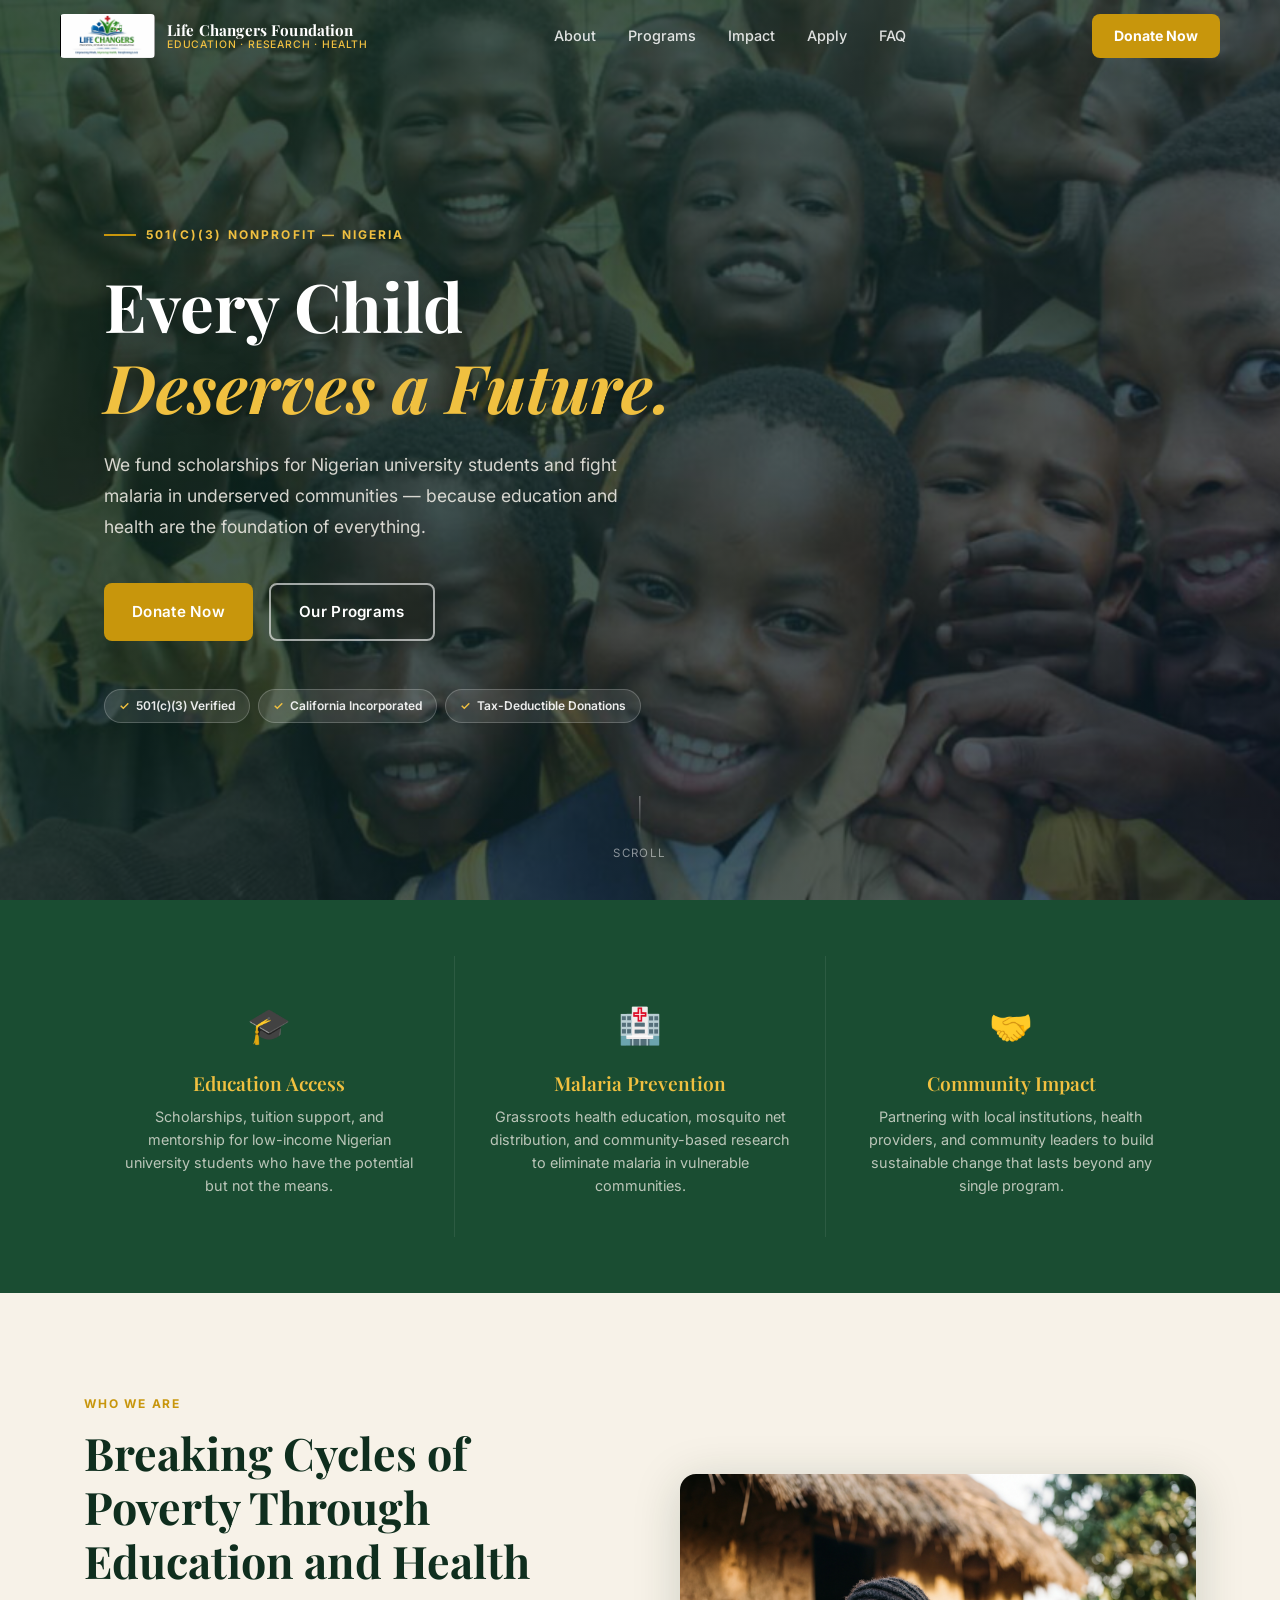
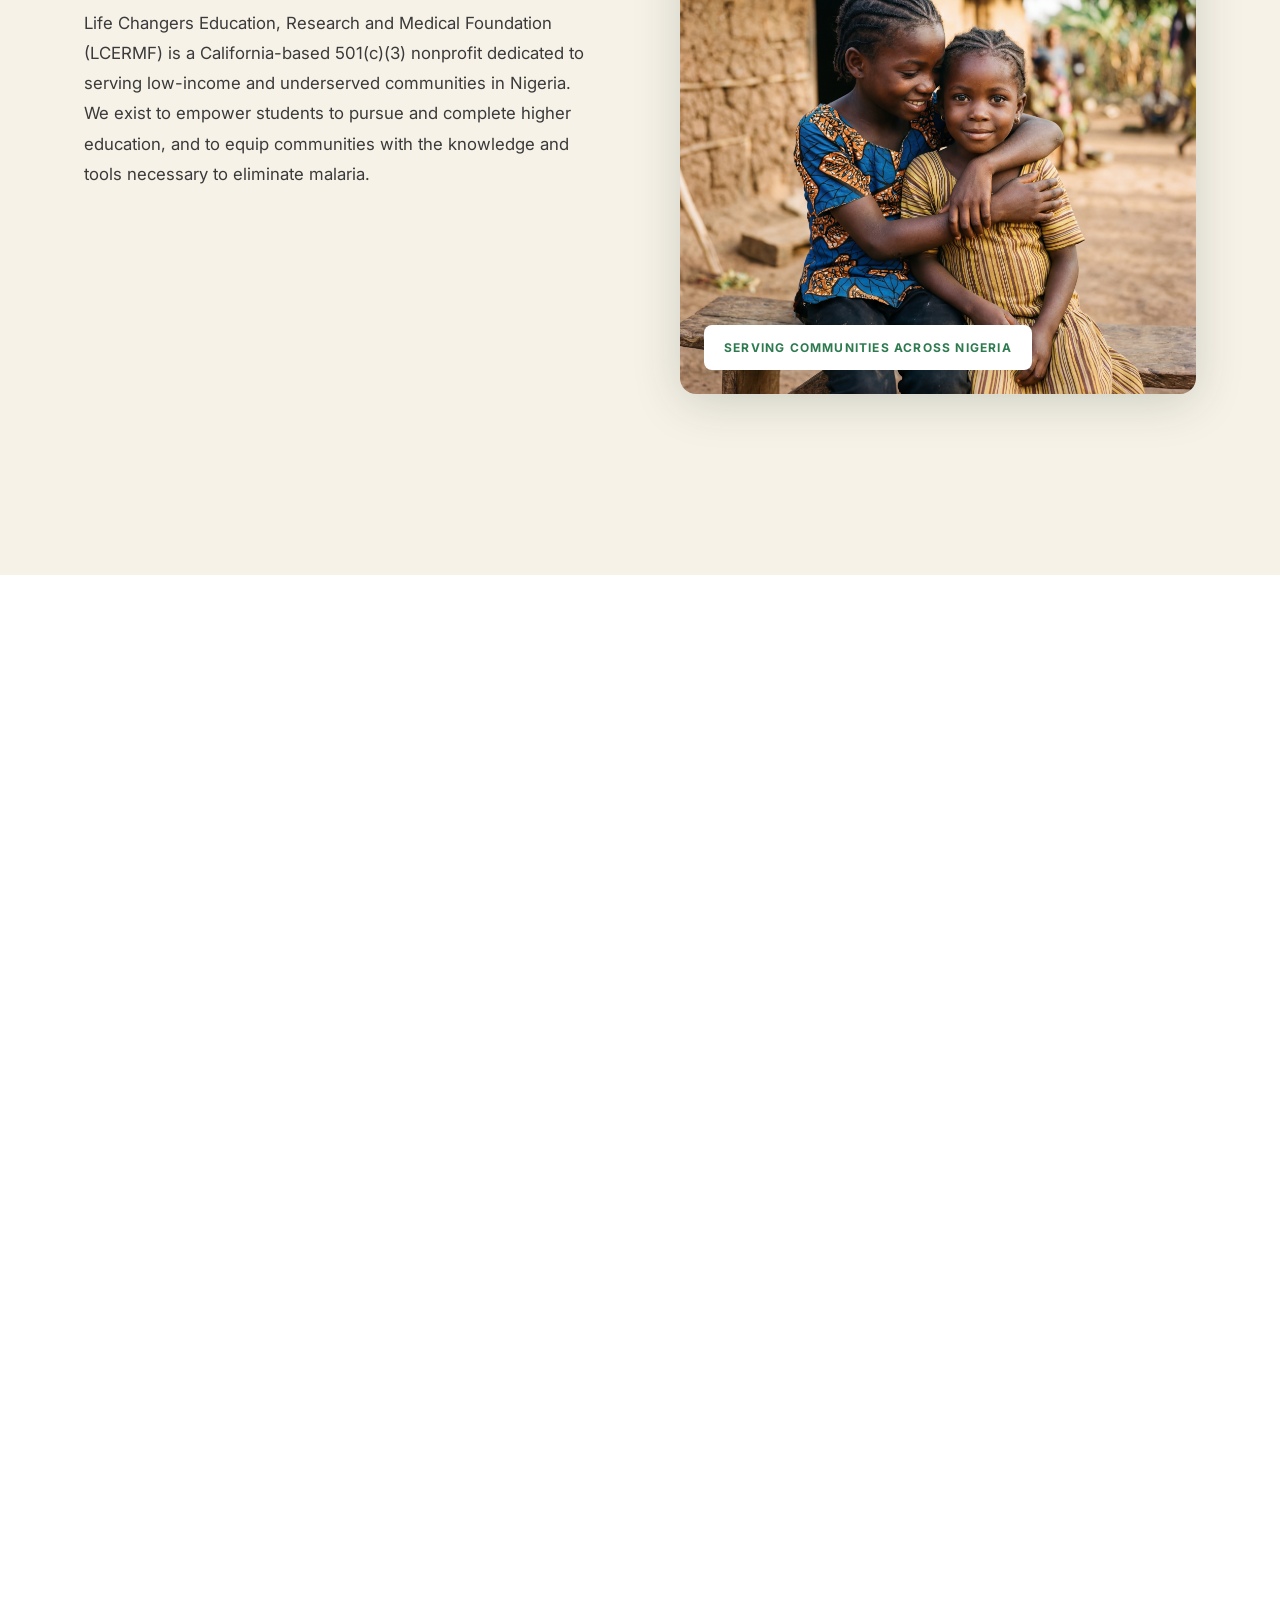
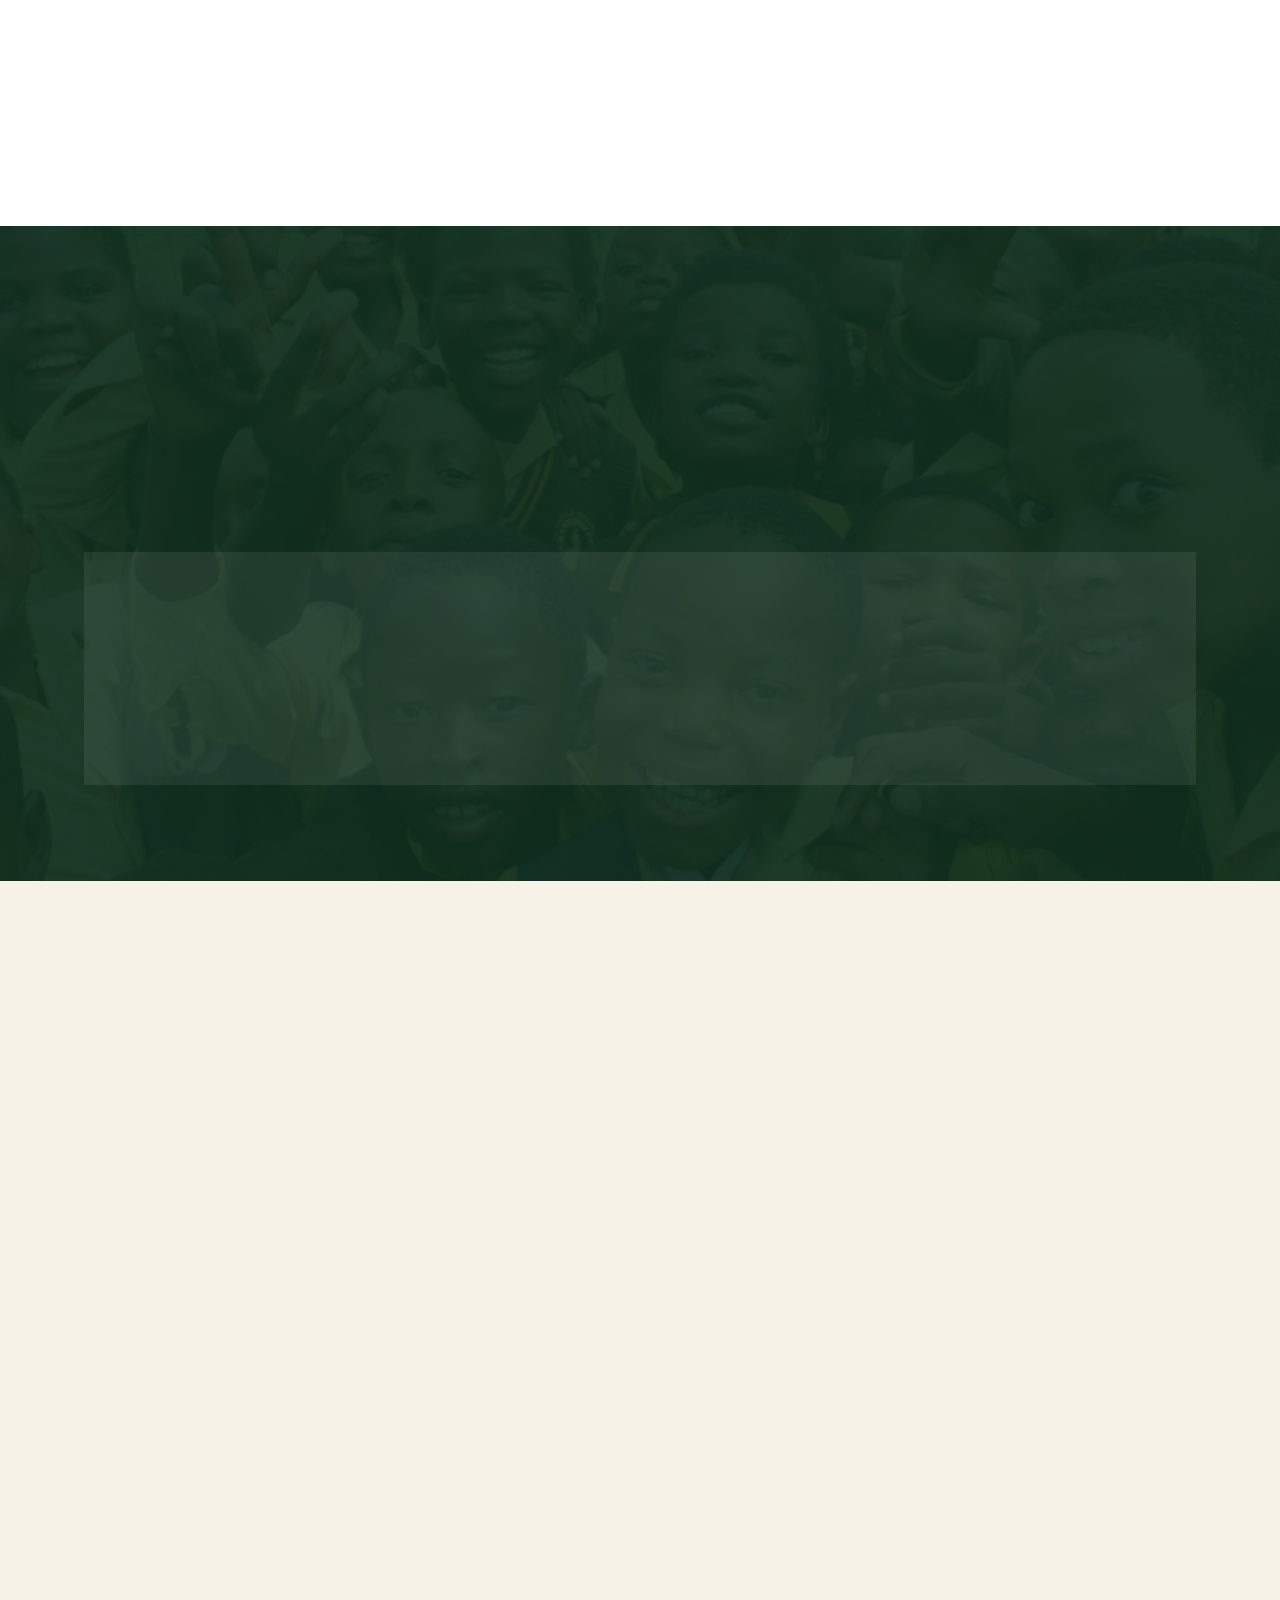
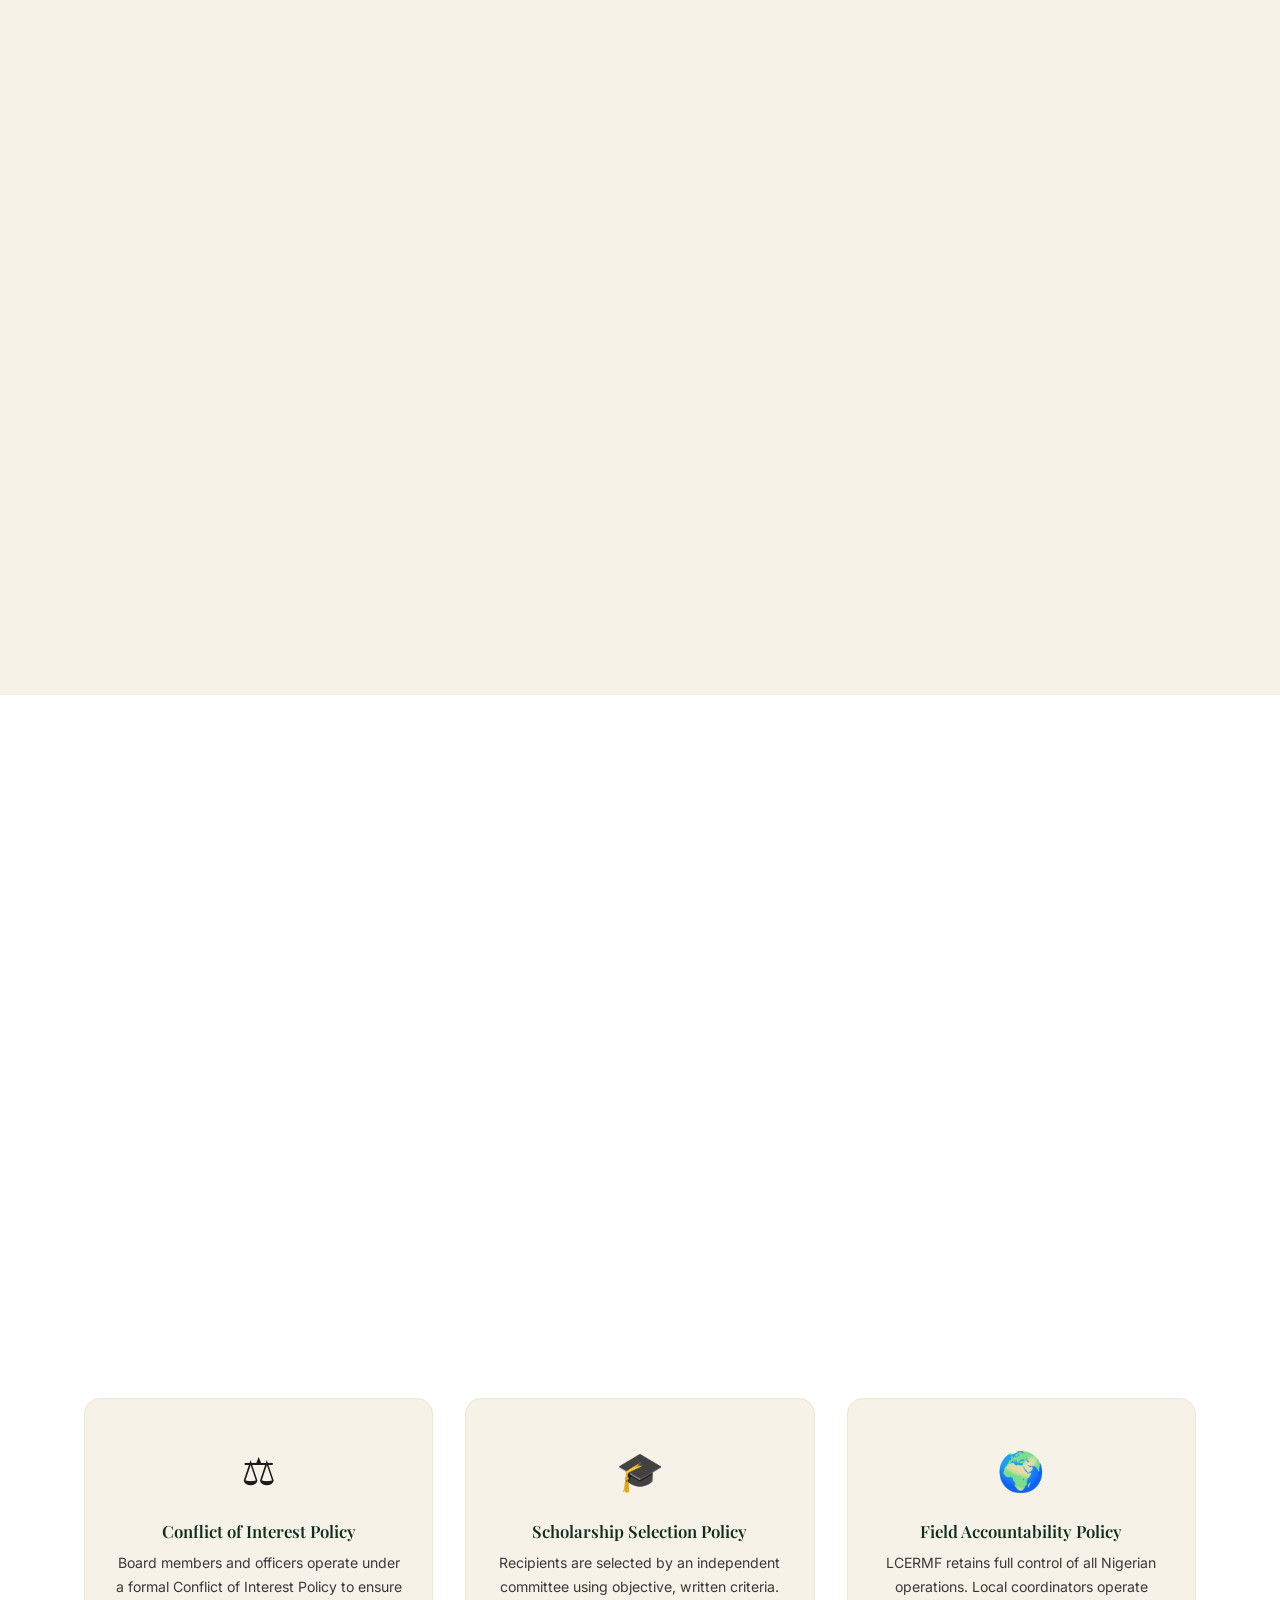
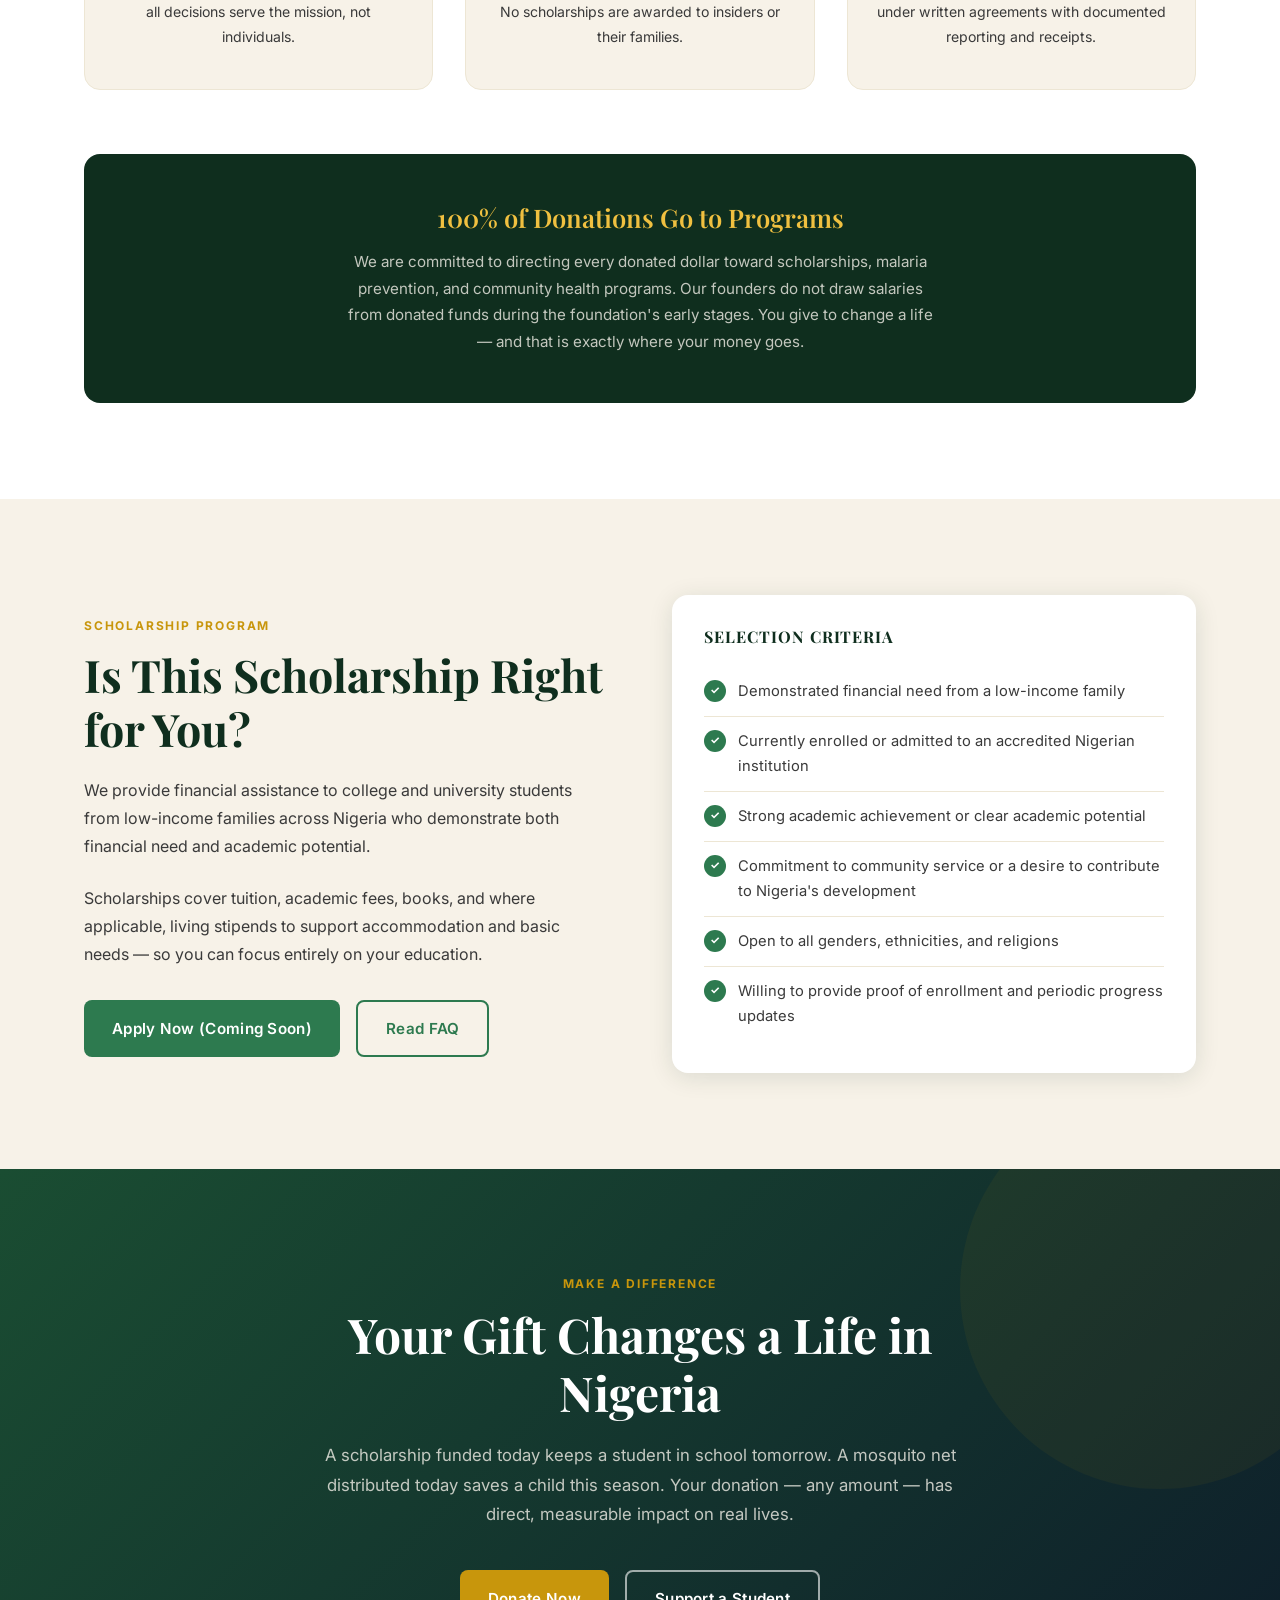
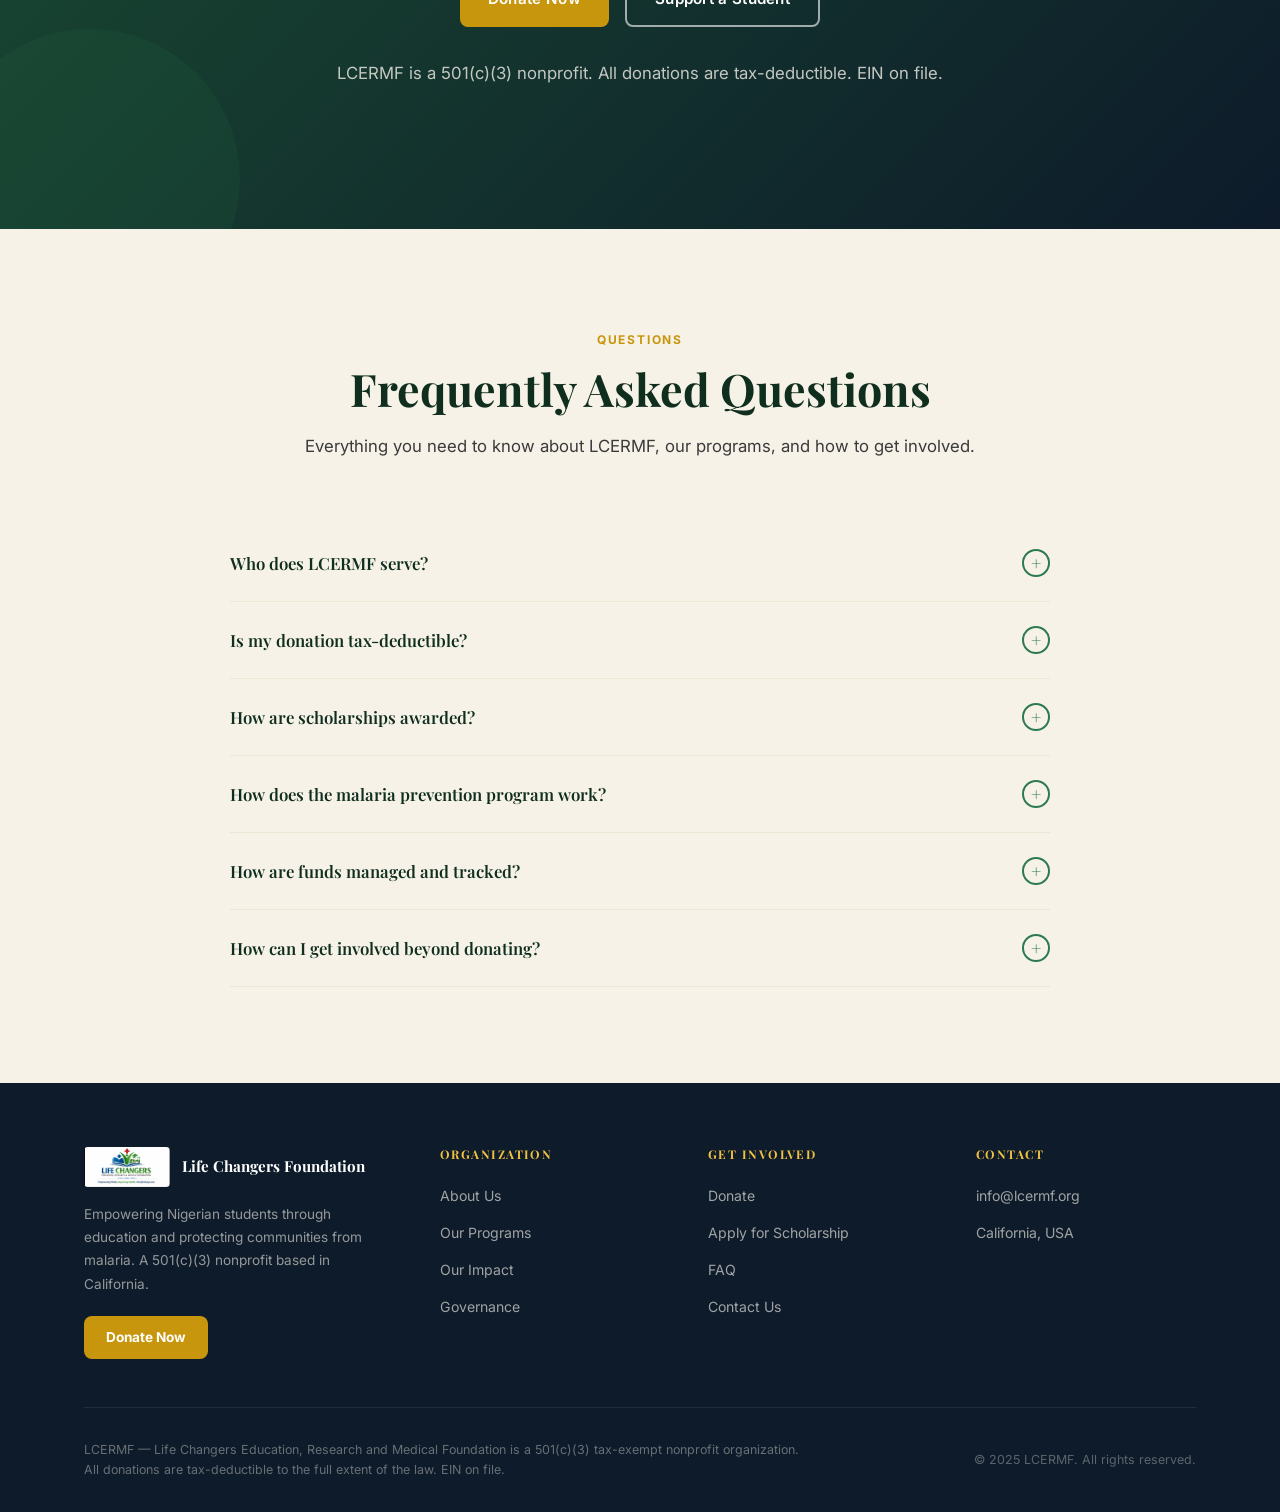
==== index.html @ 54de20a0 "Initial build: LCERMF NGO website Full charity website for Life Changers Education, Research and Med" ====
<!DOCTYPE html>
<html lang="en">
<head>
  <meta charset="UTF-8" />
  <meta name="viewport" content="width=device-width, initial-scale=1.0" />
  <title>LCERMF — Life Changers Education, Research & Medical Foundation</title>
  <meta name="description" content="LCERMF empowers Nigerian students through scholarships and fights malaria in underserved communities. A 501(c)(3) nonprofit based in California." />

  <!-- Leadsy.ai Tracking Pixel -->
  <script id="vtag-ai-js" async src="https://r2.leadsy.ai/tag.js" data-pid="ic89bTXu5WhUqD3X" data-version="062024"></script>

  <!-- Fonts -->
  <link rel="preconnect" href="https://fonts.googleapis.com" />
  <link rel="preconnect" href="https://fonts.gstatic.com" crossorigin />
  <link href="https://fonts.googleapis.com/css2?family=Playfair+Display:ital,wght@0,600;0,700;1,600&family=Inter:wght@400;500;600;700&display=swap" rel="stylesheet" />

  <!-- Styles -->
  <link rel="stylesheet" href="css/style.css" />
</head>
<body>

<!-- ══════════════════════════════════════════════════
     NAV
══════════════════════════════════════════════════ -->
<nav id="main-nav">
  <div class="nav-inner">
    <a href="#" class="nav-logo">
      <img src="img/LCERMF LOGO.jpeg" alt="LCERMF Logo" />
      <div class="nav-logo-text">
        <span class="nav-logo-name">Life Changers Foundation</span>
        <span class="nav-logo-tagline">Education · Research · Health</span>
      </div>
    </a>

    <ul class="nav-links">
      <li><a href="#about">About</a></li>
      <li><a href="#programs">Programs</a></li>
      <li><a href="#impact">Impact</a></li>
      <li><a href="#scholarship">Apply</a></li>
      <li><a href="#faq">FAQ</a></li>
    </ul>

    <div class="nav-cta">
      <a href="#donate" class="nav-donate">Donate Now</a>
    </div>

    <button class="nav-hamburger" id="hamburger" aria-label="Open menu">
      <span></span><span></span><span></span>
    </button>
  </div>
</nav>

<!-- Mobile Menu -->
<div class="mobile-menu" id="mobile-menu">
  <button class="mobile-close" id="mobile-close" aria-label="Close menu">&times;</button>
  <a href="#about"       onclick="closeMobileMenu()">About</a>
  <a href="#programs"    onclick="closeMobileMenu()">Programs</a>
  <a href="#impact"      onclick="closeMobileMenu()">Impact</a>
  <a href="#scholarship" onclick="closeMobileMenu()">Apply</a>
  <a href="#faq"         onclick="closeMobileMenu()">FAQ</a>
  <a href="#donate" class="btn-gold btn" onclick="closeMobileMenu()">Donate Now</a>
</div>

<!-- ══════════════════════════════════════════════════
     HERO
══════════════════════════════════════════════════ -->
<section id="hero">
  <div class="hero-bg"></div>
  <div class="hero-overlay"></div>

  <div class="hero-content">
    <div class="hero-eyebrow reveal">501(c)(3) Nonprofit — Nigeria</div>
    <h1 class="reveal reveal-delay-1">
      Every Child<br /><em>Deserves a Future.</em>
    </h1>
    <p class="hero-sub reveal reveal-delay-2">
      We fund scholarships for Nigerian university students and fight malaria in underserved communities — because education and health are the foundation of everything.
    </p>
    <div class="hero-ctas reveal reveal-delay-3">
      <a href="#donate" class="btn btn-gold">Donate Now</a>
      <a href="#programs" class="btn btn-white">Our Programs</a>
    </div>
    <div class="hero-trust reveal reveal-delay-4">
      <div class="hero-trust-badge">
        <span>✓</span> 501(c)(3) Verified
      </div>
      <div class="hero-trust-badge">
        <span>✓</span> California Incorporated
      </div>
      <div class="hero-trust-badge">
        <span>✓</span> Tax-Deductible Donations
      </div>
    </div>
  </div>

  <div class="hero-scroll">
    <div class="hero-scroll-line"></div>
    <span>Scroll</span>
  </div>
</section>

<!-- ══════════════════════════════════════════════════
     MISSION STRIP
══════════════════════════════════════════════════ -->
<section id="mission-strip">
  <div class="container">
    <div class="mission-pillars">

      <div class="pillar reveal">
        <span class="pillar-icon">🎓</span>
        <h3>Education Access</h3>
        <p>Scholarships, tuition support, and mentorship for low-income Nigerian university students who have the potential but not the means.</p>
      </div>

      <div class="pillar reveal reveal-delay-1">
        <span class="pillar-icon">🏥</span>
        <h3>Malaria Prevention</h3>
        <p>Grassroots health education, mosquito net distribution, and community-based research to eliminate malaria in vulnerable communities.</p>
      </div>

      <div class="pillar reveal reveal-delay-2">
        <span class="pillar-icon">🤝</span>
        <h3>Community Impact</h3>
        <p>Partnering with local institutions, health providers, and community leaders to build sustainable change that lasts beyond any single program.</p>
      </div>

    </div>
  </div>
</section>

<!-- ══════════════════════════════════════════════════
     ABOUT / MISSION
══════════════════════════════════════════════════ -->
<section id="about" class="section--cream">
  <div class="container">
    <div class="about-grid">

      <div class="about-text">
        <span class="section-label reveal">Who We Are</span>
        <h2 class="reveal reveal-delay-1">Breaking Cycles of Poverty Through Education and Health</h2>
        <p class="about-mission reveal reveal-delay-2">
          Life Changers Education, Research and Medical Foundation (LCERMF) is a California-based 501(c)(3) nonprofit dedicated to serving low-income and underserved communities in Nigeria. We exist to empower students to pursue and complete higher education, and to equip communities with the knowledge and tools necessary to eliminate malaria.
        </p>
        <p class="about-mission reveal reveal-delay-2">
          We believe that a student who graduates changes a family. A community free of malaria grows. And a nation with both education and health can thrive. That is the future we are building.
        </p>
        <div class="about-vision reveal reveal-delay-3">
          <p>"We see a future where every Nigerian student has equal access to education, and where malaria is no longer a barrier to health, economic stability, and national development."</p>
        </div>
      </div>

      <div class="about-photo reveal reveal-delay-2">
        <img src="img/1773815753012-14merou36ye.jpg" alt="Two girls from Nigerian community" />
        <div class="about-photo-badge">
          <p>Serving Communities Across Nigeria</p>
        </div>
      </div>

    </div>
  </div>
</section>

<!-- ══════════════════════════════════════════════════
     PROGRAMS
══════════════════════════════════════════════════ -->
<section id="programs" class="section">
  <div class="container">
    <div class="section-header">
      <span class="section-label reveal">Our Programs</span>
      <h2 class="reveal reveal-delay-1">Two Missions. One Foundation.</h2>
      <p class="reveal reveal-delay-2">Everything we do is focused on creating lasting change for low-income communities in Nigeria — one student, one family, one community at a time.</p>
    </div>

    <div class="programs-grid">

      <!-- Education Program -->
      <div class="program-card reveal">
        <div class="program-card-photo">
          <img src="img/1773815332454-nj9z03xwobq.jpg" alt="Nigerian students in classroom" />
        </div>
        <div class="program-card-body">
          <span class="program-tag">Education</span>
          <h3>Education Access &amp; Scholarship Program</h3>
          <p>Many qualified students in Nigeria are unable to complete university education due to financial hardship. We provide structured financial assistance, mentorship, and support so that potential is never stopped by poverty.</p>
          <ul class="program-points">
            <li>Scholarships covering tuition, books, and academic fees</li>
            <li>Living stipends for accommodation, food, and transportation</li>
            <li>Mentorship and ongoing academic monitoring</li>
            <li>Open to all students regardless of gender, ethnicity, or religion</li>
            <li>Selected based on financial need, academic potential, and community commitment</li>
          </ul>
          <a href="#scholarship" class="btn btn-green">Apply for a Scholarship</a>
        </div>
      </div>

      <!-- Malaria Program -->
      <div class="program-card reveal reveal-delay-1">
        <div class="program-card-photo">
          <img src="img/1773815315643-i4l0pq4ex5.jpg" alt="Children in Nigerian village" />
        </div>
        <div class="program-card-body">
          <span class="program-tag">Health</span>
          <h3>Malaria Prevention &amp; Community Health Initiative</h3>
          <p>Malaria remains a leading cause of death in low-income Nigerian communities. We work at the grassroots level to educate, prevent, and protect — giving communities the tools to fight back.</p>
          <ul class="program-points">
            <li>Grassroots malaria education workshops in local communities</li>
            <li>Distribution of insecticide-treated mosquito nets</li>
            <li>Partnerships with local health clinics and community leaders</li>
            <li>Community-based surveys on malaria awareness and prevention</li>
            <li>Collaboration with public health professionals and researchers</li>
          </ul>
          <a href="#faq" class="btn btn-outline">Learn More</a>
        </div>
      </div>

    </div>
  </div>
</section>

<!-- ══════════════════════════════════════════════════
     IMPACT STATS
══════════════════════════════════════════════════ -->
<section id="impact">
  <div class="container">
    <div class="section-header">
      <span class="section-label reveal">Our Impact</span>
      <h2 class="reveal reveal-delay-1">Building From the Ground Up</h2>
      <p class="reveal reveal-delay-2">LCERMF is a growing foundation with clear goals and a structured plan. Every dollar donated goes directly into programming.</p>
    </div>

    <div class="stats-grid">

      <div class="stat-card reveal">
        <div class="stat-number" data-target="0" data-suffix="+">0</div>
        <div class="stat-label">Students Supported</div>
        <div class="stat-desc">Scholarships being awarded in 2025</div>
      </div>

      <div class="stat-card reveal reveal-delay-1">
        <div class="stat-number" data-target="0" data-suffix="+">0</div>
        <div class="stat-label">Communities Reached</div>
        <div class="stat-desc">Malaria education programs launching in 2025</div>
      </div>

      <div class="stat-card reveal reveal-delay-2">
        <div class="stat-number" data-target="100" data-suffix="%">0</div>
        <div class="stat-label">Program-Directed Funds</div>
        <div class="stat-desc">All donations go directly to programs</div>
      </div>

      <div class="stat-card reveal reveal-delay-3">
        <div class="stat-number" data-target="501" data-suffix="(c)(3)">0</div>
        <div class="stat-label">Federally Recognized</div>
        <div class="stat-desc">Tax-exempt status — your gift is fully deductible</div>
      </div>

    </div>
  </div>
</section>

<!-- ══════════════════════════════════════════════════
     PHOTO GALLERY
══════════════════════════════════════════════════ -->
<section id="gallery" class="section--cream">
  <div class="container">
    <div class="section-header">
      <span class="section-label reveal">The Community</span>
      <h2 class="reveal reveal-delay-1">The Faces Behind Our Mission</h2>
      <p class="reveal reveal-delay-2">These are the children, students, and communities we serve. Every donation is a direct investment in their future.</p>
    </div>

    <div class="gallery-grid reveal">
      <div class="gallery-item">
        <img src="img/1773815332454-nj9z03xwobq.jpg" alt="Students studying in classroom" />
      </div>
      <div class="gallery-item">
        <img src="img/1773815399331-1jernfsd9r6h.jpg" alt="Children smiling in village" />
      </div>
      <div class="gallery-item">
        <img src="img/Orphanage-in-nigeria-charity-for-orphans.jpg" alt="Children sharing a meal together" />
      </div>
      <div class="gallery-item">
        <img src="img/1773815699860-79g6qq8chk4.jpg" alt="Child studying at home" />
      </div>
      <div class="gallery-item">
        <img src="img/Girl-Child-Education2.jpg" alt="Girls studying in classroom" />
      </div>
      <div class="gallery-item">
        <img src="img/Children.-Photo-Shutterstock-e1538064360433.jpg" alt="Young children hugging together" />
      </div>
      <div class="gallery-item">
        <img src="img/1773815315643-i4l0pq4ex5.jpg" alt="Children in village setting" />
      </div>
      <div class="gallery-item">
        <img src="img/1773815753012-14merou36ye.jpg" alt="Two girls embracing" />
      </div>
    </div>
  </div>
</section>

<!-- ══════════════════════════════════════════════════
     TRUST & CREDIBILITY
══════════════════════════════════════════════════ -->
<section id="trust" class="section">
  <div class="container">
    <div class="section-header">
      <span class="section-label reveal">Why Trust Us</span>
      <h2 class="reveal reveal-delay-1">Transparent, Accountable, and Properly Structured</h2>
      <p class="reveal reveal-delay-2">We hold ourselves to the highest standards of nonprofit governance so that every donor can give with full confidence.</p>
    </div>

    <div class="trust-grid">

      <div class="trust-card reveal">
        <span class="trust-icon">📋</span>
        <h3>501(c)(3) Verified</h3>
        <p>Officially recognized by the IRS as a tax-exempt public charity. All donations are fully tax-deductible under U.S. federal law.</p>
      </div>

      <div class="trust-card reveal reveal-delay-1">
        <span class="trust-icon">🏛</span>
        <h3>California Incorporated</h3>
        <p>Formally incorporated as a California nonprofit public benefit corporation with active registration on file.</p>
      </div>

      <div class="trust-card reveal reveal-delay-2">
        <span class="trust-icon">💰</span>
        <h3>Financial Controls Policy</h3>
        <p>All funds are managed under a written Financial Controls Policy with dual-signatory banking, annual audits, and documented expenditures.</p>
      </div>

      <div class="trust-card reveal">
        <span class="trust-icon">⚖️</span>
        <h3>Conflict of Interest Policy</h3>
        <p>Board members and officers operate under a formal Conflict of Interest Policy to ensure all decisions serve the mission, not individuals.</p>
      </div>

      <div class="trust-card reveal reveal-delay-1">
        <span class="trust-icon">🎓</span>
        <h3>Scholarship Selection Policy</h3>
        <p>Recipients are selected by an independent committee using objective, written criteria. No scholarships are awarded to insiders or their families.</p>
      </div>

      <div class="trust-card reveal reveal-delay-2">
        <span class="trust-icon">🌍</span>
        <h3>Field Accountability Policy</h3>
        <p>LCERMF retains full control of all Nigerian operations. Local coordinators operate under written agreements with documented reporting and receipts.</p>
      </div>

    </div>

    <div class="trust-statement reveal">
      <h3>100% of Donations Go to Programs</h3>
      <p>We are committed to directing every donated dollar toward scholarships, malaria prevention, and community health programs. Our founders do not draw salaries from donated funds during the foundation's early stages. You give to change a life — and that is exactly where your money goes.</p>
    </div>

  </div>
</section>

<!-- ══════════════════════════════════════════════════
     SCHOLARSHIP APPLICATION
══════════════════════════════════════════════════ -->
<section id="scholarship" class="section--cream">
  <div class="container">
    <div class="scholarship-grid">

      <div class="scholarship-text">
        <span class="section-label reveal">Scholarship Program</span>
        <h2 class="reveal reveal-delay-1">Is This Scholarship Right for You?</h2>
        <p class="reveal reveal-delay-2">
          We provide financial assistance to college and university students from low-income families across Nigeria who demonstrate both financial need and academic potential.
        </p>
        <p class="reveal reveal-delay-2">
          Scholarships cover tuition, academic fees, books, and where applicable, living stipends to support accommodation and basic needs — so you can focus entirely on your education.
        </p>
        <div class="scholarship-ctas reveal reveal-delay-3">
          <a href="#" class="btn btn-green">Apply Now (Coming Soon)</a>
          <a href="#faq" class="btn btn-outline">Read FAQ</a>
        </div>
      </div>

      <div class="scholarship-criteria reveal reveal-delay-2">
        <div>
          <h3>Selection Criteria</h3>
          <ul class="criteria-list">
            <li>
              <div class="criteria-check">✓</div>
              <span>Demonstrated financial need from a low-income family</span>
            </li>
            <li>
              <div class="criteria-check">✓</div>
              <span>Currently enrolled or admitted to an accredited Nigerian institution</span>
            </li>
            <li>
              <div class="criteria-check">✓</div>
              <span>Strong academic achievement or clear academic potential</span>
            </li>
            <li>
              <div class="criteria-check">✓</div>
              <span>Commitment to community service or a desire to contribute to Nigeria's development</span>
            </li>
            <li>
              <div class="criteria-check">✓</div>
              <span>Open to all genders, ethnicities, and religions</span>
            </li>
            <li>
              <div class="criteria-check">✓</div>
              <span>Willing to provide proof of enrollment and periodic progress updates</span>
            </li>
          </ul>
        </div>
      </div>

    </div>
  </div>
</section>

<!-- ══════════════════════════════════════════════════
     DONATE CTA
══════════════════════════════════════════════════ -->
<section id="donate">
  <div class="donate-inner">
    <span class="section-label reveal">Make a Difference</span>
    <h2 class="reveal reveal-delay-1">Your Gift Changes a Life in Nigeria</h2>
    <p class="reveal reveal-delay-2">
      A scholarship funded today keeps a student in school tomorrow. A mosquito net distributed today saves a child this season. Your donation — any amount — has direct, measurable impact on real lives.
    </p>
    <div class="donate-ctas reveal reveal-delay-3">
      <a href="#" class="btn btn-gold">Donate Now</a>
      <a href="#scholarship" class="btn btn-white">Support a Student</a>
    </div>
    <p class="donate-note reveal reveal-delay-4">LCERMF is a 501(c)(3) nonprofit. All donations are tax-deductible. EIN on file.</p>
  </div>
</section>

<!-- ══════════════════════════════════════════════════
     FAQ
══════════════════════════════════════════════════ -->
<section id="faq" class="section--cream">
  <div class="container">
    <div class="section-header">
      <span class="section-label reveal">Questions</span>
      <h2 class="reveal reveal-delay-1">Frequently Asked Questions</h2>
      <p class="reveal reveal-delay-2">Everything you need to know about LCERMF, our programs, and how to get involved.</p>
    </div>

    <div class="faq-list reveal">

      <div class="faq-item">
        <button class="faq-question">
          Who does LCERMF serve?
          <span class="faq-icon">+</span>
        </button>
        <div class="faq-answer">
          <p>LCERMF serves low-income and underserved communities in Nigeria. Our scholarship program focuses on college and university students from financially disadvantaged families across Nigeria. Our malaria prevention program reaches grassroots communities with limited access to healthcare and health education.</p>
        </div>
      </div>

      <div class="faq-item">
        <button class="faq-question">
          Is my donation tax-deductible?
          <span class="faq-icon">+</span>
        </button>
        <div class="faq-answer">
          <p>Yes. LCERMF is a recognized 501(c)(3) nonprofit organization under the U.S. Internal Revenue Code. All donations made to LCERMF are fully tax-deductible to the extent permitted by law. You will receive a donation receipt for your records.</p>
        </div>
      </div>

      <div class="faq-item">
        <button class="faq-question">
          How are scholarships awarded?
          <span class="faq-icon">+</span>
        </button>
        <div class="faq-answer">
          <p>Scholarship recipients are selected by an independent Scholarship Committee using written, objective criteria including financial need, academic achievement, and commitment to community service. No scholarships are awarded to board members, officers, or their family members. Funds are paid directly to the educational institution wherever possible.</p>
        </div>
      </div>

      <div class="faq-item">
        <button class="faq-question">
          How does the malaria prevention program work?
          <span class="faq-icon">+</span>
        </button>
        <div class="faq-answer">
          <p>Our Malaria Prevention Initiative conducts grassroots education workshops, distributes culturally appropriate health materials, and partners with local health clinics and community leaders. We also support distribution of insecticide-treated mosquito nets and conduct community surveys to assess malaria awareness and prevention practices. All field activities are managed under written agreements with full documentation and oversight maintained by LCERMF.</p>
        </div>
      </div>

      <div class="faq-item">
        <button class="faq-question">
          How are funds managed and tracked?
          <span class="faq-icon">+</span>
        </button>
        <div class="faq-answer">
          <p>LCERMF operates under a formal Financial Controls Policy. All funds are held in a foundation bank account requiring dual-signatory authorization. Accounts are audited annually. Nigerian field operations are governed by written agreements with local coordinators, and all expenditures are documented with receipts. LCERMF retains full control of all charitable activities and does not act as a conduit for any foreign organization.</p>
        </div>
      </div>

      <div class="faq-item">
        <button class="faq-question">
          How can I get involved beyond donating?
          <span class="faq-icon">+</span>
        </button>
        <div class="faq-answer">
          <p>There are several ways to support our mission. You can share our story with your network, connect us with potential donors or grant-making foundations, volunteer your skills in areas like communications, health education, or program management, or become a corporate sponsor. Reach out to us directly at the contact below to start a conversation.</p>
        </div>
      </div>

    </div>
  </div>
</section>

<!-- ══════════════════════════════════════════════════
     FOOTER
══════════════════════════════════════════════════ -->
<footer id="footer">
  <div class="container">
    <div class="footer-top">

      <div class="footer-brand">
        <div class="footer-logo">
          <img src="img/LCERMF LOGO.jpeg" alt="LCERMF Logo" />
          <span class="footer-logo-text">Life Changers Foundation</span>
        </div>
        <p>Empowering Nigerian students through education and protecting communities from malaria. A 501(c)(3) nonprofit based in California.</p>
        <a href="#donate" class="footer-donate">Donate Now</a>
      </div>

      <div class="footer-col">
        <h4>Organization</h4>
        <ul>
          <li><a href="#about">About Us</a></li>
          <li><a href="#programs">Our Programs</a></li>
          <li><a href="#impact">Our Impact</a></li>
          <li><a href="#trust">Governance</a></li>
        </ul>
      </div>

      <div class="footer-col">
        <h4>Get Involved</h4>
        <ul>
          <li><a href="#donate">Donate</a></li>
          <li><a href="#scholarship">Apply for Scholarship</a></li>
          <li><a href="#faq">FAQ</a></li>
          <li><a href="mailto:info@lcermf.org">Contact Us</a></li>
        </ul>
      </div>

      <div class="footer-col">
        <h4>Contact</h4>
        <ul>
          <li><a href="mailto:info@lcermf.org">info@lcermf.org</a></li>
          <li><a href="#">California, USA</a></li>
        </ul>
      </div>

    </div>

    <div class="footer-bottom">
      <p class="footer-legal">
        LCERMF — Life Changers Education, Research and Medical Foundation is a 501(c)(3) tax-exempt nonprofit organization.<br />
        All donations are tax-deductible to the full extent of the law. EIN on file.
      </p>
      <p class="footer-copy">&copy; 2025 LCERMF. All rights reserved.</p>
    </div>
  </div>
</footer>

<!-- ══════════════════════════════════════════════════
     SCRIPTS
══════════════════════════════════════════════════ -->
<script src="js/app.js"></script>
</body>
</html>
---- css/style.css ----
/* ─────────────────────────────────────────────────────────────
   LCERMF — Life Changers Education, Research & Medical Foundation
   Style Sheet
   ───────────────────────────────────────────────────────────── */

/* ── Variables ─────────────────────────────────────────────── */
:root {
  --green-dark:    #0f2e1e;
  --green-mid:     #1a4d32;
  --green-accent:  #2d7a4f;
  --green-light:   #3ea066;
  --gold:          #c8960c;
  --gold-light:    #f0c040;
  --navy:          #0d1b2a;
  --cream:         #f7f2e8;
  --cream-mid:     #ede6d4;
  --white:         #ffffff;
  --text-dark:     #1a1a1a;
  --text-mid:      #3a3a3a;
  --text-light:    #f0ede6;
  --text-muted:    #8a9e8c;
  --border-light:  rgba(200,150,12,0.2);
  --border-green:  rgba(45,122,79,0.3);
  --shadow:        0 4px 24px rgba(15,46,30,0.12);
  --shadow-lg:     0 8px 48px rgba(15,46,30,0.18);
  --radius:        8px;
  --radius-lg:     16px;
  --container:     1160px;
  --font-display:  'Playfair Display', Georgia, serif;
  --font-body:     'Inter', system-ui, sans-serif;
  --transition:    0.3s ease;
}

/* ── Reset ──────────────────────────────────────────────────── */
*, *::before, *::after { box-sizing: border-box; margin: 0; padding: 0; }
html { scroll-behavior: smooth; }
body {
  font-family: var(--font-body);
  font-size: 16px;
  line-height: 1.7;
  color: var(--text-dark);
  background: var(--white);
  -webkit-font-smoothing: antialiased;
}
img { display: block; max-width: 100%; height: auto; }
a { color: inherit; text-decoration: none; }
button { cursor: pointer; font-family: inherit; border: none; }
ul { list-style: none; }

/* ── Typography ─────────────────────────────────────────────── */
h1, h2, h3, h4 { font-family: var(--font-display); line-height: 1.2; }
h1 { font-size: clamp(2.4rem, 6vw, 4.2rem); font-weight: 700; }
h2 { font-size: clamp(1.8rem, 4vw, 2.8rem); font-weight: 700; }
h3 { font-size: clamp(1.2rem, 2.5vw, 1.6rem); font-weight: 600; }
p  { font-size: 1rem; line-height: 1.75; }

.section-label {
  display: inline-block;
  font-size: 0.75rem;
  font-weight: 700;
  letter-spacing: 0.15em;
  text-transform: uppercase;
  color: var(--gold);
  margin-bottom: 0.75rem;
}

/* ── Layout ─────────────────────────────────────────────────── */
.container {
  max-width: var(--container);
  margin: 0 auto;
  padding: 0 24px;
}
.section { padding: 96px 0; }
.section--cream { background: var(--cream); }
.section--green { background: var(--green-dark); color: var(--text-light); }
.section--mid   { background: var(--green-mid);  color: var(--text-light); }
.section--navy  { background: var(--navy);        color: var(--text-light); }

.section-header { text-align: center; max-width: 700px; margin: 0 auto 64px; }
.section-header h2 { margin-bottom: 16px; }
.section-header p  { color: var(--text-mid); font-size: 1.05rem; }
.section--green .section-header p,
.section--mid   .section-header p,
.section--navy  .section-header p { color: var(--text-muted); }

/* ── Buttons ─────────────────────────────────────────────────── */
.btn {
  display: inline-flex;
  align-items: center;
  gap: 8px;
  padding: 14px 28px;
  border-radius: var(--radius);
  font-size: 0.95rem;
  font-weight: 600;
  letter-spacing: 0.02em;
  transition: var(--transition);
}
.btn-gold {
  background: var(--gold);
  color: var(--white);
}
.btn-gold:hover { background: var(--gold-light); color: var(--text-dark); transform: translateY(-2px); box-shadow: 0 6px 24px rgba(200,150,12,0.35); }
.btn-white {
  background: transparent;
  color: var(--white);
  border: 2px solid rgba(255,255,255,0.6);
}
.btn-white:hover { background: rgba(255,255,255,0.12); border-color: var(--white); transform: translateY(-2px); }
.btn-green {
  background: var(--green-accent);
  color: var(--white);
}
.btn-green:hover { background: var(--green-light); transform: translateY(-2px); box-shadow: var(--shadow); }
.btn-outline {
  background: transparent;
  color: var(--green-accent);
  border: 2px solid var(--green-accent);
}
.btn-outline:hover { background: var(--green-accent); color: var(--white); transform: translateY(-2px); }

/* ── Scroll Reveal ───────────────────────────────────────────── */
.reveal {
  opacity: 0;
  transform: translateY(32px);
  transition: opacity 0.65s ease, transform 0.65s ease;
}
.reveal.visible {
  opacity: 1;
  transform: translateY(0);
}
.reveal-delay-1 { transition-delay: 0.1s; }
.reveal-delay-2 { transition-delay: 0.2s; }
.reveal-delay-3 { transition-delay: 0.3s; }
.reveal-delay-4 { transition-delay: 0.4s; }

/* ══════════════════════════════════════════════════════════════
   NAV
══════════════════════════════════════════════════════════════ */
#main-nav {
  position: fixed;
  top: 0; left: 0; right: 0;
  z-index: 1000;
  padding: 0 24px;
  height: 72px;
  display: flex;
  align-items: center;
  background: transparent;
  transition: background 0.35s ease, box-shadow 0.35s ease;
}
#main-nav.scrolled {
  background: rgba(15,46,30,0.97);
  backdrop-filter: blur(12px);
  box-shadow: 0 2px 20px rgba(0,0,0,0.2);
}
.nav-inner {
  max-width: var(--container);
  margin: 0 auto;
  width: 100%;
  display: flex;
  align-items: center;
  justify-content: space-between;
  gap: 32px;
}
.nav-logo {
  display: flex;
  align-items: center;
  gap: 12px;
  text-decoration: none;
}
.nav-logo img {
  height: 44px;
  width: auto;
  border-radius: 4px;
}
.nav-logo-text {
  display: flex;
  flex-direction: column;
  line-height: 1.2;
}
.nav-logo-name {
  font-family: var(--font-display);
  font-size: 0.95rem;
  font-weight: 700;
  color: var(--white);
  letter-spacing: 0.01em;
}
.nav-logo-tagline {
  font-size: 0.65rem;
  font-weight: 500;
  color: var(--gold-light);
  letter-spacing: 0.08em;
  text-transform: uppercase;
}
.nav-links {
  display: flex;
  align-items: center;
  gap: 32px;
}
.nav-links a {
  font-size: 0.9rem;
  font-weight: 500;
  color: rgba(255,255,255,0.85);
  transition: color var(--transition);
}
.nav-links a:hover { color: var(--gold-light); }
.nav-cta { display: flex; align-items: center; gap: 12px; }
.nav-donate {
  padding: 10px 22px;
  background: var(--gold);
  color: var(--white);
  font-size: 0.88rem;
  font-weight: 700;
  border-radius: var(--radius);
  transition: var(--transition);
}
.nav-donate:hover { background: var(--gold-light); color: var(--text-dark); }

/* Hamburger */
.nav-hamburger {
  display: none;
  flex-direction: column;
  gap: 5px;
  background: none;
  border: none;
  cursor: pointer;
  padding: 4px;
}
.nav-hamburger span {
  display: block;
  width: 24px;
  height: 2px;
  background: var(--white);
  border-radius: 2px;
  transition: var(--transition);
}

/* Mobile menu */
.mobile-menu {
  display: none;
  position: fixed;
  inset: 0;
  background: var(--green-dark);
  z-index: 999;
  flex-direction: column;
  align-items: center;
  justify-content: center;
  gap: 32px;
}
.mobile-menu.open { display: flex; }
.mobile-menu a {
  font-family: var(--font-display);
  font-size: 1.8rem;
  color: var(--text-light);
  font-weight: 700;
  transition: color var(--transition);
}
.mobile-menu a:hover { color: var(--gold-light); }
.mobile-menu .btn-gold { font-size: 1.1rem; padding: 16px 40px; }
.mobile-close {
  position: absolute;
  top: 24px; right: 24px;
  background: none; border: none;
  color: var(--white);
  font-size: 2rem;
  cursor: pointer;
  line-height: 1;
}

/* ══════════════════════════════════════════════════════════════
   HERO
══════════════════════════════════════════════════════════════ */
#hero {
  position: relative;
  min-height: 100vh;
  display: flex;
  align-items: center;
  overflow: hidden;
}
.hero-bg {
  position: absolute;
  inset: 0;
  background-image: url('../img/Nigerian-School-Children-The-Trent-1062x598.jpg');
  background-size: cover;
  background-position: center top;
  transform: scale(1.05);
  transition: transform 8s ease;
}
#hero.loaded .hero-bg { transform: scale(1); }
.hero-overlay {
  position: absolute;
  inset: 0;
  background: linear-gradient(
    135deg,
    rgba(15,46,30,0.82) 0%,
    rgba(13,27,42,0.70) 100%
  );
}
.hero-content {
  position: relative;
  z-index: 2;
  max-width: var(--container);
  margin: 0 auto;
  padding: 120px 24px 80px;
  max-width: 760px;
  margin-left: 80px;
}
.hero-eyebrow {
  display: inline-flex;
  align-items: center;
  gap: 10px;
  font-size: 0.75rem;
  font-weight: 700;
  letter-spacing: 0.18em;
  text-transform: uppercase;
  color: var(--gold-light);
  margin-bottom: 20px;
}
.hero-eyebrow::before {
  content: '';
  display: block;
  width: 32px;
  height: 2px;
  background: var(--gold);
}
#hero h1 {
  color: var(--white);
  margin-bottom: 24px;
  text-shadow: 0 2px 20px rgba(0,0,0,0.3);
}
#hero h1 em {
  font-style: italic;
  color: var(--gold-light);
}
.hero-sub {
  font-size: 1.1rem;
  color: rgba(240,237,230,0.88);
  margin-bottom: 40px;
  max-width: 560px;
  line-height: 1.75;
}
.hero-ctas {
  display: flex;
  flex-wrap: wrap;
  gap: 16px;
  margin-bottom: 48px;
}
.hero-trust {
  display: flex;
  align-items: center;
  gap: 8px;
  font-size: 0.82rem;
  color: rgba(240,237,230,0.7);
}
.hero-trust-badge {
  display: inline-flex;
  align-items: center;
  gap: 6px;
  background: rgba(255,255,255,0.1);
  border: 1px solid rgba(255,255,255,0.2);
  border-radius: 40px;
  padding: 6px 14px;
  font-size: 0.75rem;
  font-weight: 600;
  color: rgba(255,255,255,0.9);
}
.hero-trust-badge span { color: var(--gold-light); }

/* Scroll indicator */
.hero-scroll {
  position: absolute;
  bottom: 36px;
  left: 50%;
  transform: translateX(-50%);
  display: flex;
  flex-direction: column;
  align-items: center;
  gap: 8px;
  color: rgba(255,255,255,0.5);
  font-size: 0.72rem;
  letter-spacing: 0.12em;
  text-transform: uppercase;
  animation: bounce 2s ease-in-out infinite;
}
.hero-scroll-line {
  width: 1px;
  height: 40px;
  background: linear-gradient(to bottom, rgba(255,255,255,0.5), transparent);
}
@keyframes bounce {
  0%, 100% { transform: translateX(-50%) translateY(0); }
  50%       { transform: translateX(-50%) translateY(6px); }
}

/* ══════════════════════════════════════════════════════════════
   MISSION STRIP
══════════════════════════════════════════════════════════════ */
#mission-strip {
  background: var(--green-mid);
  padding: 56px 0;
}
.mission-pillars {
  display: grid;
  grid-template-columns: repeat(3, 1fr);
  gap: 1px;
  background: rgba(255,255,255,0.08);
}
.pillar {
  background: var(--green-mid);
  padding: 40px 32px;
  text-align: center;
}
.pillar-icon {
  font-size: 2.2rem;
  margin-bottom: 16px;
  display: block;
}
.pillar h3 {
  font-family: var(--font-display);
  font-size: 1.2rem;
  color: var(--gold-light);
  margin-bottom: 10px;
}
.pillar p {
  font-size: 0.9rem;
  color: rgba(240,237,230,0.75);
  line-height: 1.6;
}

/* ══════════════════════════════════════════════════════════════
   ABOUT / MISSION
══════════════════════════════════════════════════════════════ */
#about {
  background: var(--cream);
  padding: 96px 0;
}
.about-grid {
  display: grid;
  grid-template-columns: 1fr 1fr;
  gap: 80px;
  align-items: center;
}
.about-text h2 { color: var(--green-dark); margin-bottom: 20px; }
.about-text .section-label { color: var(--gold); }
.about-mission {
  font-size: 1.05rem;
  color: var(--text-mid);
  margin-bottom: 24px;
  line-height: 1.8;
}
.about-vision {
  background: var(--white);
  border-left: 4px solid var(--gold);
  padding: 20px 24px;
  border-radius: 0 var(--radius) var(--radius) 0;
  margin-top: 24px;
}
.about-vision p {
  font-family: var(--font-display);
  font-style: italic;
  font-size: 1.05rem;
  color: var(--green-dark);
  line-height: 1.6;
}
.about-photo {
  border-radius: var(--radius-lg);
  overflow: hidden;
  box-shadow: var(--shadow-lg);
  position: relative;
}
.about-photo img {
  width: 100%;
  height: 520px;
  object-fit: cover;
}
.about-photo-badge {
  position: absolute;
  bottom: 24px;
  left: 24px;
  background: var(--white);
  border-radius: var(--radius);
  padding: 12px 20px;
  box-shadow: var(--shadow);
}
.about-photo-badge p {
  font-size: 0.75rem;
  font-weight: 700;
  text-transform: uppercase;
  letter-spacing: 0.1em;
  color: var(--green-accent);
  margin: 0;
}

/* ══════════════════════════════════════════════════════════════
   PROGRAMS
══════════════════════════════════════════════════════════════ */
#programs {
  background: var(--white);
  padding: 96px 0;
}
#programs .section-header h2 { color: var(--green-dark); }
.programs-grid {
  display: grid;
  grid-template-columns: 1fr 1fr;
  gap: 32px;
}
.program-card {
  border-radius: var(--radius-lg);
  overflow: hidden;
  box-shadow: var(--shadow);
  background: var(--white);
  border: 1px solid var(--cream-mid);
  transition: transform var(--transition), box-shadow var(--transition);
}
.program-card:hover { transform: translateY(-6px); box-shadow: var(--shadow-lg); }
.program-card-photo {
  height: 260px;
  overflow: hidden;
}
.program-card-photo img {
  width: 100%;
  height: 100%;
  object-fit: cover;
  transition: transform 0.5s ease;
}
.program-card:hover .program-card-photo img { transform: scale(1.04); }
.program-card-body {
  padding: 36px 32px;
}
.program-tag {
  display: inline-block;
  font-size: 0.7rem;
  font-weight: 700;
  letter-spacing: 0.14em;
  text-transform: uppercase;
  color: var(--white);
  background: var(--green-accent);
  padding: 4px 12px;
  border-radius: 40px;
  margin-bottom: 16px;
}
.program-card-body h3 {
  font-size: 1.4rem;
  color: var(--green-dark);
  margin-bottom: 16px;
}
.program-card-body p {
  color: var(--text-mid);
  margin-bottom: 24px;
  font-size: 0.95rem;
}
.program-points {
  margin-bottom: 28px;
}
.program-points li {
  display: flex;
  align-items: flex-start;
  gap: 10px;
  font-size: 0.9rem;
  color: var(--text-mid);
  margin-bottom: 10px;
}
.program-points li::before {
  content: '✓';
  color: var(--green-accent);
  font-weight: 700;
  flex-shrink: 0;
  margin-top: 2px;
}

/* ══════════════════════════════════════════════════════════════
   IMPACT STATS
══════════════════════════════════════════════════════════════ */
#impact {
  background: var(--green-dark);
  padding: 96px 0;
  position: relative;
  overflow: hidden;
}
#impact::before {
  content: '';
  position: absolute;
  inset: 0;
  background: url('../img/Nigerian-School-Children-The-Trent-1062x598.jpg') center/cover no-repeat;
  opacity: 0.06;
}
#impact .section-header { position: relative; }
#impact .section-header h2 { color: var(--white); }
.stats-grid {
  display: grid;
  grid-template-columns: repeat(4, 1fr);
  gap: 2px;
  background: rgba(255,255,255,0.07);
  position: relative;
}
.stat-card {
  background: rgba(15,46,30,0.85);
  padding: 48px 24px;
  text-align: center;
  backdrop-filter: blur(4px);
}
.stat-number {
  font-family: var(--font-display);
  font-size: clamp(2.4rem, 5vw, 3.6rem);
  font-weight: 700;
  color: var(--gold-light);
  line-height: 1;
  margin-bottom: 8px;
}
.stat-label {
  font-size: 0.85rem;
  font-weight: 600;
  color: rgba(240,237,230,0.75);
  text-transform: uppercase;
  letter-spacing: 0.1em;
}
.stat-desc {
  font-size: 0.78rem;
  color: rgba(240,237,230,0.45);
  margin-top: 6px;
}

/* ══════════════════════════════════════════════════════════════
   PHOTO GALLERY
══════════════════════════════════════════════════════════════ */
#gallery {
  background: var(--cream);
  padding: 96px 0;
}
#gallery .section-header h2 { color: var(--green-dark); }
.gallery-grid {
  columns: 3;
  column-gap: 16px;
}
.gallery-item {
  break-inside: avoid;
  margin-bottom: 16px;
  border-radius: var(--radius);
  overflow: hidden;
  box-shadow: var(--shadow);
  transition: transform var(--transition), box-shadow var(--transition);
}
.gallery-item:hover { transform: scale(1.02); box-shadow: var(--shadow-lg); }
.gallery-item img {
  width: 100%;
  display: block;
  object-fit: cover;
}

/* ══════════════════════════════════════════════════════════════
   TRUST & CREDIBILITY
══════════════════════════════════════════════════════════════ */
#trust {
  background: var(--white);
  padding: 96px 0;
}
#trust .section-header h2 { color: var(--green-dark); }
.trust-grid {
  display: grid;
  grid-template-columns: repeat(3, 1fr);
  gap: 32px;
  margin-bottom: 64px;
}
.trust-card {
  text-align: center;
  padding: 40px 28px;
  border-radius: var(--radius-lg);
  border: 1px solid var(--cream-mid);
  background: var(--cream);
  transition: var(--transition);
}
.trust-card:hover { border-color: var(--green-accent); box-shadow: var(--shadow); }
.trust-icon {
  font-size: 2.4rem;
  margin-bottom: 16px;
  display: block;
}
.trust-card h3 {
  font-size: 1.05rem;
  color: var(--green-dark);
  margin-bottom: 10px;
}
.trust-card p {
  font-size: 0.88rem;
  color: var(--text-mid);
}
.trust-statement {
  text-align: center;
  background: var(--green-dark);
  color: var(--text-light);
  border-radius: var(--radius-lg);
  padding: 48px;
}
.trust-statement h3 {
  font-family: var(--font-display);
  font-size: 1.6rem;
  color: var(--gold-light);
  margin-bottom: 16px;
}
.trust-statement p {
  color: rgba(240,237,230,0.8);
  max-width: 600px;
  margin: 0 auto;
  font-size: 0.95rem;
}

/* ══════════════════════════════════════════════════════════════
   SCHOLARSHIP SECTION
══════════════════════════════════════════════════════════════ */
#scholarship {
  background: var(--cream);
  padding: 96px 0;
}
.scholarship-grid {
  display: grid;
  grid-template-columns: 1fr 1fr;
  gap: 64px;
  align-items: center;
}
.scholarship-text h2 { color: var(--green-dark); margin-bottom: 20px; }
.scholarship-text p  { color: var(--text-mid); margin-bottom: 24px; }
.scholarship-criteria {
  background: var(--white);
  border-radius: var(--radius-lg);
  padding: 32px;
  box-shadow: var(--shadow);
}
.scholarship-criteria h3 {
  font-size: 1rem;
  font-weight: 700;
  color: var(--green-dark);
  margin-bottom: 20px;
  text-transform: uppercase;
  letter-spacing: 0.06em;
}
.criteria-list li {
  display: flex;
  align-items: flex-start;
  gap: 12px;
  padding: 12px 0;
  border-bottom: 1px solid var(--cream-mid);
  font-size: 0.92rem;
  color: var(--text-mid);
}
.criteria-list li:last-child { border-bottom: none; }
.criteria-check {
  width: 22px;
  height: 22px;
  background: var(--green-accent);
  border-radius: 50%;
  display: flex;
  align-items: center;
  justify-content: center;
  color: var(--white);
  font-size: 0.7rem;
  font-weight: 700;
  flex-shrink: 0;
  margin-top: 1px;
}
.scholarship-ctas { margin-top: 32px; display: flex; gap: 16px; flex-wrap: wrap; }

/* ══════════════════════════════════════════════════════════════
   DONATE CTA
══════════════════════════════════════════════════════════════ */
#donate {
  background: linear-gradient(135deg, var(--green-mid) 0%, var(--navy) 100%);
  padding: 100px 0;
  text-align: center;
  position: relative;
  overflow: hidden;
}
#donate::before {
  content: '';
  position: absolute;
  top: -80px; right: -80px;
  width: 400px; height: 400px;
  border-radius: 50%;
  background: rgba(200,150,12,0.06);
}
#donate::after {
  content: '';
  position: absolute;
  bottom: -100px; left: -60px;
  width: 300px; height: 300px;
  border-radius: 50%;
  background: rgba(45,122,79,0.12);
}
.donate-inner {
  position: relative;
  z-index: 2;
  max-width: 700px;
  margin: 0 auto;
  padding: 0 24px;
}
.donate-inner h2 {
  color: var(--white);
  font-size: clamp(2rem, 4vw, 3rem);
  margin-bottom: 20px;
}
.donate-inner p {
  color: rgba(240,237,230,0.8);
  font-size: 1.05rem;
  margin-bottom: 40px;
  line-height: 1.75;
}
.donate-ctas {
  display: flex;
  gap: 16px;
  justify-content: center;
  flex-wrap: wrap;
  margin-bottom: 32px;
}
.donate-note {
  font-size: 0.82rem;
  color: rgba(240,237,230,0.5);
}

/* ══════════════════════════════════════════════════════════════
   FAQ
══════════════════════════════════════════════════════════════ */
#faq {
  background: var(--cream);
  padding: 96px 0;
}
#faq .section-header h2 { color: var(--green-dark); }
.faq-list {
  max-width: 820px;
  margin: 0 auto;
}
.faq-item {
  border-bottom: 1px solid var(--cream-mid);
  overflow: hidden;
}
.faq-question {
  width: 100%;
  display: flex;
  align-items: center;
  justify-content: space-between;
  padding: 24px 0;
  background: none;
  border: none;
  text-align: left;
  font-family: var(--font-display);
  font-size: 1.05rem;
  font-weight: 600;
  color: var(--green-dark);
  cursor: pointer;
  gap: 16px;
  transition: color var(--transition);
}
.faq-question:hover { color: var(--green-accent); }
.faq-icon {
  flex-shrink: 0;
  width: 28px; height: 28px;
  border: 2px solid var(--green-accent);
  border-radius: 50%;
  display: flex; align-items: center; justify-content: center;
  color: var(--green-accent);
  font-size: 1.1rem;
  font-weight: 300;
  transition: transform var(--transition), background var(--transition);
  line-height: 1;
}
.faq-item.open .faq-icon {
  transform: rotate(45deg);
  background: var(--green-accent);
  color: var(--white);
}
.faq-answer {
  max-height: 0;
  overflow: hidden;
  transition: max-height 0.4s ease, padding 0.3s ease;
}
.faq-item.open .faq-answer { max-height: 300px; }
.faq-answer p {
  color: var(--text-mid);
  font-size: 0.95rem;
  padding-bottom: 24px;
  line-height: 1.75;
}

/* ══════════════════════════════════════════════════════════════
   FOOTER
══════════════════════════════════════════════════════════════ */
#footer {
  background: var(--navy);
  padding: 64px 0 32px;
  color: rgba(240,237,230,0.75);
}
.footer-top {
  display: grid;
  grid-template-columns: 1.4fr 1fr 1fr 1fr;
  gap: 48px;
  padding-bottom: 48px;
  border-bottom: 1px solid rgba(255,255,255,0.08);
  margin-bottom: 32px;
}
.footer-brand {}
.footer-logo {
  display: flex;
  align-items: center;
  gap: 12px;
  margin-bottom: 16px;
}
.footer-logo img { height: 40px; width: auto; border-radius: 4px; }
.footer-logo-text {
  font-family: var(--font-display);
  font-size: 0.95rem;
  font-weight: 700;
  color: var(--white);
}
.footer-brand p {
  font-size: 0.85rem;
  line-height: 1.7;
  margin-bottom: 20px;
  color: rgba(240,237,230,0.6);
}
.footer-donate {
  display: inline-block;
  padding: 10px 22px;
  background: var(--gold);
  color: var(--white);
  font-size: 0.85rem;
  font-weight: 700;
  border-radius: var(--radius);
  transition: var(--transition);
}
.footer-donate:hover { background: var(--gold-light); color: var(--text-dark); }
.footer-col h4 {
  font-size: 0.75rem;
  font-weight: 700;
  letter-spacing: 0.12em;
  text-transform: uppercase;
  color: var(--gold-light);
  margin-bottom: 20px;
}
.footer-col ul { display: flex; flex-direction: column; gap: 10px; }
.footer-col ul a {
  font-size: 0.88rem;
  color: rgba(240,237,230,0.65);
  transition: color var(--transition);
}
.footer-col ul a:hover { color: var(--white); }
.footer-bottom {
  display: flex;
  align-items: center;
  justify-content: space-between;
  flex-wrap: wrap;
  gap: 12px;
}
.footer-legal {
  font-size: 0.78rem;
  color: rgba(240,237,230,0.4);
  line-height: 1.6;
}
.footer-copy {
  font-size: 0.78rem;
  color: rgba(240,237,230,0.35);
}

/* ══════════════════════════════════════════════════════════════
   RESPONSIVE
══════════════════════════════════════════════════════════════ */
@media (max-width: 1024px) {
  .stats-grid { grid-template-columns: repeat(2, 1fr); }
  .footer-top  { grid-template-columns: 1fr 1fr; }
}

@media (max-width: 768px) {
  .section { padding: 72px 0; }

  /* Nav */
  .nav-links, .nav-cta { display: none; }
  .nav-hamburger { display: flex; }

  /* Hero */
  .hero-content { margin-left: 0; padding: 120px 24px 80px; }

  /* Mission */
  .mission-pillars { grid-template-columns: 1fr; }

  /* About */
  .about-grid { grid-template-columns: 1fr; gap: 40px; }
  .about-photo img { height: 320px; }

  /* Programs */
  .programs-grid { grid-template-columns: 1fr; }

  /* Stats */
  .stats-grid { grid-template-columns: repeat(2, 1fr); }

  /* Gallery */
  .gallery-grid { columns: 2; }

  /* Trust */
  .trust-grid { grid-template-columns: 1fr; }

  /* Scholarship */
  .scholarship-grid { grid-template-columns: 1fr; gap: 40px; }

  /* Footer */
  .footer-top { grid-template-columns: 1fr; gap: 32px; }
  .footer-bottom { flex-direction: column; text-align: center; }
}

@media (max-width: 480px) {
  h1 { font-size: 2rem; }
  .gallery-grid { columns: 1; }
  .stats-grid { grid-template-columns: 1fr; }
  .hero-ctas { flex-direction: column; }
  .donate-ctas { flex-direction: column; align-items: center; }
}
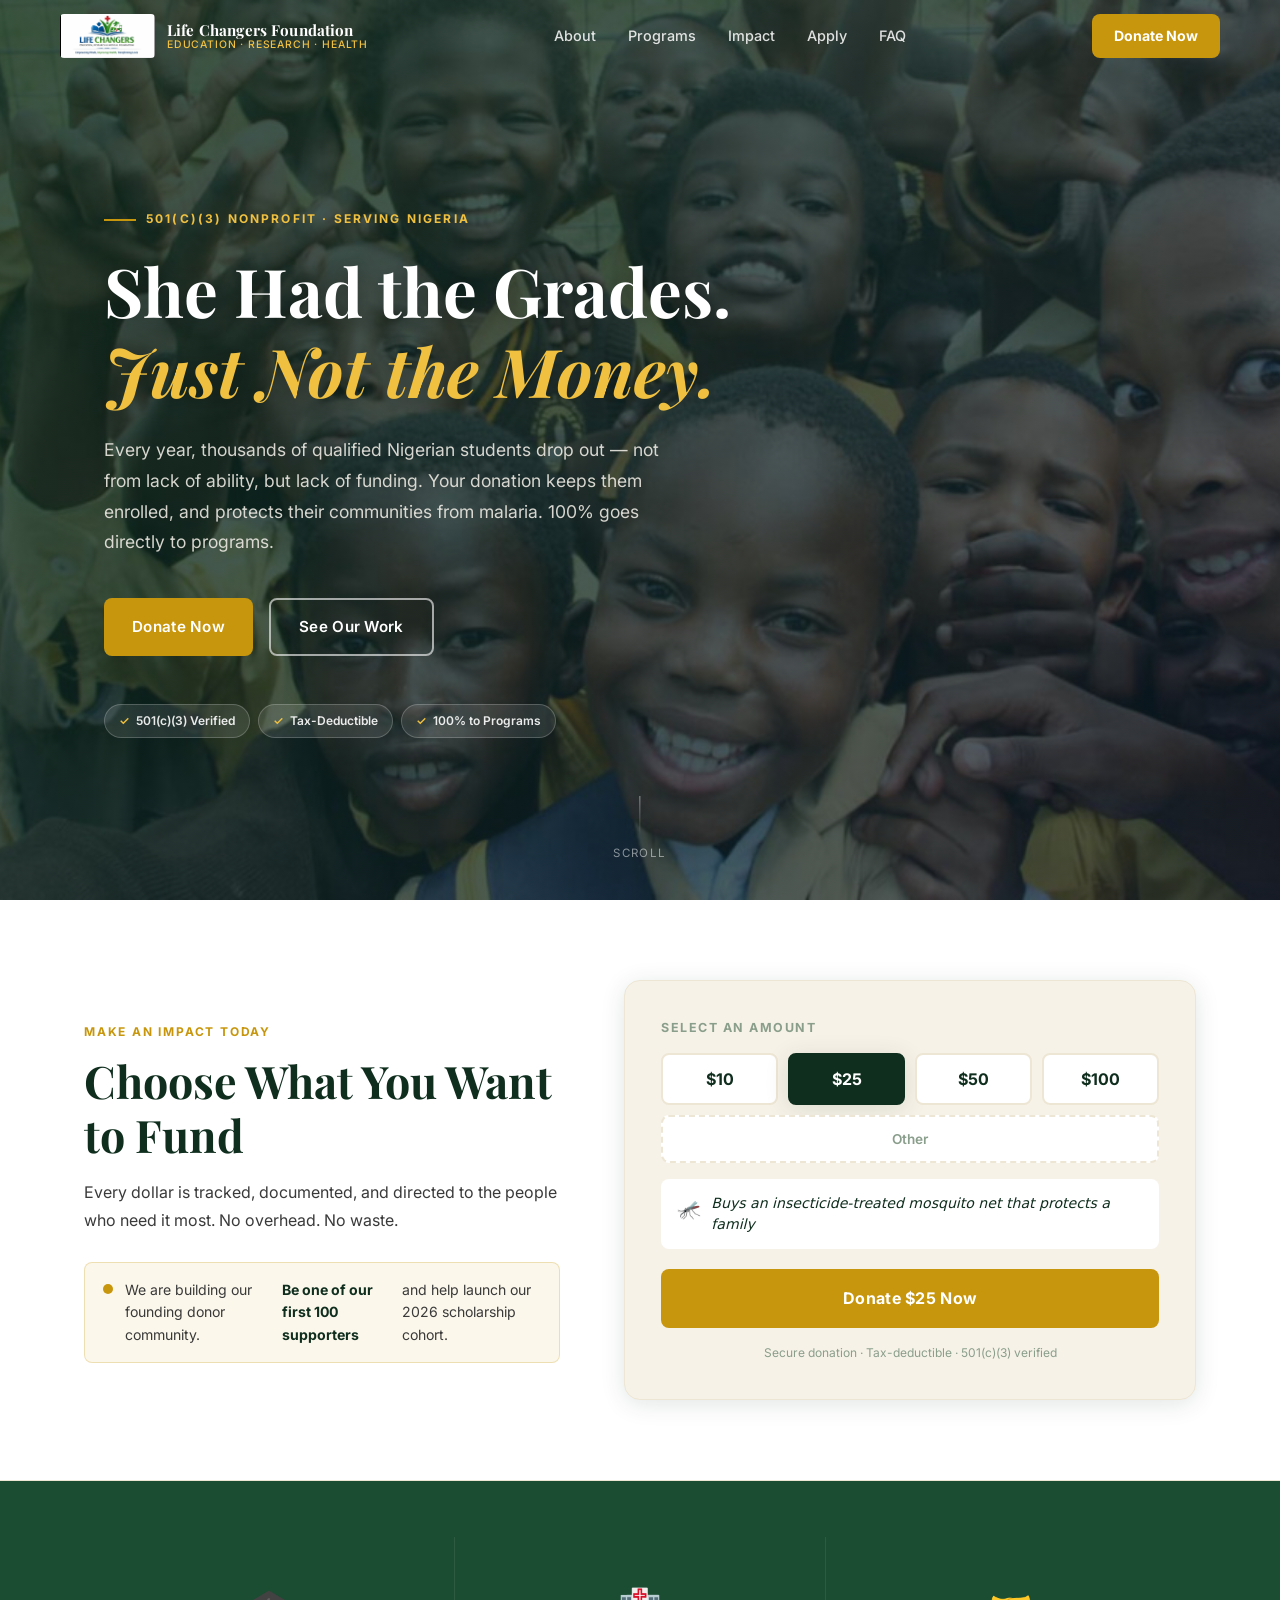
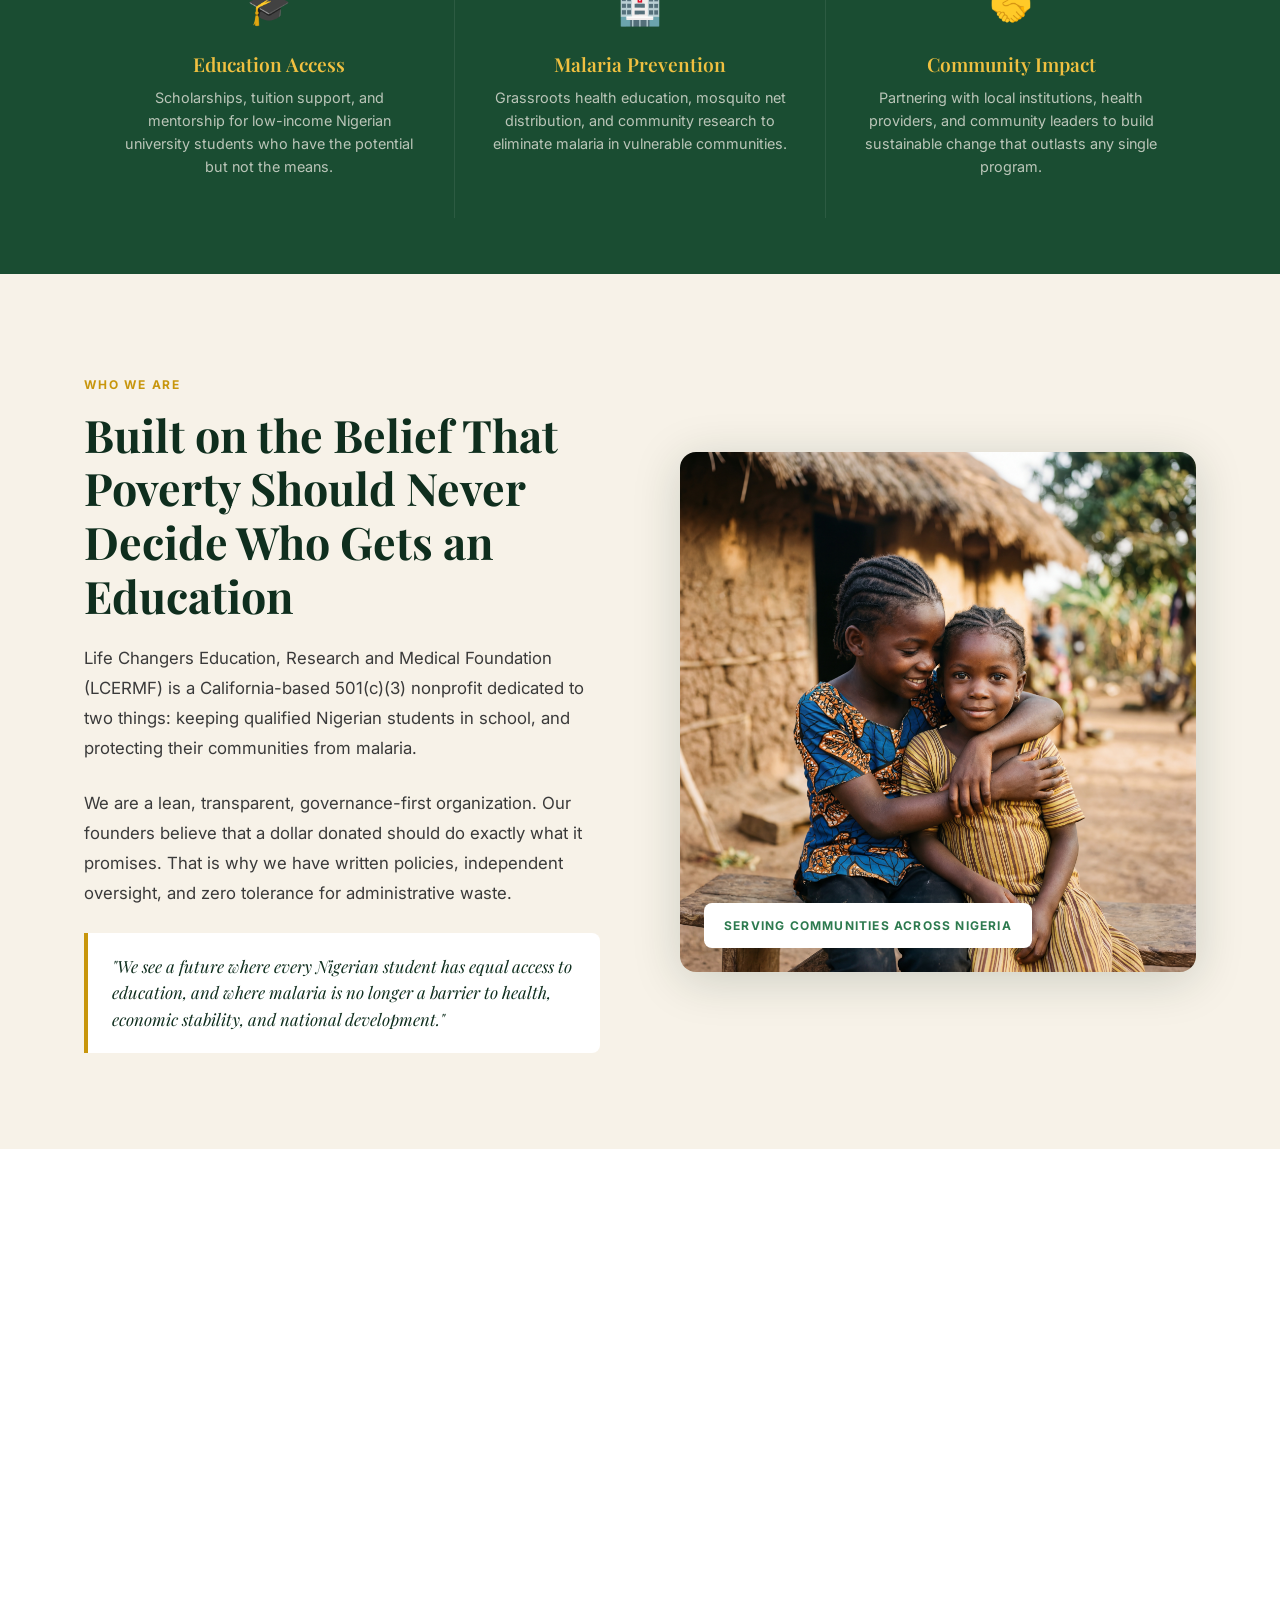
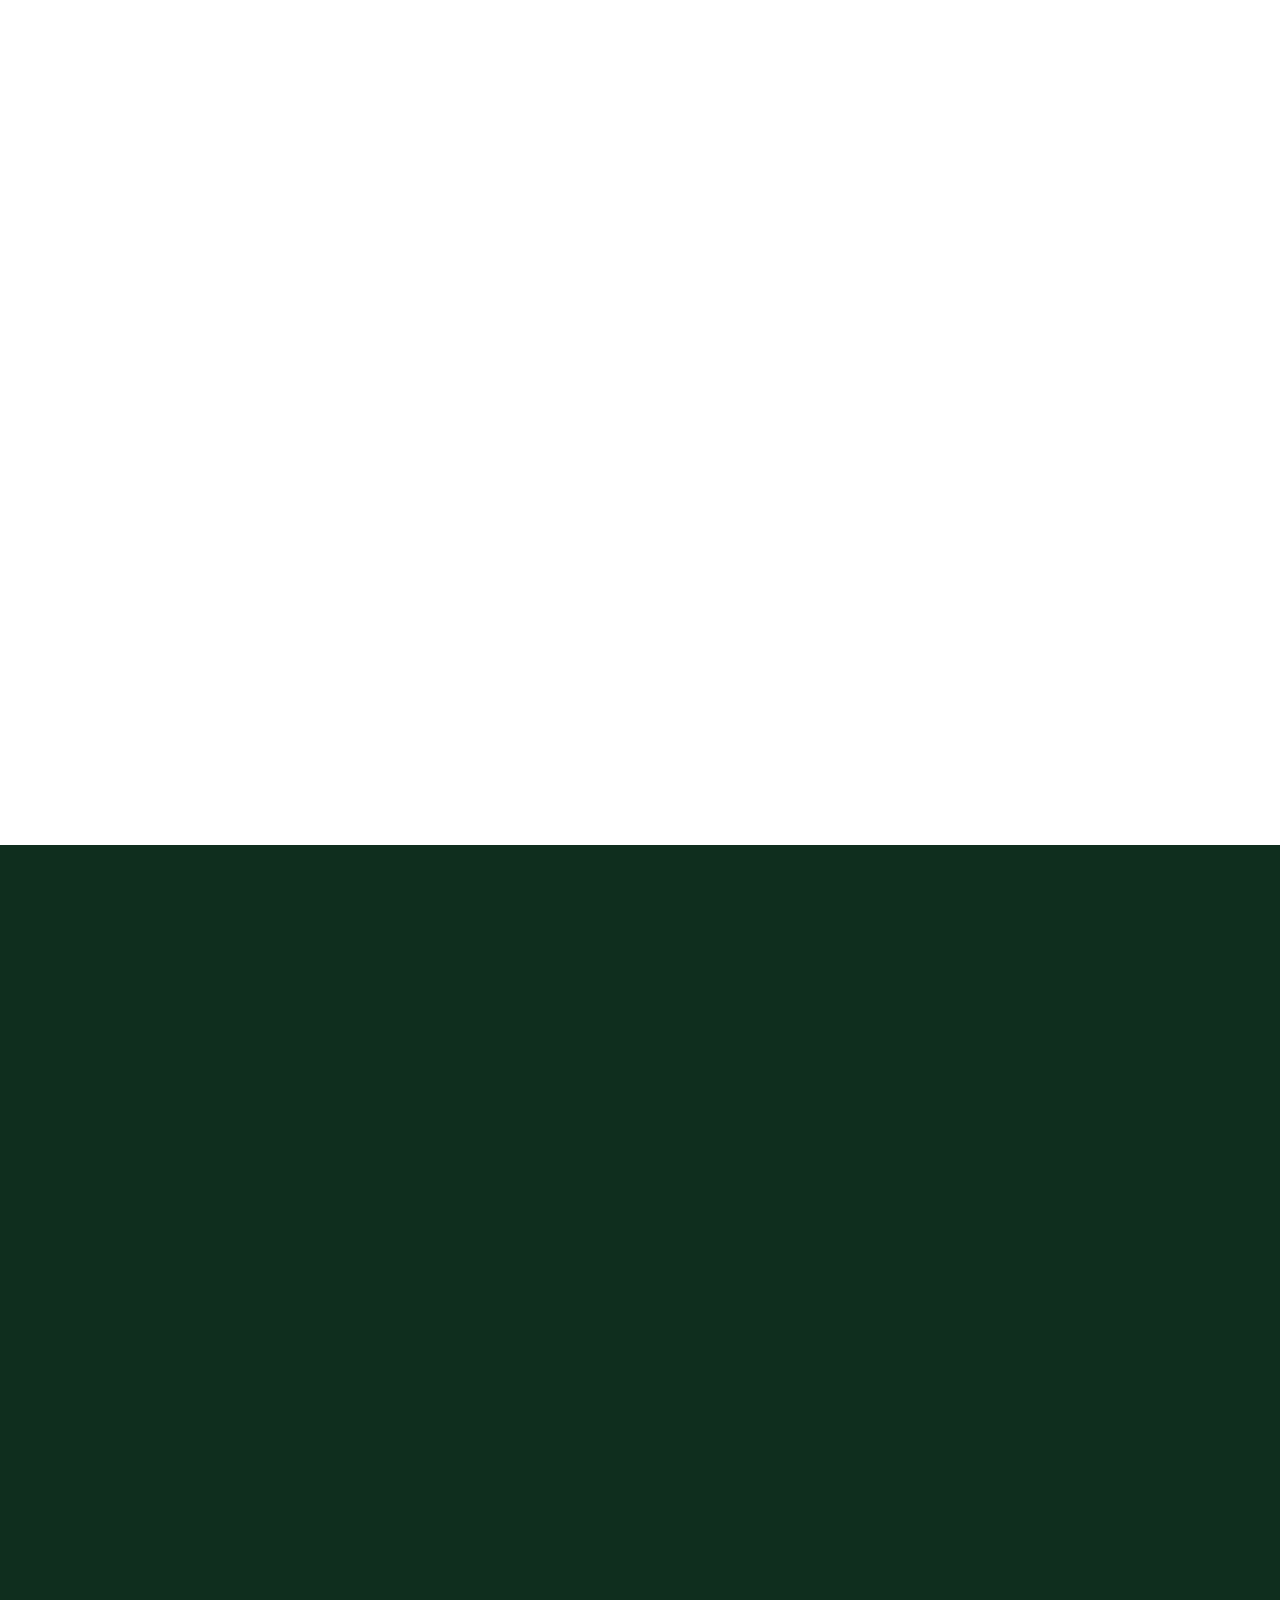
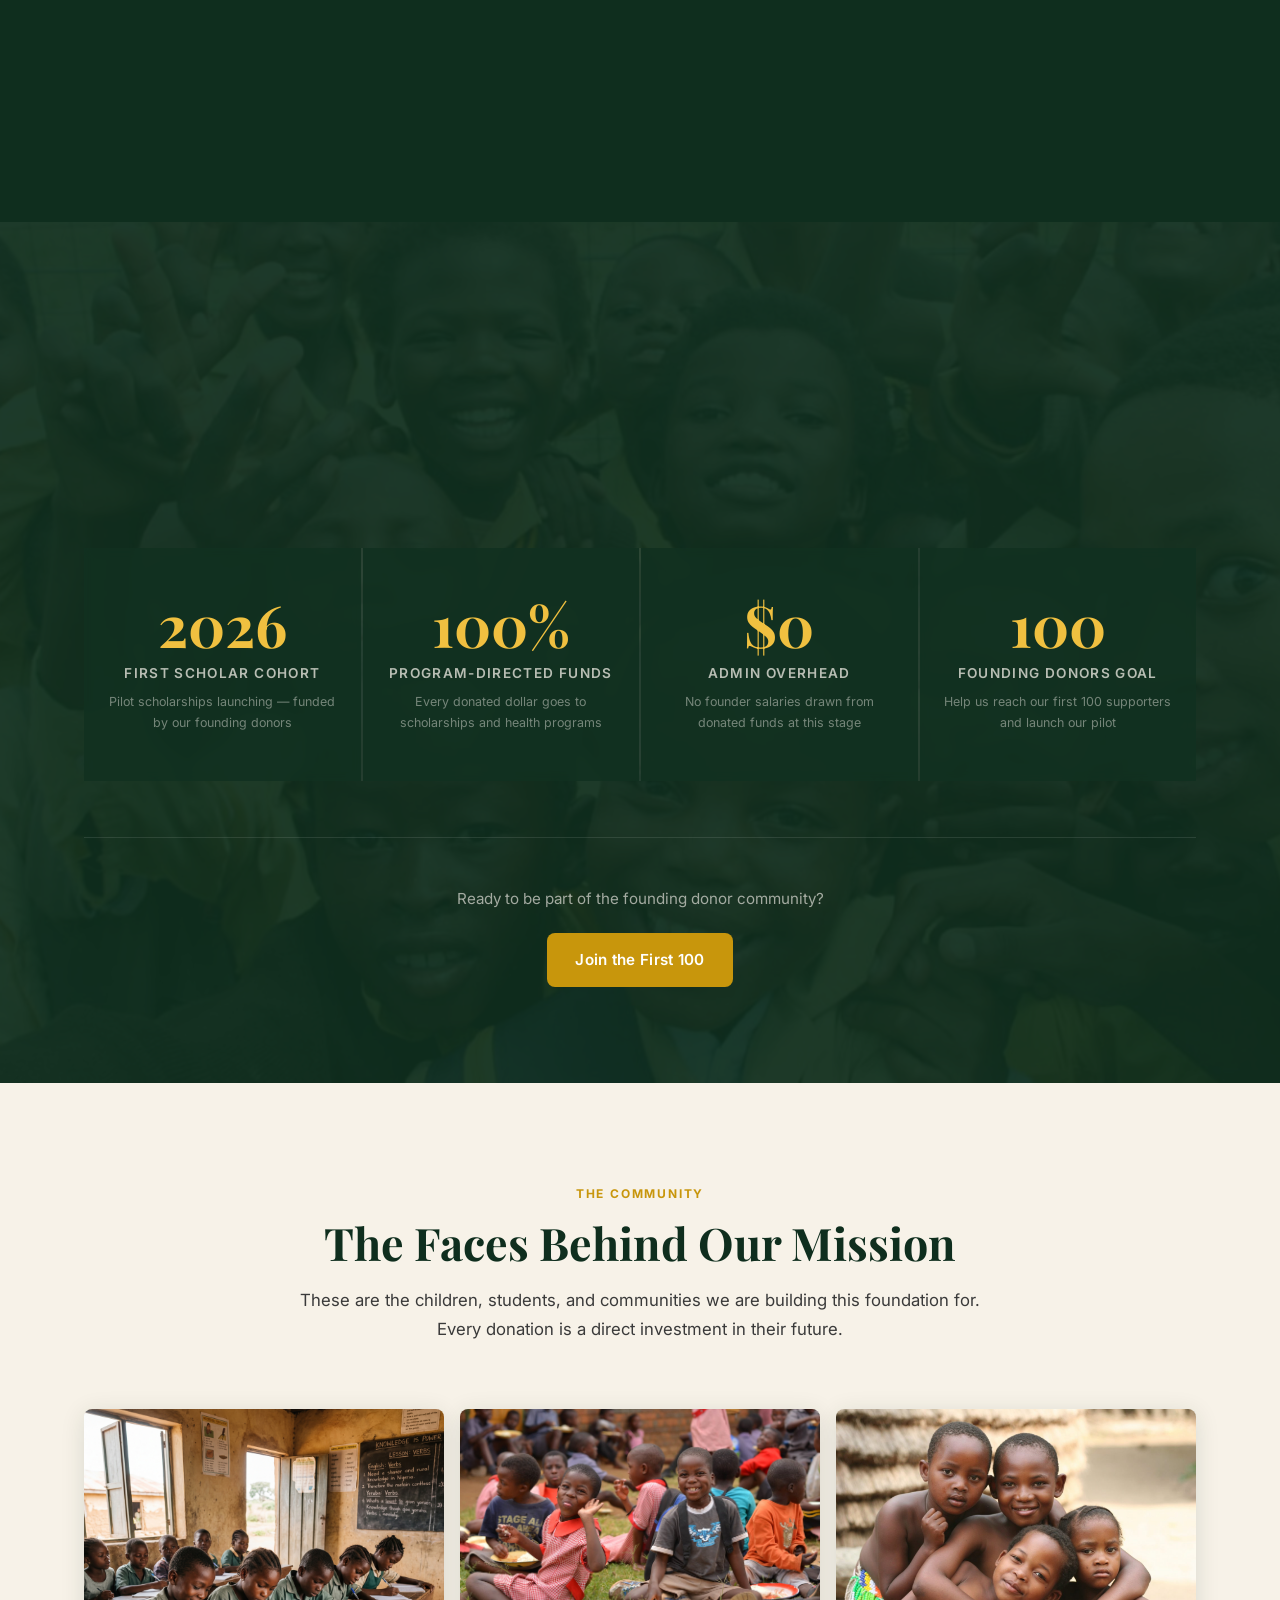
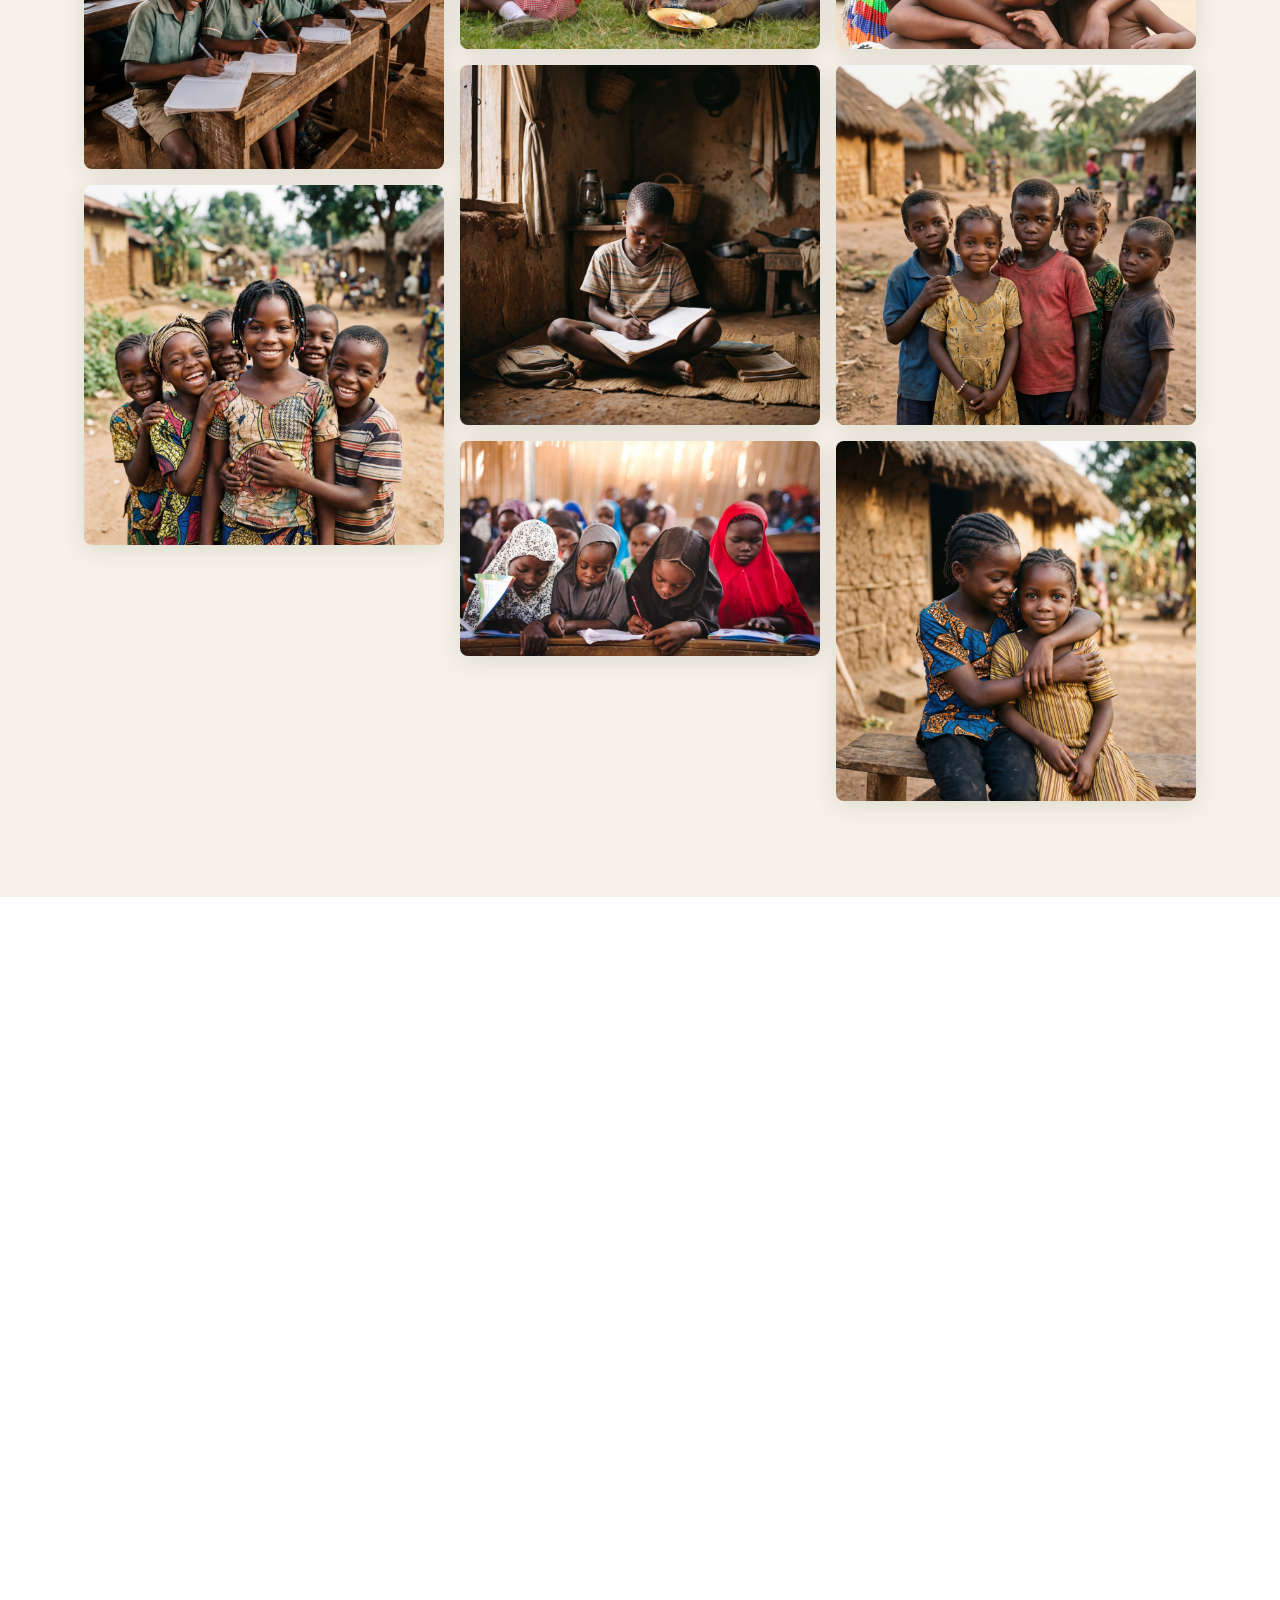
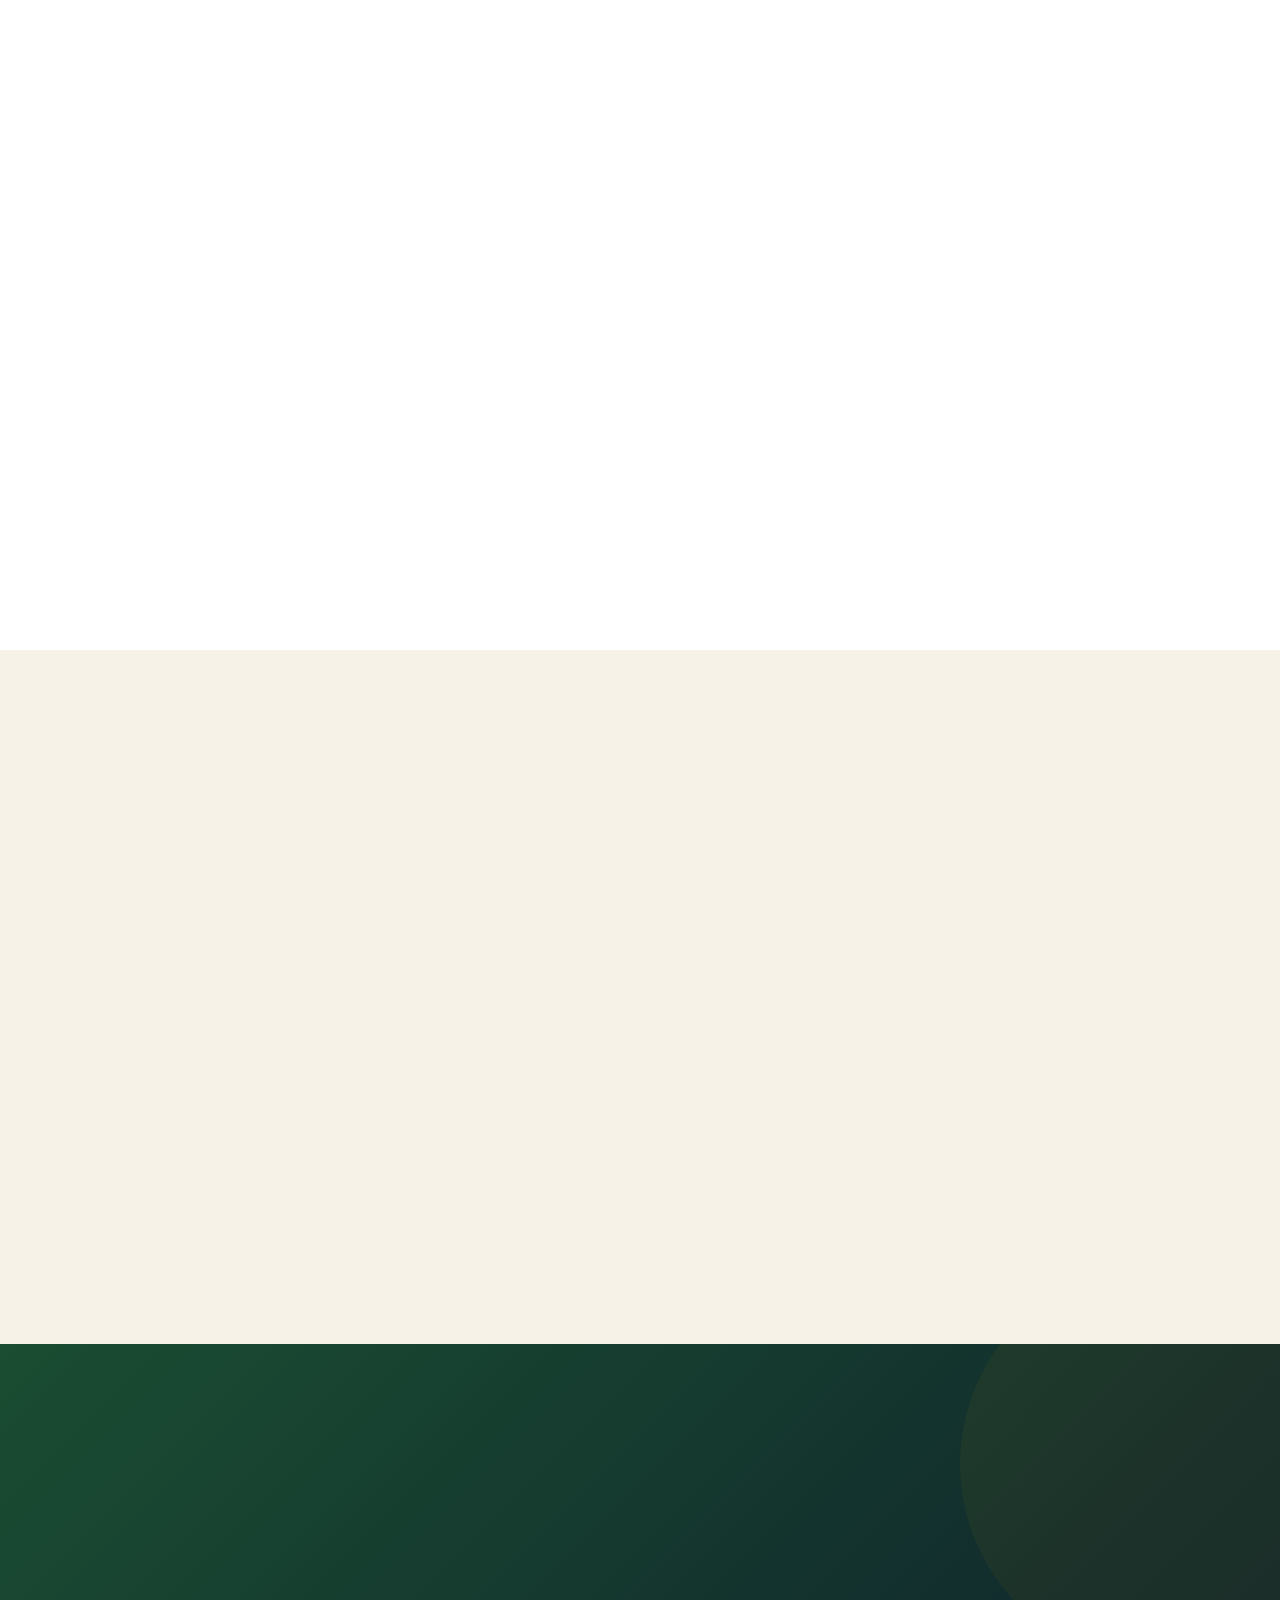
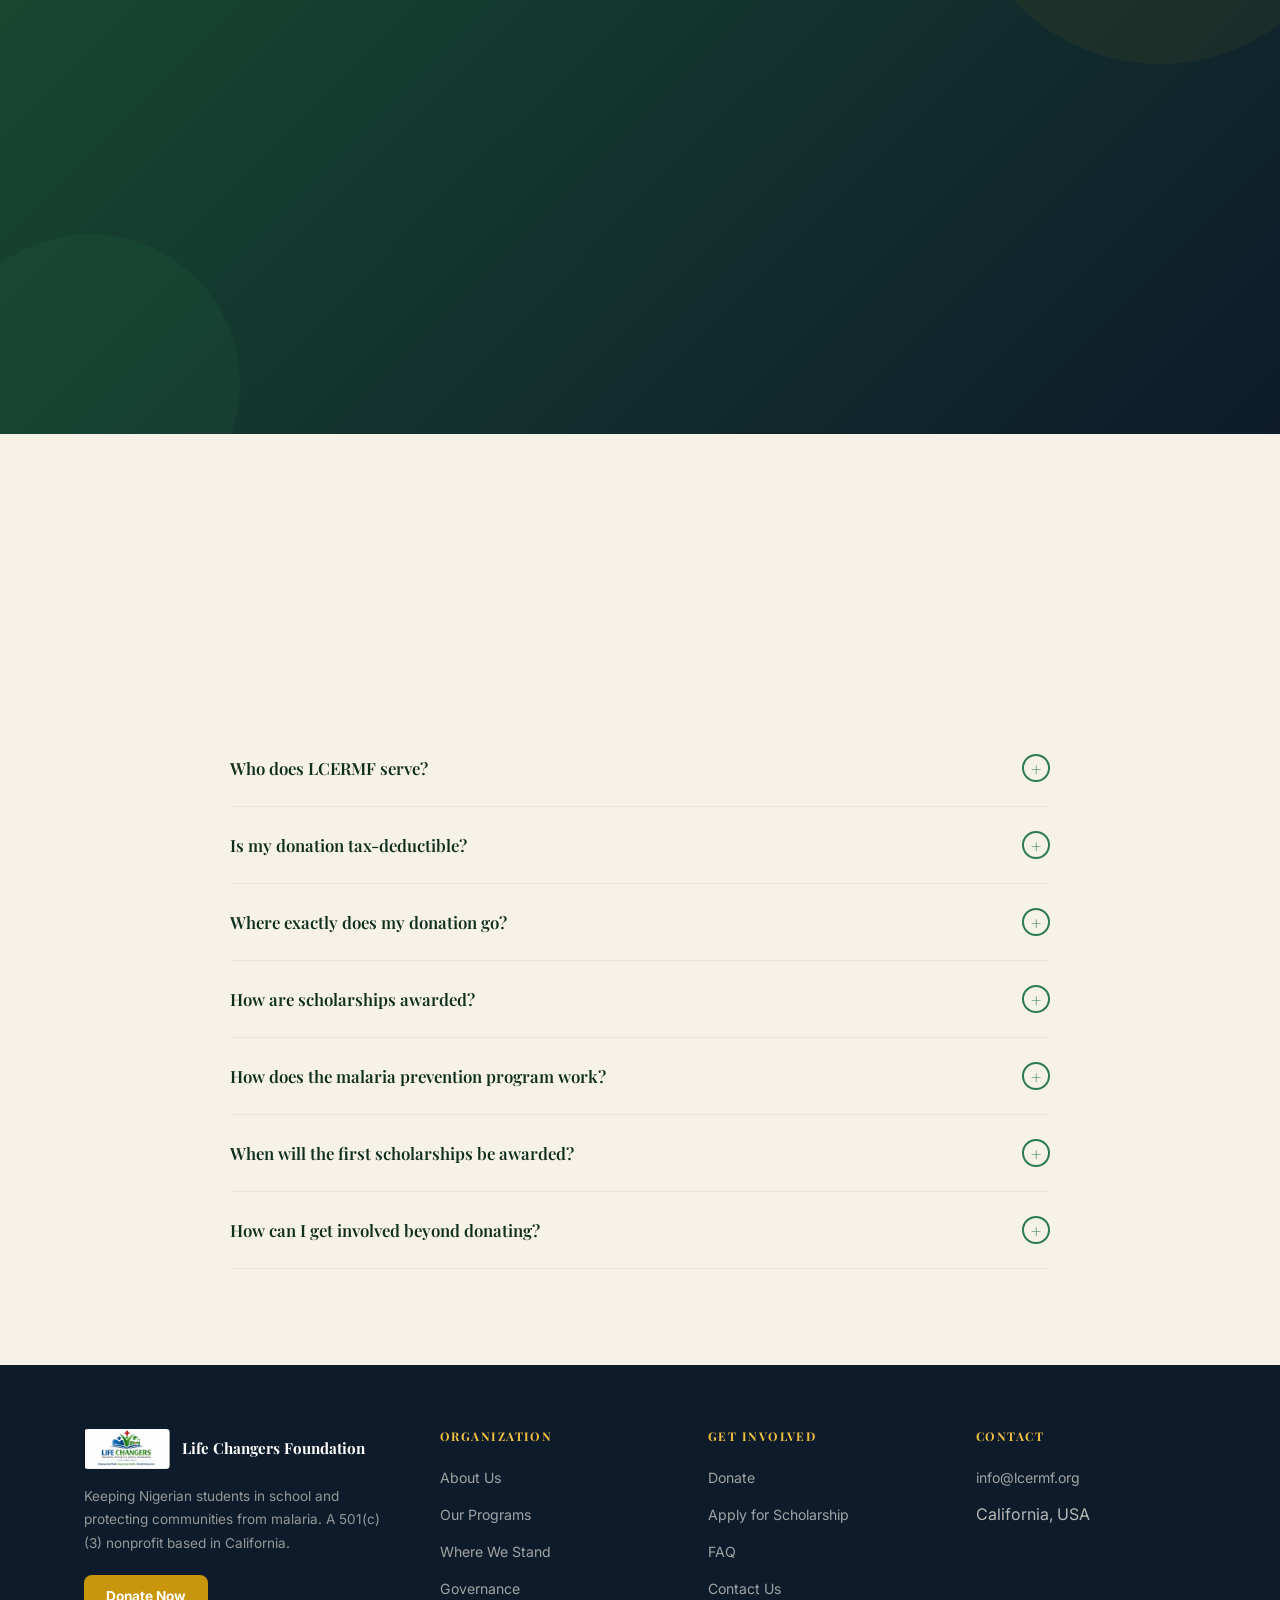
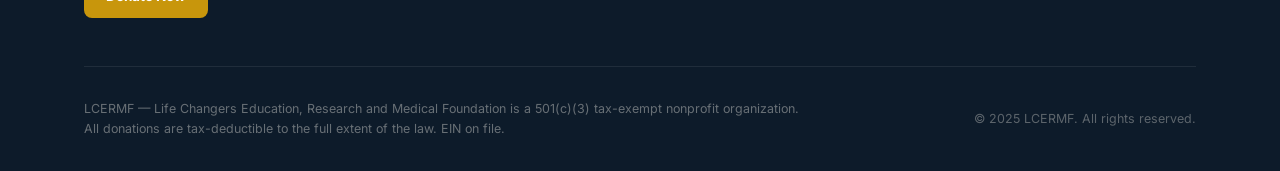
==== commit 868863da: "Conversion redesign: donation widget, story section, sticky CTA - New hero copy: specific, urgent, o" ====
--- a/index.html
+++ b/index.html
@@ -20,6 +20,14 @@
 <body>
 
 <!-- ══════════════════════════════════════════════════
+     STICKY MOBILE DONATE BAR
+══════════════════════════════════════════════════ -->
+<div class="sticky-donate" id="sticky-donate">
+  <span>Support Nigerian students and communities</span>
+  <a href="#give" class="sticky-donate-btn">Donate Now</a>
+</div>
+
+<!-- ══════════════════════════════════════════════════
      NAV
 ══════════════════════════════════════════════════ -->
 <nav id="main-nav">
@@ -35,13 +43,13 @@
     <ul class="nav-links">
       <li><a href="#about">About</a></li>
       <li><a href="#programs">Programs</a></li>
-      <li><a href="#impact">Impact</a></li>
+      <li><a href="#story">Impact</a></li>
       <li><a href="#scholarship">Apply</a></li>
       <li><a href="#faq">FAQ</a></li>
     </ul>
 
     <div class="nav-cta">
-      <a href="#donate" class="nav-donate">Donate Now</a>
+      <a href="#give" class="nav-donate">Donate Now</a>
     </div>
 
     <button class="nav-hamburger" id="hamburger" aria-label="Open menu">
@@ -55,10 +63,10 @@
   <button class="mobile-close" id="mobile-close" aria-label="Close menu">&times;</button>
   <a href="#about"       onclick="closeMobileMenu()">About</a>
   <a href="#programs"    onclick="closeMobileMenu()">Programs</a>
-  <a href="#impact"      onclick="closeMobileMenu()">Impact</a>
+  <a href="#story"       onclick="closeMobileMenu()">Impact</a>
   <a href="#scholarship" onclick="closeMobileMenu()">Apply</a>
   <a href="#faq"         onclick="closeMobileMenu()">FAQ</a>
-  <a href="#donate" class="btn-gold btn" onclick="closeMobileMenu()">Donate Now</a>
+  <a href="#give" class="btn-gold btn" onclick="closeMobileMenu()">Donate Now</a>
 </div>
 
 <!-- ══════════════════════════════════════════════════
@@ -69,33 +77,78 @@
   <div class="hero-overlay"></div>
 
   <div class="hero-content">
-    <div class="hero-eyebrow reveal">501(c)(3) Nonprofit — Nigeria</div>
+    <div class="hero-eyebrow reveal">501(c)(3) Nonprofit · Serving Nigeria</div>
+
     <h1 class="reveal reveal-delay-1">
-      Every Child<br /><em>Deserves a Future.</em>
+      She Had the Grades.<br />
+      <em>Just Not the Money.</em>
     </h1>
+
     <p class="hero-sub reveal reveal-delay-2">
-      We fund scholarships for Nigerian university students and fight malaria in underserved communities — because education and health are the foundation of everything.
+      Every year, thousands of qualified Nigerian students drop out — not from lack of ability, but lack of funding. Your donation keeps them enrolled, and protects their communities from malaria. 100% goes directly to programs.
     </p>
+
     <div class="hero-ctas reveal reveal-delay-3">
-      <a href="#donate" class="btn btn-gold">Donate Now</a>
-      <a href="#programs" class="btn btn-white">Our Programs</a>
-    </div>
+      <a href="#give" class="btn btn-gold btn-pulse">Donate Now</a>
+      <a href="#programs" class="btn btn-white">See Our Work</a>
+    </div>
+
     <div class="hero-trust reveal reveal-delay-4">
-      <div class="hero-trust-badge">
-        <span>✓</span> 501(c)(3) Verified
-      </div>
-      <div class="hero-trust-badge">
-        <span>✓</span> California Incorporated
-      </div>
-      <div class="hero-trust-badge">
-        <span>✓</span> Tax-Deductible Donations
-      </div>
+      <div class="hero-trust-badge"><span>✓</span> 501(c)(3) Verified</div>
+      <div class="hero-trust-badge"><span>✓</span> Tax-Deductible</div>
+      <div class="hero-trust-badge"><span>✓</span> 100% to Programs</div>
     </div>
   </div>
 
   <div class="hero-scroll">
     <div class="hero-scroll-line"></div>
     <span>Scroll</span>
+  </div>
+</section>
+
+<!-- ══════════════════════════════════════════════════
+     DONATION WIDGET
+══════════════════════════════════════════════════ -->
+<section id="give">
+  <div class="container">
+    <div class="give-inner">
+
+      <div class="give-left">
+        <span class="section-label">Make an Impact Today</span>
+        <h2>Choose What You Want to Fund</h2>
+        <p>Every dollar is tracked, documented, and directed to the people who need it most. No overhead. No waste.</p>
+        <div class="give-urgency">
+          <span class="urgency-dot"></span>
+          We are building our founding donor community. <strong>Be one of our first 100 supporters</strong> and help launch our 2026 scholarship cohort.
+        </div>
+      </div>
+
+      <div class="give-right">
+        <div class="donation-widget">
+          <p class="widget-label">Select an amount</p>
+          <div class="amount-grid">
+            <button class="amount-btn" data-amount="10" data-impact="Covers school supplies for a student for one month">$10</button>
+            <button class="amount-btn active" data-amount="25" data-impact="Buys an insecticide-treated mosquito net that protects a family">$25</button>
+            <button class="amount-btn" data-amount="50" data-impact="Provides a student's textbooks for an entire semester">$50</button>
+            <button class="amount-btn" data-amount="100" data-impact="Helps cover one month of a student's university tuition">$100</button>
+            <button class="amount-btn amount-btn--other" data-amount="other">Other</button>
+          </div>
+          <div class="custom-amount-wrap" id="custom-wrap">
+            <span class="custom-prefix">$</span>
+            <input type="number" id="custom-amount" class="custom-input" placeholder="Enter amount" min="1" />
+          </div>
+          <div class="impact-statement" id="impact-statement">
+            <span class="impact-icon">🦟</span>
+            <span id="impact-text">Buys an insecticide-treated mosquito net that protects a family</span>
+          </div>
+          <a href="#" class="btn btn-gold btn-donate-action btn-pulse" id="donate-action">
+            Donate $25 Now
+          </a>
+          <p class="widget-note">Secure donation · Tax-deductible · 501(c)(3) verified</p>
+        </div>
+      </div>
+
+    </div>
   </div>
 </section>
 
@@ -115,13 +168,13 @@
       <div class="pillar reveal reveal-delay-1">
         <span class="pillar-icon">🏥</span>
         <h3>Malaria Prevention</h3>
-        <p>Grassroots health education, mosquito net distribution, and community-based research to eliminate malaria in vulnerable communities.</p>
+        <p>Grassroots health education, mosquito net distribution, and community research to eliminate malaria in vulnerable communities.</p>
       </div>
 
       <div class="pillar reveal reveal-delay-2">
         <span class="pillar-icon">🤝</span>
         <h3>Community Impact</h3>
-        <p>Partnering with local institutions, health providers, and community leaders to build sustainable change that lasts beyond any single program.</p>
+        <p>Partnering with local institutions, health providers, and community leaders to build sustainable change that outlasts any single program.</p>
       </div>
 
     </div>
@@ -137,12 +190,12 @@
 
       <div class="about-text">
         <span class="section-label reveal">Who We Are</span>
-        <h2 class="reveal reveal-delay-1">Breaking Cycles of Poverty Through Education and Health</h2>
+        <h2 class="reveal reveal-delay-1">Built on the Belief That Poverty Should Never Decide Who Gets an Education</h2>
         <p class="about-mission reveal reveal-delay-2">
-          Life Changers Education, Research and Medical Foundation (LCERMF) is a California-based 501(c)(3) nonprofit dedicated to serving low-income and underserved communities in Nigeria. We exist to empower students to pursue and complete higher education, and to equip communities with the knowledge and tools necessary to eliminate malaria.
+          Life Changers Education, Research and Medical Foundation (LCERMF) is a California-based 501(c)(3) nonprofit dedicated to two things: keeping qualified Nigerian students in school, and protecting their communities from malaria.
         </p>
         <p class="about-mission reveal reveal-delay-2">
-          We believe that a student who graduates changes a family. A community free of malaria grows. And a nation with both education and health can thrive. That is the future we are building.
+          We are a lean, transparent, governance-first organization. Our founders believe that a dollar donated should do exactly what it promises. That is why we have written policies, independent oversight, and zero tolerance for administrative waste.
         </p>
         <div class="about-vision reveal reveal-delay-3">
           <p>"We see a future where every Nigerian student has equal access to education, and where malaria is no longer a barrier to health, economic stability, and national development."</p>
@@ -167,8 +220,8 @@
   <div class="container">
     <div class="section-header">
       <span class="section-label reveal">Our Programs</span>
-      <h2 class="reveal reveal-delay-1">Two Missions. One Foundation.</h2>
-      <p class="reveal reveal-delay-2">Everything we do is focused on creating lasting change for low-income communities in Nigeria — one student, one family, one community at a time.</p>
+      <h2 class="reveal reveal-delay-1">Two Programs. One Purpose.</h2>
+      <p class="reveal reveal-delay-2">Everything we do is built around a single outcome — giving Nigerian children and communities a real shot at a better life.</p>
     </div>
 
     <div class="programs-grid">
@@ -181,13 +234,13 @@
         <div class="program-card-body">
           <span class="program-tag">Education</span>
           <h3>Education Access &amp; Scholarship Program</h3>
-          <p>Many qualified students in Nigeria are unable to complete university education due to financial hardship. We provide structured financial assistance, mentorship, and support so that potential is never stopped by poverty.</p>
+          <p class="program-lead">Qualified students are dropping out — not because they failed, but because they ran out of money. We fix that.</p>
           <ul class="program-points">
-            <li>Scholarships covering tuition, books, and academic fees</li>
-            <li>Living stipends for accommodation, food, and transportation</li>
-            <li>Mentorship and ongoing academic monitoring</li>
-            <li>Open to all students regardless of gender, ethnicity, or religion</li>
-            <li>Selected based on financial need, academic potential, and community commitment</li>
+            <li><strong>What it does:</strong> Provides tuition, books, and academic fees directly to the institution</li>
+            <li><strong>Who it helps:</strong> Low-income university students across Nigeria with proven academic potential</li>
+            <li><strong>What changes:</strong> Students stay enrolled, graduate, and give back to their communities</li>
+            <li>Living stipends for accommodation, food, and transport where needed</li>
+            <li>Ongoing mentorship and academic monitoring from enrollment to graduation</li>
           </ul>
           <a href="#scholarship" class="btn btn-green">Apply for a Scholarship</a>
         </div>
@@ -201,13 +254,13 @@
         <div class="program-card-body">
           <span class="program-tag">Health</span>
           <h3>Malaria Prevention &amp; Community Health Initiative</h3>
-          <p>Malaria remains a leading cause of death in low-income Nigerian communities. We work at the grassroots level to educate, prevent, and protect — giving communities the tools to fight back.</p>
+          <p class="program-lead">Malaria kills hundreds of thousands in Nigeria every year — and most deaths are entirely preventable.</p>
           <ul class="program-points">
-            <li>Grassroots malaria education workshops in local communities</li>
-            <li>Distribution of insecticide-treated mosquito nets</li>
+            <li><strong>What it does:</strong> Runs education workshops and distributes insecticide-treated mosquito nets</li>
+            <li><strong>Who it helps:</strong> Low-income communities with limited access to healthcare and health information</li>
+            <li><strong>What changes:</strong> Communities learn to prevent infection and reduce malaria transmission</li>
             <li>Partnerships with local health clinics and community leaders</li>
-            <li>Community-based surveys on malaria awareness and prevention</li>
-            <li>Collaboration with public health professionals and researchers</li>
+            <li>Community surveys to track awareness and measure prevention outcomes</li>
           </ul>
           <a href="#faq" class="btn btn-outline">Learn More</a>
         </div>
@@ -218,42 +271,89 @@
 </section>
 
 <!-- ══════════════════════════════════════════════════
-     IMPACT STATS
+     STORY SECTION
+══════════════════════════════════════════════════ -->
+<section id="story" class="section--green">
+  <div class="container">
+    <div class="story-grid">
+
+      <div class="story-photo reveal">
+        <img src="img/1773815699860-79g6qq8chk4.jpg" alt="Student studying by window light" />
+        <div class="story-photo-caption">
+          A student studying at home by window light — a reality for millions of Nigerian families without consistent electricity.
+        </div>
+      </div>
+
+      <div class="story-text">
+        <span class="section-label reveal">Why This Matters</span>
+        <h2 class="reveal reveal-delay-1">The Gap Between Potential and Opportunity</h2>
+
+        <div class="story-block reveal reveal-delay-2">
+          <div class="story-chapter">The Problem</div>
+          <p>In Nigeria, nearly 10 million young people who qualify for university education never enroll — or drop out before finishing. The barrier is almost never ability. It is almost always money. A student who cannot pay term fees is sent home. A family that cannot buy nets watches children get sick from a preventable disease.</p>
+        </div>
+
+        <div class="story-block reveal reveal-delay-3">
+          <div class="story-chapter">What We Do</div>
+          <p>LCERMF steps in at exactly that point. We identify students who have earned their place in university but cannot fund it. We provide the scholarship. We stay involved. And in the same communities, we teach families how to protect themselves from malaria — and give them the nets to do it.</p>
+        </div>
+
+        <div class="story-block reveal reveal-delay-4">
+          <div class="story-chapter">The Result</div>
+          <p>A student who graduates changes more than her own life. She changes her family's trajectory. She becomes a teacher, a nurse, an engineer — someone who gives back. That is the multiplier effect of education. And it starts with one scholarship funded by one donor like you.</p>
+        </div>
+
+        <div class="story-cta reveal reveal-delay-4">
+          <a href="#give" class="btn btn-gold btn-pulse">Fund a Student's Future</a>
+        </div>
+      </div>
+
+    </div>
+  </div>
+</section>
+
+<!-- ══════════════════════════════════════════════════
+     IMPACT / WHERE WE STAND
 ══════════════════════════════════════════════════ -->
 <section id="impact">
   <div class="container">
     <div class="section-header">
-      <span class="section-label reveal">Our Impact</span>
-      <h2 class="reveal reveal-delay-1">Building From the Ground Up</h2>
-      <p class="reveal reveal-delay-2">LCERMF is a growing foundation with clear goals and a structured plan. Every dollar donated goes directly into programming.</p>
+      <span class="section-label reveal">Where We Stand</span>
+      <h2 class="reveal reveal-delay-1">Transparent From Day One</h2>
+      <p class="reveal reveal-delay-2">We are an early-stage foundation. We will not inflate our numbers. Here is exactly where we are — and where your donation takes us.</p>
     </div>
 
     <div class="stats-grid">
 
       <div class="stat-card reveal">
-        <div class="stat-number" data-target="0" data-suffix="+">0</div>
-        <div class="stat-label">Students Supported</div>
-        <div class="stat-desc">Scholarships being awarded in 2025</div>
+        <div class="stat-number">2026</div>
+        <div class="stat-label">First Scholar Cohort</div>
+        <div class="stat-desc">Pilot scholarships launching — funded by our founding donors</div>
       </div>
 
       <div class="stat-card reveal reveal-delay-1">
-        <div class="stat-number" data-target="0" data-suffix="+">0</div>
-        <div class="stat-label">Communities Reached</div>
-        <div class="stat-desc">Malaria education programs launching in 2025</div>
+        <div class="stat-number">100%</div>
+        <div class="stat-label">Program-Directed Funds</div>
+        <div class="stat-desc">Every donated dollar goes to scholarships and health programs</div>
       </div>
 
       <div class="stat-card reveal reveal-delay-2">
-        <div class="stat-number" data-target="100" data-suffix="%">0</div>
-        <div class="stat-label">Program-Directed Funds</div>
-        <div class="stat-desc">All donations go directly to programs</div>
+        <div class="stat-number">$0</div>
+        <div class="stat-label">Admin Overhead</div>
+        <div class="stat-desc">No founder salaries drawn from donated funds at this stage</div>
       </div>
 
       <div class="stat-card reveal reveal-delay-3">
-        <div class="stat-number" data-target="501" data-suffix="(c)(3)">0</div>
-        <div class="stat-label">Federally Recognized</div>
-        <div class="stat-desc">Tax-exempt status — your gift is fully deductible</div>
-      </div>
-
+        <div class="stat-number">100</div>
+        <div class="stat-label">Founding Donors Goal</div>
+        <div class="stat-desc">Help us reach our first 100 supporters and launch our pilot</div>
+      </div>
+
+    </div>
+
+    <div class="impact-cta reveal">
+      <p>Ready to be part of the founding donor community?</p>
+      <a href="#give" class="btn btn-gold">Join the First 100</a>
     </div>
   </div>
 </section>
@@ -266,7 +366,7 @@
     <div class="section-header">
       <span class="section-label reveal">The Community</span>
       <h2 class="reveal reveal-delay-1">The Faces Behind Our Mission</h2>
-      <p class="reveal reveal-delay-2">These are the children, students, and communities we serve. Every donation is a direct investment in their future.</p>
+      <p class="reveal reveal-delay-2">These are the children, students, and communities we are building this foundation for. Every donation is a direct investment in their future.</p>
     </div>
 
     <div class="gallery-grid reveal">
@@ -304,9 +404,9 @@
 <section id="trust" class="section">
   <div class="container">
     <div class="section-header">
-      <span class="section-label reveal">Why Trust Us</span>
-      <h2 class="reveal reveal-delay-1">Transparent, Accountable, and Properly Structured</h2>
-      <p class="reveal reveal-delay-2">We hold ourselves to the highest standards of nonprofit governance so that every donor can give with full confidence.</p>
+      <span class="section-label reveal">Accountability</span>
+      <h2 class="reveal reveal-delay-1">We Hold Ourselves to the Standard You Deserve</h2>
+      <p class="reveal reveal-delay-2">Before we ask for a single dollar, we put the structures in place to protect it. Every policy below is in writing and on file.</p>
     </div>
 
     <div class="trust-grid">
@@ -314,44 +414,44 @@
       <div class="trust-card reveal">
         <span class="trust-icon">📋</span>
         <h3>501(c)(3) Verified</h3>
-        <p>Officially recognized by the IRS as a tax-exempt public charity. All donations are fully tax-deductible under U.S. federal law.</p>
+        <p>IRS-recognized tax-exempt charity. All donations are fully tax-deductible under U.S. federal law.</p>
       </div>
 
       <div class="trust-card reveal reveal-delay-1">
         <span class="trust-icon">🏛</span>
         <h3>California Incorporated</h3>
-        <p>Formally incorporated as a California nonprofit public benefit corporation with active registration on file.</p>
+        <p>Formally incorporated as a California nonprofit public benefit corporation with active state registration.</p>
       </div>
 
       <div class="trust-card reveal reveal-delay-2">
         <span class="trust-icon">💰</span>
         <h3>Financial Controls Policy</h3>
-        <p>All funds are managed under a written Financial Controls Policy with dual-signatory banking, annual audits, and documented expenditures.</p>
+        <p>Dual-signatory banking. Annual audits. Every expenditure documented with receipts.</p>
       </div>
 
       <div class="trust-card reveal">
         <span class="trust-icon">⚖️</span>
         <h3>Conflict of Interest Policy</h3>
-        <p>Board members and officers operate under a formal Conflict of Interest Policy to ensure all decisions serve the mission, not individuals.</p>
+        <p>Board members cannot benefit personally. All decisions are governed by the mission — nothing else.</p>
       </div>
 
       <div class="trust-card reveal reveal-delay-1">
         <span class="trust-icon">🎓</span>
         <h3>Scholarship Selection Policy</h3>
-        <p>Recipients are selected by an independent committee using objective, written criteria. No scholarships are awarded to insiders or their families.</p>
+        <p>Independent committee. Written criteria. No scholarships go to insiders or their families. Ever.</p>
       </div>
 
       <div class="trust-card reveal reveal-delay-2">
         <span class="trust-icon">🌍</span>
         <h3>Field Accountability Policy</h3>
-        <p>LCERMF retains full control of all Nigerian operations. Local coordinators operate under written agreements with documented reporting and receipts.</p>
+        <p>Full LCERMF control over all Nigerian operations. Written agreements, documented disbursements, verified receipts.</p>
       </div>
 
     </div>
 
     <div class="trust-statement reveal">
       <h3>100% of Donations Go to Programs</h3>
-      <p>We are committed to directing every donated dollar toward scholarships, malaria prevention, and community health programs. Our founders do not draw salaries from donated funds during the foundation's early stages. You give to change a life — and that is exactly where your money goes.</p>
+      <p>Our founders do not draw salaries from donated funds at this stage. When you donate to LCERMF, your money funds scholarships and health programs — not administration. We will always tell you exactly where your money goes.</p>
     </div>
 
   </div>
@@ -366,22 +466,22 @@
 
       <div class="scholarship-text">
         <span class="section-label reveal">Scholarship Program</span>
-        <h2 class="reveal reveal-delay-1">Is This Scholarship Right for You?</h2>
+        <h2 class="reveal reveal-delay-1">Are You the Student We Are Looking For?</h2>
         <p class="reveal reveal-delay-2">
-          We provide financial assistance to college and university students from low-income families across Nigeria who demonstrate both financial need and academic potential.
+          We support college and university students from low-income families across Nigeria who have earned their place in higher education but cannot fund it on their own.
         </p>
         <p class="reveal reveal-delay-2">
-          Scholarships cover tuition, academic fees, books, and where applicable, living stipends to support accommodation and basic needs — so you can focus entirely on your education.
+          Scholarships cover tuition, academic fees, textbooks, and where applicable, a living stipend for accommodation and basic needs — so your only job is to focus on your studies.
         </p>
         <div class="scholarship-ctas reveal reveal-delay-3">
-          <a href="#" class="btn btn-green">Apply Now (Coming Soon)</a>
+          <a href="#" class="btn btn-green">Apply Now (Launching 2026)</a>
           <a href="#faq" class="btn btn-outline">Read FAQ</a>
         </div>
       </div>
 
       <div class="scholarship-criteria reveal reveal-delay-2">
         <div>
-          <h3>Selection Criteria</h3>
+          <h3>Who Qualifies</h3>
           <ul class="criteria-list">
             <li>
               <div class="criteria-check">✓</div>
@@ -389,23 +489,23 @@
             </li>
             <li>
               <div class="criteria-check">✓</div>
-              <span>Currently enrolled or admitted to an accredited Nigerian institution</span>
+              <span>Enrolled or admitted to an accredited Nigerian university or college</span>
             </li>
             <li>
               <div class="criteria-check">✓</div>
-              <span>Strong academic achievement or clear academic potential</span>
+              <span>Strong academic record or clear academic potential</span>
             </li>
             <li>
               <div class="criteria-check">✓</div>
-              <span>Commitment to community service or a desire to contribute to Nigeria's development</span>
+              <span>Commitment to community service or contributing to Nigeria's development</span>
             </li>
             <li>
               <div class="criteria-check">✓</div>
-              <span>Open to all genders, ethnicities, and religions</span>
+              <span>Open to all students regardless of gender, ethnicity, or religion</span>
             </li>
             <li>
               <div class="criteria-check">✓</div>
-              <span>Willing to provide proof of enrollment and periodic progress updates</span>
+              <span>Willing to maintain academic standing and submit progress updates</span>
             </li>
           </ul>
         </div>
@@ -418,15 +518,15 @@
 <!-- ══════════════════════════════════════════════════
      DONATE CTA
 ══════════════════════════════════════════════════ -->
-<section id="donate">
+<section id="donate-cta">
   <div class="donate-inner">
     <span class="section-label reveal">Make a Difference</span>
-    <h2 class="reveal reveal-delay-1">Your Gift Changes a Life in Nigeria</h2>
+    <h2 class="reveal reveal-delay-1">Be One of Our First 100 Founding Donors</h2>
     <p class="reveal reveal-delay-2">
-      A scholarship funded today keeps a student in school tomorrow. A mosquito net distributed today saves a child this season. Your donation — any amount — has direct, measurable impact on real lives.
+      We are building our founding donor community right now. The first 100 people who give will directly fund the launch of our pilot scholarship cohort in 2026. This is the moment before the momentum — and your name will be part of how it all started.
     </p>
     <div class="donate-ctas reveal reveal-delay-3">
-      <a href="#" class="btn btn-gold">Donate Now</a>
+      <a href="#give" class="btn btn-gold btn-pulse">Join the First 100</a>
       <a href="#scholarship" class="btn btn-white">Support a Student</a>
     </div>
     <p class="donate-note reveal reveal-delay-4">LCERMF is a 501(c)(3) nonprofit. All donations are tax-deductible. EIN on file.</p>
@@ -440,8 +540,8 @@
   <div class="container">
     <div class="section-header">
       <span class="section-label reveal">Questions</span>
-      <h2 class="reveal reveal-delay-1">Frequently Asked Questions</h2>
-      <p class="reveal reveal-delay-2">Everything you need to know about LCERMF, our programs, and how to get involved.</p>
+      <h2 class="reveal reveal-delay-1">Everything You Want to Know</h2>
+      <p class="reveal reveal-delay-2">We believe in radical transparency. If your question is not here, email us directly.</p>
     </div>
 
     <div class="faq-list reveal">
@@ -452,7 +552,7 @@
           <span class="faq-icon">+</span>
         </button>
         <div class="faq-answer">
-          <p>LCERMF serves low-income and underserved communities in Nigeria. Our scholarship program focuses on college and university students from financially disadvantaged families across Nigeria. Our malaria prevention program reaches grassroots communities with limited access to healthcare and health education.</p>
+          <p>LCERMF serves low-income and underserved communities in Nigeria. Our scholarship program targets college and university students from financially disadvantaged families who have academic potential but cannot afford to continue their education. Our malaria prevention program reaches grassroots communities with limited access to healthcare and health education.</p>
         </div>
       </div>
 
@@ -462,7 +562,17 @@
           <span class="faq-icon">+</span>
         </button>
         <div class="faq-answer">
-          <p>Yes. LCERMF is a recognized 501(c)(3) nonprofit organization under the U.S. Internal Revenue Code. All donations made to LCERMF are fully tax-deductible to the extent permitted by law. You will receive a donation receipt for your records.</p>
+          <p>Yes. LCERMF is a recognized 501(c)(3) nonprofit organization under the U.S. Internal Revenue Code. All donations are fully tax-deductible to the extent permitted by law. You will receive a donation receipt for your records upon giving.</p>
+        </div>
+      </div>
+
+      <div class="faq-item">
+        <button class="faq-question">
+          Where exactly does my donation go?
+          <span class="faq-icon">+</span>
+        </button>
+        <div class="faq-answer">
+          <p>100% of donated funds go directly to programs — scholarships paid to educational institutions, malaria prevention materials, and community health workshops. Our founders are not drawing salaries from donated funds at this stage of the organization. We maintain written financial controls and document every expenditure.</p>
         </div>
       </div>
 
@@ -472,7 +582,7 @@
           <span class="faq-icon">+</span>
         </button>
         <div class="faq-answer">
-          <p>Scholarship recipients are selected by an independent Scholarship Committee using written, objective criteria including financial need, academic achievement, and commitment to community service. No scholarships are awarded to board members, officers, or their family members. Funds are paid directly to the educational institution wherever possible.</p>
+          <p>Scholarship recipients are selected by an independent Scholarship Committee using written, objective scoring criteria including financial need, academic achievement, and community commitment. No scholarships are awarded to board members, officers, or their family members. Wherever possible, funds are paid directly to the educational institution — not to the student.</p>
         </div>
       </div>
 
@@ -482,17 +592,17 @@
           <span class="faq-icon">+</span>
         </button>
         <div class="faq-answer">
-          <p>Our Malaria Prevention Initiative conducts grassroots education workshops, distributes culturally appropriate health materials, and partners with local health clinics and community leaders. We also support distribution of insecticide-treated mosquito nets and conduct community surveys to assess malaria awareness and prevention practices. All field activities are managed under written agreements with full documentation and oversight maintained by LCERMF.</p>
+          <p>Our Malaria Prevention Initiative runs grassroots education workshops, distributes insecticide-treated mosquito nets, and partners with local health clinics and community leaders. We conduct community surveys to track awareness and prevention outcomes. All Nigerian field operations are managed under written agreements with full documentation and LCERMF retains oversight of all funds.</p>
         </div>
       </div>
 
       <div class="faq-item">
         <button class="faq-question">
-          How are funds managed and tracked?
+          When will the first scholarships be awarded?
           <span class="faq-icon">+</span>
         </button>
         <div class="faq-answer">
-          <p>LCERMF operates under a formal Financial Controls Policy. All funds are held in a foundation bank account requiring dual-signatory authorization. Accounts are audited annually. Nigerian field operations are governed by written agreements with local coordinators, and all expenditures are documented with receipts. LCERMF retains full control of all charitable activities and does not act as a conduit for any foreign organization.</p>
+          <p>We are targeting our pilot scholarship cohort launch for 2026. The number of students we can support depends directly on how many founding donors join us now. Every donation at this stage has a direct, traceable impact on how many students we can help in our first year.</p>
         </div>
       </div>
 
@@ -502,7 +612,7 @@
           <span class="faq-icon">+</span>
         </button>
         <div class="faq-answer">
-          <p>There are several ways to support our mission. You can share our story with your network, connect us with potential donors or grant-making foundations, volunteer your skills in areas like communications, health education, or program management, or become a corporate sponsor. Reach out to us directly at the contact below to start a conversation.</p>
+          <p>You can share our story with your network, connect us with potential grant-making foundations, volunteer your skills in communications, health education, or program coordination, or become a corporate sponsor. Reach out to us directly at the email in the footer and we will be in touch within 48 hours.</p>
         </div>
       </div>
 
@@ -522,8 +632,8 @@
           <img src="img/LCERMF LOGO.jpeg" alt="LCERMF Logo" />
           <span class="footer-logo-text">Life Changers Foundation</span>
         </div>
-        <p>Empowering Nigerian students through education and protecting communities from malaria. A 501(c)(3) nonprofit based in California.</p>
-        <a href="#donate" class="footer-donate">Donate Now</a>
+        <p>Keeping Nigerian students in school and protecting communities from malaria. A 501(c)(3) nonprofit based in California.</p>
+        <a href="#give" class="footer-donate">Donate Now</a>
       </div>
 
       <div class="footer-col">
@@ -531,7 +641,7 @@
         <ul>
           <li><a href="#about">About Us</a></li>
           <li><a href="#programs">Our Programs</a></li>
-          <li><a href="#impact">Our Impact</a></li>
+          <li><a href="#impact">Where We Stand</a></li>
           <li><a href="#trust">Governance</a></li>
         </ul>
       </div>
@@ -539,7 +649,7 @@
       <div class="footer-col">
         <h4>Get Involved</h4>
         <ul>
-          <li><a href="#donate">Donate</a></li>
+          <li><a href="#give">Donate</a></li>
           <li><a href="#scholarship">Apply for Scholarship</a></li>
           <li><a href="#faq">FAQ</a></li>
           <li><a href="mailto:info@lcermf.org">Contact Us</a></li>
@@ -550,7 +660,7 @@
         <h4>Contact</h4>
         <ul>
           <li><a href="mailto:info@lcermf.org">info@lcermf.org</a></li>
-          <li><a href="#">California, USA</a></li>
+          <li><span>California, USA</span></li>
         </ul>
       </div>
 
@@ -566,9 +676,6 @@
   </div>
 </footer>
 
-<!-- ══════════════════════════════════════════════════
-     SCRIPTS
-══════════════════════════════════════════════════ -->
 <script src="js/app.js"></script>
 </body>
 </html>
--- a/css/style.css
+++ b/css/style.css
@@ -118,6 +118,14 @@
 }
 .btn-outline:hover { background: var(--green-accent); color: var(--white); transform: translateY(-2px); }
 
+/* ── Button pulse ────────────────────────────────────────────── */
+@keyframes pulse-gold {
+  0%, 100% { box-shadow: 0 0 0 0 rgba(200,150,12,0.5); }
+  50%       { box-shadow: 0 0 0 10px rgba(200,150,12,0); }
+}
+.btn-pulse { animation: pulse-gold 2.4s ease-in-out infinite; }
+.btn-pulse:hover { animation: none; }
+
 /* ── Scroll Reveal ───────────────────────────────────────────── */
 .reveal {
   opacity: 0;
@@ -1008,4 +1016,351 @@
   .stats-grid { grid-template-columns: 1fr; }
   .hero-ctas { flex-direction: column; }
   .donate-ctas { flex-direction: column; align-items: center; }
-}
+  body { padding-bottom: 72px; } /* room for sticky bar */
+}
+
+/* ══════════════════════════════════════════════════════════════
+   STICKY MOBILE DONATE BAR
+══════════════════════════════════════════════════════════════ */
+.sticky-donate {
+  display: none;
+  position: fixed;
+  bottom: 0; left: 0; right: 0;
+  z-index: 2000;
+  background: var(--green-dark);
+  border-top: 2px solid var(--gold);
+  padding: 12px 20px;
+  align-items: center;
+  justify-content: space-between;
+  gap: 12px;
+  box-shadow: 0 -4px 20px rgba(0,0,0,0.3);
+  transform: translateY(100%);
+  transition: transform 0.4s ease;
+}
+.sticky-donate.visible { transform: translateY(0); }
+.sticky-donate span {
+  font-size: 0.82rem;
+  color: rgba(240,237,230,0.75);
+  flex: 1;
+}
+.sticky-donate-btn {
+  padding: 10px 22px;
+  background: var(--gold);
+  color: var(--white);
+  font-size: 0.88rem;
+  font-weight: 700;
+  border-radius: var(--radius);
+  white-space: nowrap;
+  flex-shrink: 0;
+  transition: var(--transition);
+}
+.sticky-donate-btn:hover { background: var(--gold-light); color: var(--text-dark); }
+
+@media (max-width: 768px) {
+  .sticky-donate { display: flex; }
+}
+
+/* ══════════════════════════════════════════════════════════════
+   DONATION WIDGET SECTION
+══════════════════════════════════════════════════════════════ */
+#give {
+  background: var(--white);
+  padding: 80px 0;
+  border-bottom: 1px solid var(--cream-mid);
+}
+.give-inner {
+  display: grid;
+  grid-template-columns: 1fr 1.2fr;
+  gap: 64px;
+  align-items: center;
+}
+.give-left h2 { color: var(--green-dark); margin-bottom: 16px; }
+.give-left p   { color: var(--text-mid); margin-bottom: 28px; font-size: 1rem; }
+.give-urgency {
+  display: flex;
+  align-items: flex-start;
+  gap: 12px;
+  background: rgba(200,150,12,0.08);
+  border: 1px solid rgba(200,150,12,0.25);
+  border-radius: var(--radius);
+  padding: 16px 18px;
+  font-size: 0.88rem;
+  color: var(--text-mid);
+  line-height: 1.6;
+}
+.give-urgency strong { color: var(--green-dark); }
+.urgency-dot {
+  width: 10px; height: 10px;
+  background: var(--gold);
+  border-radius: 50%;
+  flex-shrink: 0;
+  margin-top: 5px;
+  animation: pulse-gold 1.8s ease-in-out infinite;
+}
+
+/* Donation widget card */
+.donation-widget {
+  background: var(--cream);
+  border: 1px solid var(--cream-mid);
+  border-radius: var(--radius-lg);
+  padding: 36px;
+  box-shadow: var(--shadow);
+}
+.widget-label {
+  font-size: 0.78rem;
+  font-weight: 700;
+  letter-spacing: 0.12em;
+  text-transform: uppercase;
+  color: var(--text-muted);
+  margin-bottom: 14px;
+}
+.amount-grid {
+  display: grid;
+  grid-template-columns: repeat(4, 1fr);
+  gap: 10px;
+  margin-bottom: 16px;
+}
+.amount-btn {
+  padding: 14px 8px;
+  background: var(--white);
+  border: 2px solid var(--cream-mid);
+  border-radius: var(--radius);
+  font-size: 1rem;
+  font-weight: 700;
+  color: var(--green-dark);
+  cursor: pointer;
+  transition: var(--transition);
+  font-family: var(--font-body);
+}
+.amount-btn:hover {
+  border-color: var(--green-accent);
+  color: var(--green-accent);
+  transform: translateY(-2px);
+}
+.amount-btn.active {
+  background: var(--green-dark);
+  border-color: var(--green-dark);
+  color: var(--white);
+  box-shadow: var(--shadow);
+}
+.amount-btn--other {
+  grid-column: span 4;
+  font-size: 0.85rem;
+  font-weight: 600;
+  color: var(--text-muted);
+  border-style: dashed;
+}
+.amount-btn--other:hover { color: var(--green-accent); border-color: var(--green-accent); }
+.amount-btn--other.active { background: var(--green-dark); color: var(--white); border-style: solid; }
+
+/* Custom amount input */
+.custom-amount-wrap {
+  display: none;
+  align-items: center;
+  gap: 8px;
+  background: var(--white);
+  border: 2px solid var(--green-accent);
+  border-radius: var(--radius);
+  padding: 0 16px;
+  margin-bottom: 16px;
+}
+.custom-amount-wrap.show { display: flex; }
+.custom-prefix {
+  font-size: 1.1rem;
+  font-weight: 700;
+  color: var(--green-dark);
+}
+.custom-input {
+  flex: 1;
+  border: none;
+  background: transparent;
+  padding: 14px 0;
+  font-size: 1.1rem;
+  font-weight: 700;
+  color: var(--green-dark);
+  font-family: var(--font-body);
+  outline: none;
+}
+.custom-input::placeholder { color: var(--text-muted); font-weight: 400; }
+
+/* Impact statement */
+.impact-statement {
+  display: flex;
+  align-items: flex-start;
+  gap: 10px;
+  background: var(--white);
+  border-radius: var(--radius);
+  padding: 14px 16px;
+  margin-bottom: 20px;
+  min-height: 56px;
+}
+.impact-icon { font-size: 1.2rem; flex-shrink: 0; }
+#impact-text {
+  font-size: 0.88rem;
+  color: var(--green-dark);
+  font-weight: 500;
+  line-height: 1.5;
+  font-style: italic;
+}
+
+/* Donate action button */
+.btn-donate-action {
+  display: block;
+  width: 100%;
+  text-align: center;
+  padding: 16px;
+  font-size: 1rem;
+  font-weight: 700;
+  margin-bottom: 14px;
+  border-radius: var(--radius);
+}
+.widget-note {
+  text-align: center;
+  font-size: 0.75rem;
+  color: var(--text-muted);
+}
+
+@media (max-width: 900px) {
+  .give-inner { grid-template-columns: 1fr; gap: 40px; }
+}
+@media (max-width: 480px) {
+  .amount-grid { grid-template-columns: repeat(2, 1fr); }
+  .amount-btn--other { grid-column: span 2; }
+}
+
+/* ══════════════════════════════════════════════════════════════
+   STORY SECTION
+══════════════════════════════════════════════════════════════ */
+#story {
+  padding: 96px 0;
+}
+.story-grid {
+  display: grid;
+  grid-template-columns: 1fr 1.3fr;
+  gap: 72px;
+  align-items: start;
+}
+.story-photo {
+  position: sticky;
+  top: 96px;
+}
+.story-photo img {
+  width: 100%;
+  border-radius: var(--radius-lg);
+  box-shadow: 0 12px 48px rgba(0,0,0,0.35);
+  object-fit: cover;
+  max-height: 520px;
+}
+.story-photo-caption {
+  margin-top: 14px;
+  font-size: 0.8rem;
+  color: var(--text-muted);
+  line-height: 1.6;
+  font-style: italic;
+}
+.story-text h2 { color: var(--white); margin-bottom: 32px; }
+.story-block {
+  margin-bottom: 32px;
+  padding-left: 20px;
+  border-left: 3px solid var(--gold);
+}
+.story-chapter {
+  font-size: 0.7rem;
+  font-weight: 700;
+  letter-spacing: 0.16em;
+  text-transform: uppercase;
+  color: var(--gold);
+  margin-bottom: 10px;
+}
+.story-block p {
+  color: rgba(240,237,230,0.82);
+  font-size: 0.97rem;
+  line-height: 1.8;
+}
+.story-cta { margin-top: 40px; }
+
+@media (max-width: 768px) {
+  .story-grid { grid-template-columns: 1fr; gap: 40px; }
+  .story-photo { position: relative; top: 0; }
+}
+
+/* ══════════════════════════════════════════════════════════════
+   IMPACT CTA STRIP
+══════════════════════════════════════════════════════════════ */
+.impact-cta {
+  text-align: center;
+  margin-top: 56px;
+  padding-top: 48px;
+  border-top: 1px solid rgba(255,255,255,0.1);
+}
+.impact-cta p {
+  color: rgba(240,237,230,0.65);
+  margin-bottom: 20px;
+  font-size: 0.95rem;
+}
+
+/* ══════════════════════════════════════════════════════════════
+   DONATE CTA SECTION (renamed from #donate)
+══════════════════════════════════════════════════════════════ */
+#donate-cta {
+  background: linear-gradient(135deg, var(--green-mid) 0%, var(--navy) 100%);
+  padding: 100px 0;
+  text-align: center;
+  position: relative;
+  overflow: hidden;
+}
+#donate-cta::before {
+  content: '';
+  position: absolute;
+  top: -80px; right: -80px;
+  width: 400px; height: 400px;
+  border-radius: 50%;
+  background: rgba(200,150,12,0.06);
+}
+#donate-cta::after {
+  content: '';
+  position: absolute;
+  bottom: -100px; left: -60px;
+  width: 300px; height: 300px;
+  border-radius: 50%;
+  background: rgba(45,122,79,0.12);
+}
+.donate-inner {
+  position: relative;
+  z-index: 2;
+  max-width: 700px;
+  margin: 0 auto;
+  padding: 0 24px;
+}
+.donate-inner h2 {
+  color: var(--white);
+  font-size: clamp(2rem, 4vw, 3rem);
+  margin-bottom: 20px;
+}
+.donate-inner p {
+  color: rgba(240,237,230,0.8);
+  font-size: 1.05rem;
+  margin-bottom: 40px;
+  line-height: 1.75;
+}
+.donate-ctas {
+  display: flex;
+  gap: 16px;
+  justify-content: center;
+  flex-wrap: wrap;
+  margin-bottom: 32px;
+}
+.donate-note {
+  font-size: 0.82rem;
+  color: rgba(240,237,230,0.5);
+}
+
+/* Program lead text */
+.program-lead {
+  font-size: 0.95rem;
+  color: var(--text-mid);
+  margin-bottom: 20px;
+  font-style: italic;
+  border-left: 3px solid var(--gold);
+  padding-left: 14px;
+}
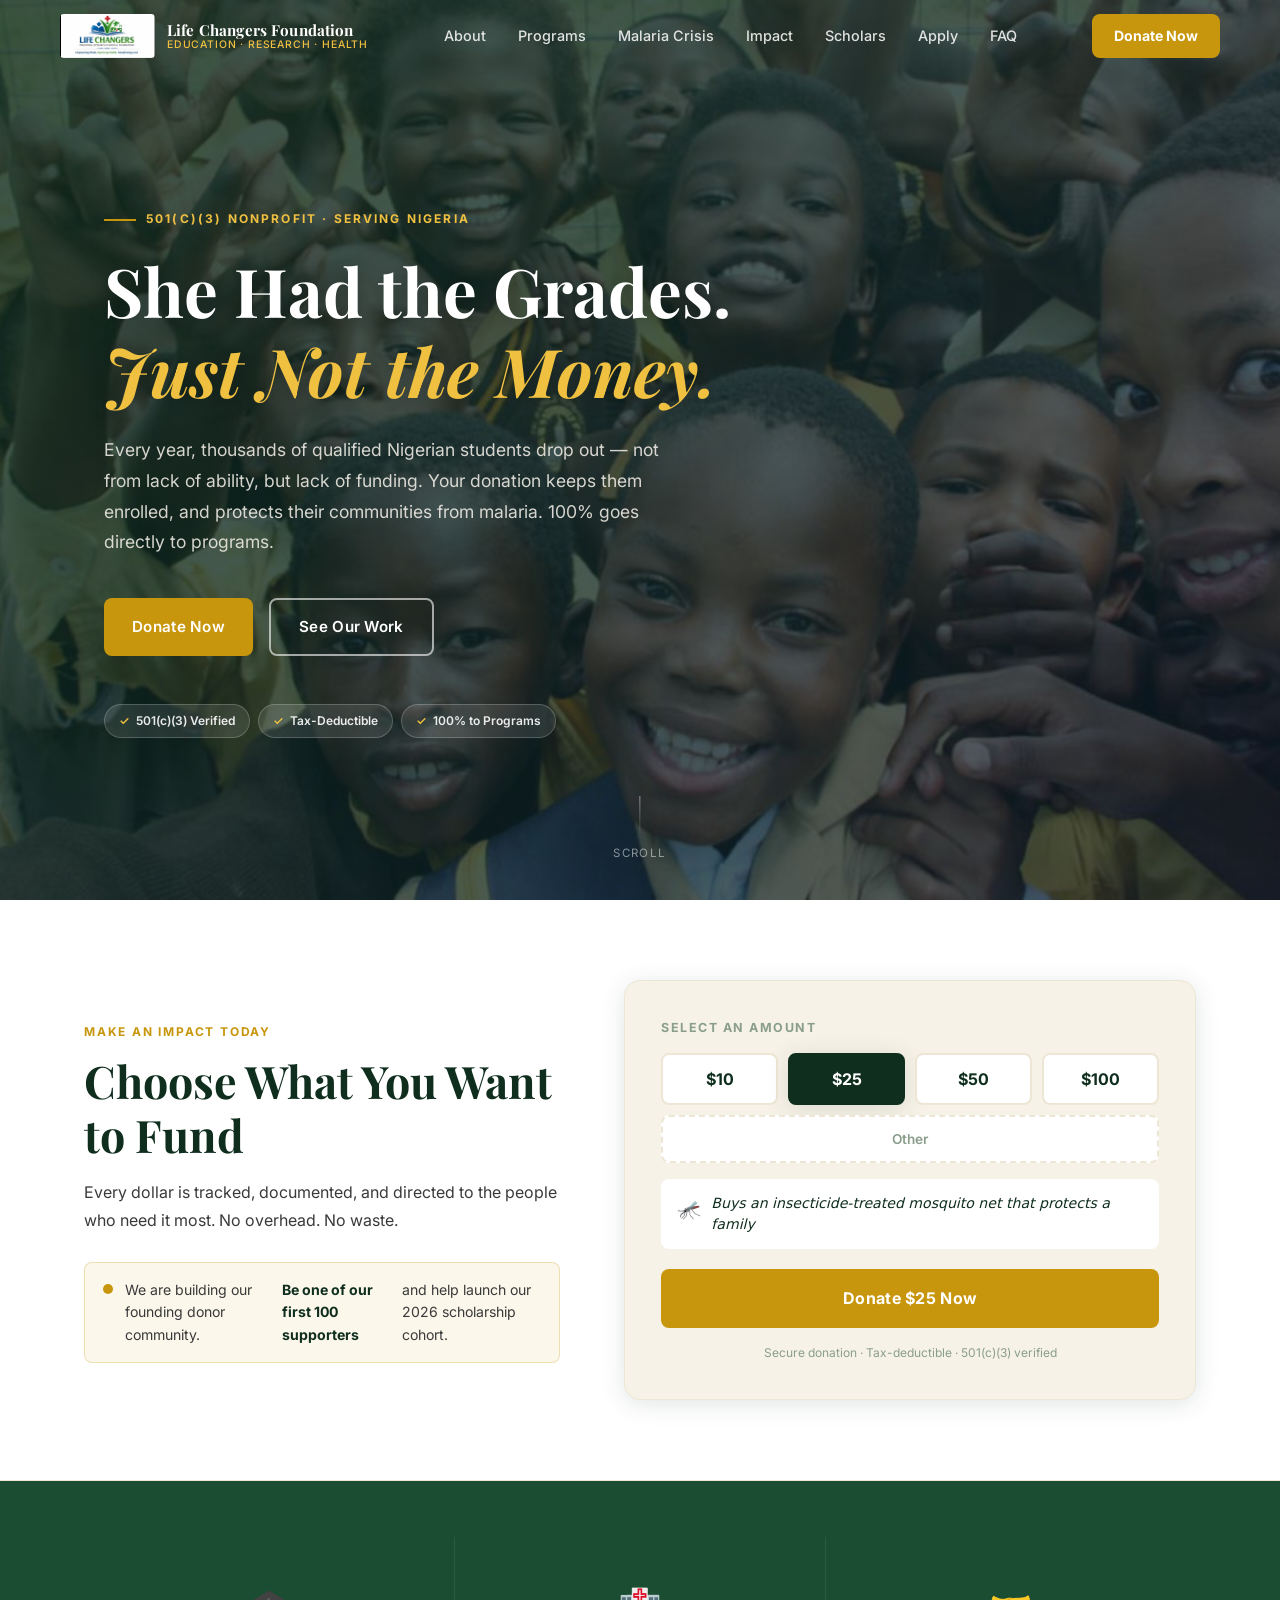
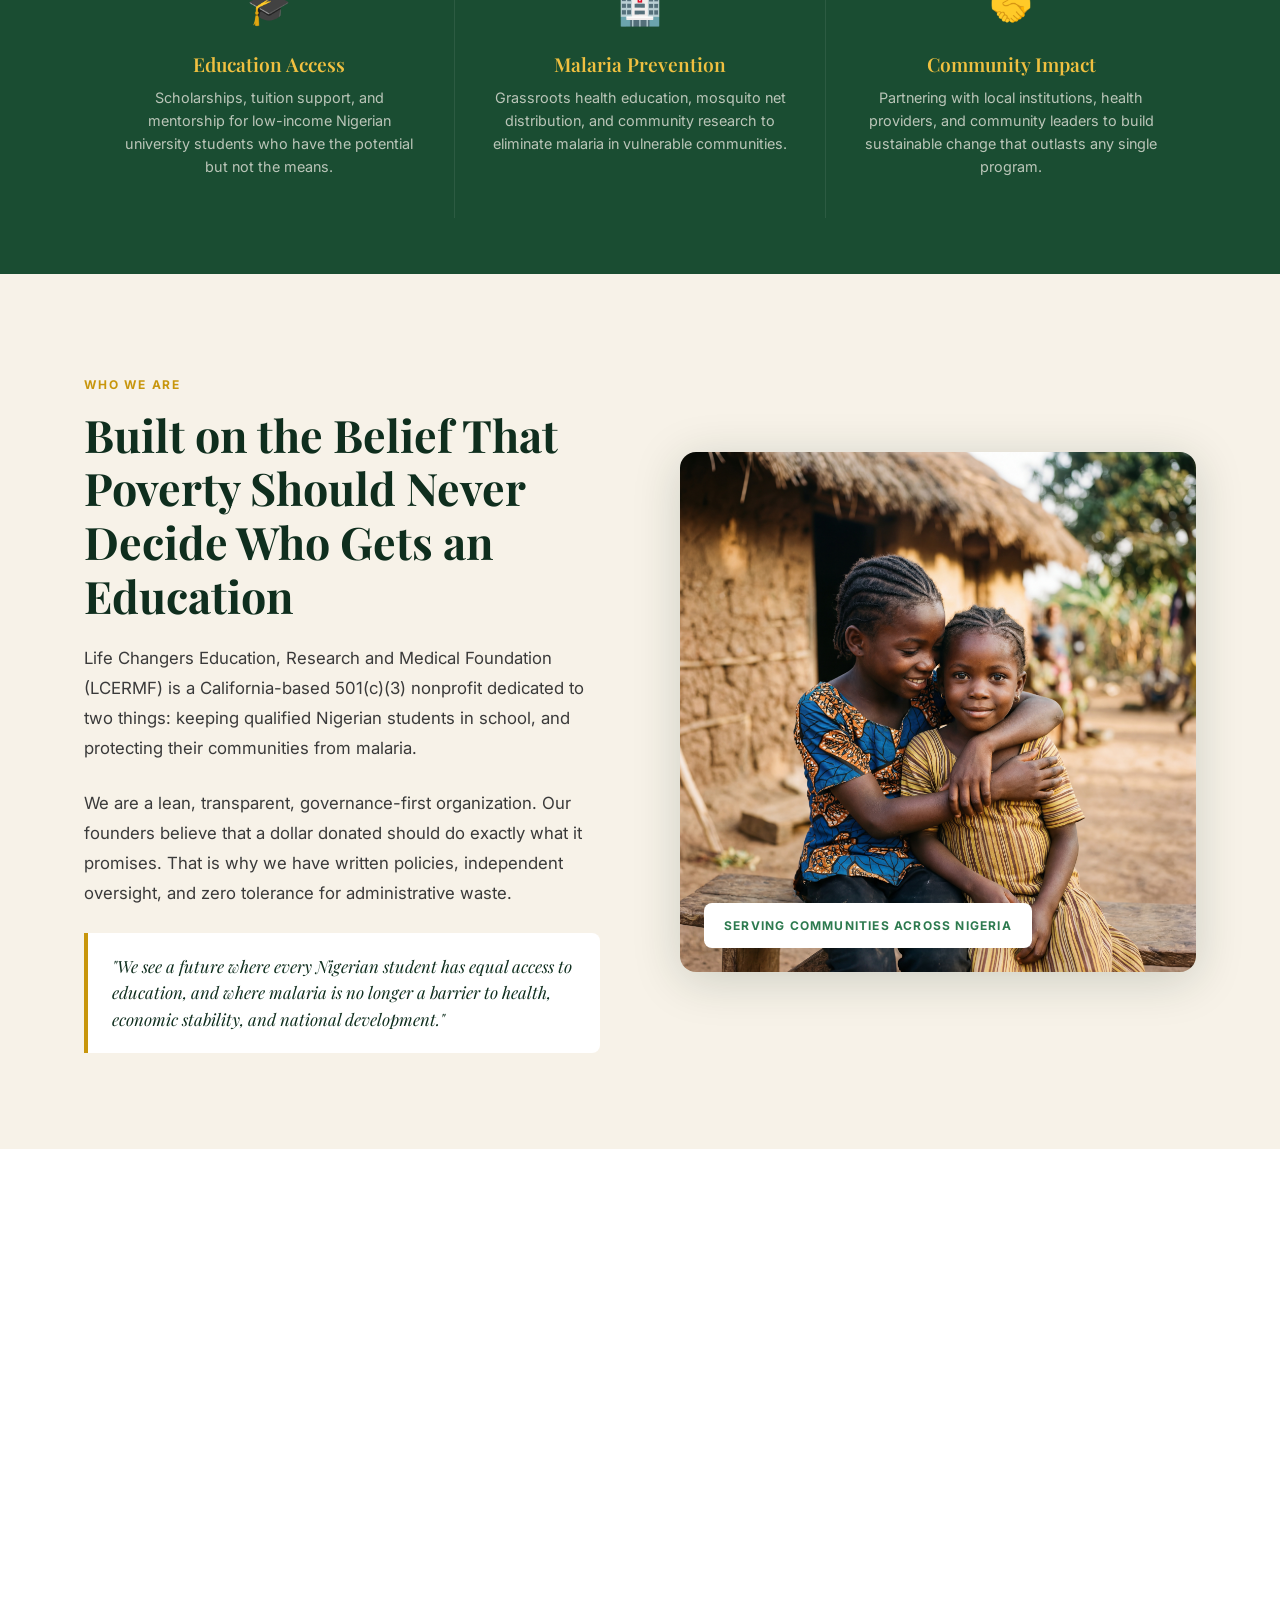
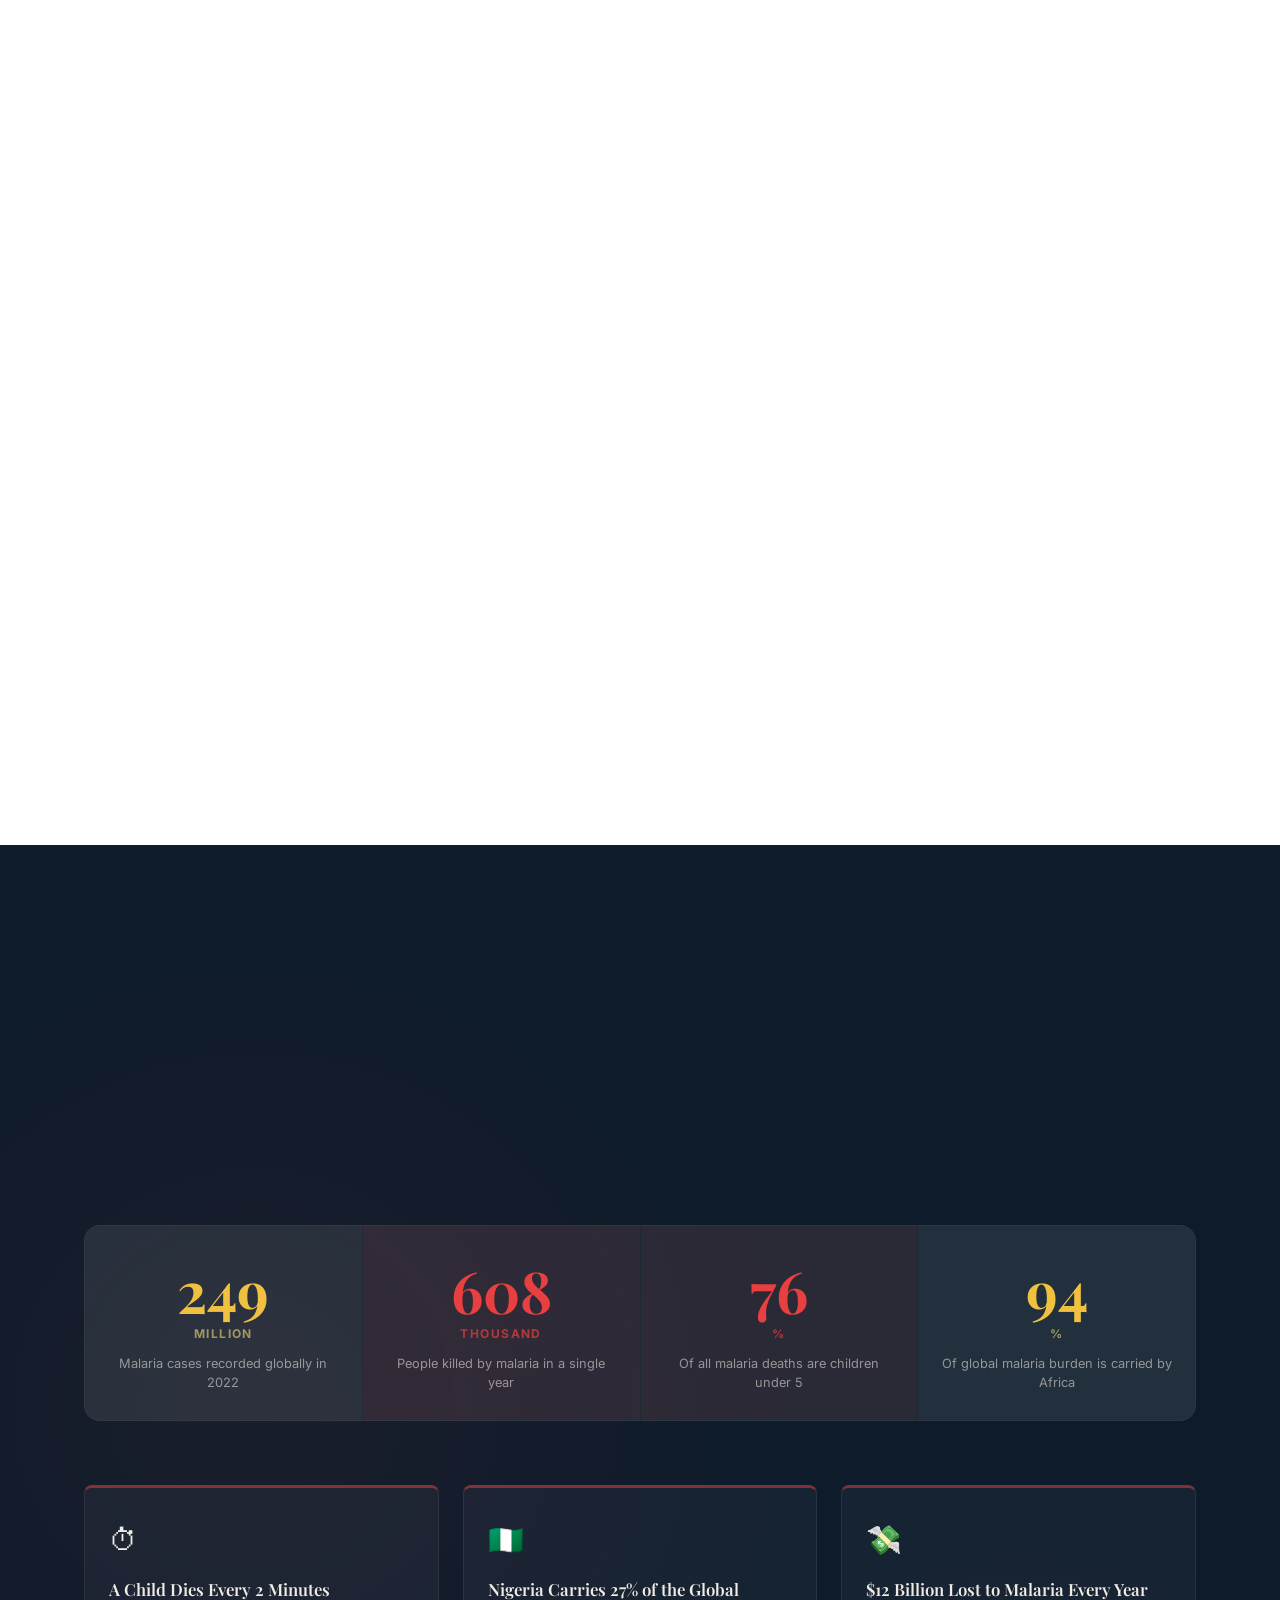
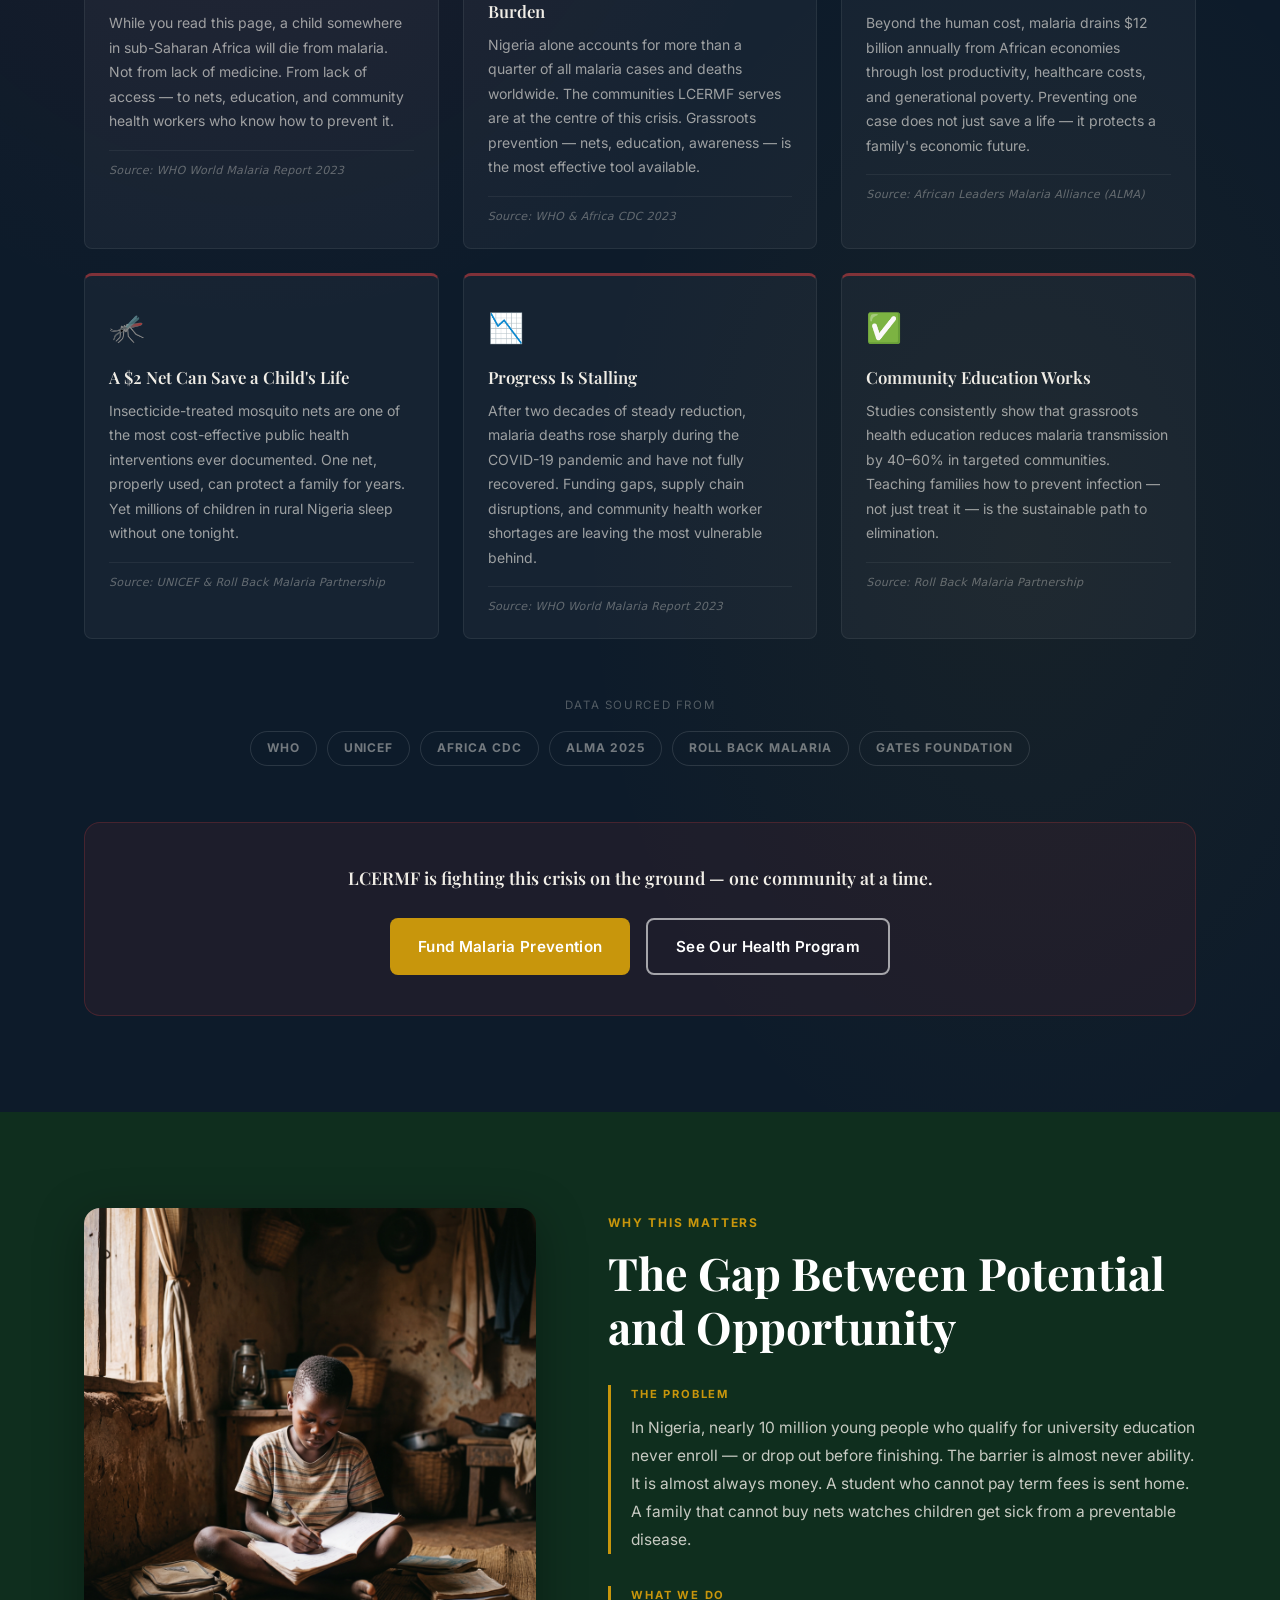
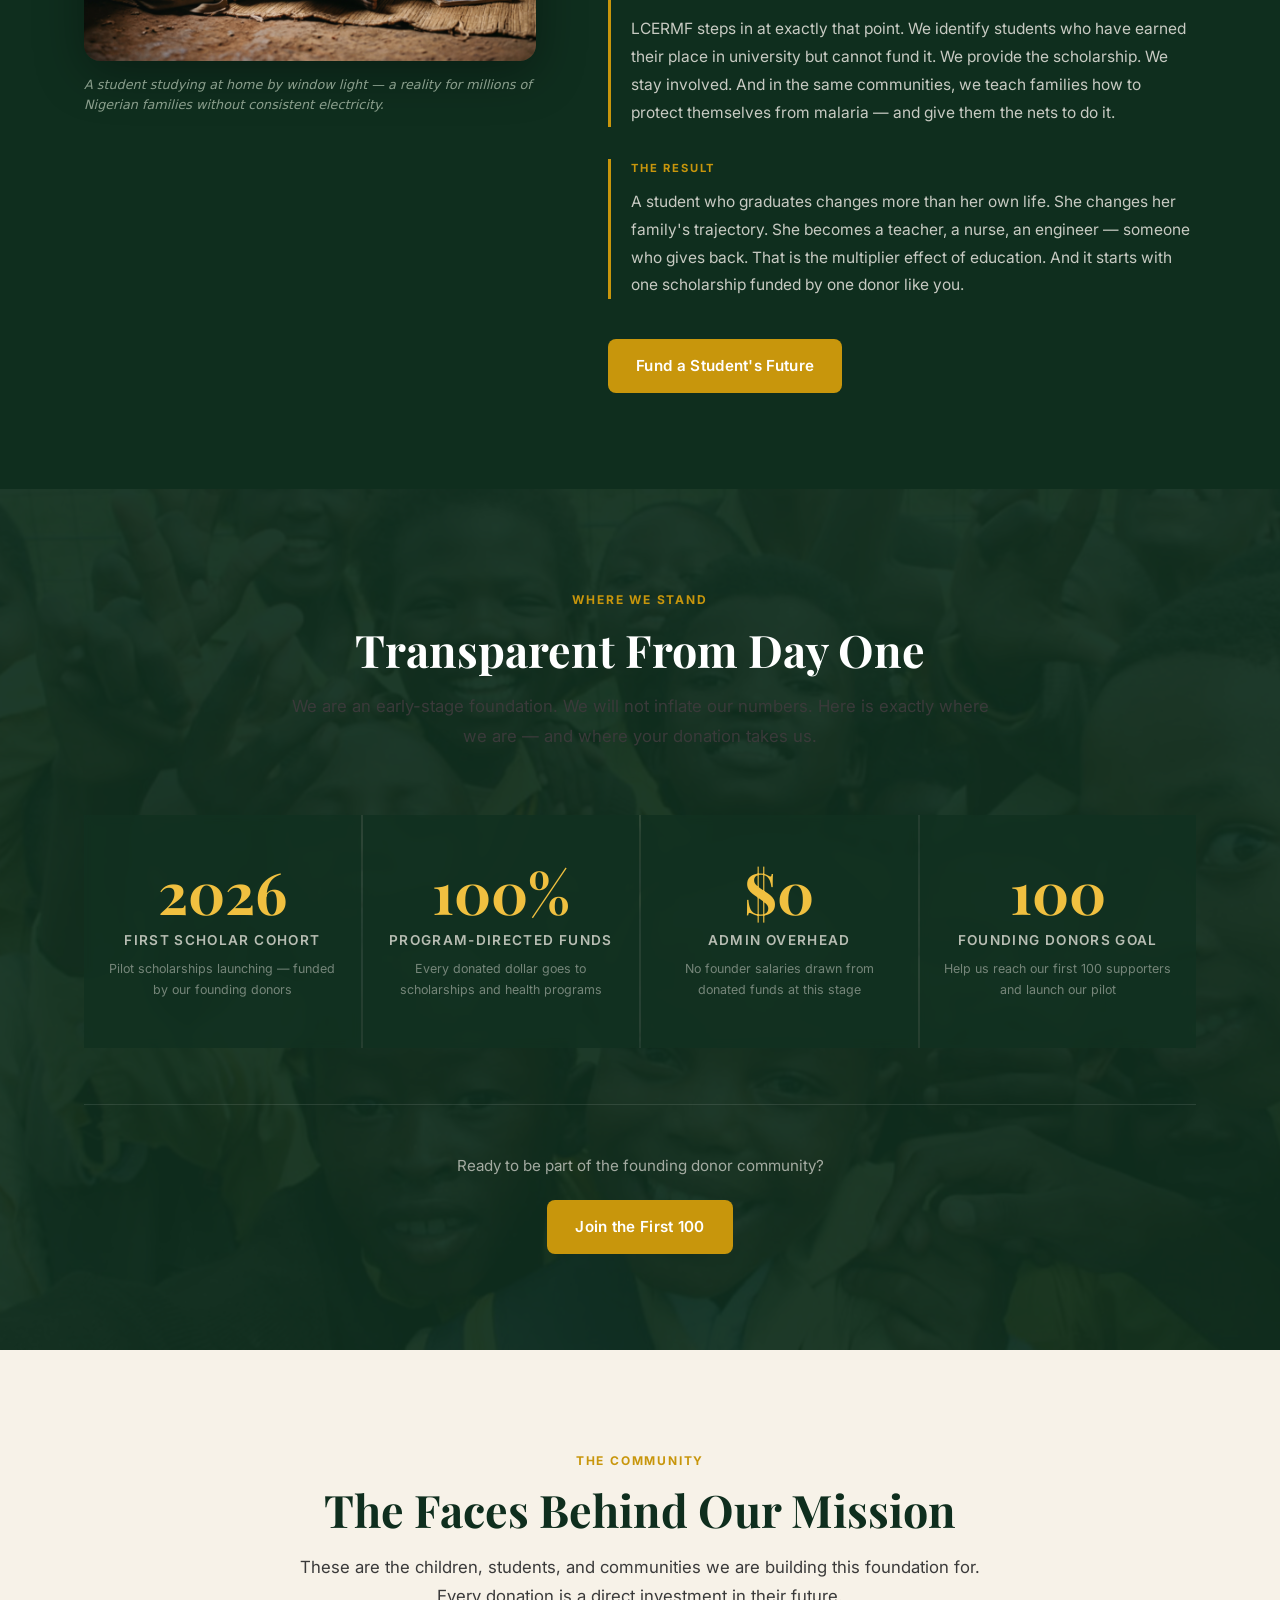
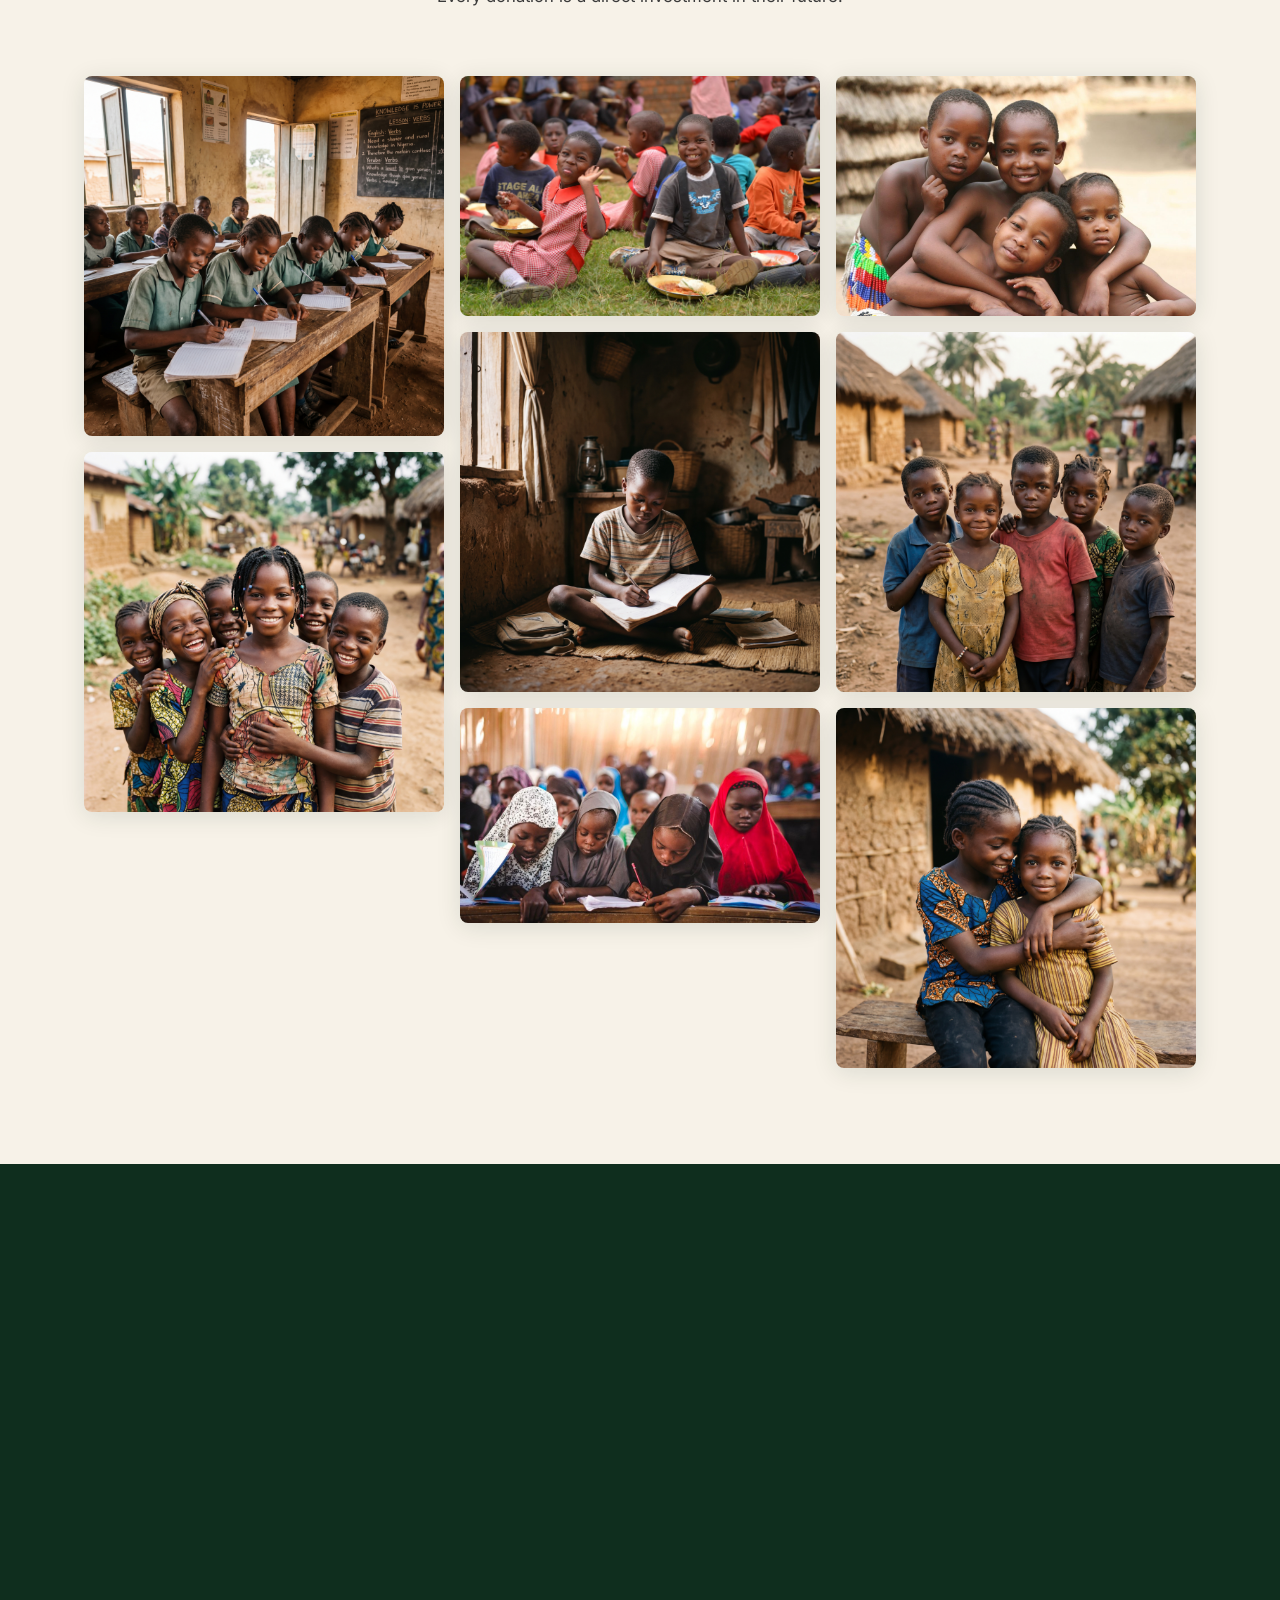
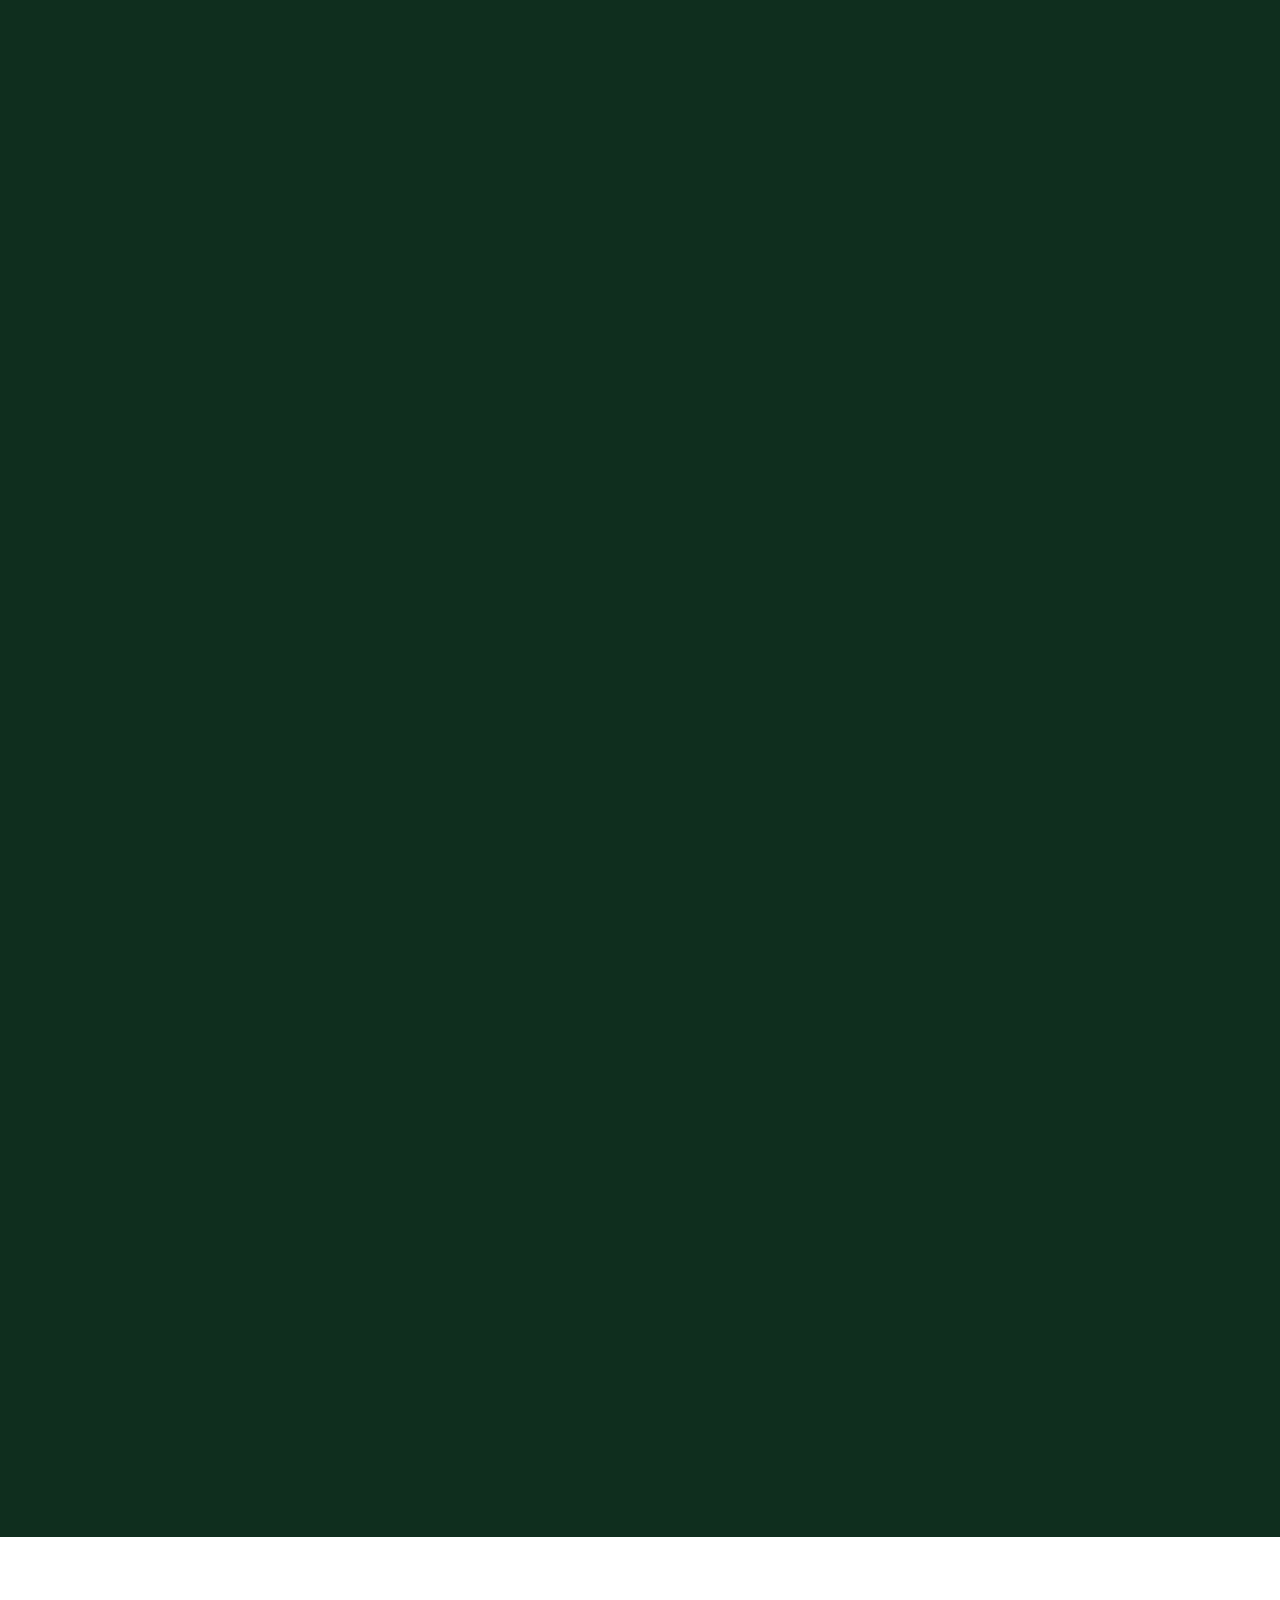
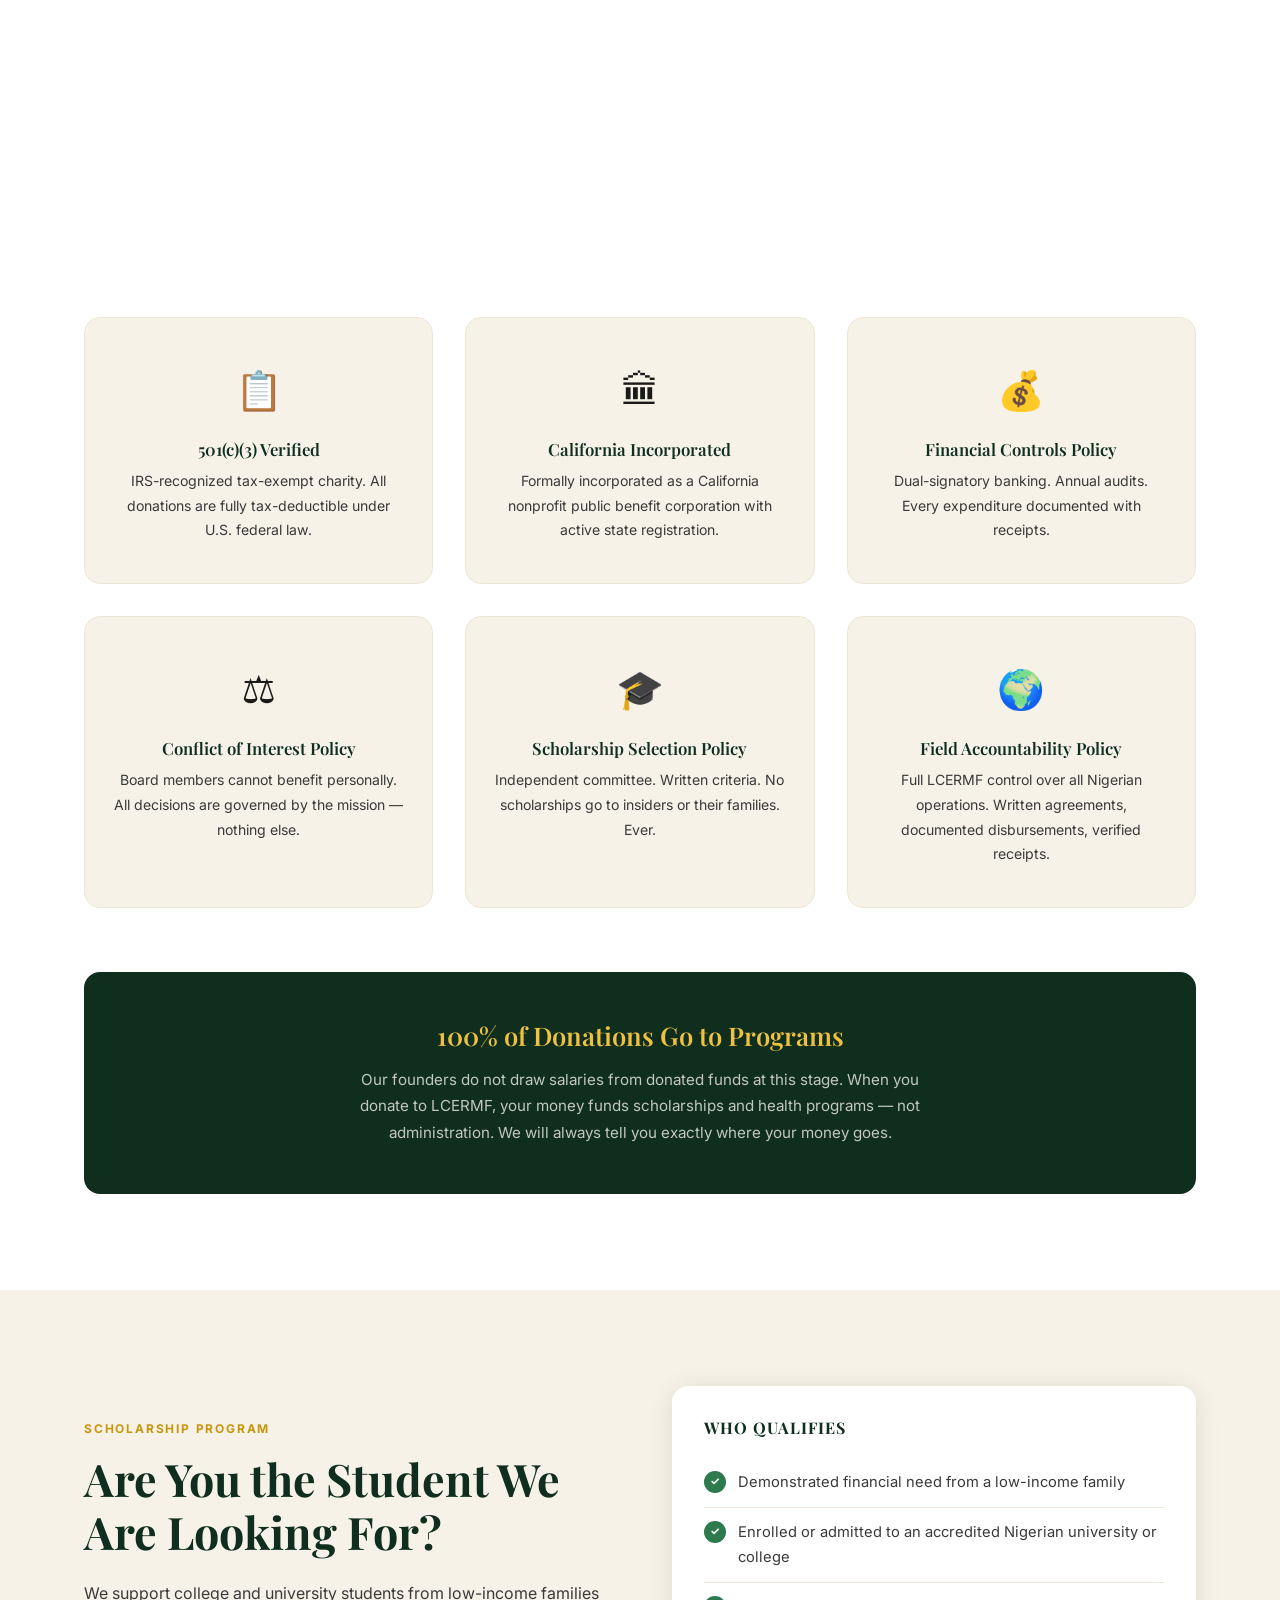
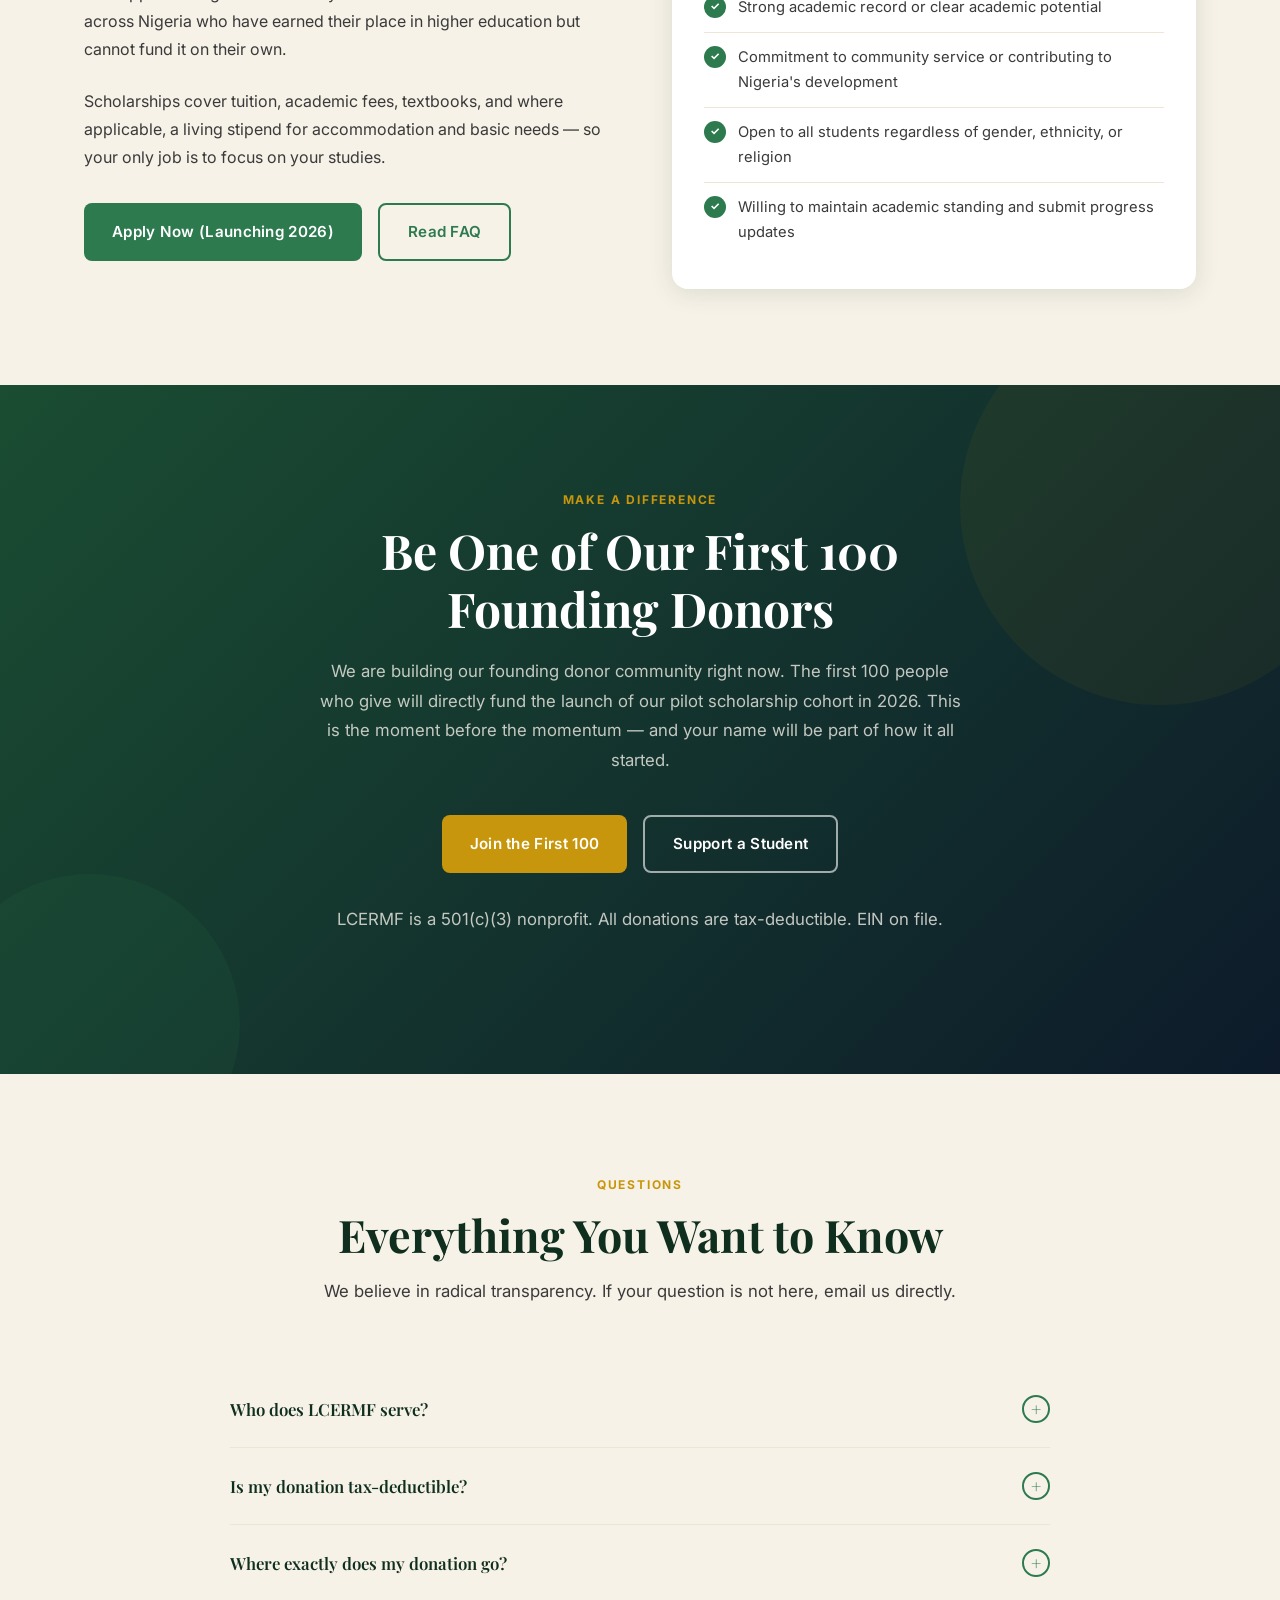
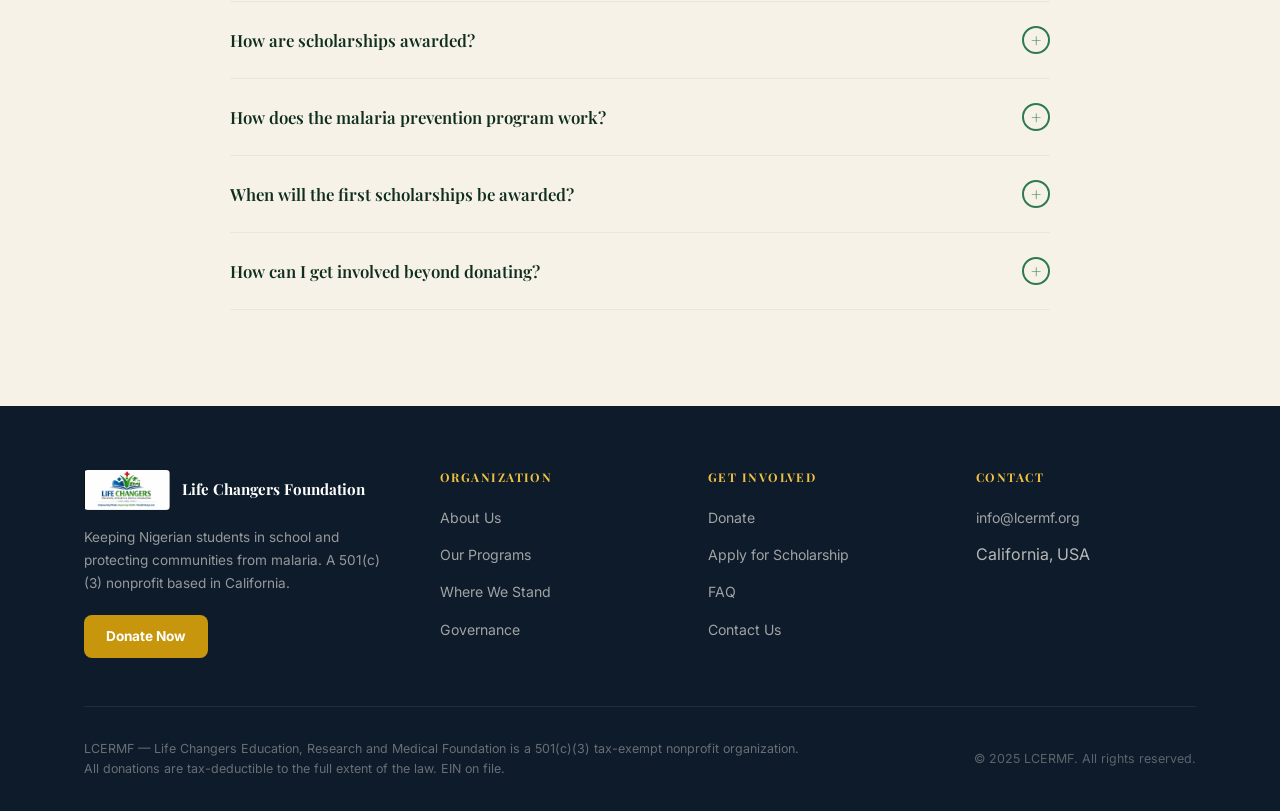
==== commit 49ed6640: "Add Scholars section, Malaria Crisis section, and journey cards - Add 'Our Scholars' section showcas" ====
--- a/index.html
+++ b/index.html
@@ -43,7 +43,9 @@
     <ul class="nav-links">
       <li><a href="#about">About</a></li>
       <li><a href="#programs">Programs</a></li>
+      <li><a href="#malaria-facts">Malaria Crisis</a></li>
       <li><a href="#story">Impact</a></li>
+      <li><a href="#scholars">Scholars</a></li>
       <li><a href="#scholarship">Apply</a></li>
       <li><a href="#faq">FAQ</a></li>
     </ul>
@@ -62,8 +64,10 @@
 <div class="mobile-menu" id="mobile-menu">
   <button class="mobile-close" id="mobile-close" aria-label="Close menu">&times;</button>
   <a href="#about"       onclick="closeMobileMenu()">About</a>
-  <a href="#programs"    onclick="closeMobileMenu()">Programs</a>
+  <a href="#programs"      onclick="closeMobileMenu()">Programs</a>
+  <a href="#malaria-facts" onclick="closeMobileMenu()">Malaria Crisis</a>
   <a href="#story"       onclick="closeMobileMenu()">Impact</a>
+  <a href="#scholars"    onclick="closeMobileMenu()">Scholars</a>
   <a href="#scholarship" onclick="closeMobileMenu()">Apply</a>
   <a href="#faq"         onclick="closeMobileMenu()">FAQ</a>
   <a href="#give" class="btn-gold btn" onclick="closeMobileMenu()">Donate Now</a>
@@ -271,6 +275,119 @@
 </section>
 
 <!-- ══════════════════════════════════════════════════
+     MALARIA FACTS & CRISIS
+══════════════════════════════════════════════════ -->
+<section id="malaria-facts" class="section--navy malaria-section">
+  <div class="container">
+
+    <div class="section-header">
+      <span class="section-label malaria-label reveal">The Silent Emergency</span>
+      <h2 class="reveal reveal-delay-1">Malaria Is Still Killing Children.<br /><em>Every Two Minutes.</em></h2>
+      <p class="reveal reveal-delay-2">These are not projections. This is what is happening right now across Africa — and most of these deaths are entirely preventable.</p>
+    </div>
+
+    <!-- Stat counters -->
+    <div class="malaria-stats reveal reveal-delay-2">
+
+      <div class="malaria-stat">
+        <div class="malaria-stat-number" data-target="249">0</div>
+        <div class="malaria-stat-unit">Million</div>
+        <div class="malaria-stat-label">Malaria cases recorded globally in 2022</div>
+      </div>
+
+      <div class="malaria-stat malaria-stat--alert">
+        <div class="malaria-stat-number" data-target="608">0</div>
+        <div class="malaria-stat-unit">Thousand</div>
+        <div class="malaria-stat-label">People killed by malaria in a single year</div>
+      </div>
+
+      <div class="malaria-stat malaria-stat--alert">
+        <div class="malaria-stat-number" data-target="76">0</div>
+        <div class="malaria-stat-unit">%</div>
+        <div class="malaria-stat-label">Of all malaria deaths are children under 5</div>
+      </div>
+
+      <div class="malaria-stat">
+        <div class="malaria-stat-number" data-target="94">0</div>
+        <div class="malaria-stat-unit">%</div>
+        <div class="malaria-stat-label">Of global malaria burden is carried by Africa</div>
+      </div>
+
+    </div>
+
+    <!-- Fact cards -->
+    <div class="malaria-facts-grid">
+
+      <div class="malaria-fact-card reveal">
+        <div class="malaria-fact-icon">⏱</div>
+        <h3>A Child Dies Every 2 Minutes</h3>
+        <p>While you read this page, a child somewhere in sub-Saharan Africa will die from malaria. Not from lack of medicine. From lack of access — to nets, education, and community health workers who know how to prevent it.</p>
+        <span class="malaria-fact-source">Source: WHO World Malaria Report 2023</span>
+      </div>
+
+      <div class="malaria-fact-card reveal reveal-delay-1">
+        <div class="malaria-fact-icon">🇳🇬</div>
+        <h3>Nigeria Carries 27% of the Global Burden</h3>
+        <p>Nigeria alone accounts for more than a quarter of all malaria cases and deaths worldwide. The communities LCERMF serves are at the centre of this crisis. Grassroots prevention — nets, education, awareness — is the most effective tool available.</p>
+        <span class="malaria-fact-source">Source: WHO & Africa CDC 2023</span>
+      </div>
+
+      <div class="malaria-fact-card reveal reveal-delay-2">
+        <div class="malaria-fact-icon">💸</div>
+        <h3>$12 Billion Lost to Malaria Every Year</h3>
+        <p>Beyond the human cost, malaria drains $12 billion annually from African economies through lost productivity, healthcare costs, and generational poverty. Preventing one case does not just save a life — it protects a family's economic future.</p>
+        <span class="malaria-fact-source">Source: African Leaders Malaria Alliance (ALMA)</span>
+      </div>
+
+      <div class="malaria-fact-card reveal">
+        <div class="malaria-fact-icon">🦟</div>
+        <h3>A $2 Net Can Save a Child's Life</h3>
+        <p>Insecticide-treated mosquito nets are one of the most cost-effective public health interventions ever documented. One net, properly used, can protect a family for years. Yet millions of children in rural Nigeria sleep without one tonight.</p>
+        <span class="malaria-fact-source">Source: UNICEF & Roll Back Malaria Partnership</span>
+      </div>
+
+      <div class="malaria-fact-card reveal reveal-delay-1">
+        <div class="malaria-fact-icon">📉</div>
+        <h3>Progress Is Stalling</h3>
+        <p>After two decades of steady reduction, malaria deaths rose sharply during the COVID-19 pandemic and have not fully recovered. Funding gaps, supply chain disruptions, and community health worker shortages are leaving the most vulnerable behind.</p>
+        <span class="malaria-fact-source">Source: WHO World Malaria Report 2023</span>
+      </div>
+
+      <div class="malaria-fact-card reveal reveal-delay-2">
+        <div class="malaria-fact-icon">✅</div>
+        <h3>Community Education Works</h3>
+        <p>Studies consistently show that grassroots health education reduces malaria transmission by 40–60% in targeted communities. Teaching families how to prevent infection — not just treat it — is the sustainable path to elimination.</p>
+        <span class="malaria-fact-source">Source: Roll Back Malaria Partnership</span>
+      </div>
+
+    </div>
+
+    <!-- Credibility / source logos strip -->
+    <div class="malaria-sources reveal">
+      <p class="malaria-sources-label">Data sourced from</p>
+      <div class="malaria-source-badges">
+        <span class="source-badge">WHO</span>
+        <span class="source-badge">UNICEF</span>
+        <span class="source-badge">Africa CDC</span>
+        <span class="source-badge">ALMA 2025</span>
+        <span class="source-badge">Roll Back Malaria</span>
+        <span class="source-badge">Gates Foundation</span>
+      </div>
+    </div>
+
+    <!-- CTA -->
+    <div class="malaria-cta reveal">
+      <p>LCERMF is fighting this crisis on the ground — one community at a time.</p>
+      <div style="display:flex;gap:16px;justify-content:center;flex-wrap:wrap;">
+        <a href="#give" class="btn btn-gold btn-pulse">Fund Malaria Prevention</a>
+        <a href="#programs" class="btn btn-white">See Our Health Program</a>
+      </div>
+    </div>
+
+  </div>
+</section>
+
+<!-- ══════════════════════════════════════════════════
      STORY SECTION
 ══════════════════════════════════════════════════ -->
 <section id="story" class="section--green">
@@ -395,6 +512,184 @@
         <img src="img/1773815753012-14merou36ye.jpg" alt="Two girls embracing" />
       </div>
     </div>
+  </div>
+</section>
+
+<!-- ══════════════════════════════════════════════════
+     SCHOLARS — LIVES CHANGED
+══════════════════════════════════════════════════ -->
+<section id="scholars" class="section--green">
+  <div class="container">
+
+    <div class="section-header">
+      <span class="section-label reveal">Lives Changed</span>
+      <h2 class="reveal reveal-delay-1">Meet the Students We've Helped Through School</h2>
+      <p class="reveal reveal-delay-2">These are real people — not statistics. Every face here represents a family whose future shifted the day someone chose to give. A few have graduated. Others are still on their journey. All of them need your continued support.</p>
+    </div>
+
+    <div class="scholars-grid">
+
+      <!-- Scholar 1 / 2 / 9 — Vivian (Journey Card) -->
+      <div class="scholar-card scholar-card--journey reveal">
+        <div class="journey-top">
+          <span class="scholar-badge scholar-badge--enrolled" style="position:static;transform:none;">📚 Enrolled</span>
+          <h3 class="scholar-name">Vivian</h3>
+          <p class="scholar-field">Microbiology</p>
+        </div>
+        <div class="journey-timeline">
+          <div class="journey-step">
+            <div class="journey-photo">
+              <img src="img/scholars/scholar-01.jpg" alt="Vivian" />
+            </div>
+            <span class="journey-label">📚 Year One</span>
+          </div>
+          <div class="journey-arrow">→</div>
+          <div class="journey-step">
+            <div class="journey-photo">
+              <img src="img/scholars/scholar-02.jpg" alt="Vivian" />
+            </div>
+            <span class="journey-label">🌱 Growing</span>
+          </div>
+          <div class="journey-arrow">→</div>
+          <div class="journey-step">
+            <div class="journey-photo">
+              <img src="img/scholars/scholar-09.jpg" alt="Vivian" />
+            </div>
+            <span class="journey-label">⭐ Today</span>
+          </div>
+        </div>
+        <p class="scholar-quote">"Science taught me that life exists in places the naked eye cannot see. I want to use that knowledge to protect lives that others overlook."</p>
+      </div>
+
+      <!-- Scholar 3 / 4 — Ginika (Journey Card, full width) -->
+      <div class="scholar-card scholar-card--journey reveal reveal-delay-2">
+        <div class="journey-top">
+          <span class="scholar-badge scholar-badge--graduated" style="position:static;transform:none;">🎓 Graduated</span>
+          <h3 class="scholar-name">Ginika</h3>
+          <p class="scholar-field">Electrical Engineering · From enrolment to graduation day</p>
+        </div>
+        <div class="journey-timeline">
+
+          <div class="journey-step">
+            <div class="journey-photo">
+              <img src="img/scholars/scholar-04.jpg" alt="Ginika — During the programme" />
+            </div>
+            <span class="journey-label">📚 During the Programme</span>
+          </div>
+          <div class="journey-arrow">→</div>
+          <div class="journey-step">
+            <div class="journey-photo">
+              <img src="img/scholars/scholar-03.jpg" alt="Ginika — Graduation Day" />
+            </div>
+            <span class="journey-label">🎓 Graduation Day</span>
+          </div>
+        </div>
+        <p class="scholar-quote">"I want to bring light to places that have never had it — literally and figuratively."</p>
+      </div>
+
+
+      <!-- Scholar 5 / 8 / 11 — Henry (Journey Card, full width) -->
+      <div class="scholar-card scholar-card--journey reveal">
+        <div class="journey-top">
+          <span class="scholar-badge scholar-badge--graduated" style="position:static;transform:none;">🎓 Graduated</span>
+          <h3 class="scholar-name">Henry</h3>
+          <p class="scholar-field">Nursing &amp; Biochemistry · From classroom to operating theatre to national service</p>
+        </div>
+        <div class="journey-timeline">
+          <div class="journey-step">
+            <div class="journey-photo">
+              <img src="img/scholars/scholar-08.jpg" alt="Henry — Graduation Day" />
+            </div>
+            <span class="journey-label">🎓 Graduation Day</span>
+          </div>
+          <div class="journey-arrow">→</div>
+          <div class="journey-step">
+            <div class="journey-photo">
+              <img src="img/scholars/scholar-05.jpg" alt="Henry — Working in the Operating Room" />
+            </div>
+            <span class="journey-label">🏥 In the Operating Room</span>
+          </div>
+          <div class="journey-arrow">→</div>
+          <div class="journey-step">
+            <div class="journey-photo">
+              <img src="img/scholars/scholar-11.jpg" alt="Henry — NYSC Certificate of National Service" />
+            </div>
+            <span class="journey-label">🇳🇬 National Service Complete</span>
+          </div>
+        </div>
+        <p class="scholar-quote">"I walked into that operating room knowing LCERMF believed in me first. That belief is the fuel I carry into every shift."</p>
+      </div>
+
+      <!-- Scholar 6 — Enrolled -->
+      <div class="scholar-card reveal reveal-delay-2">
+        <div class="scholar-photo-wrap">
+          <img src="img/scholars/scholar-06.jpg" alt="Chibuzo — Microbiology" />
+          <span class="scholar-badge scholar-badge--enrolled">📚 Enrolled</span>
+        </div>
+        <div class="scholar-body">
+          <h3 class="scholar-name">Chibuzo</h3>
+          <p class="scholar-field">Microbiology</p>
+          <p class="scholar-quote">"The smallest things cause the greatest harm. Understanding them is how we protect our people."</p>
+        </div>
+      </div>
+
+      <!-- Scholar 7 / 10 — Chinaza (Journey Card) -->
+      <div class="scholar-card scholar-card--journey reveal">
+        <div class="journey-top">
+          <span class="scholar-badge scholar-badge--enrolled" style="position:static;transform:none;">📚 Enrolled</span>
+          <h3 class="scholar-name">Chinaza</h3>
+          <p class="scholar-field">Community Health</p>
+        </div>
+        <div class="journey-timeline">
+          <div class="journey-step">
+            <div class="journey-photo">
+              <img src="img/scholars/scholar-10.jpg" alt="Chinaza" />
+            </div>
+            <span class="journey-label">📚 In the Programme</span>
+          </div>
+          <div class="journey-arrow">→</div>
+          <div class="journey-step">
+            <div class="journey-photo">
+              <img src="img/scholars/scholar-07.jpg" alt="Chinaza" />
+            </div>
+            <span class="journey-label">🌟 Growing Strong</span>
+          </div>
+        </div>
+        <p class="scholar-quote">"Health is not a privilege. It is a right — and I will spend my career making sure my community knows that."</p>
+      </div>
+
+
+
+
+
+    </div><!-- /.scholars-grid -->
+
+    <!-- Expand CTA -->
+    <div class="scholars-expand-cta reveal">
+      <div class="scholars-cta-divider"></div>
+      <p class="scholars-cta-lead">There are many more students who qualify — and nowhere near enough funding to reach them.</p>
+      <p class="scholars-cta-sub">Your donation directly funds the next name on this wall.</p>
+      <a href="#give" class="btn btn-gold btn-pulse">Help Us Add More Students</a>
+    </div>
+
+    <!-- Encouragement message form -->
+    <div class="message-section reveal">
+      <div class="message-header">
+        <h3>Leave a Word of Encouragement</h3>
+        <p>These students carry the weight of their families' hopes every single day. A few words of support from someone who believes in them — even a stranger — means more than you know.</p>
+      </div>
+
+      <form class="message-form" id="message-form" novalidate>
+        <input type="text" id="msg-name" class="message-input" placeholder="Your name (optional)" autocomplete="off" />
+        <textarea id="msg-text" class="message-textarea" placeholder="Write a message of encouragement for our scholars…" rows="4"></textarea>
+        <button type="submit" class="btn btn-gold message-submit">Send Encouragement</button>
+      </form>
+
+      <div class="messages-wall" id="messages-wall">
+        <!-- JS renders submitted messages here -->
+      </div>
+    </div>
+
   </div>
 </section>
 
--- a/css/style.css
+++ b/css/style.css
@@ -1364,3 +1364,485 @@
   border-left: 3px solid var(--gold);
   padding-left: 14px;
 }
+
+/* ══════════════════════════════════════════════════════════════
+   MALARIA FACTS SECTION
+══════════════════════════════════════════════════════════════ */
+
+.malaria-section {
+  padding: 96px 0;
+  position: relative;
+  overflow: hidden;
+}
+.malaria-section::before {
+  content: '';
+  position: absolute;
+  inset: 0;
+  background:
+    radial-gradient(ellipse 60% 40% at 20% 30%, rgba(232,64,64,0.06) 0%, transparent 70%),
+    radial-gradient(ellipse 50% 50% at 80% 70%, rgba(200,150,12,0.05) 0%, transparent 70%);
+  pointer-events: none;
+}
+
+.malaria-label { color: #e84040 !important; }
+.malaria-section .section-header h2 { color: var(--text-light); }
+.malaria-section .section-header h2 em {
+  color: #e84040;
+  font-style: italic;
+}
+.malaria-section .section-header p { color: rgba(240,237,230,0.65); }
+
+/* ── Stat counters ─────────────────────────────────────────── */
+.malaria-stats {
+  display: grid;
+  grid-template-columns: repeat(4, 1fr);
+  gap: 1px;
+  background: rgba(255,255,255,0.06);
+  border-radius: var(--radius-lg);
+  overflow: hidden;
+  margin-bottom: 64px;
+  border: 1px solid rgba(255,255,255,0.07);
+}
+@media (max-width: 768px) {
+  .malaria-stats { grid-template-columns: repeat(2, 1fr); }
+}
+@media (max-width: 480px) {
+  .malaria-stats { grid-template-columns: 1fr 1fr; }
+}
+
+.malaria-stat {
+  background: rgba(255,255,255,0.03);
+  padding: 36px 20px 28px;
+  text-align: center;
+  position: relative;
+}
+.malaria-stat--alert {
+  background: rgba(232,64,64,0.07);
+}
+.malaria-stat--alert .malaria-stat-number { color: #e84040; }
+.malaria-stat--alert .malaria-stat-unit   { color: rgba(232,64,64,0.7); }
+
+.malaria-stat-number {
+  font-family: var(--font-display);
+  font-size: clamp(2.4rem, 5vw, 3.6rem);
+  font-weight: 700;
+  color: var(--gold-light);
+  line-height: 1;
+  display: block;
+}
+.malaria-stat-unit {
+  font-size: 0.75rem;
+  font-weight: 700;
+  letter-spacing: 0.12em;
+  text-transform: uppercase;
+  color: rgba(240,220,120,0.6);
+  margin: 4px 0 10px;
+}
+.malaria-stat-label {
+  font-size: 0.8rem;
+  color: rgba(240,237,230,0.55);
+  line-height: 1.5;
+}
+
+/* ── Fact cards ─────────────────────────────────────────────── */
+.malaria-facts-grid {
+  display: grid;
+  grid-template-columns: repeat(3, 1fr);
+  gap: 24px;
+  margin-bottom: 56px;
+}
+@media (max-width: 1024px) {
+  .malaria-facts-grid { grid-template-columns: repeat(2, 1fr); }
+}
+@media (max-width: 600px) {
+  .malaria-facts-grid { grid-template-columns: 1fr; }
+}
+
+.malaria-fact-card {
+  background: rgba(255,255,255,0.04);
+  border: 1px solid rgba(255,255,255,0.07);
+  border-top: 3px solid rgba(232,64,64,0.5);
+  border-radius: var(--radius);
+  padding: 28px 24px 22px;
+  transition: border-color 0.3s ease, transform 0.3s ease, box-shadow 0.3s ease;
+}
+.malaria-fact-card:hover {
+  border-top-color: #e84040;
+  transform: translateY(-4px);
+  box-shadow: 0 12px 36px rgba(232,64,64,0.12);
+}
+.malaria-fact-icon {
+  font-size: 1.8rem;
+  margin-bottom: 14px;
+  display: block;
+}
+.malaria-fact-card h3 {
+  font-family: var(--font-display);
+  font-size: 1.05rem;
+  color: var(--text-light);
+  margin-bottom: 10px;
+  line-height: 1.3;
+}
+.malaria-fact-card p {
+  font-size: 0.875rem;
+  color: rgba(240,237,230,0.62);
+  line-height: 1.75;
+  margin-bottom: 16px;
+}
+.malaria-fact-source {
+  font-size: 0.7rem;
+  color: rgba(240,237,230,0.35);
+  font-style: italic;
+  letter-spacing: 0.02em;
+  border-top: 1px solid rgba(255,255,255,0.06);
+  padding-top: 10px;
+  display: block;
+}
+
+/* ── Source badges ──────────────────────────────────────────── */
+.malaria-sources {
+  text-align: center;
+  margin-bottom: 56px;
+}
+.malaria-sources-label {
+  font-size: 0.72rem;
+  text-transform: uppercase;
+  letter-spacing: 0.14em;
+  color: rgba(240,237,230,0.3);
+  margin-bottom: 16px;
+}
+.malaria-source-badges {
+  display: flex;
+  flex-wrap: wrap;
+  justify-content: center;
+  gap: 10px;
+}
+.source-badge {
+  display: inline-block;
+  padding: 6px 16px;
+  border: 1px solid rgba(255,255,255,0.12);
+  border-radius: 20px;
+  font-size: 0.75rem;
+  font-weight: 700;
+  letter-spacing: 0.08em;
+  color: rgba(240,237,230,0.45);
+  text-transform: uppercase;
+  transition: border-color 0.25s, color 0.25s;
+}
+.source-badge:hover {
+  border-color: rgba(200,150,12,0.5);
+  color: var(--gold-light);
+}
+
+/* ── Malaria CTA ────────────────────────────────────────────── */
+.malaria-cta {
+  text-align: center;
+  background: rgba(232,64,64,0.07);
+  border: 1px solid rgba(232,64,64,0.2);
+  border-radius: var(--radius-lg);
+  padding: 40px 32px;
+}
+.malaria-cta p {
+  color: var(--text-light);
+  font-size: 1.1rem;
+  font-family: var(--font-display);
+  font-weight: 600;
+  margin-bottom: 24px;
+}
+
+/* ══════════════════════════════════════════════════════════════
+   SCHOLARS SECTION
+══════════════════════════════════════════════════════════════ */
+
+/* ── Grid ────────────────────────────────────────────────────── */
+.scholars-grid {
+  display: grid;
+  grid-template-columns: repeat(3, 1fr);
+  gap: 28px;
+  margin-top: 16px;
+}
+@media (max-width: 1024px) {
+  .scholars-grid { grid-template-columns: repeat(2, 1fr); }
+}
+@media (max-width: 600px) {
+  .scholars-grid { grid-template-columns: 1fr; }
+}
+
+/* ── Card ─────────────────────────────────────────────────────── */
+.scholar-card {
+  background: rgba(255,255,255,0.05);
+  border: 1px solid rgba(200,150,12,0.18);
+  border-radius: var(--radius-lg);
+  padding: 32px 24px 28px;
+  display: flex;
+  flex-direction: column;
+  align-items: center;
+  text-align: center;
+  transition: transform 0.3s ease, box-shadow 0.3s ease, border-color 0.3s ease;
+  cursor: default;
+}
+.scholar-card:hover {
+  transform: translateY(-6px);
+  box-shadow: 0 16px 48px rgba(0,0,0,0.35);
+  border-color: rgba(200,150,12,0.4);
+}
+.scholar-card--graduated {
+  border-color: rgba(200,150,12,0.35);
+  background: rgba(200,150,12,0.06);
+}
+.scholar-card--graduated:hover {
+  box-shadow: 0 16px 48px rgba(200,150,12,0.2);
+  border-color: var(--gold);
+}
+
+/* ── Photo wrap ───────────────────────────────────────────────── */
+.scholar-photo-wrap {
+  position: relative;
+  width: 116px;
+  height: 116px;
+  margin-bottom: 20px;
+  flex-shrink: 0;
+}
+.scholar-photo-wrap img {
+  width: 116px;
+  height: 116px;
+  border-radius: 50%;
+  object-fit: cover;
+  border: 3px solid var(--gold);
+  display: block;
+}
+.scholar-card--graduated .scholar-photo-wrap img {
+  box-shadow: 0 0 0 4px rgba(200,150,12,0.2), 0 0 24px rgba(200,150,12,0.35);
+}
+
+/* ── Badge ────────────────────────────────────────────────────── */
+.scholar-badge {
+  position: absolute;
+  bottom: -8px;
+  left: 50%;
+  transform: translateX(-50%);
+  white-space: nowrap;
+  font-size: 0.68rem;
+  font-weight: 700;
+  letter-spacing: 0.04em;
+  padding: 3px 10px;
+  border-radius: 20px;
+}
+.scholar-badge--graduated {
+  background: var(--gold);
+  color: var(--white);
+}
+.scholar-badge--enrolled {
+  background: var(--green-accent);
+  color: var(--white);
+}
+
+/* ── Card body ────────────────────────────────────────────────── */
+.scholar-body {
+  padding-top: 8px;
+}
+.scholar-name {
+  font-family: var(--font-display);
+  font-size: 1.2rem;
+  font-weight: 600;
+  color: var(--text-light);
+  margin-bottom: 6px;
+}
+.scholar-field {
+  font-size: 0.78rem;
+  color: var(--text-muted);
+  letter-spacing: 0.02em;
+  margin-bottom: 14px;
+  line-height: 1.5;
+}
+.scholar-quote {
+  font-size: 0.88rem;
+  font-style: italic;
+  color: rgba(240,237,230,0.7);
+  line-height: 1.65;
+  border-left: 2px solid rgba(200,150,12,0.4);
+  padding-left: 12px;
+  text-align: left;
+}
+
+/* ── Expand CTA ───────────────────────────────────────────────── */
+.scholars-expand-cta {
+  margin-top: 64px;
+  text-align: center;
+}
+.scholars-cta-divider {
+  width: 64px;
+  height: 2px;
+  background: linear-gradient(90deg, transparent, var(--gold), transparent);
+  margin: 0 auto 40px;
+}
+.scholars-cta-lead {
+  font-family: var(--font-display);
+  font-size: clamp(1.1rem, 2.5vw, 1.5rem);
+  color: var(--text-light);
+  margin-bottom: 10px;
+  font-weight: 600;
+}
+.scholars-cta-sub {
+  font-size: 1rem;
+  color: var(--text-muted);
+  margin-bottom: 28px;
+}
+
+/* ── Message section ──────────────────────────────────────────── */
+.message-section {
+  margin-top: 80px;
+  border-top: 1px solid rgba(200,150,12,0.2);
+  padding-top: 64px;
+}
+.message-header {
+  text-align: center;
+  max-width: 600px;
+  margin: 0 auto 40px;
+}
+.message-header h3 {
+  font-family: var(--font-display);
+  font-size: clamp(1.3rem, 3vw, 1.9rem);
+  color: var(--text-light);
+  margin-bottom: 12px;
+}
+.message-header p {
+  color: rgba(240,237,230,0.65);
+  font-size: 0.95rem;
+  line-height: 1.75;
+}
+
+/* ── Message form ─────────────────────────────────────────────── */
+.message-form {
+  max-width: 560px;
+  margin: 0 auto 48px;
+  display: flex;
+  flex-direction: column;
+  gap: 14px;
+}
+.message-input,
+.message-textarea {
+  background: rgba(255,255,255,0.06);
+  border: 1px solid rgba(200,150,12,0.2);
+  border-radius: var(--radius);
+  color: var(--text-light);
+  font-family: var(--font-body);
+  font-size: 0.95rem;
+  padding: 14px 18px;
+  transition: border-color 0.25s ease, background 0.25s ease;
+  resize: none;
+  outline: none;
+}
+.message-input::placeholder,
+.message-textarea::placeholder {
+  color: rgba(240,237,230,0.35);
+}
+.message-input:focus,
+.message-textarea:focus {
+  border-color: var(--gold);
+  background: rgba(255,255,255,0.09);
+}
+.message-textarea { min-height: 110px; }
+.message-submit { align-self: flex-start; }
+
+/* ── Message wall ─────────────────────────────────────────────── */
+.messages-wall {
+  max-width: 720px;
+  margin: 0 auto;
+  display: grid;
+  grid-template-columns: repeat(auto-fill, minmax(280px, 1fr));
+  gap: 20px;
+}
+.message-card {
+  background: rgba(255,255,255,0.05);
+  border: 1px solid rgba(200,150,12,0.15);
+  border-left: 3px solid var(--gold);
+  border-radius: var(--radius);
+  padding: 20px 20px 16px;
+  animation: fadeSlideIn 0.4s ease forwards;
+}
+@keyframes fadeSlideIn {
+  from { opacity: 0; transform: translateY(16px); }
+  to   { opacity: 1; transform: translateY(0); }
+}
+.message-text {
+  font-style: italic;
+  color: rgba(240,237,230,0.8);
+  font-size: 0.9rem;
+  line-height: 1.65;
+  margin-bottom: 10px;
+}
+.message-author {
+  font-size: 0.78rem;
+  color: var(--gold);
+  font-weight: 600;
+  letter-spacing: 0.04em;
+}
+
+/* ── Section header overrides for dark bg ────────────────────── */
+#scholars .section-header h2 { color: var(--text-light); }
+#scholars .section-header p  { color: rgba(240,237,230,0.65); }
+
+/* ── Journey card (compact, same size as regular cards) ──────── */
+.scholar-card--journey {
+  background: rgba(200,150,12,0.07);
+  border-color: rgba(200,150,12,0.4);
+}
+.scholar-card--journey:hover {
+  box-shadow: 0 16px 48px rgba(200,150,12,0.22);
+  border-color: var(--gold);
+}
+.journey-top {
+  margin-bottom: 16px;
+  text-align: center;
+}
+.journey-top .scholar-name { margin: 8px 0 4px; }
+.journey-top .scholar-field { font-size: 0.75rem; }
+.journey-timeline {
+  display: flex;
+  align-items: center;
+  justify-content: center;
+  gap: 8px;
+  margin-bottom: 16px;
+}
+.journey-step {
+  display: flex;
+  flex-direction: column;
+  align-items: center;
+  gap: 7px;
+}
+.journey-photo {
+  width: 72px;
+  height: 72px;
+  border-radius: 50%;
+  overflow: hidden;
+  border: 2px solid var(--gold);
+  box-shadow: 0 0 12px rgba(200,150,12,0.3);
+  flex-shrink: 0;
+}
+.journey-photo img {
+  width: 100%;
+  height: 100%;
+  object-fit: cover;
+  border-radius: 50%;
+}
+.journey-label {
+  font-size: 0.65rem;
+  font-weight: 700;
+  color: var(--gold-light);
+  letter-spacing: 0.03em;
+  text-align: center;
+  line-height: 1.3;
+}
+.journey-arrow {
+  font-size: 1.1rem;
+  color: rgba(200,150,12,0.5);
+  flex-shrink: 0;
+  margin-bottom: 20px;
+}
+.scholar-card--journey .scholar-quote {
+  text-align: left;
+  border-left: 2px solid rgba(200,150,12,0.4);
+  padding-left: 12px;
+  font-size: 0.88rem;
+}
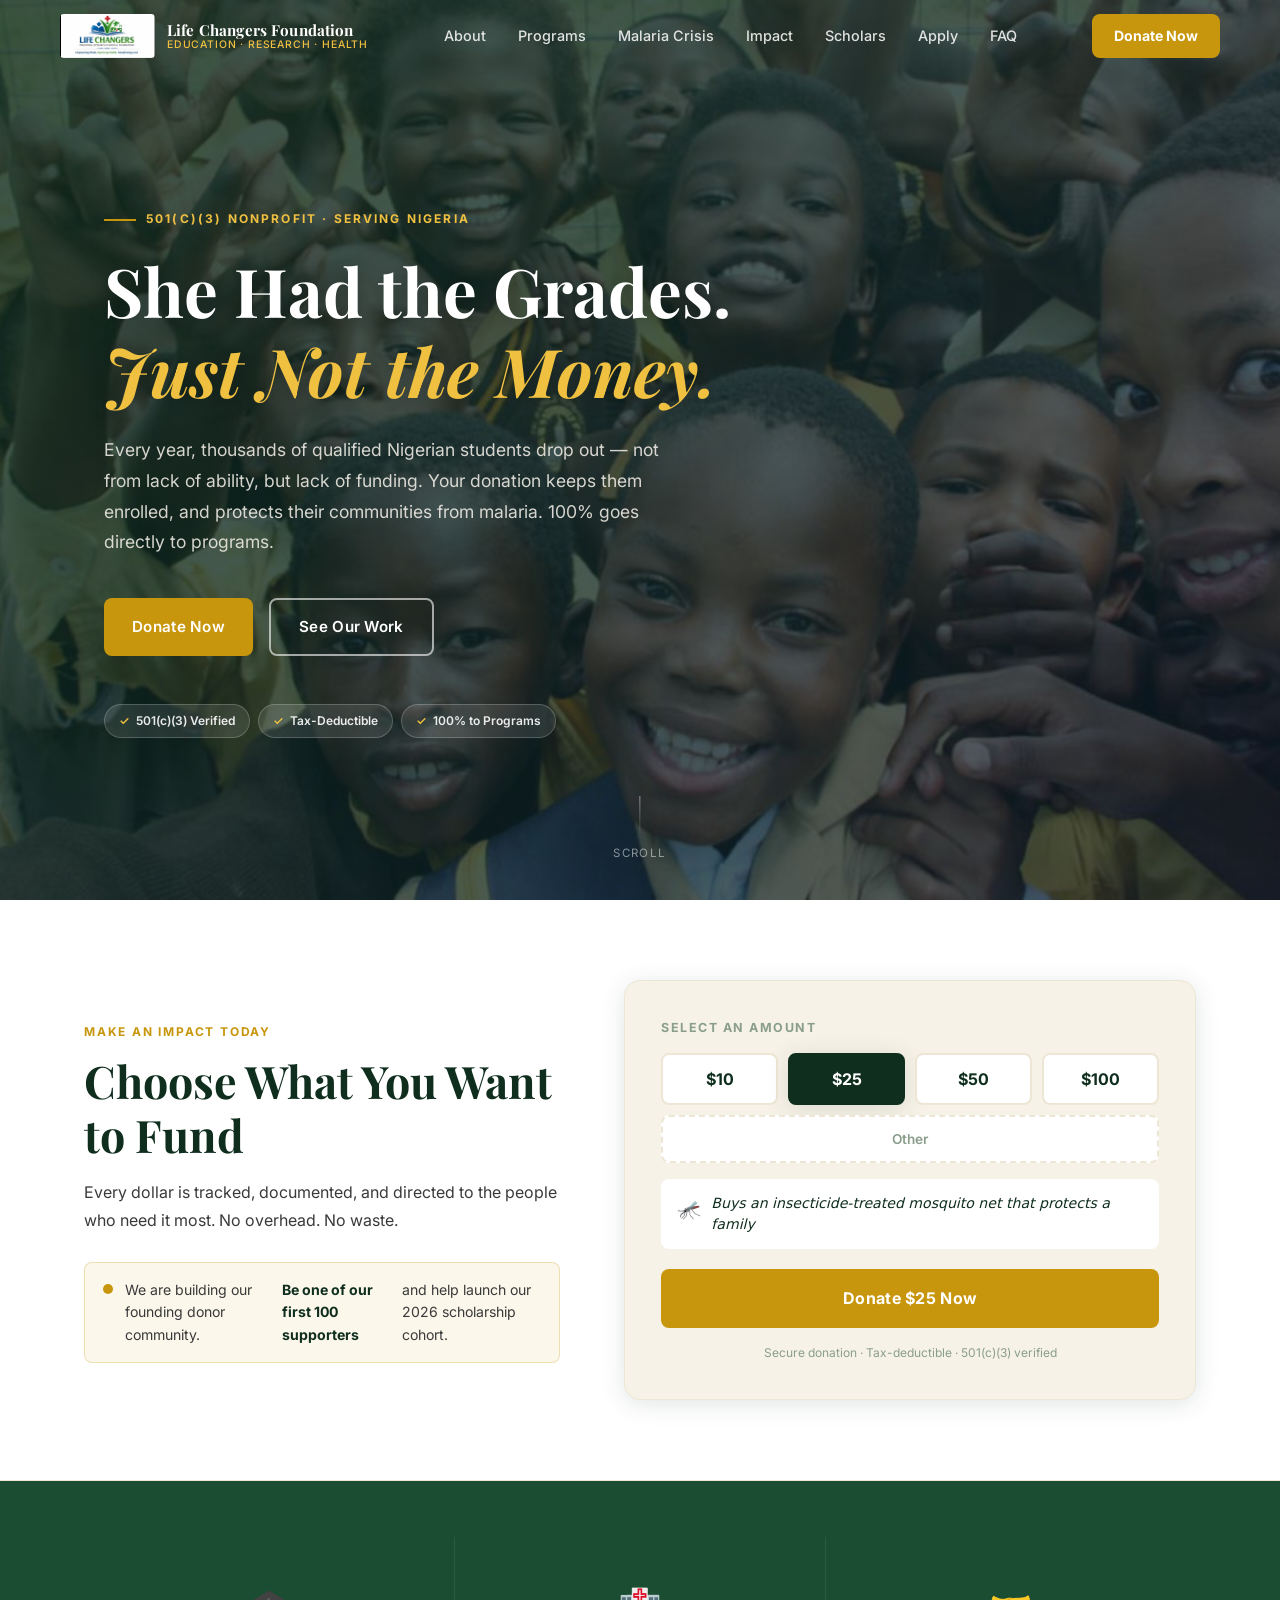
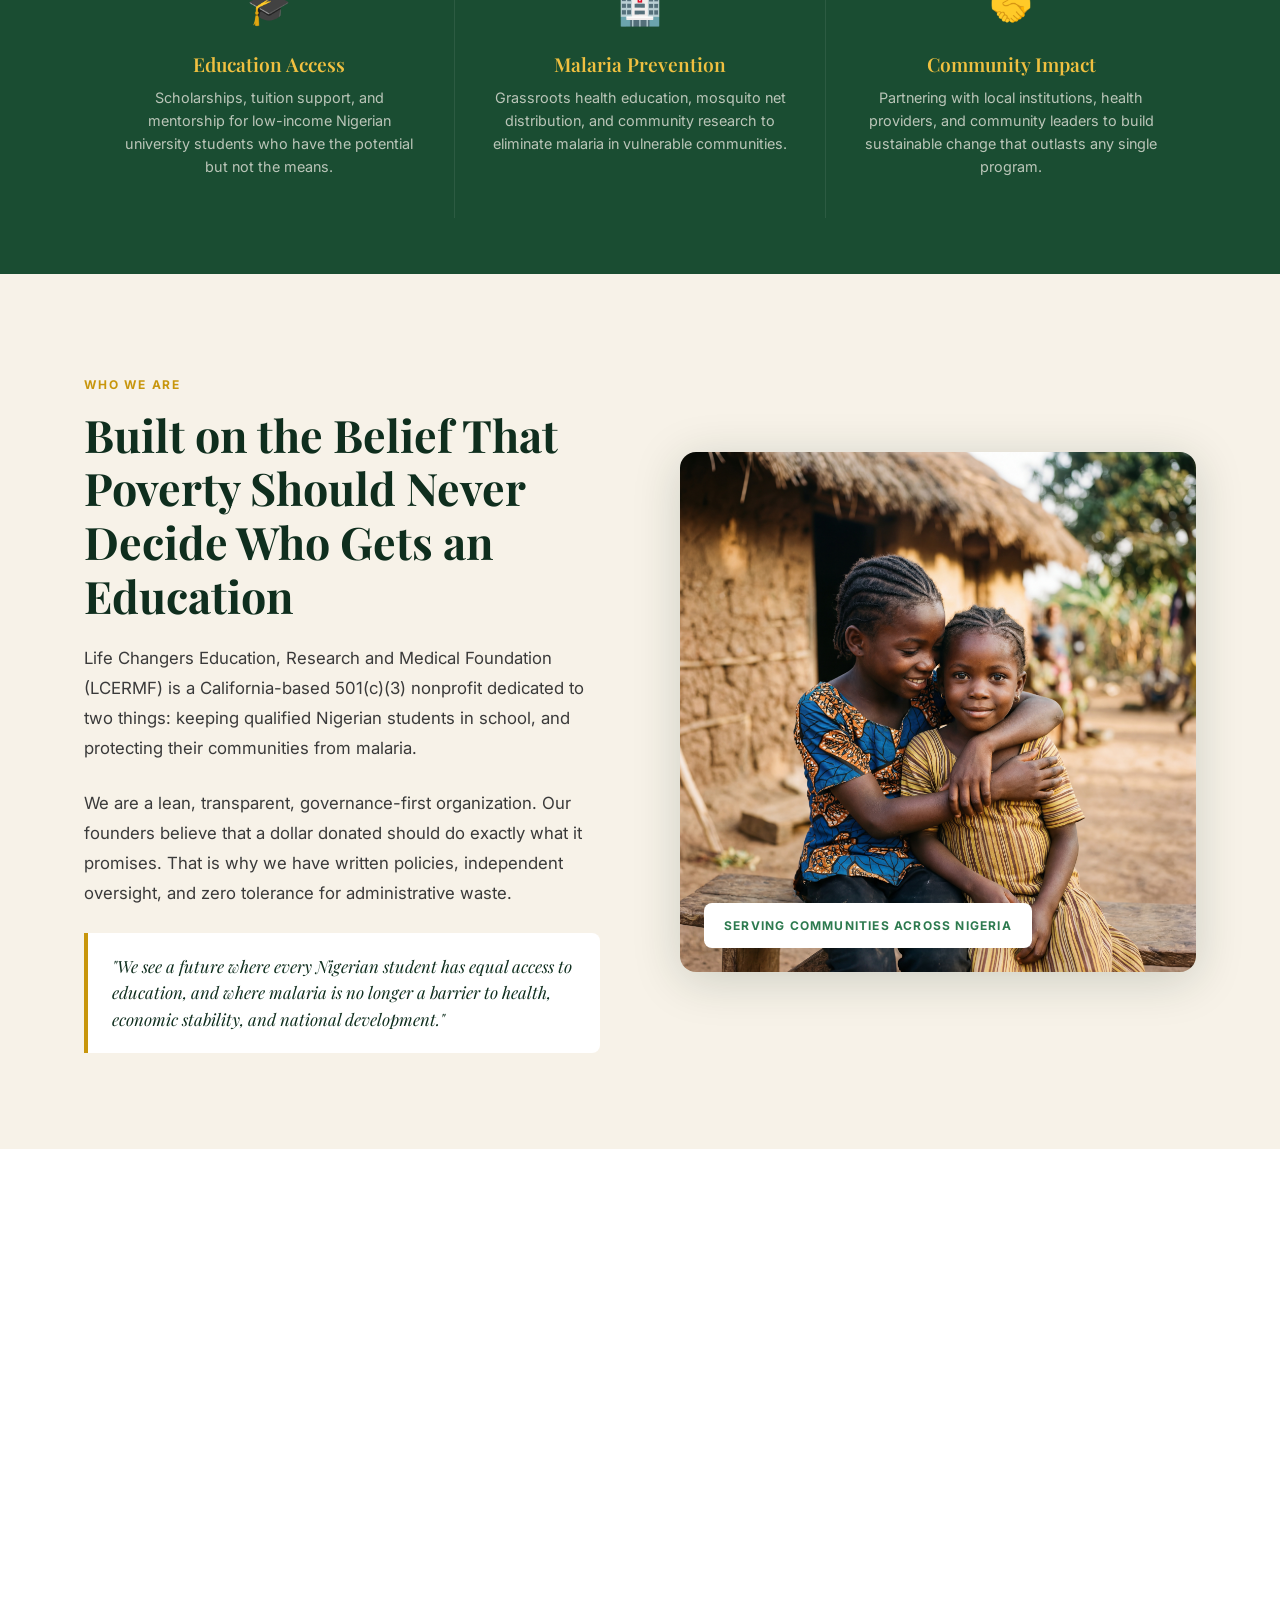
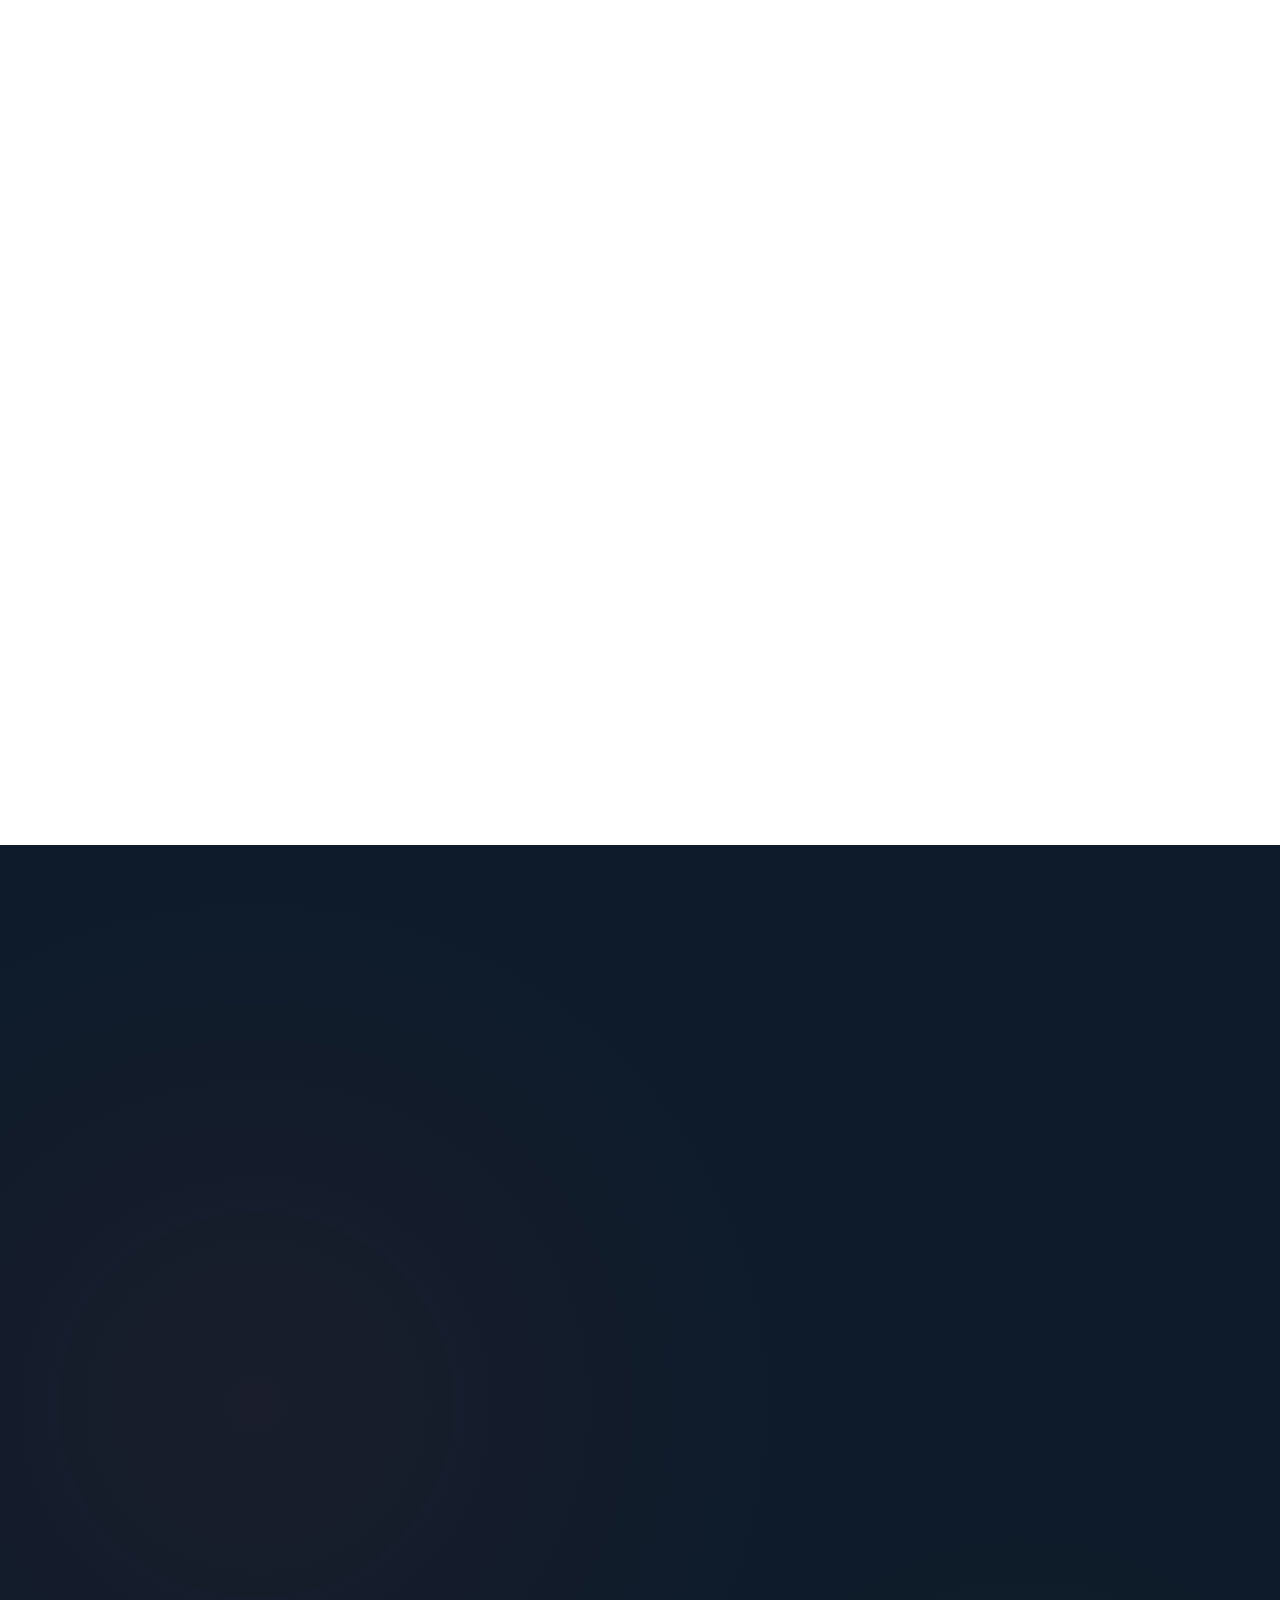
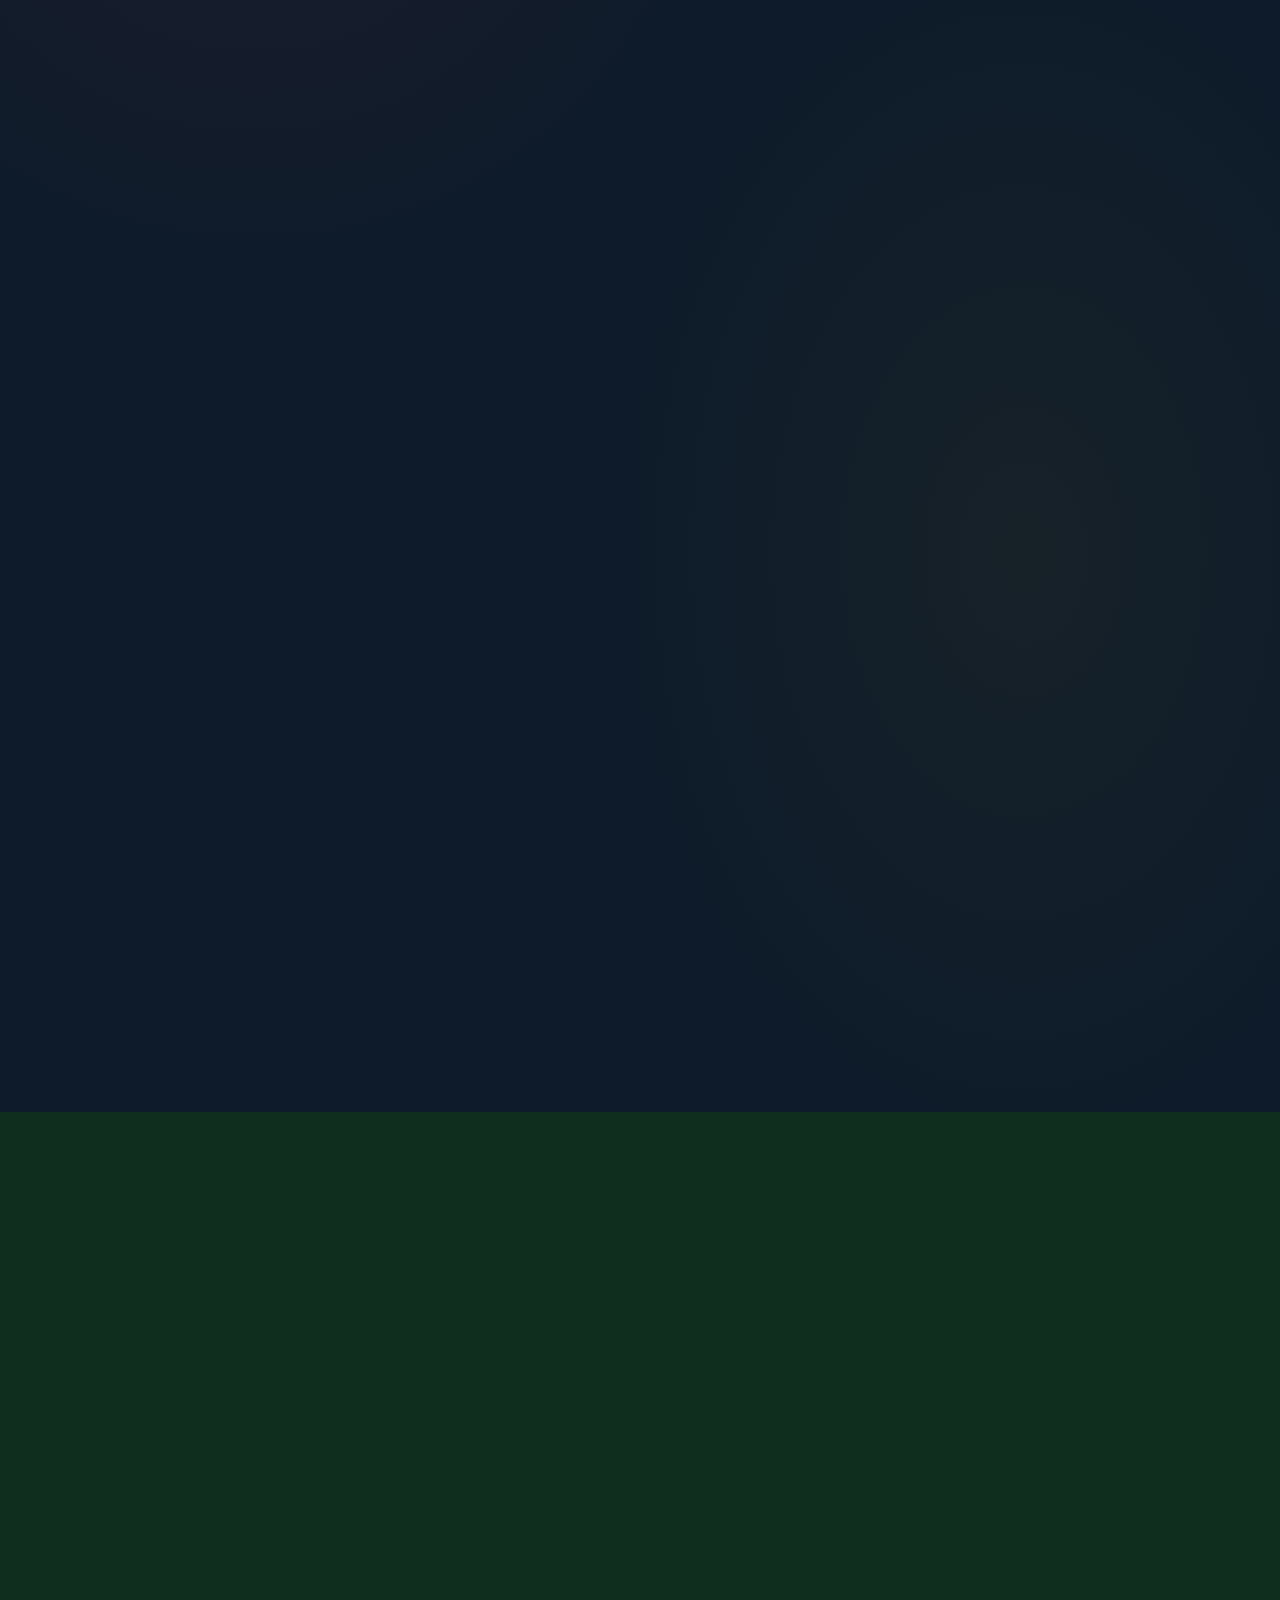
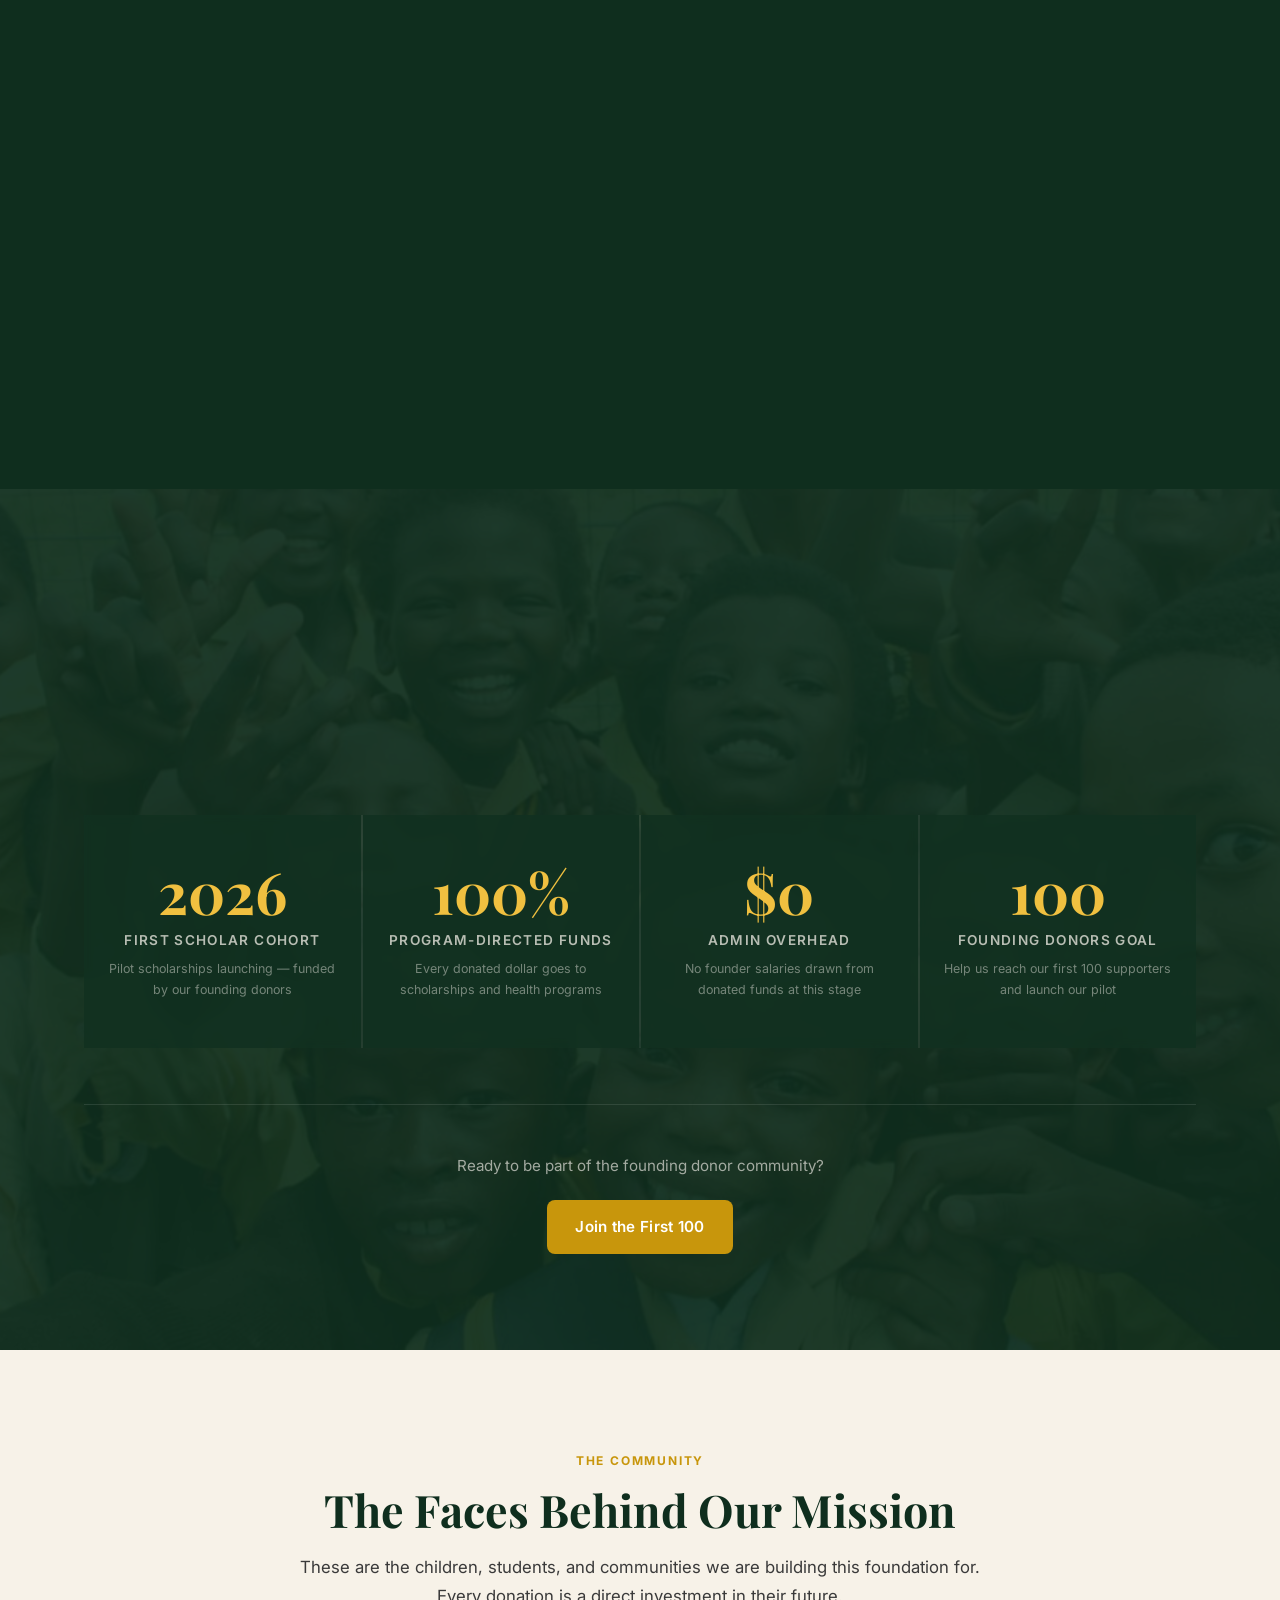
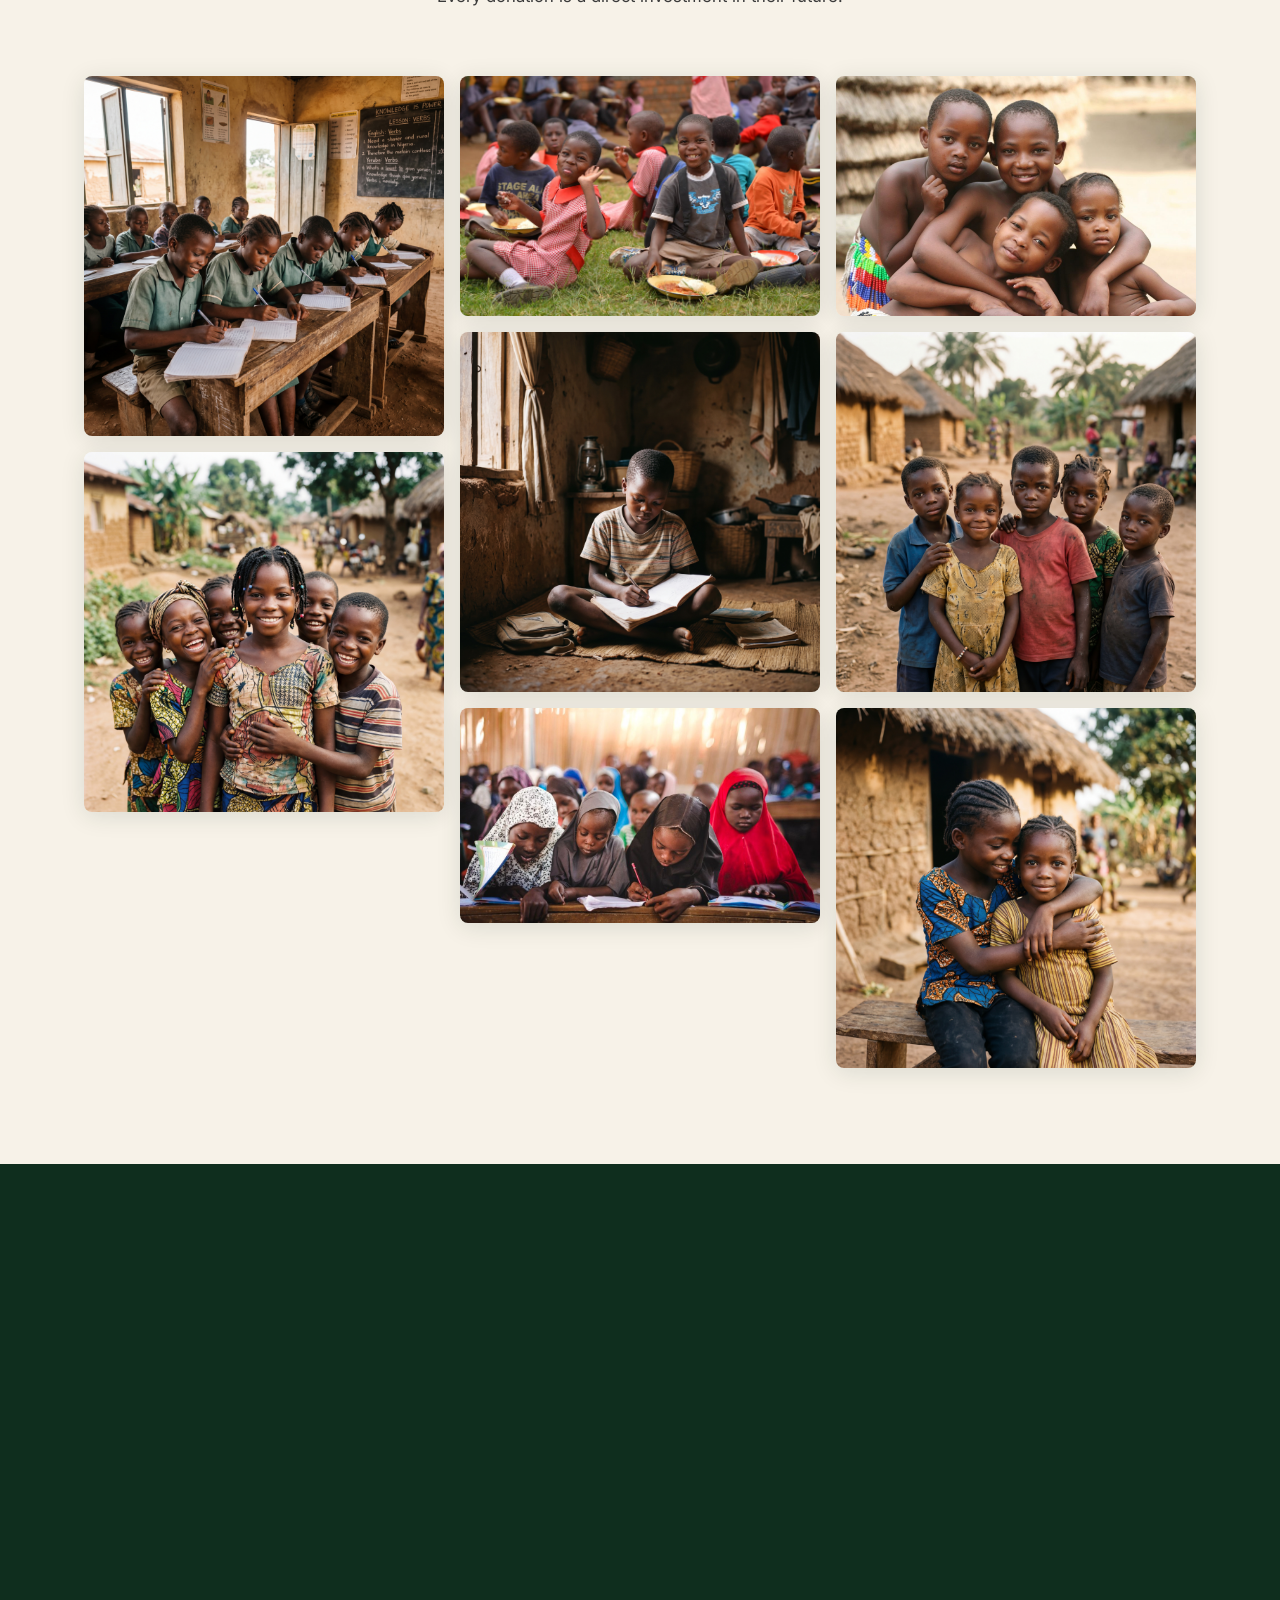
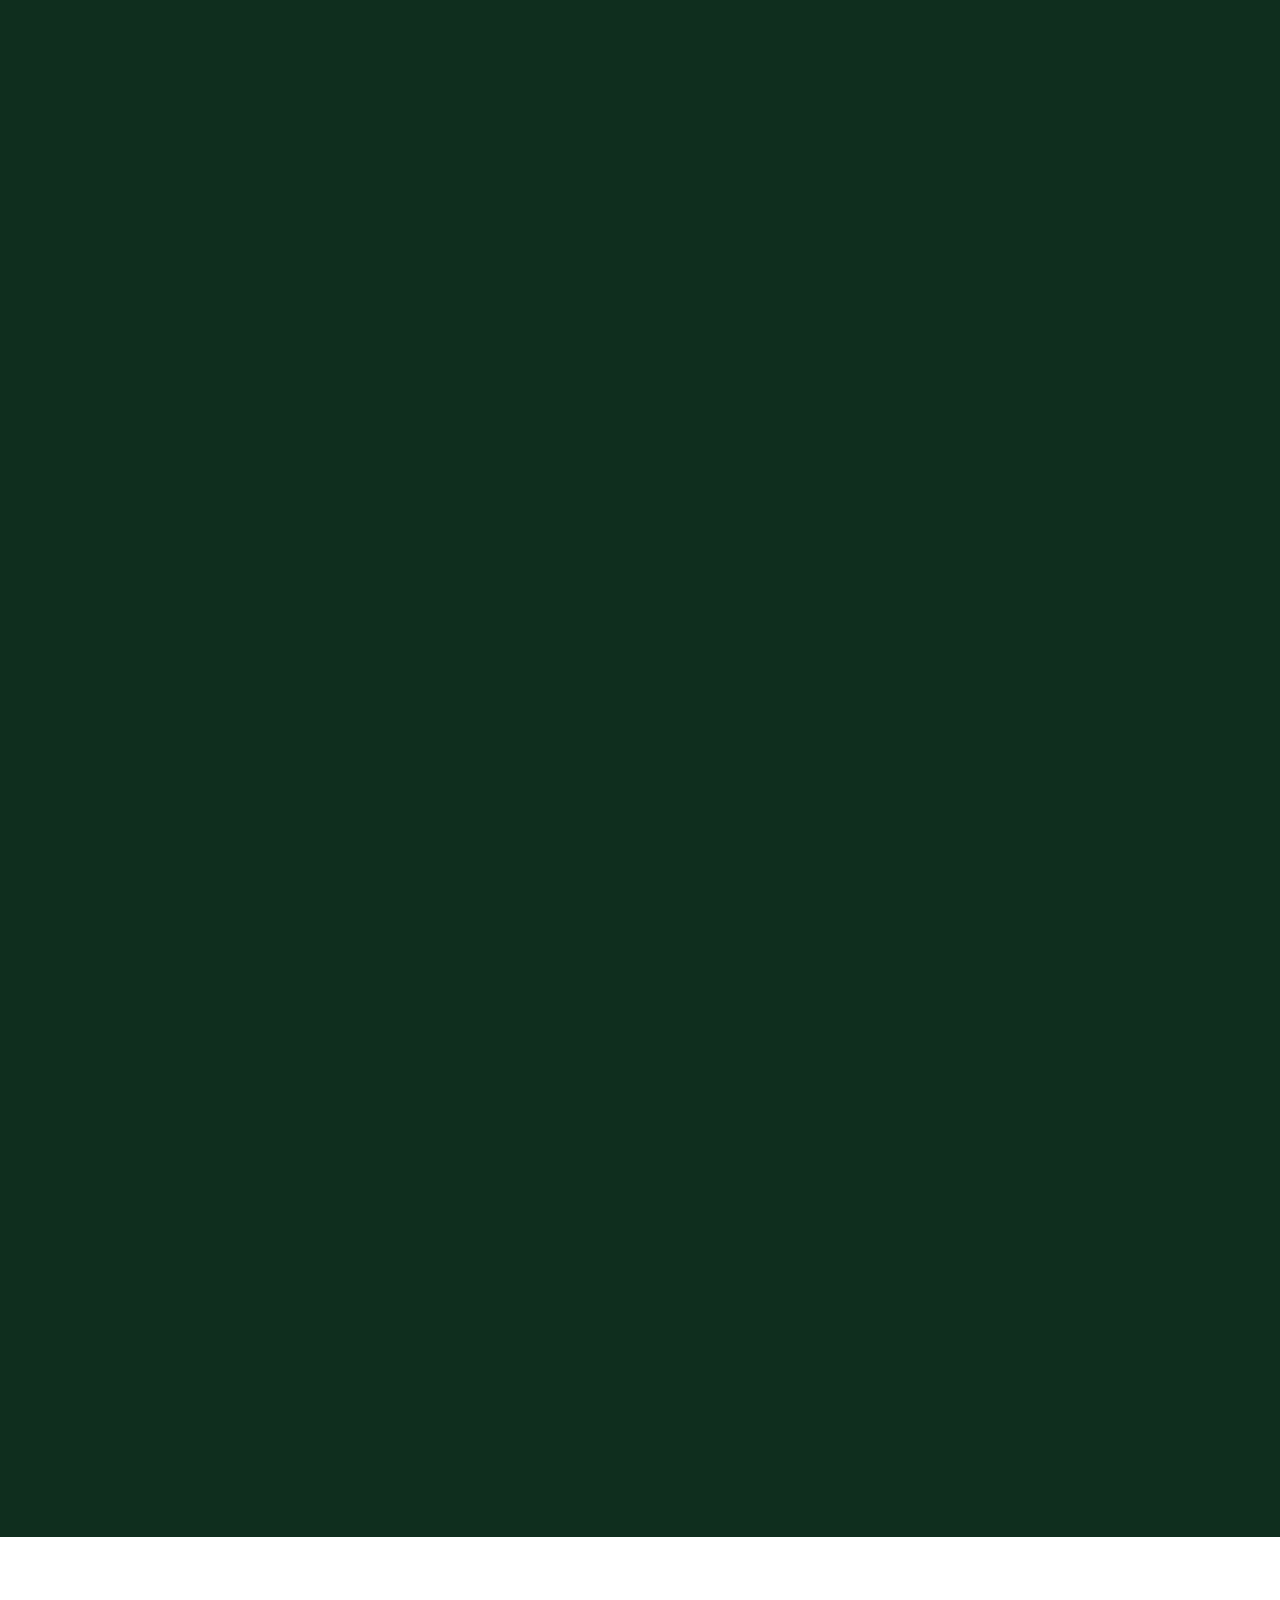
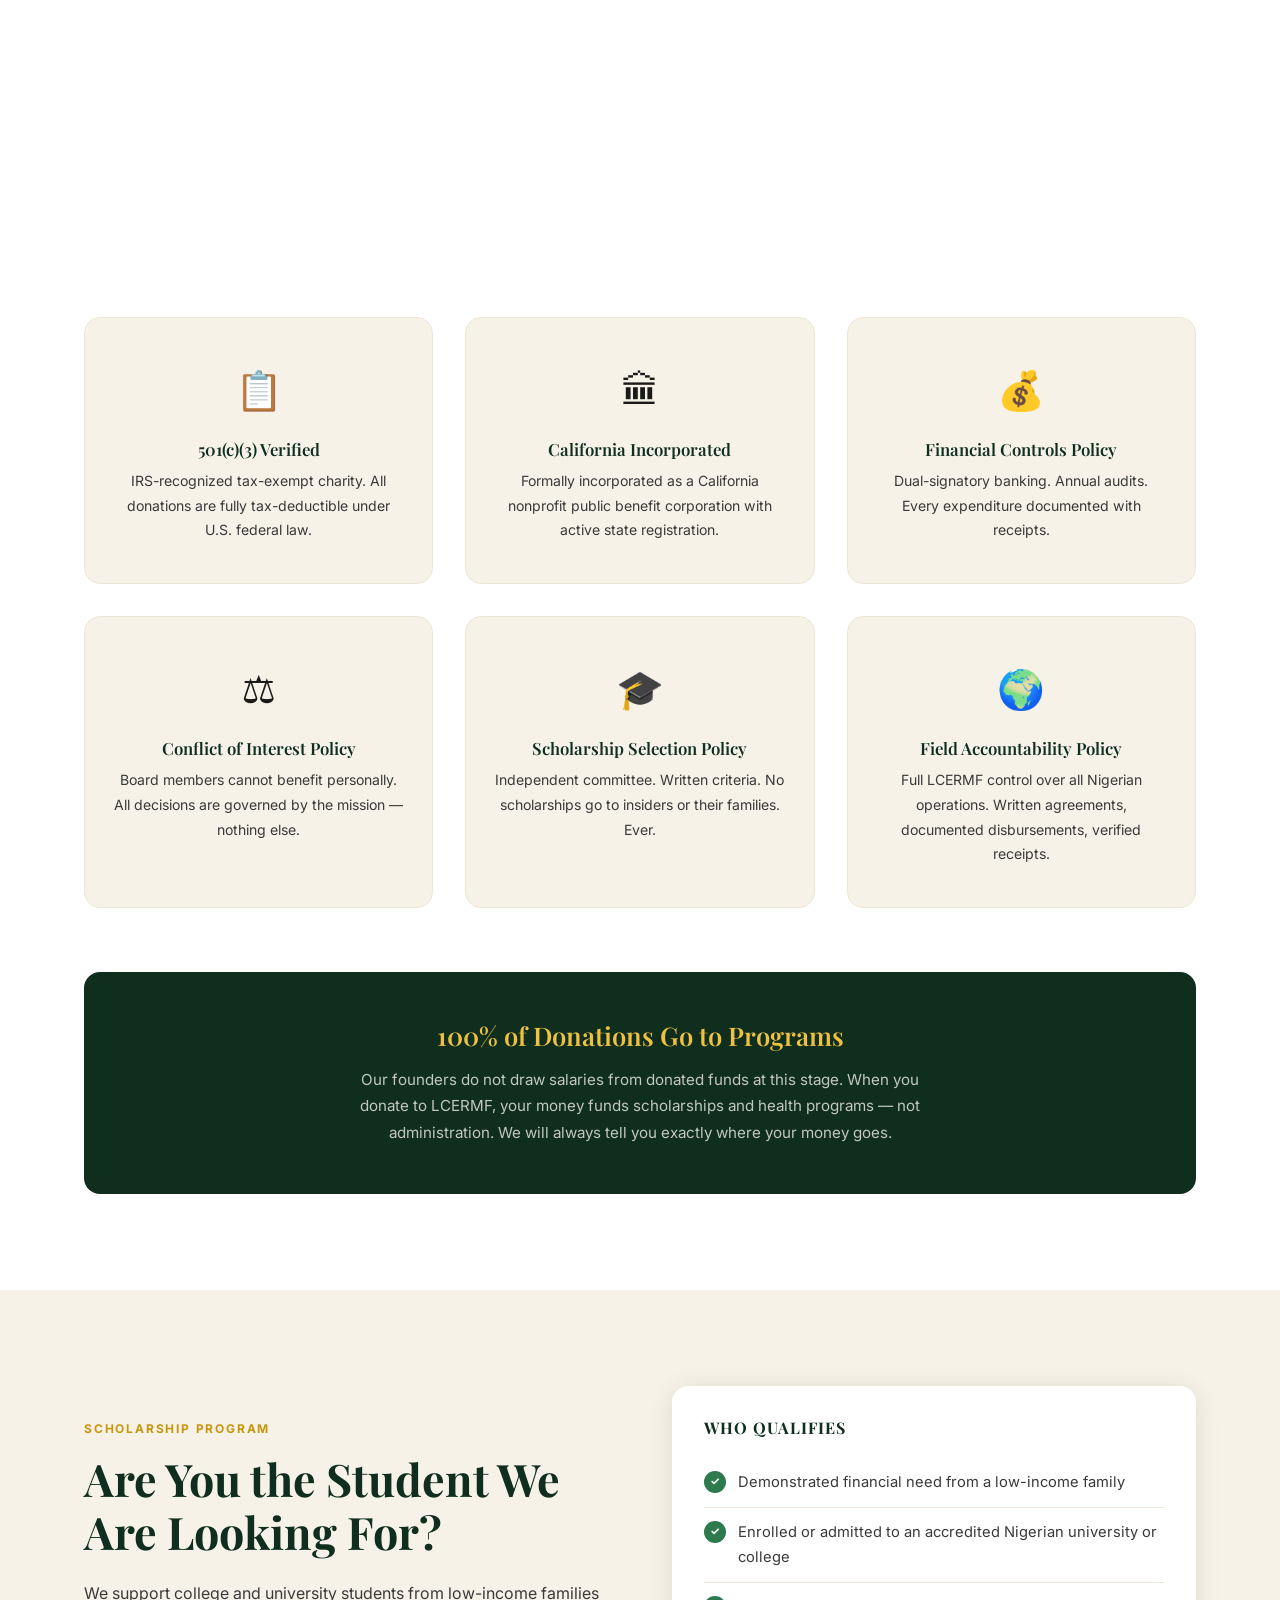
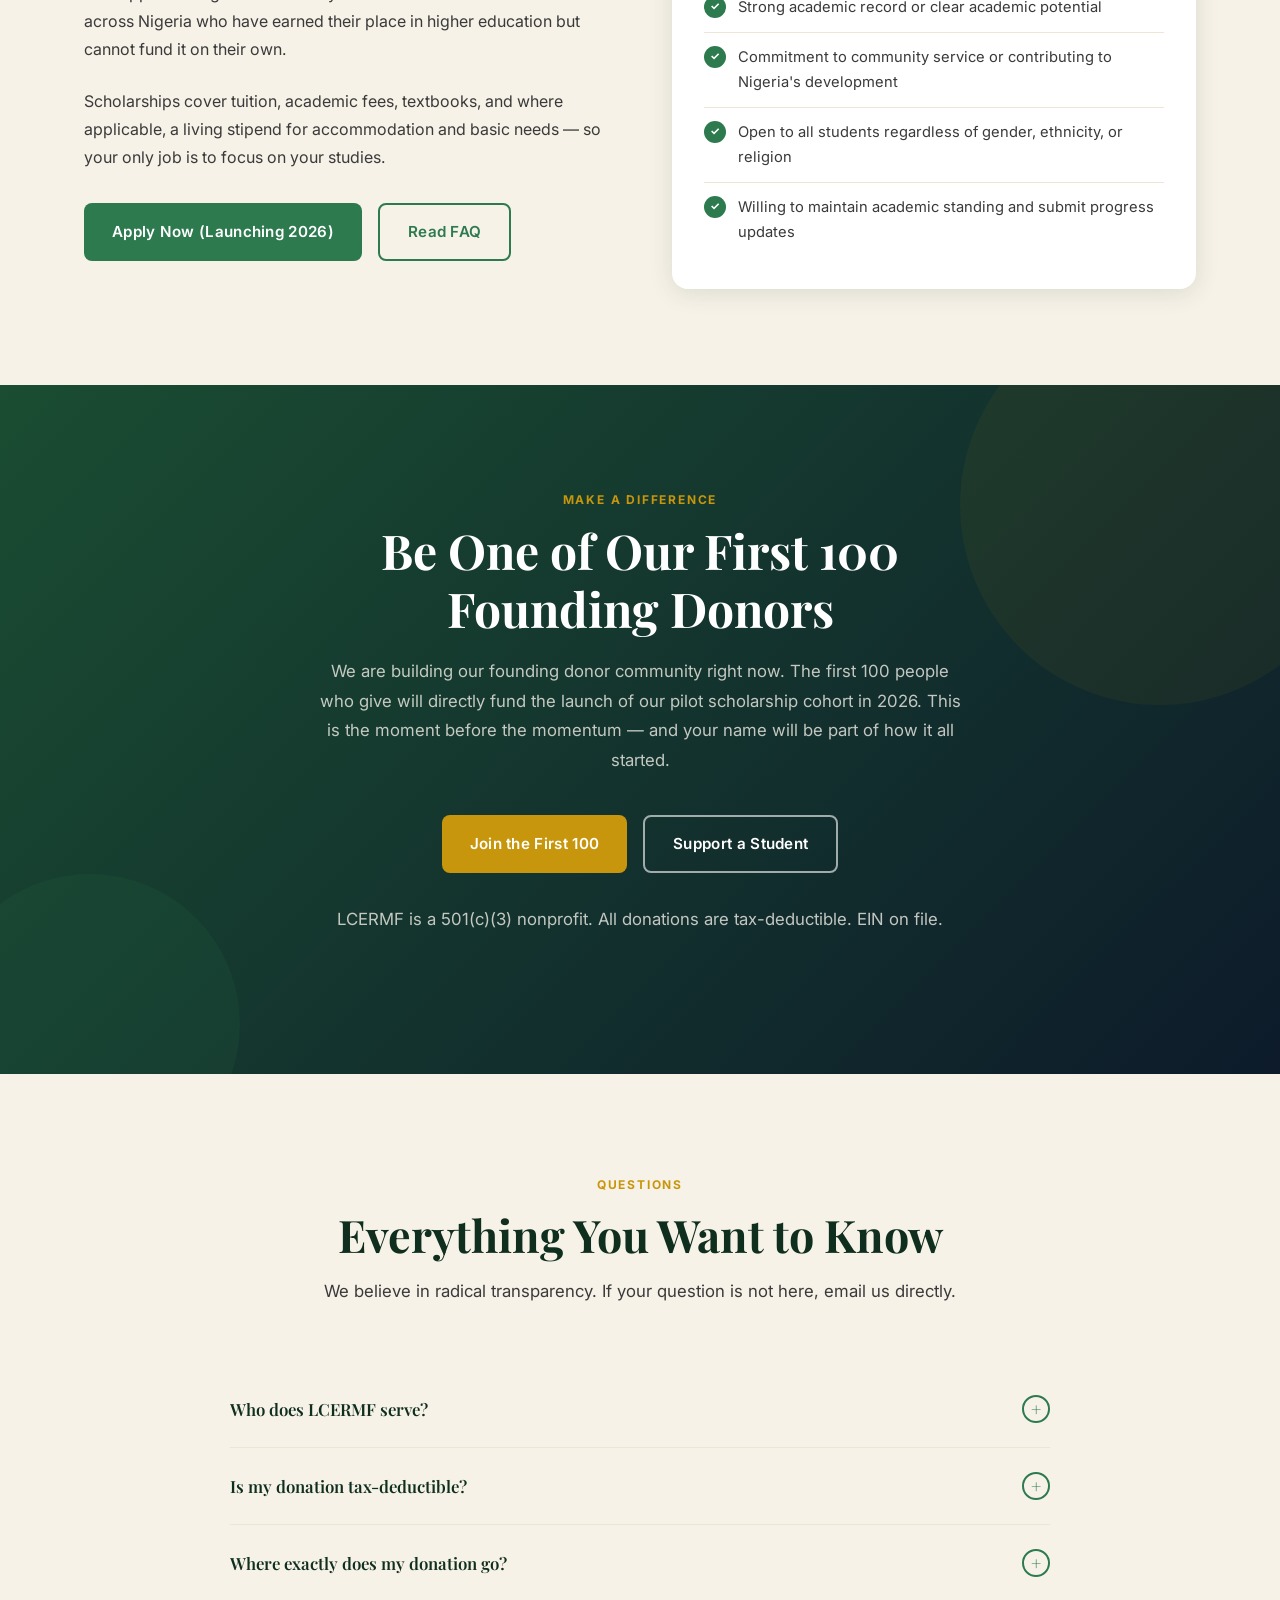
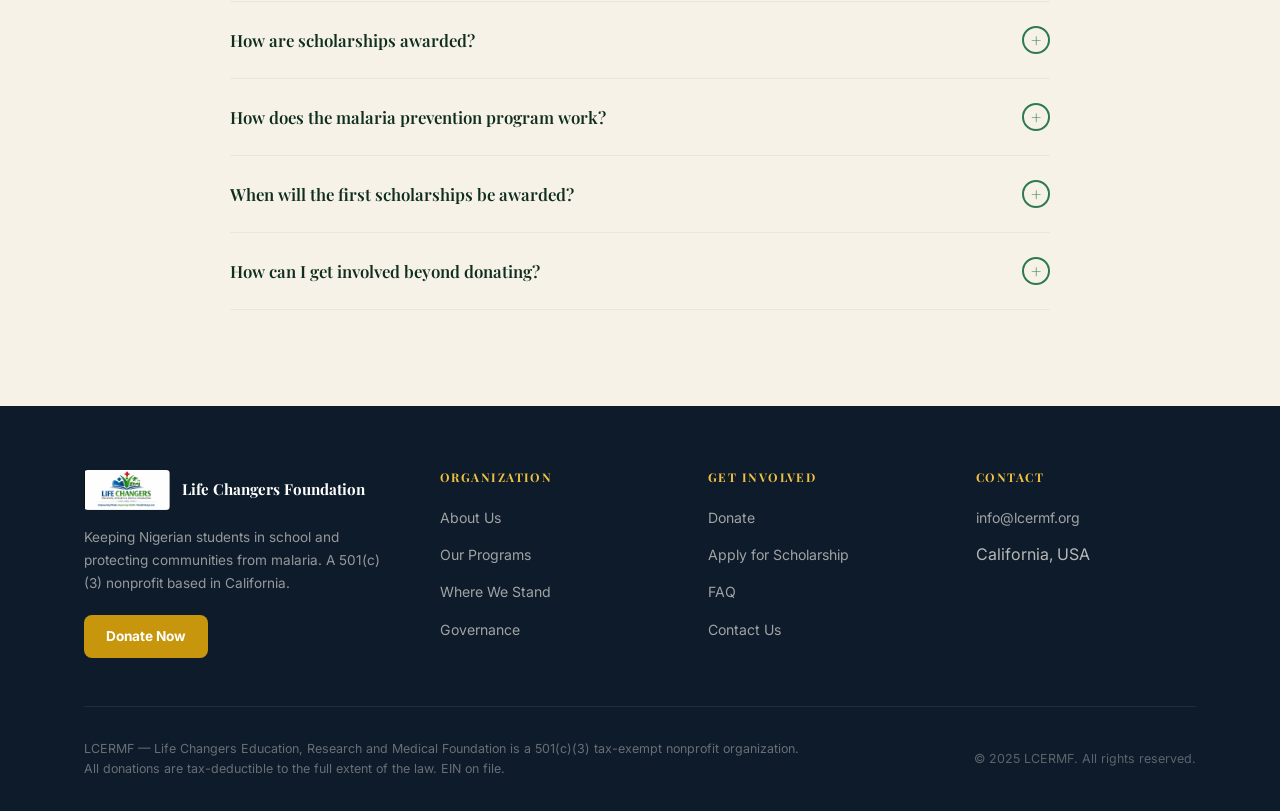
==== commit bc986177: "Update scholar profiles: Vivian, Ogochukwu corrections - Fix Vivian to 2 photos only (scholar-02 + s" ====
--- a/index.html
+++ b/index.html
@@ -529,26 +529,32 @@
 
     <div class="scholars-grid">
 
-      <!-- Scholar 1 / 2 / 9 — Vivian (Journey Card) -->
-      <div class="scholar-card scholar-card--journey reveal">
+      <!-- Scholar 1 — Enrolled (unnamed) -->
+      <div class="scholar-card reveal">
+        <div class="scholar-photo-wrap">
+          <img src="img/scholars/scholar-01.jpg" alt="Scholar" />
+          <span class="scholar-badge scholar-badge--enrolled">📚 Enrolled</span>
+        </div>
+        <div class="scholar-body">
+          <h3 class="scholar-name">Ogochukwu</h3>
+          <p class="scholar-field">Guidance Counselling</p>
+          <p class="scholar-quote">"Every student deserves someone in their corner. I want to be that person for the next generation."</p>
+        </div>
+      </div>
+
+      <!-- Scholar 2 / 9 — Vivian (Journey Card) -->
+      <div class="scholar-card scholar-card--journey reveal reveal-delay-1">
         <div class="journey-top">
           <span class="scholar-badge scholar-badge--enrolled" style="position:static;transform:none;">📚 Enrolled</span>
           <h3 class="scholar-name">Vivian</h3>
-          <p class="scholar-field">Microbiology</p>
+          <p class="scholar-field">Business Administration</p>
         </div>
         <div class="journey-timeline">
-          <div class="journey-step">
-            <div class="journey-photo">
-              <img src="img/scholars/scholar-01.jpg" alt="Vivian" />
-            </div>
-            <span class="journey-label">📚 Year One</span>
-          </div>
-          <div class="journey-arrow">→</div>
           <div class="journey-step">
             <div class="journey-photo">
               <img src="img/scholars/scholar-02.jpg" alt="Vivian" />
             </div>
-            <span class="journey-label">🌱 Growing</span>
+            <span class="journey-label">🌱 Earlier</span>
           </div>
           <div class="journey-arrow">→</div>
           <div class="journey-step">
@@ -558,7 +564,7 @@
             <span class="journey-label">⭐ Today</span>
           </div>
         </div>
-        <p class="scholar-quote">"Science taught me that life exists in places the naked eye cannot see. I want to use that knowledge to protect lives that others overlook."</p>
+        <p class="scholar-quote">"Business is how communities build themselves. I want to be part of that story."</p>
       </div>
 
       <!-- Scholar 3 / 4 — Ginika (Journey Card, full width) -->
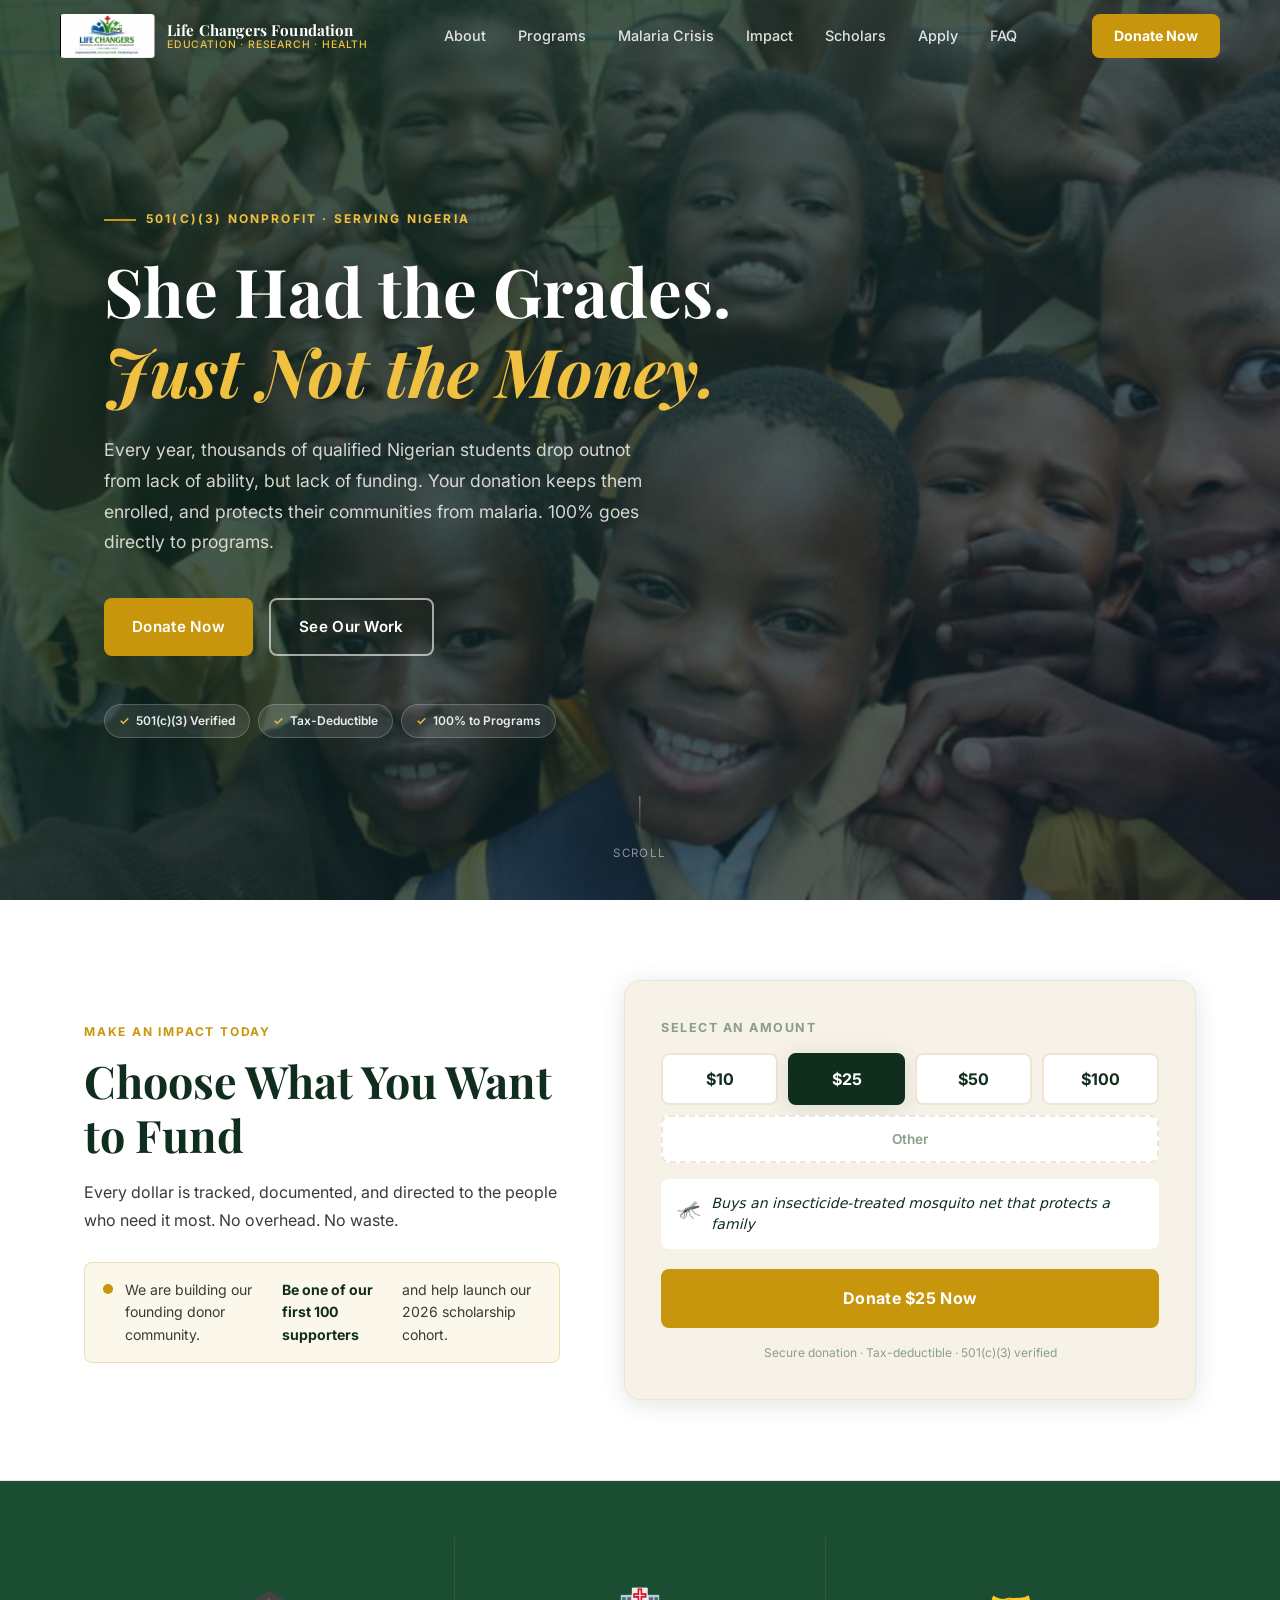
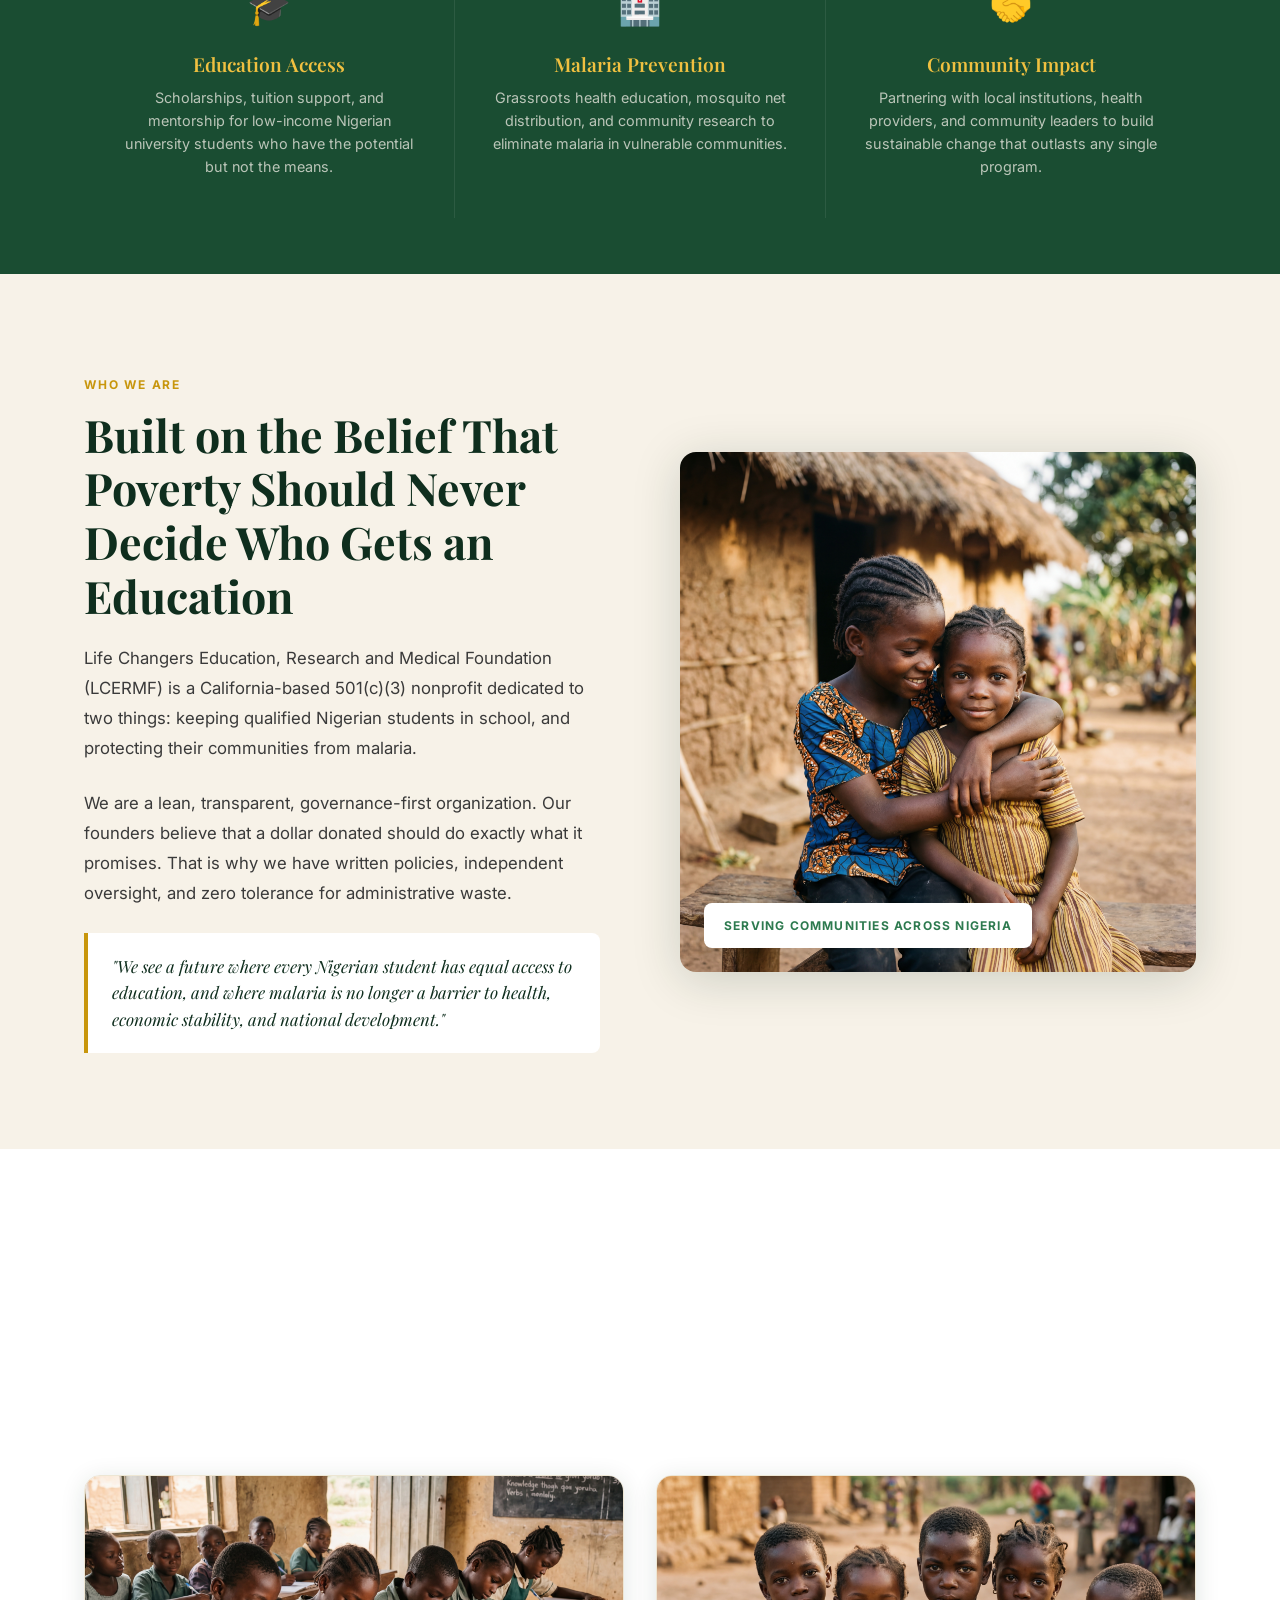
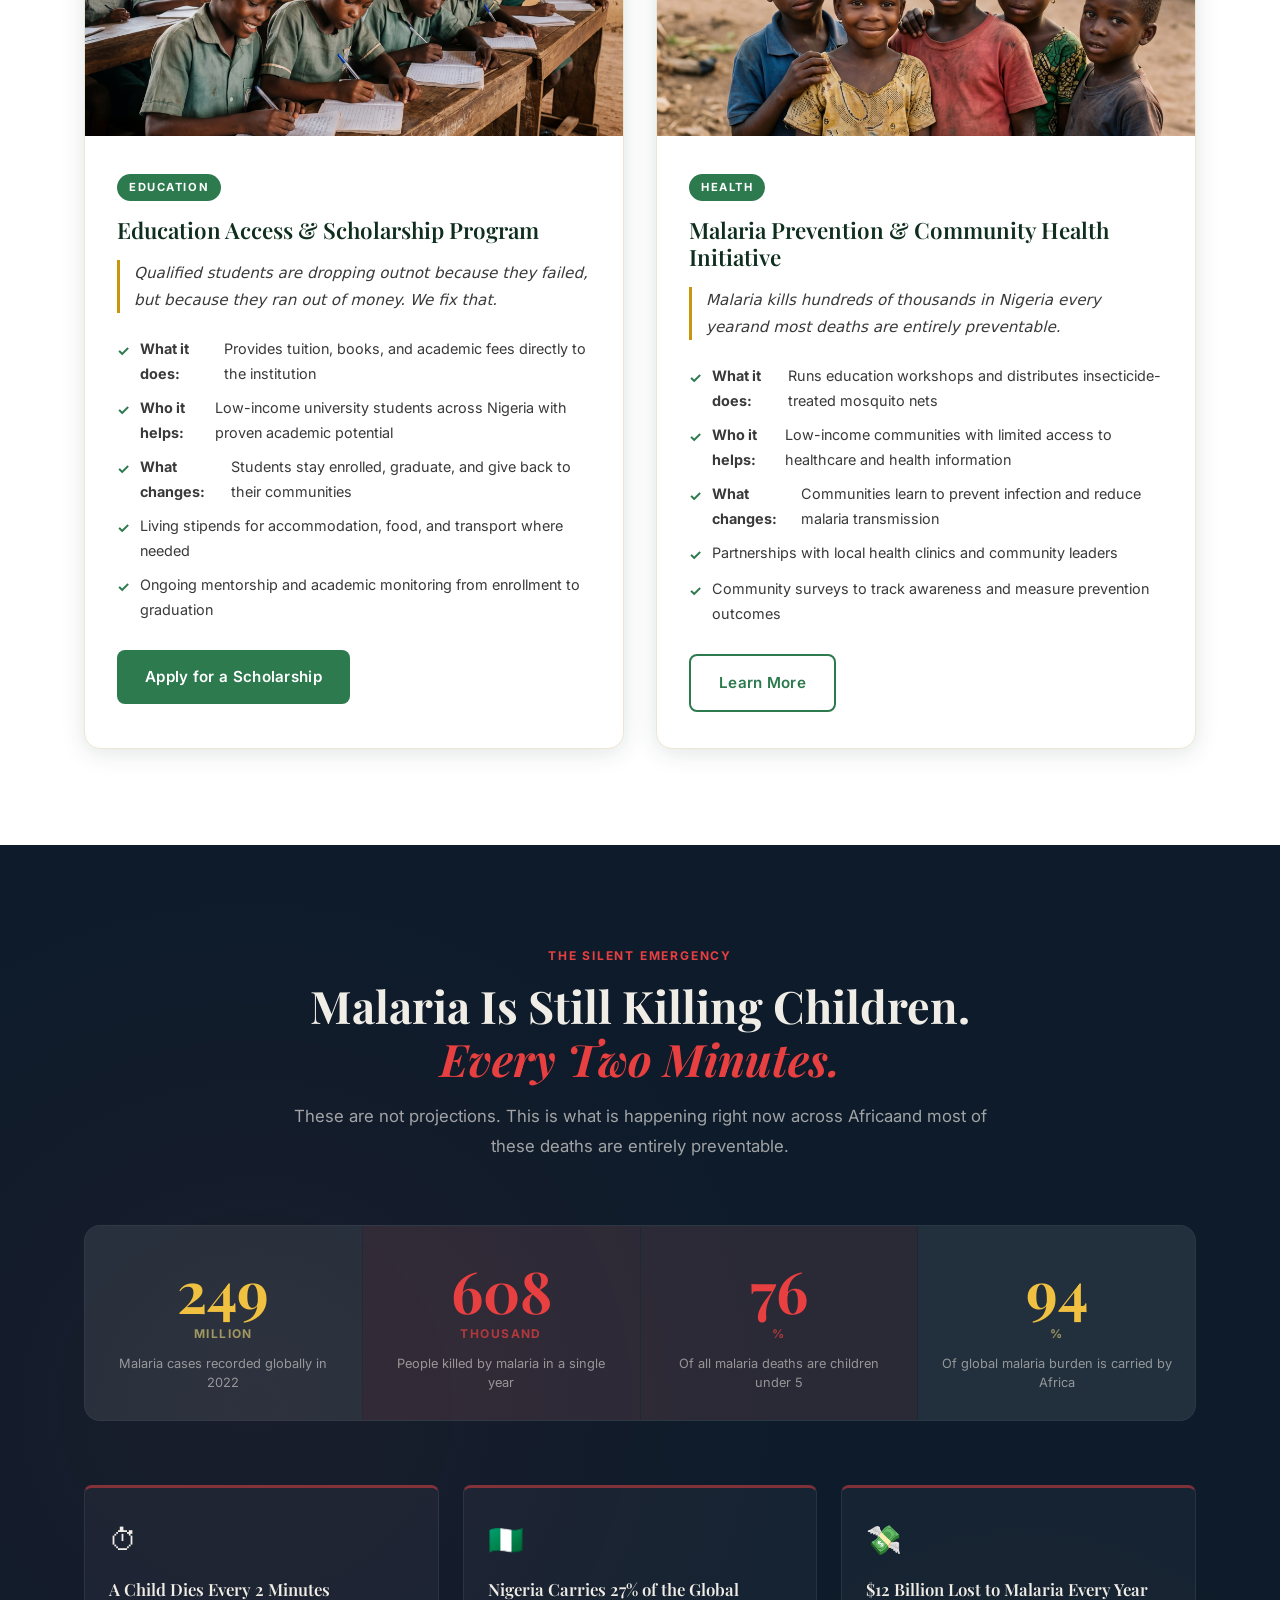
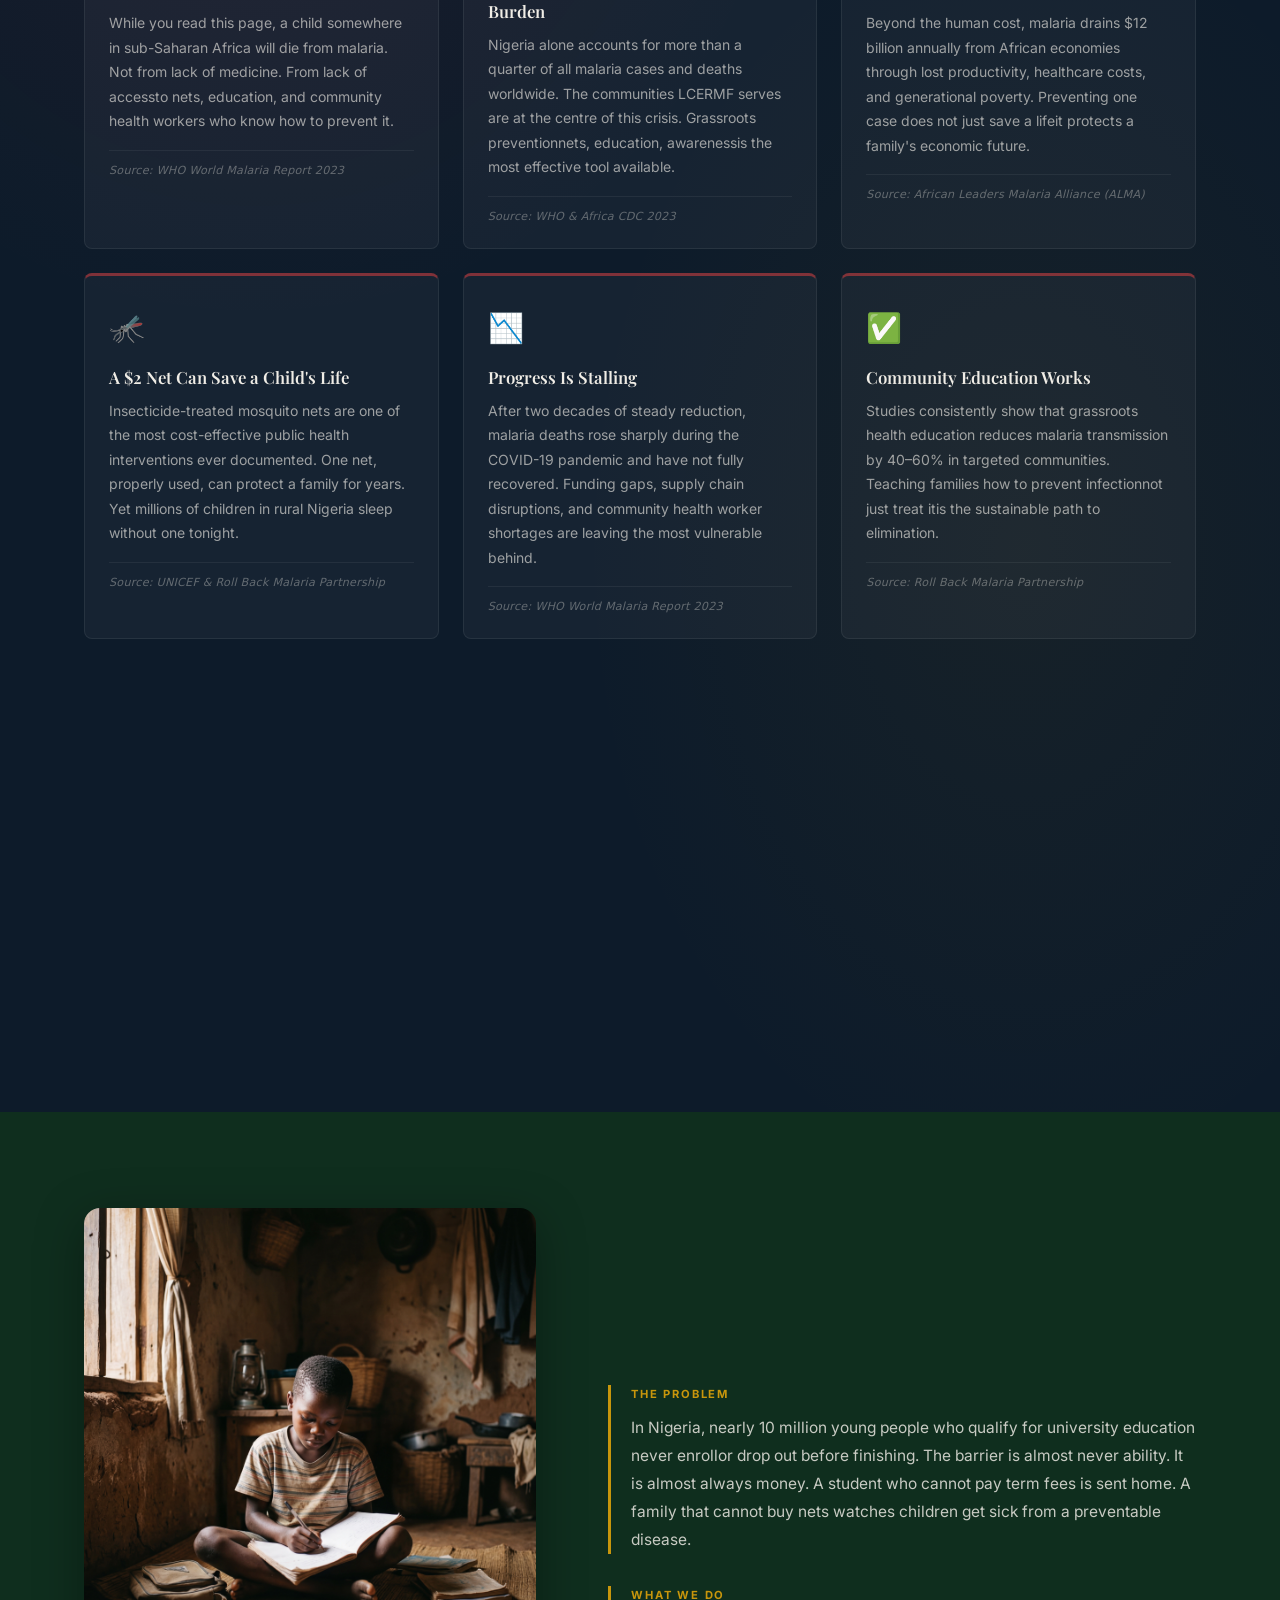
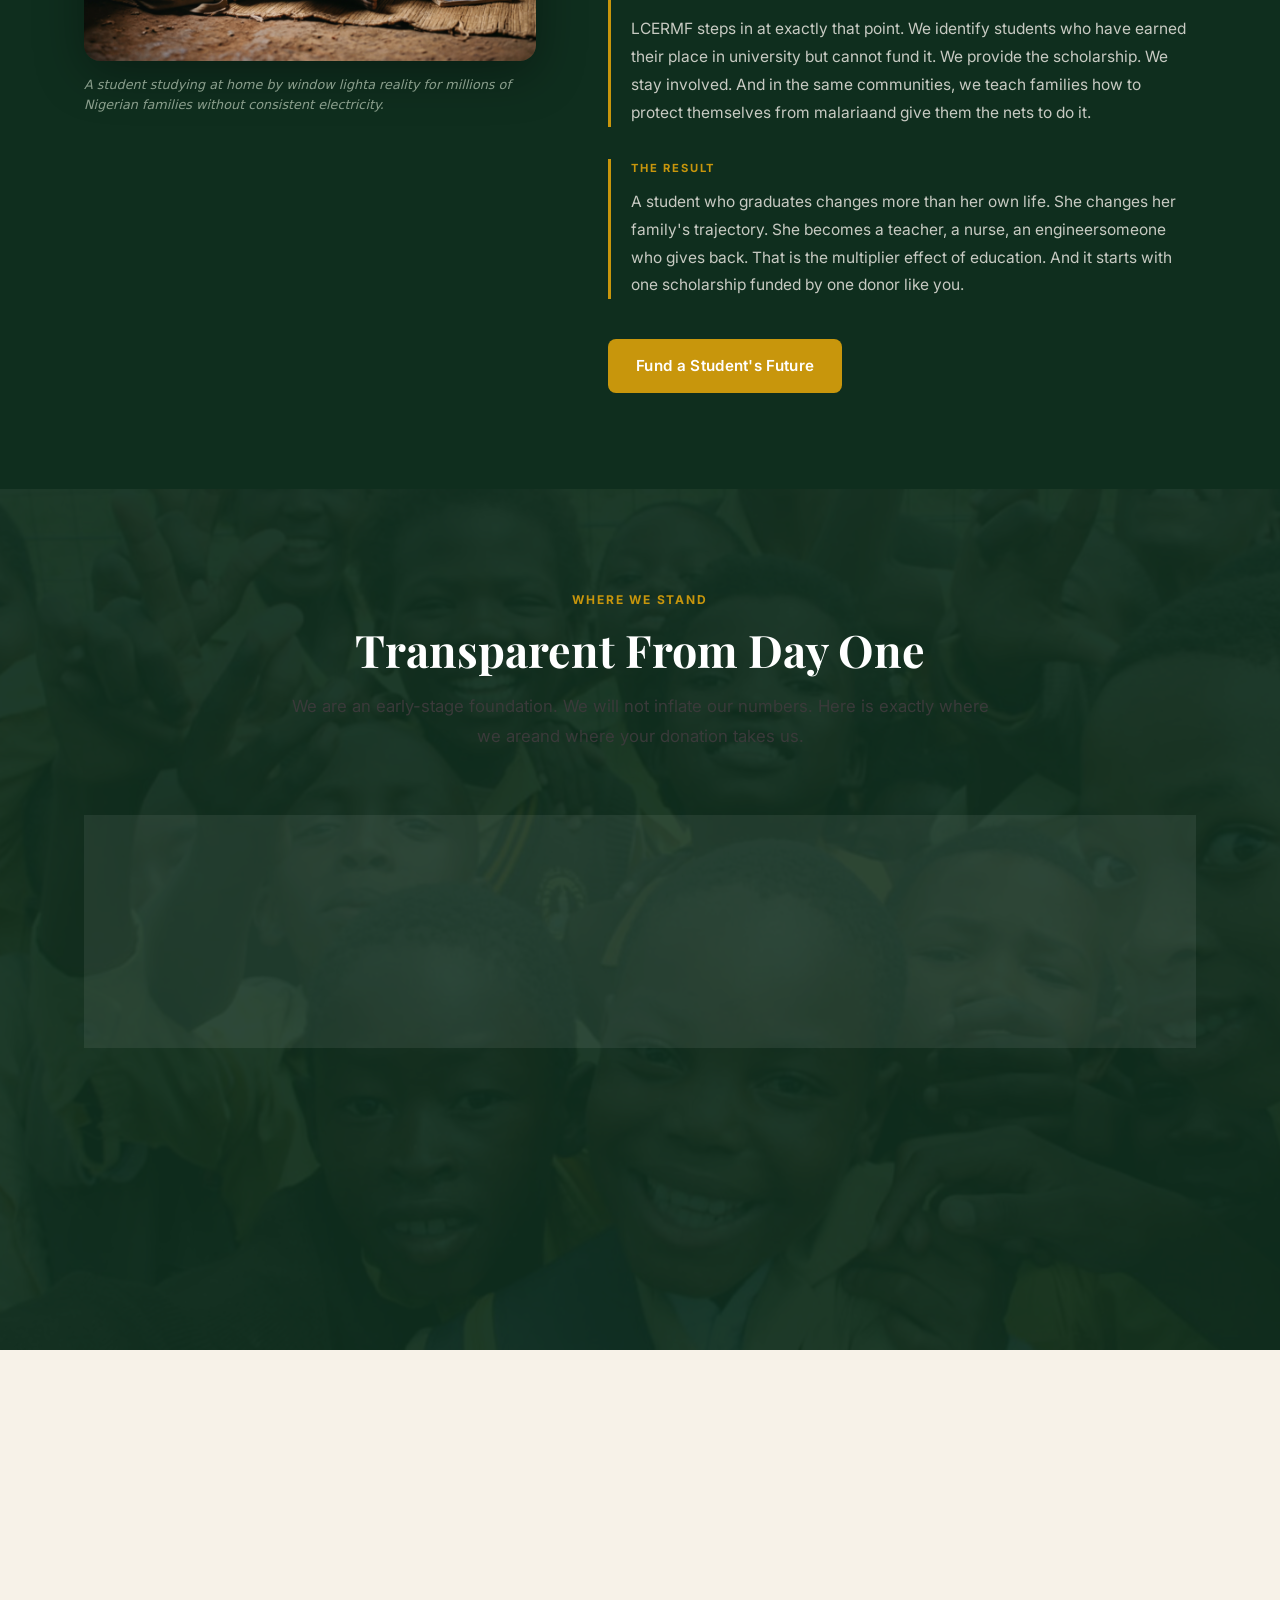
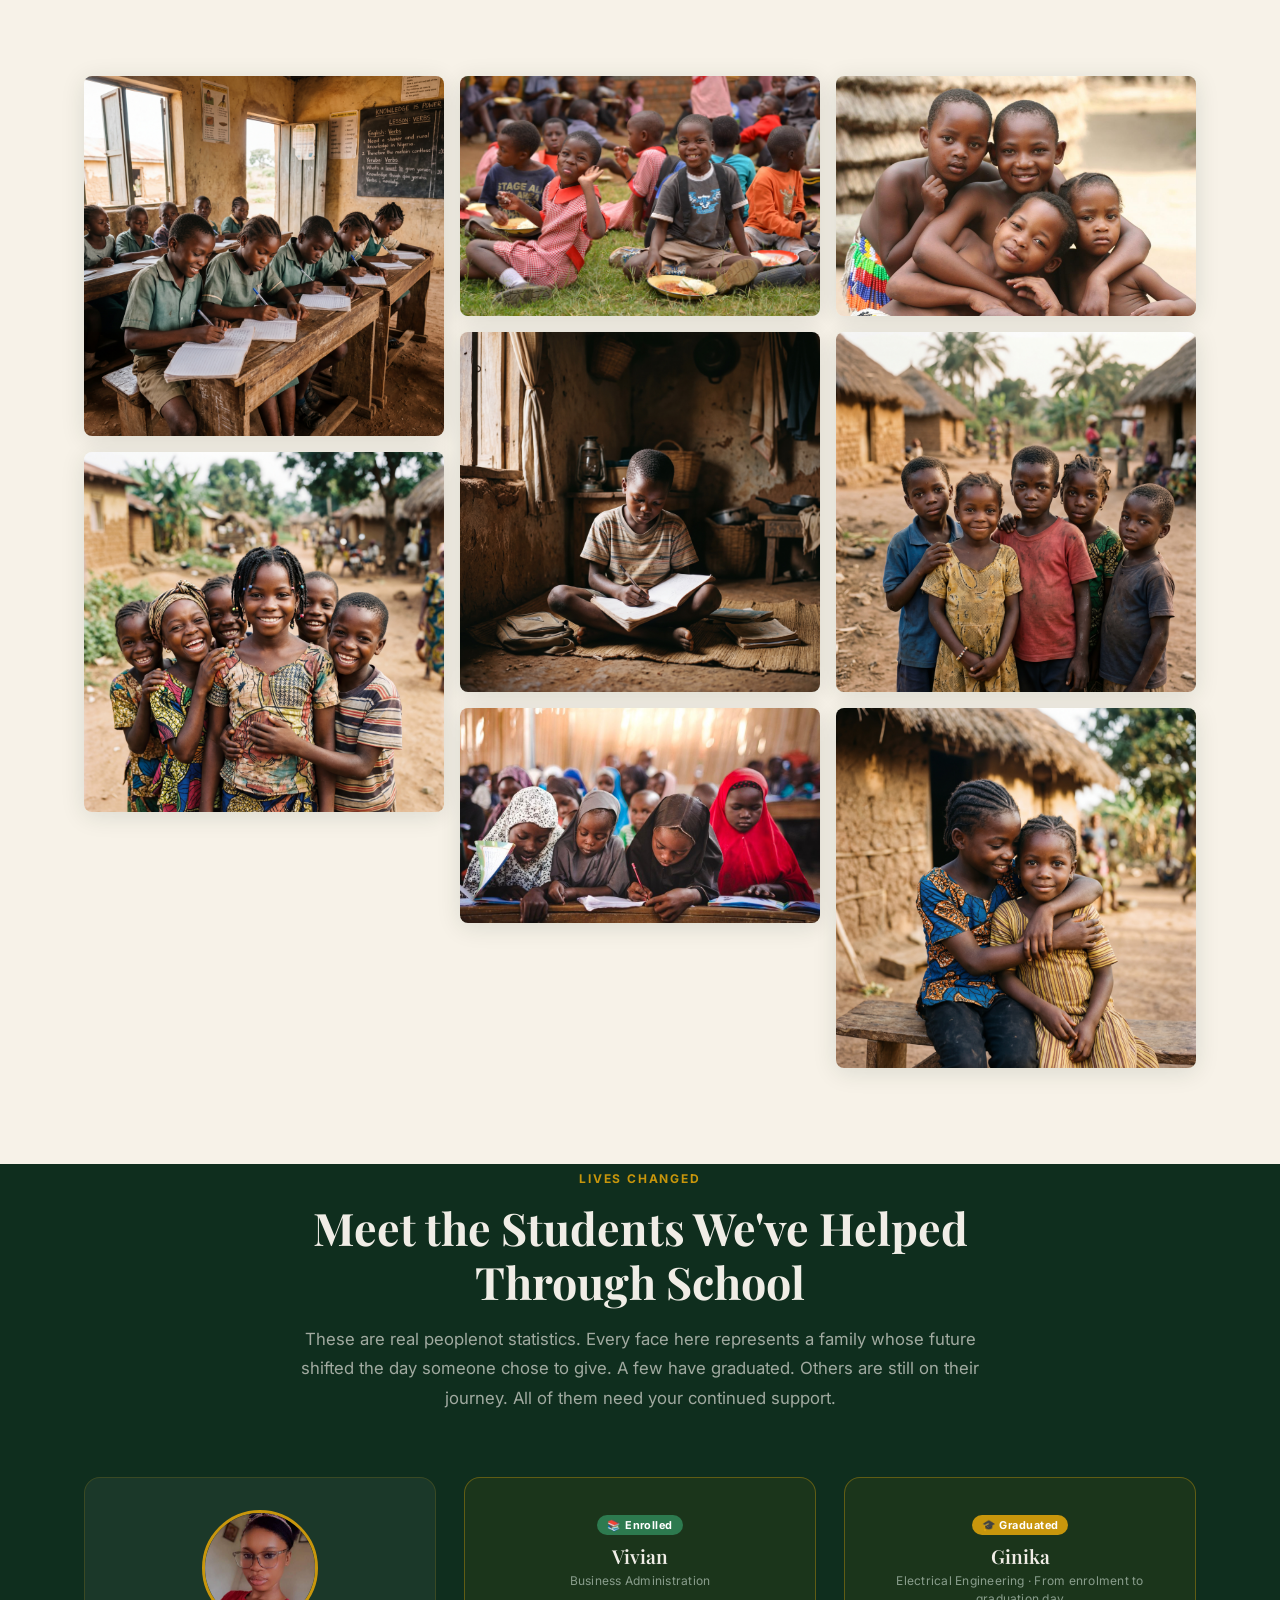
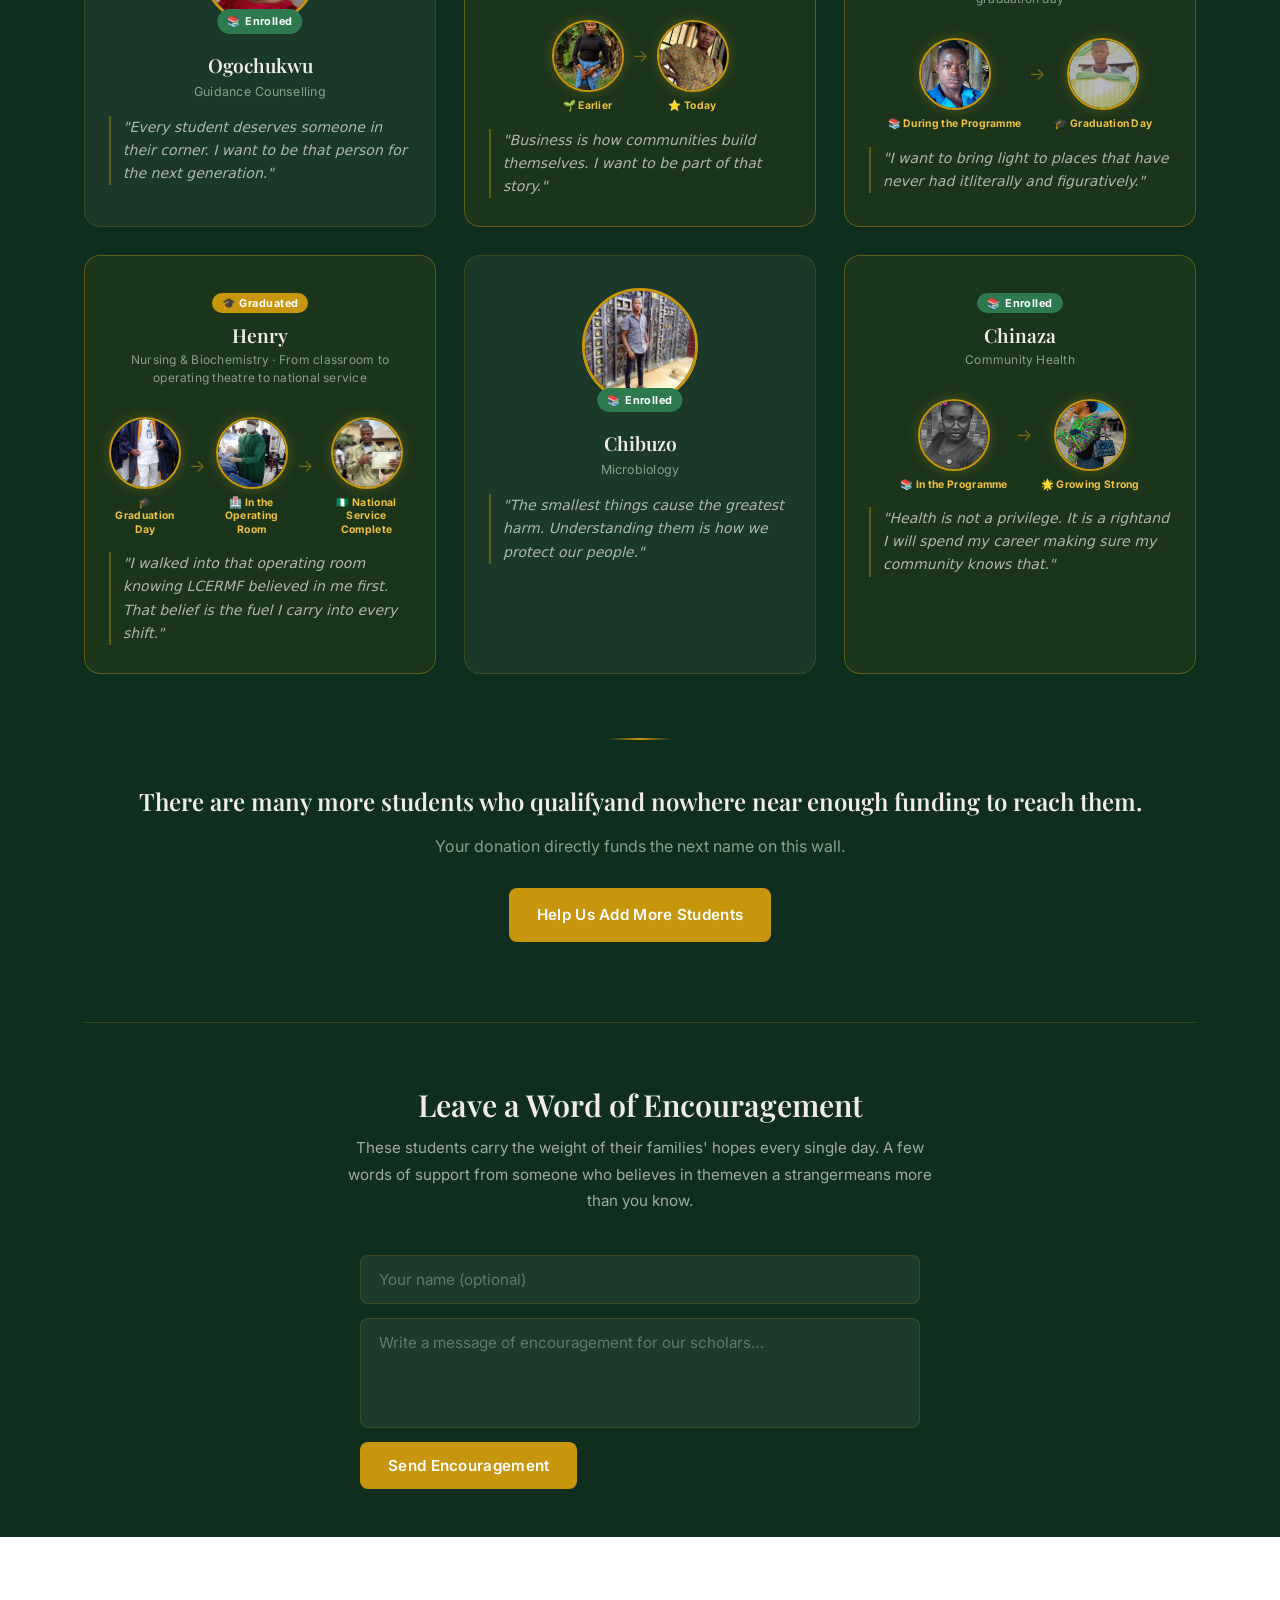
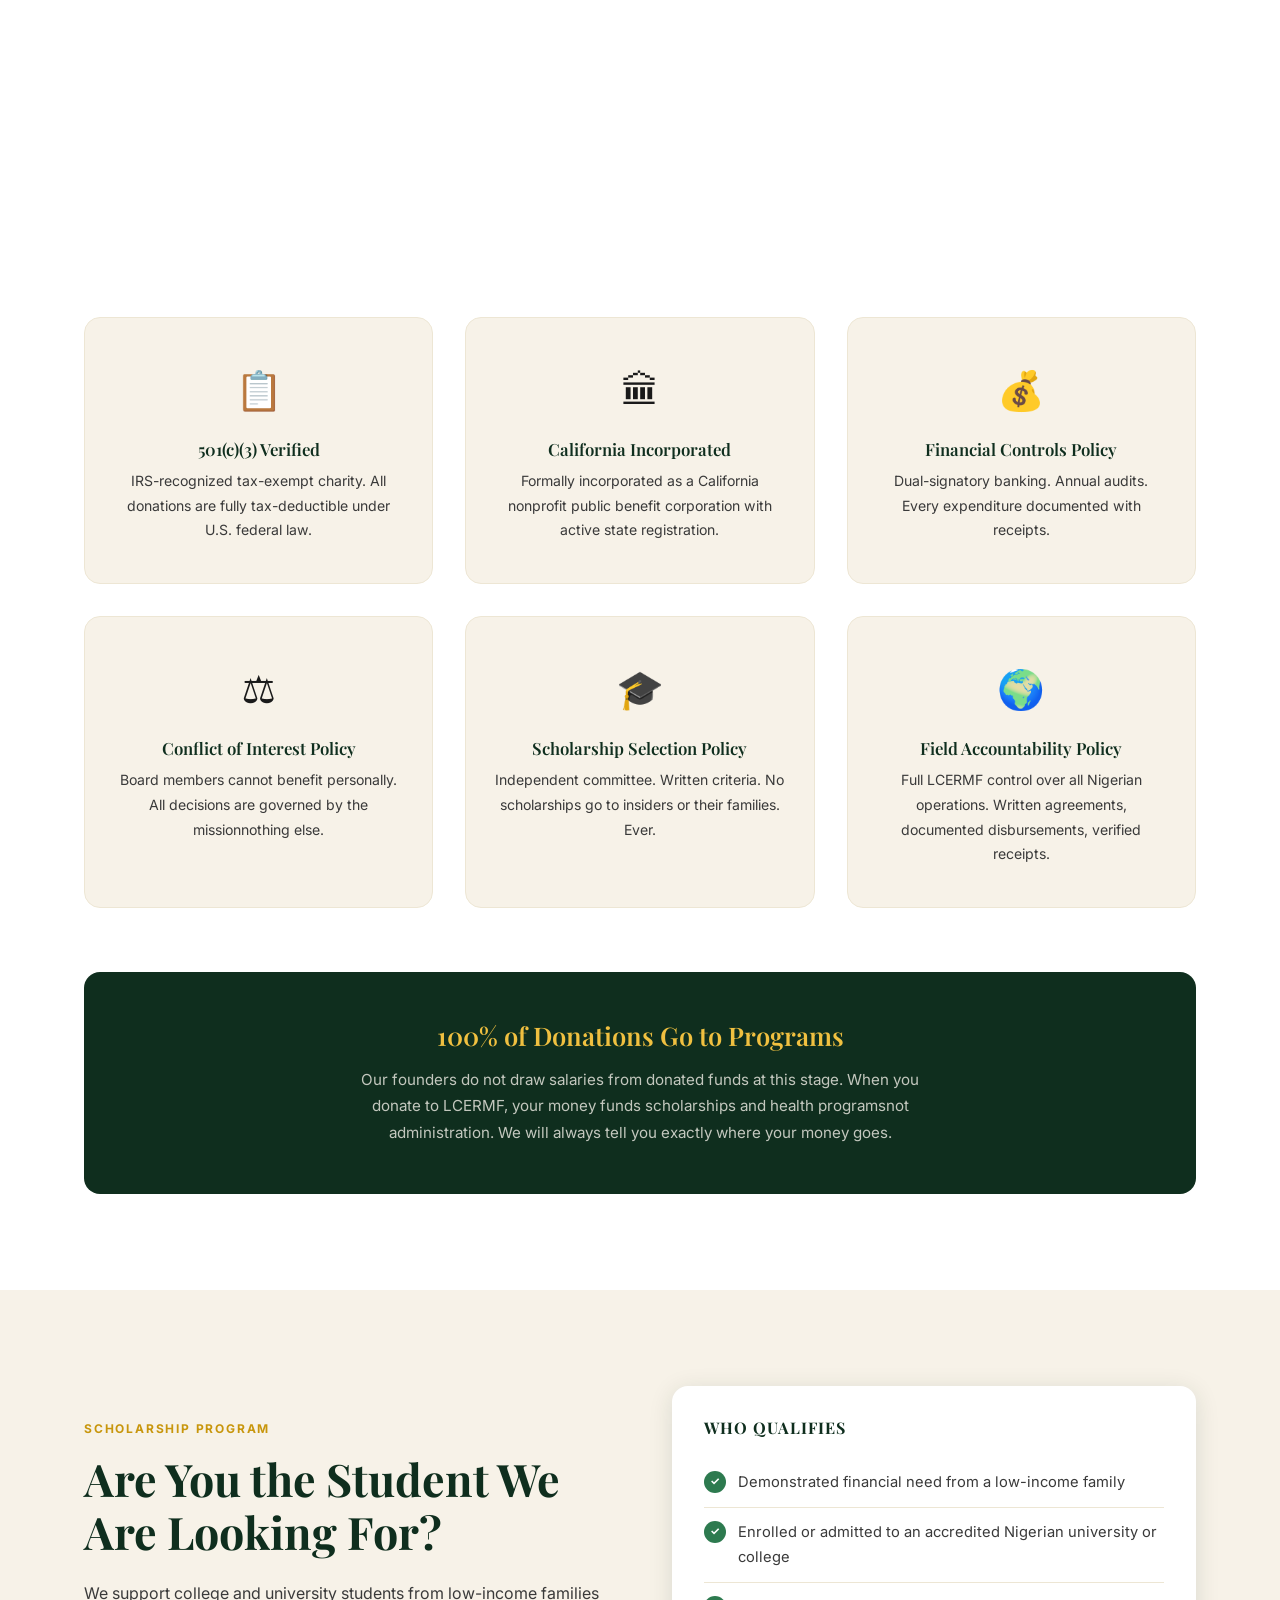
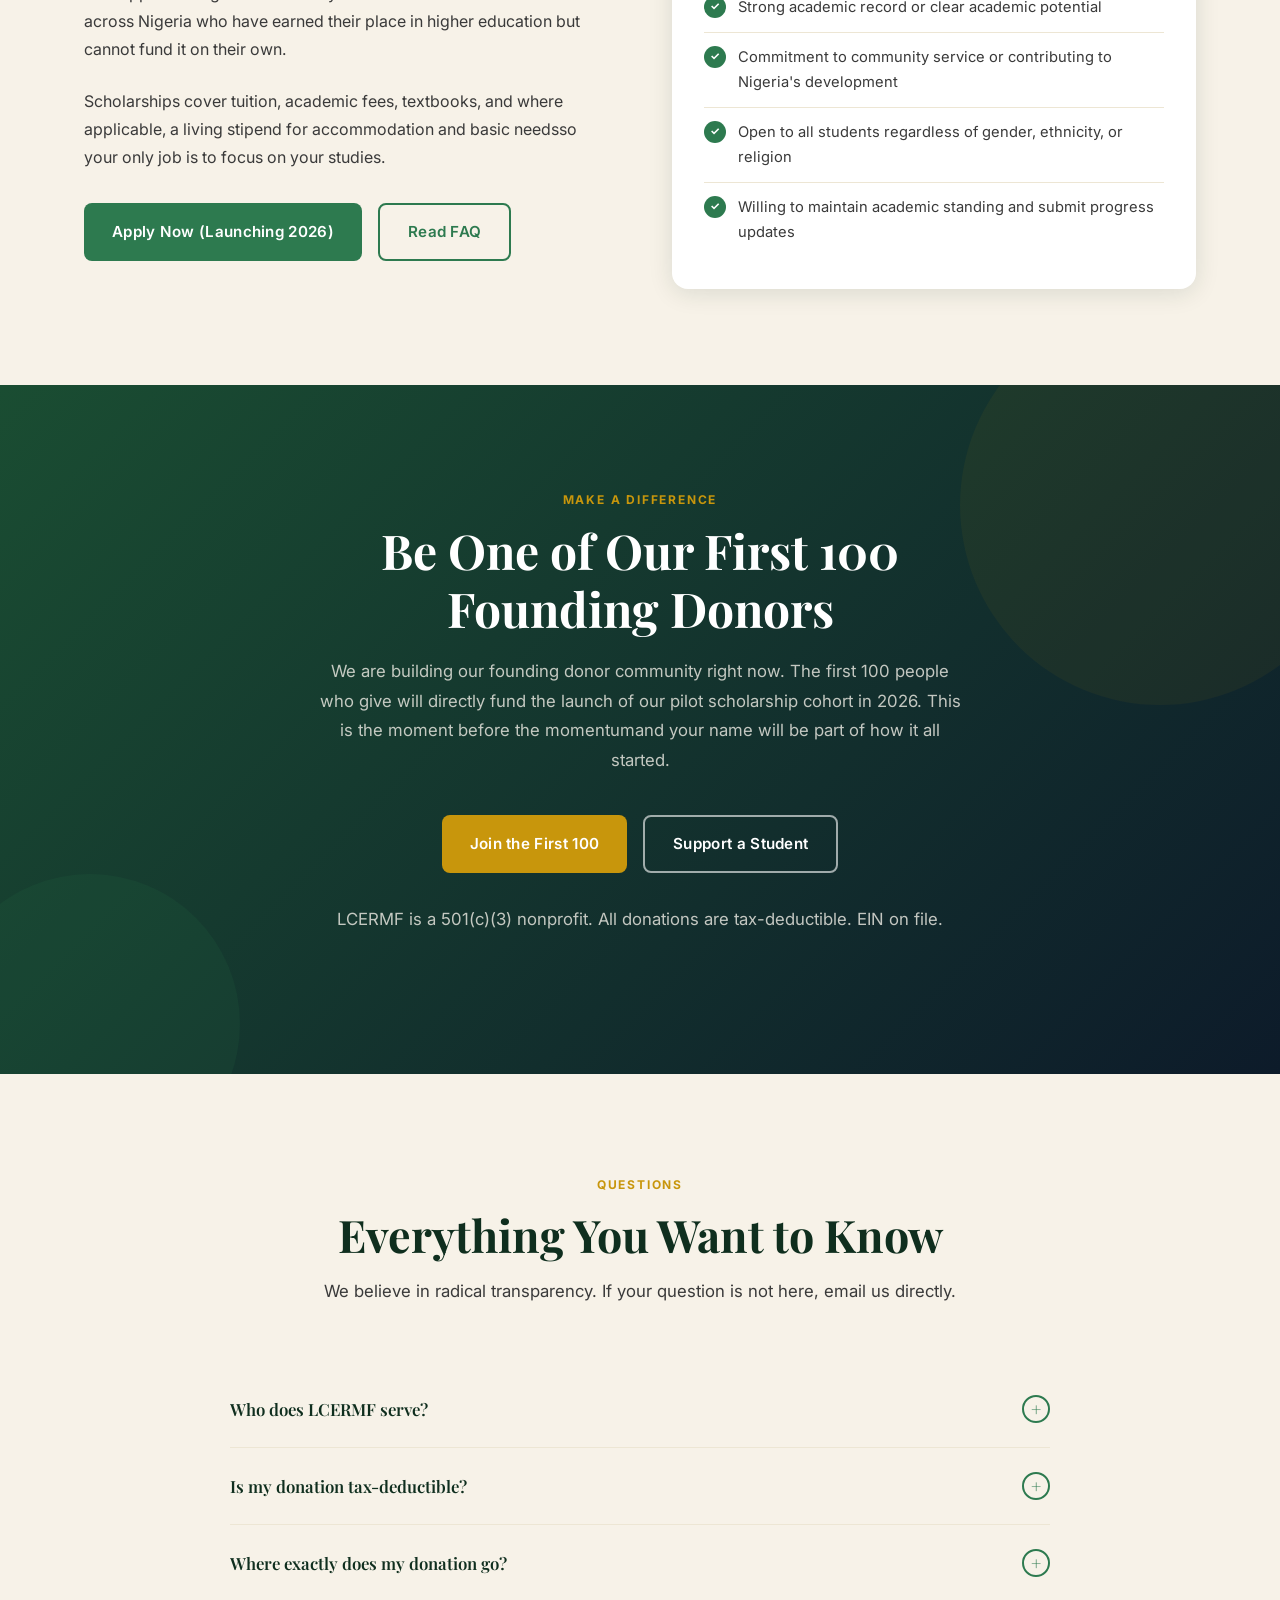
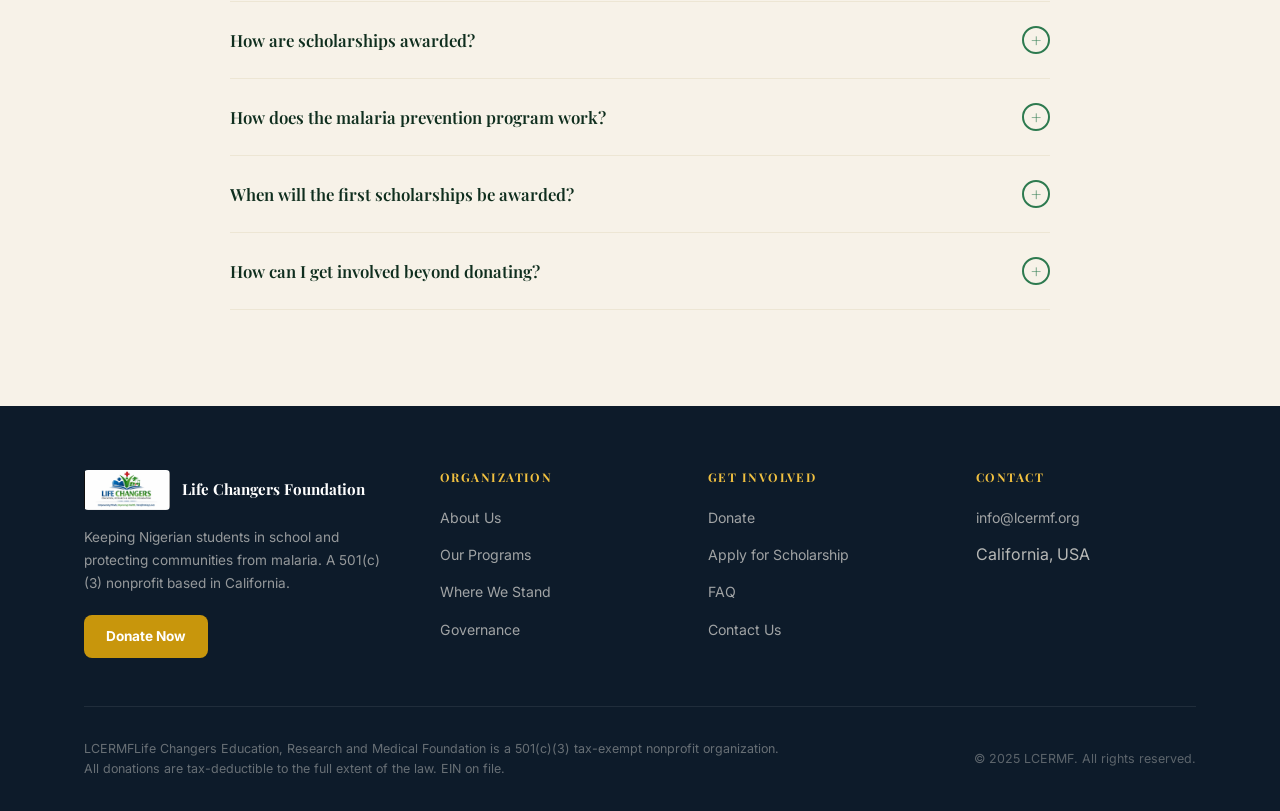
==== commit 0333988f: "Remove all em dashes from copy text throughout site Co-Authored-By: Claude Sonnet 4.6 <noreply@anthr" ====
--- a/index.html
+++ b/index.html
@@ -3,7 +3,7 @@
 <head>
   <meta charset="UTF-8" />
   <meta name="viewport" content="width=device-width, initial-scale=1.0" />
-  <title>LCERMF — Life Changers Education, Research & Medical Foundation</title>
+  <title>LCERMFLife Changers Education, Research & Medical Foundation</title>
   <meta name="description" content="LCERMF empowers Nigerian students through scholarships and fights malaria in underserved communities. A 501(c)(3) nonprofit based in California." />
 
   <!-- Leadsy.ai Tracking Pixel -->
@@ -89,7 +89,7 @@
     </h1>
 
     <p class="hero-sub reveal reveal-delay-2">
-      Every year, thousands of qualified Nigerian students drop out — not from lack of ability, but lack of funding. Your donation keeps them enrolled, and protects their communities from malaria. 100% goes directly to programs.
+      Every year, thousands of qualified Nigerian students drop outnot from lack of ability, but lack of funding. Your donation keeps them enrolled, and protects their communities from malaria. 100% goes directly to programs.
     </p>
 
     <div class="hero-ctas reveal reveal-delay-3">
@@ -225,7 +225,7 @@
     <div class="section-header">
       <span class="section-label reveal">Our Programs</span>
       <h2 class="reveal reveal-delay-1">Two Programs. One Purpose.</h2>
-      <p class="reveal reveal-delay-2">Everything we do is built around a single outcome — giving Nigerian children and communities a real shot at a better life.</p>
+      <p class="reveal reveal-delay-2">Everything we do is built around a single outcomegiving Nigerian children and communities a real shot at a better life.</p>
     </div>
 
     <div class="programs-grid">
@@ -238,7 +238,7 @@
         <div class="program-card-body">
           <span class="program-tag">Education</span>
           <h3>Education Access &amp; Scholarship Program</h3>
-          <p class="program-lead">Qualified students are dropping out — not because they failed, but because they ran out of money. We fix that.</p>
+          <p class="program-lead">Qualified students are dropping outnot because they failed, but because they ran out of money. We fix that.</p>
           <ul class="program-points">
             <li><strong>What it does:</strong> Provides tuition, books, and academic fees directly to the institution</li>
             <li><strong>Who it helps:</strong> Low-income university students across Nigeria with proven academic potential</li>
@@ -258,7 +258,7 @@
         <div class="program-card-body">
           <span class="program-tag">Health</span>
           <h3>Malaria Prevention &amp; Community Health Initiative</h3>
-          <p class="program-lead">Malaria kills hundreds of thousands in Nigeria every year — and most deaths are entirely preventable.</p>
+          <p class="program-lead">Malaria kills hundreds of thousands in Nigeria every yearand most deaths are entirely preventable.</p>
           <ul class="program-points">
             <li><strong>What it does:</strong> Runs education workshops and distributes insecticide-treated mosquito nets</li>
             <li><strong>Who it helps:</strong> Low-income communities with limited access to healthcare and health information</li>
@@ -283,7 +283,7 @@
     <div class="section-header">
       <span class="section-label malaria-label reveal">The Silent Emergency</span>
       <h2 class="reveal reveal-delay-1">Malaria Is Still Killing Children.<br /><em>Every Two Minutes.</em></h2>
-      <p class="reveal reveal-delay-2">These are not projections. This is what is happening right now across Africa — and most of these deaths are entirely preventable.</p>
+      <p class="reveal reveal-delay-2">These are not projections. This is what is happening right now across Africaand most of these deaths are entirely preventable.</p>
     </div>
 
     <!-- Stat counters -->
@@ -321,21 +321,21 @@
       <div class="malaria-fact-card reveal">
         <div class="malaria-fact-icon">⏱</div>
         <h3>A Child Dies Every 2 Minutes</h3>
-        <p>While you read this page, a child somewhere in sub-Saharan Africa will die from malaria. Not from lack of medicine. From lack of access — to nets, education, and community health workers who know how to prevent it.</p>
+        <p>While you read this page, a child somewhere in sub-Saharan Africa will die from malaria. Not from lack of medicine. From lack of accessto nets, education, and community health workers who know how to prevent it.</p>
         <span class="malaria-fact-source">Source: WHO World Malaria Report 2023</span>
       </div>
 
       <div class="malaria-fact-card reveal reveal-delay-1">
         <div class="malaria-fact-icon">🇳🇬</div>
         <h3>Nigeria Carries 27% of the Global Burden</h3>
-        <p>Nigeria alone accounts for more than a quarter of all malaria cases and deaths worldwide. The communities LCERMF serves are at the centre of this crisis. Grassroots prevention — nets, education, awareness — is the most effective tool available.</p>
+        <p>Nigeria alone accounts for more than a quarter of all malaria cases and deaths worldwide. The communities LCERMF serves are at the centre of this crisis. Grassroots preventionnets, education, awarenessis the most effective tool available.</p>
         <span class="malaria-fact-source">Source: WHO & Africa CDC 2023</span>
       </div>
 
       <div class="malaria-fact-card reveal reveal-delay-2">
         <div class="malaria-fact-icon">💸</div>
         <h3>$12 Billion Lost to Malaria Every Year</h3>
-        <p>Beyond the human cost, malaria drains $12 billion annually from African economies through lost productivity, healthcare costs, and generational poverty. Preventing one case does not just save a life — it protects a family's economic future.</p>
+        <p>Beyond the human cost, malaria drains $12 billion annually from African economies through lost productivity, healthcare costs, and generational poverty. Preventing one case does not just save a lifeit protects a family's economic future.</p>
         <span class="malaria-fact-source">Source: African Leaders Malaria Alliance (ALMA)</span>
       </div>
 
@@ -356,7 +356,7 @@
       <div class="malaria-fact-card reveal reveal-delay-2">
         <div class="malaria-fact-icon">✅</div>
         <h3>Community Education Works</h3>
-        <p>Studies consistently show that grassroots health education reduces malaria transmission by 40–60% in targeted communities. Teaching families how to prevent infection — not just treat it — is the sustainable path to elimination.</p>
+        <p>Studies consistently show that grassroots health education reduces malaria transmission by 40–60% in targeted communities. Teaching families how to prevent infectionnot just treat itis the sustainable path to elimination.</p>
         <span class="malaria-fact-source">Source: Roll Back Malaria Partnership</span>
       </div>
 
@@ -377,7 +377,7 @@
 
     <!-- CTA -->
     <div class="malaria-cta reveal">
-      <p>LCERMF is fighting this crisis on the ground — one community at a time.</p>
+      <p>LCERMF is fighting this crisis on the groundone community at a time.</p>
       <div style="display:flex;gap:16px;justify-content:center;flex-wrap:wrap;">
         <a href="#give" class="btn btn-gold btn-pulse">Fund Malaria Prevention</a>
         <a href="#programs" class="btn btn-white">See Our Health Program</a>
@@ -397,7 +397,7 @@
       <div class="story-photo reveal">
         <img src="img/1773815699860-79g6qq8chk4.jpg" alt="Student studying by window light" />
         <div class="story-photo-caption">
-          A student studying at home by window light — a reality for millions of Nigerian families without consistent electricity.
+          A student studying at home by window lighta reality for millions of Nigerian families without consistent electricity.
         </div>
       </div>
 
@@ -407,17 +407,17 @@
 
         <div class="story-block reveal reveal-delay-2">
           <div class="story-chapter">The Problem</div>
-          <p>In Nigeria, nearly 10 million young people who qualify for university education never enroll — or drop out before finishing. The barrier is almost never ability. It is almost always money. A student who cannot pay term fees is sent home. A family that cannot buy nets watches children get sick from a preventable disease.</p>
+          <p>In Nigeria, nearly 10 million young people who qualify for university education never enrollor drop out before finishing. The barrier is almost never ability. It is almost always money. A student who cannot pay term fees is sent home. A family that cannot buy nets watches children get sick from a preventable disease.</p>
         </div>
 
         <div class="story-block reveal reveal-delay-3">
           <div class="story-chapter">What We Do</div>
-          <p>LCERMF steps in at exactly that point. We identify students who have earned their place in university but cannot fund it. We provide the scholarship. We stay involved. And in the same communities, we teach families how to protect themselves from malaria — and give them the nets to do it.</p>
+          <p>LCERMF steps in at exactly that point. We identify students who have earned their place in university but cannot fund it. We provide the scholarship. We stay involved. And in the same communities, we teach families how to protect themselves from malariaand give them the nets to do it.</p>
         </div>
 
         <div class="story-block reveal reveal-delay-4">
           <div class="story-chapter">The Result</div>
-          <p>A student who graduates changes more than her own life. She changes her family's trajectory. She becomes a teacher, a nurse, an engineer — someone who gives back. That is the multiplier effect of education. And it starts with one scholarship funded by one donor like you.</p>
+          <p>A student who graduates changes more than her own life. She changes her family's trajectory. She becomes a teacher, a nurse, an engineersomeone who gives back. That is the multiplier effect of education. And it starts with one scholarship funded by one donor like you.</p>
         </div>
 
         <div class="story-cta reveal reveal-delay-4">
@@ -437,7 +437,7 @@
     <div class="section-header">
       <span class="section-label reveal">Where We Stand</span>
       <h2 class="reveal reveal-delay-1">Transparent From Day One</h2>
-      <p class="reveal reveal-delay-2">We are an early-stage foundation. We will not inflate our numbers. Here is exactly where we are — and where your donation takes us.</p>
+      <p class="reveal reveal-delay-2">We are an early-stage foundation. We will not inflate our numbers. Here is exactly where we areand where your donation takes us.</p>
     </div>
 
     <div class="stats-grid">
@@ -445,7 +445,7 @@
       <div class="stat-card reveal">
         <div class="stat-number">2026</div>
         <div class="stat-label">First Scholar Cohort</div>
-        <div class="stat-desc">Pilot scholarships launching — funded by our founding donors</div>
+        <div class="stat-desc">Pilot scholarships launchingfunded by our founding donors</div>
       </div>
 
       <div class="stat-card reveal reveal-delay-1">
@@ -516,7 +516,7 @@
 </section>
 
 <!-- ══════════════════════════════════════════════════
-     SCHOLARS — LIVES CHANGED
+     SCHOLARSLIVES CHANGED
 ══════════════════════════════════════════════════ -->
 <section id="scholars" class="section--green">
   <div class="container">
@@ -524,12 +524,12 @@
     <div class="section-header">
       <span class="section-label reveal">Lives Changed</span>
       <h2 class="reveal reveal-delay-1">Meet the Students We've Helped Through School</h2>
-      <p class="reveal reveal-delay-2">These are real people — not statistics. Every face here represents a family whose future shifted the day someone chose to give. A few have graduated. Others are still on their journey. All of them need your continued support.</p>
+      <p class="reveal reveal-delay-2">These are real peoplenot statistics. Every face here represents a family whose future shifted the day someone chose to give. A few have graduated. Others are still on their journey. All of them need your continued support.</p>
     </div>
 
     <div class="scholars-grid">
 
-      <!-- Scholar 1 — Enrolled (unnamed) -->
+      <!-- Scholar 1Enrolled (unnamed) -->
       <div class="scholar-card reveal">
         <div class="scholar-photo-wrap">
           <img src="img/scholars/scholar-01.jpg" alt="Scholar" />
@@ -542,7 +542,7 @@
         </div>
       </div>
 
-      <!-- Scholar 2 / 9 — Vivian (Journey Card) -->
+      <!-- Scholar 2 / 9Vivian (Journey Card) -->
       <div class="scholar-card scholar-card--journey reveal reveal-delay-1">
         <div class="journey-top">
           <span class="scholar-badge scholar-badge--enrolled" style="position:static;transform:none;">📚 Enrolled</span>
@@ -567,7 +567,7 @@
         <p class="scholar-quote">"Business is how communities build themselves. I want to be part of that story."</p>
       </div>
 
-      <!-- Scholar 3 / 4 — Ginika (Journey Card, full width) -->
+      <!-- Scholar 3 / 4Ginika (Journey Card, full width) -->
       <div class="scholar-card scholar-card--journey reveal reveal-delay-2">
         <div class="journey-top">
           <span class="scholar-badge scholar-badge--graduated" style="position:static;transform:none;">🎓 Graduated</span>
@@ -578,23 +578,23 @@
 
           <div class="journey-step">
             <div class="journey-photo">
-              <img src="img/scholars/scholar-04.jpg" alt="Ginika — During the programme" />
+              <img src="img/scholars/scholar-04.jpg" alt="GinikaDuring the programme" />
             </div>
             <span class="journey-label">📚 During the Programme</span>
           </div>
           <div class="journey-arrow">→</div>
           <div class="journey-step">
             <div class="journey-photo">
-              <img src="img/scholars/scholar-03.jpg" alt="Ginika — Graduation Day" />
+              <img src="img/scholars/scholar-03.jpg" alt="GinikaGraduation Day" />
             </div>
             <span class="journey-label">🎓 Graduation Day</span>
           </div>
         </div>
-        <p class="scholar-quote">"I want to bring light to places that have never had it — literally and figuratively."</p>
-      </div>
-
-
-      <!-- Scholar 5 / 8 / 11 — Henry (Journey Card, full width) -->
+        <p class="scholar-quote">"I want to bring light to places that have never had itliterally and figuratively."</p>
+      </div>
+
+
+      <!-- Scholar 5 / 8 / 11Henry (Journey Card, full width) -->
       <div class="scholar-card scholar-card--journey reveal">
         <div class="journey-top">
           <span class="scholar-badge scholar-badge--graduated" style="position:static;transform:none;">🎓 Graduated</span>
@@ -604,21 +604,21 @@
         <div class="journey-timeline">
           <div class="journey-step">
             <div class="journey-photo">
-              <img src="img/scholars/scholar-08.jpg" alt="Henry — Graduation Day" />
+              <img src="img/scholars/scholar-08.jpg" alt="HenryGraduation Day" />
             </div>
             <span class="journey-label">🎓 Graduation Day</span>
           </div>
           <div class="journey-arrow">→</div>
           <div class="journey-step">
             <div class="journey-photo">
-              <img src="img/scholars/scholar-05.jpg" alt="Henry — Working in the Operating Room" />
+              <img src="img/scholars/scholar-05.jpg" alt="HenryWorking in the Operating Room" />
             </div>
             <span class="journey-label">🏥 In the Operating Room</span>
           </div>
           <div class="journey-arrow">→</div>
           <div class="journey-step">
             <div class="journey-photo">
-              <img src="img/scholars/scholar-11.jpg" alt="Henry — NYSC Certificate of National Service" />
+              <img src="img/scholars/scholar-11.jpg" alt="HenryNYSC Certificate of National Service" />
             </div>
             <span class="journey-label">🇳🇬 National Service Complete</span>
           </div>
@@ -626,10 +626,10 @@
         <p class="scholar-quote">"I walked into that operating room knowing LCERMF believed in me first. That belief is the fuel I carry into every shift."</p>
       </div>
 
-      <!-- Scholar 6 — Enrolled -->
+      <!-- Scholar 6Enrolled -->
       <div class="scholar-card reveal reveal-delay-2">
         <div class="scholar-photo-wrap">
-          <img src="img/scholars/scholar-06.jpg" alt="Chibuzo — Microbiology" />
+          <img src="img/scholars/scholar-06.jpg" alt="ChibuzoMicrobiology" />
           <span class="scholar-badge scholar-badge--enrolled">📚 Enrolled</span>
         </div>
         <div class="scholar-body">
@@ -639,7 +639,7 @@
         </div>
       </div>
 
-      <!-- Scholar 7 / 10 — Chinaza (Journey Card) -->
+      <!-- Scholar 7 / 10Chinaza (Journey Card) -->
       <div class="scholar-card scholar-card--journey reveal">
         <div class="journey-top">
           <span class="scholar-badge scholar-badge--enrolled" style="position:static;transform:none;">📚 Enrolled</span>
@@ -661,7 +661,7 @@
             <span class="journey-label">🌟 Growing Strong</span>
           </div>
         </div>
-        <p class="scholar-quote">"Health is not a privilege. It is a right — and I will spend my career making sure my community knows that."</p>
+        <p class="scholar-quote">"Health is not a privilege. It is a rightand I will spend my career making sure my community knows that."</p>
       </div>
 
 
@@ -673,7 +673,7 @@
     <!-- Expand CTA -->
     <div class="scholars-expand-cta reveal">
       <div class="scholars-cta-divider"></div>
-      <p class="scholars-cta-lead">There are many more students who qualify — and nowhere near enough funding to reach them.</p>
+      <p class="scholars-cta-lead">There are many more students who qualifyand nowhere near enough funding to reach them.</p>
       <p class="scholars-cta-sub">Your donation directly funds the next name on this wall.</p>
       <a href="#give" class="btn btn-gold btn-pulse">Help Us Add More Students</a>
     </div>
@@ -682,7 +682,7 @@
     <div class="message-section reveal">
       <div class="message-header">
         <h3>Leave a Word of Encouragement</h3>
-        <p>These students carry the weight of their families' hopes every single day. A few words of support from someone who believes in them — even a stranger — means more than you know.</p>
+        <p>These students carry the weight of their families' hopes every single day. A few words of support from someone who believes in themeven a strangermeans more than you know.</p>
       </div>
 
       <form class="message-form" id="message-form" novalidate>
@@ -733,7 +733,7 @@
       <div class="trust-card reveal">
         <span class="trust-icon">⚖️</span>
         <h3>Conflict of Interest Policy</h3>
-        <p>Board members cannot benefit personally. All decisions are governed by the mission — nothing else.</p>
+        <p>Board members cannot benefit personally. All decisions are governed by the missionnothing else.</p>
       </div>
 
       <div class="trust-card reveal reveal-delay-1">
@@ -752,7 +752,7 @@
 
     <div class="trust-statement reveal">
       <h3>100% of Donations Go to Programs</h3>
-      <p>Our founders do not draw salaries from donated funds at this stage. When you donate to LCERMF, your money funds scholarships and health programs — not administration. We will always tell you exactly where your money goes.</p>
+      <p>Our founders do not draw salaries from donated funds at this stage. When you donate to LCERMF, your money funds scholarships and health programsnot administration. We will always tell you exactly where your money goes.</p>
     </div>
 
   </div>
@@ -772,7 +772,7 @@
           We support college and university students from low-income families across Nigeria who have earned their place in higher education but cannot fund it on their own.
         </p>
         <p class="reveal reveal-delay-2">
-          Scholarships cover tuition, academic fees, textbooks, and where applicable, a living stipend for accommodation and basic needs — so your only job is to focus on your studies.
+          Scholarships cover tuition, academic fees, textbooks, and where applicable, a living stipend for accommodation and basic needsso your only job is to focus on your studies.
         </p>
         <div class="scholarship-ctas reveal reveal-delay-3">
           <a href="#" class="btn btn-green">Apply Now (Launching 2026)</a>
@@ -824,7 +824,7 @@
     <span class="section-label reveal">Make a Difference</span>
     <h2 class="reveal reveal-delay-1">Be One of Our First 100 Founding Donors</h2>
     <p class="reveal reveal-delay-2">
-      We are building our founding donor community right now. The first 100 people who give will directly fund the launch of our pilot scholarship cohort in 2026. This is the moment before the momentum — and your name will be part of how it all started.
+      We are building our founding donor community right now. The first 100 people who give will directly fund the launch of our pilot scholarship cohort in 2026. This is the moment before the momentumand your name will be part of how it all started.
     </p>
     <div class="donate-ctas reveal reveal-delay-3">
       <a href="#give" class="btn btn-gold btn-pulse">Join the First 100</a>
@@ -873,7 +873,7 @@
           <span class="faq-icon">+</span>
         </button>
         <div class="faq-answer">
-          <p>100% of donated funds go directly to programs — scholarships paid to educational institutions, malaria prevention materials, and community health workshops. Our founders are not drawing salaries from donated funds at this stage of the organization. We maintain written financial controls and document every expenditure.</p>
+          <p>100% of donated funds go directly to programsscholarships paid to educational institutions, malaria prevention materials, and community health workshops. Our founders are not drawing salaries from donated funds at this stage of the organization. We maintain written financial controls and document every expenditure.</p>
         </div>
       </div>
 
@@ -883,7 +883,7 @@
           <span class="faq-icon">+</span>
         </button>
         <div class="faq-answer">
-          <p>Scholarship recipients are selected by an independent Scholarship Committee using written, objective scoring criteria including financial need, academic achievement, and community commitment. No scholarships are awarded to board members, officers, or their family members. Wherever possible, funds are paid directly to the educational institution — not to the student.</p>
+          <p>Scholarship recipients are selected by an independent Scholarship Committee using written, objective scoring criteria including financial need, academic achievement, and community commitment. No scholarships are awarded to board members, officers, or their family members. Wherever possible, funds are paid directly to the educational institutionnot to the student.</p>
         </div>
       </div>
 
@@ -969,7 +969,7 @@
 
     <div class="footer-bottom">
       <p class="footer-legal">
-        LCERMF — Life Changers Education, Research and Medical Foundation is a 501(c)(3) tax-exempt nonprofit organization.<br />
+        LCERMFLife Changers Education, Research and Medical Foundation is a 501(c)(3) tax-exempt nonprofit organization.<br />
         All donations are tax-deductible to the full extent of the law. EIN on file.
       </p>
       <p class="footer-copy">&copy; 2025 LCERMF. All rights reserved.</p>
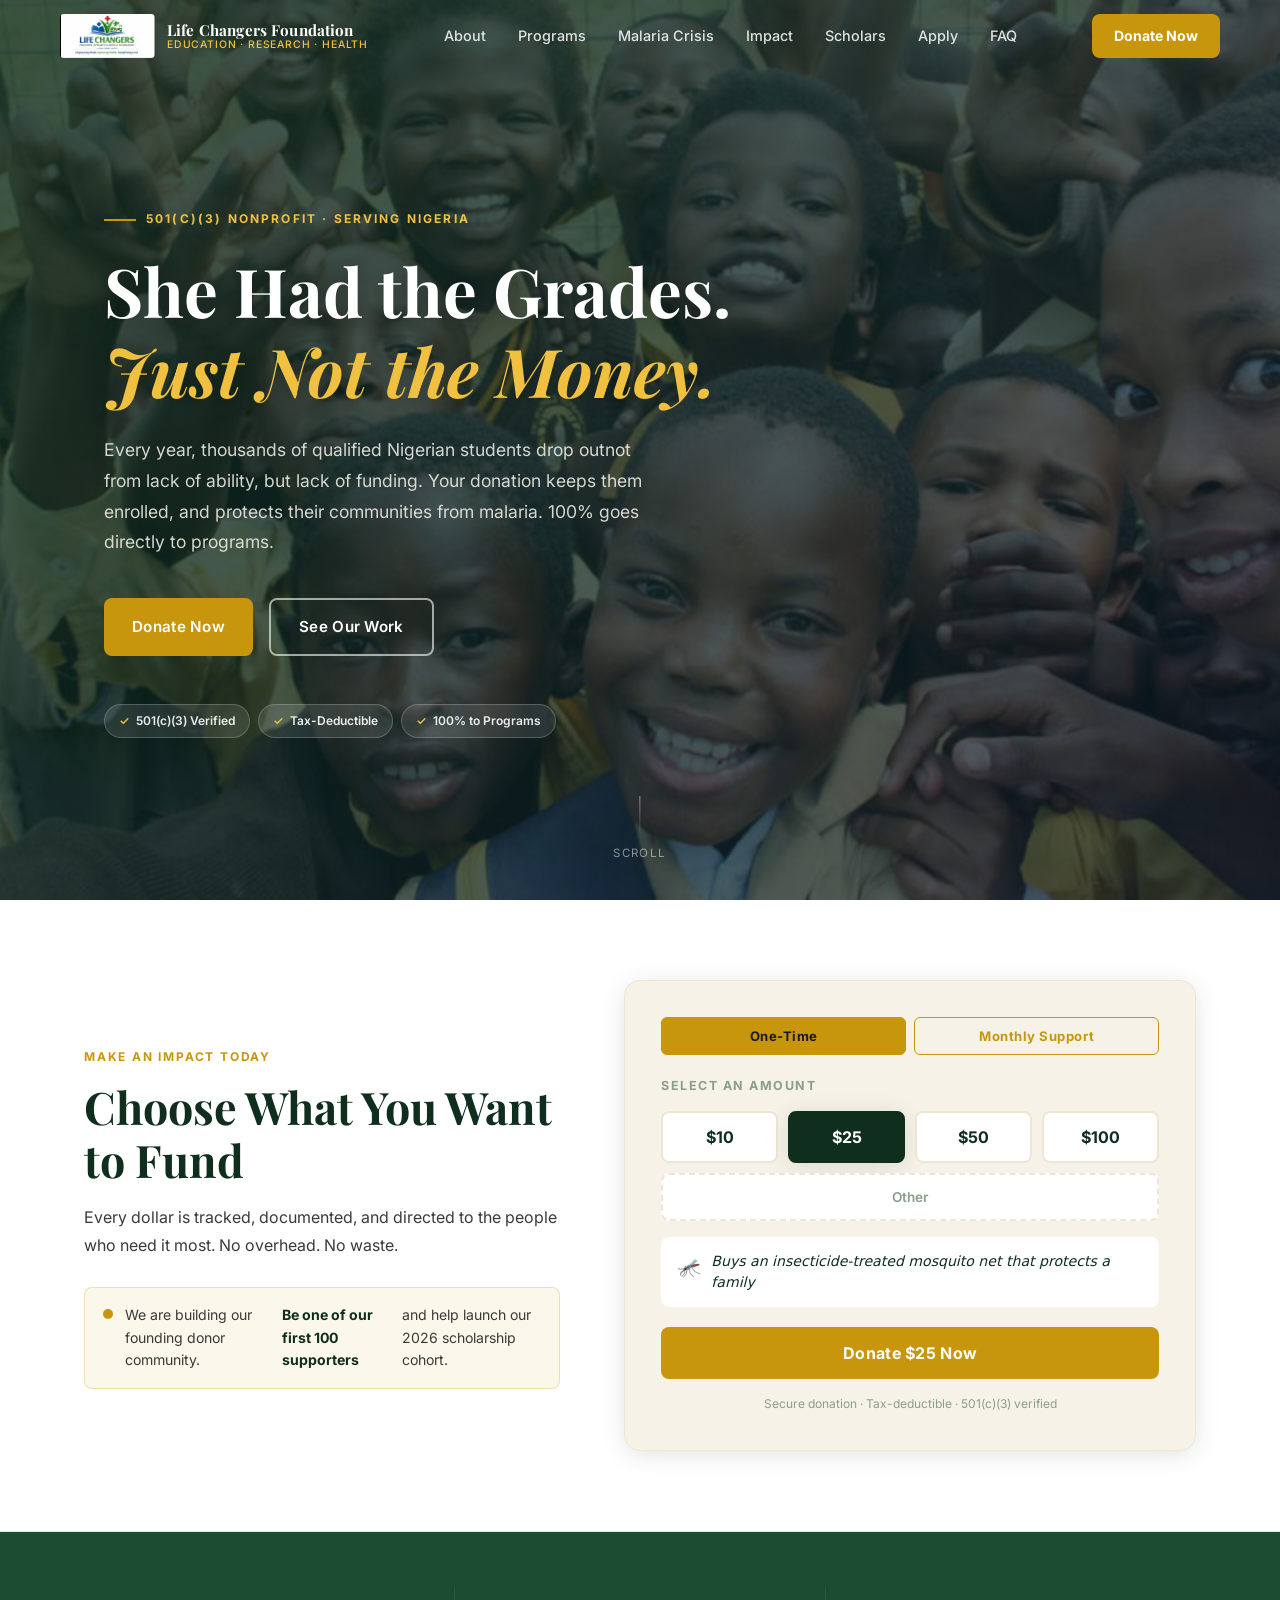
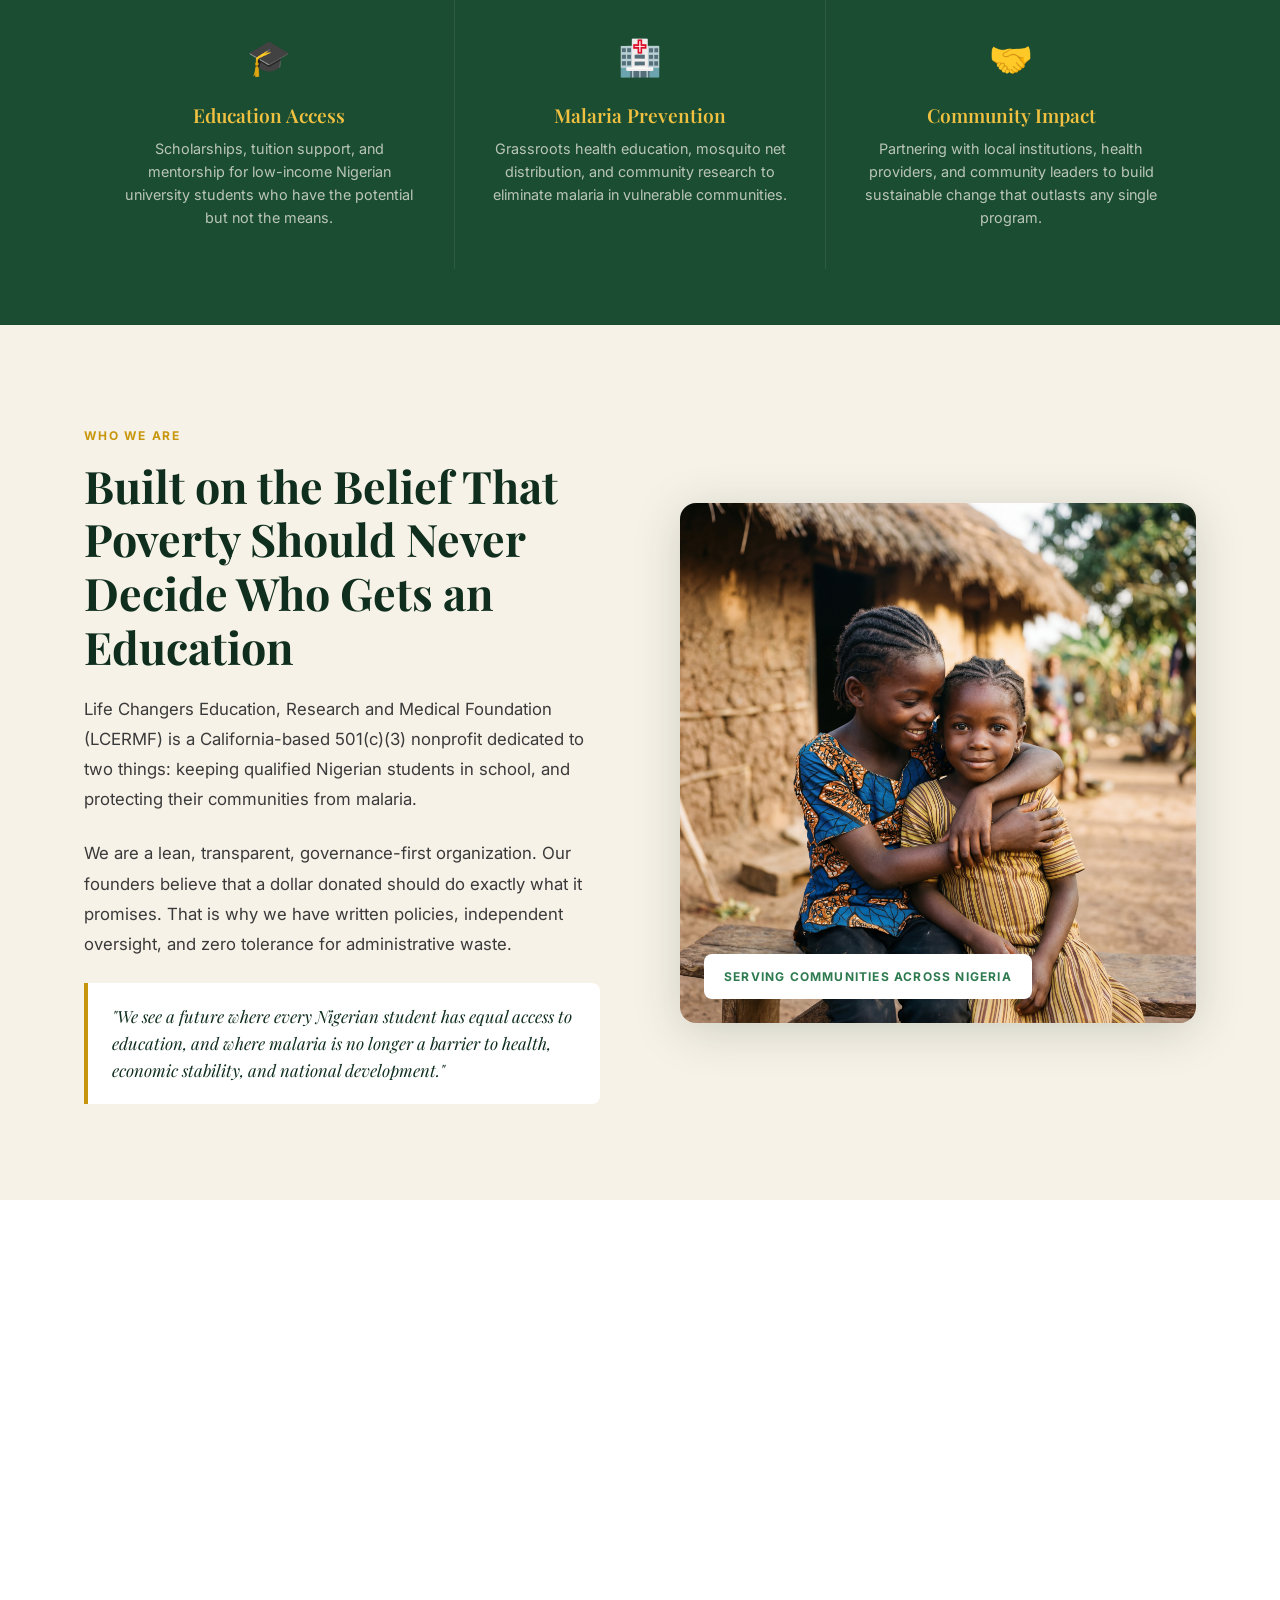
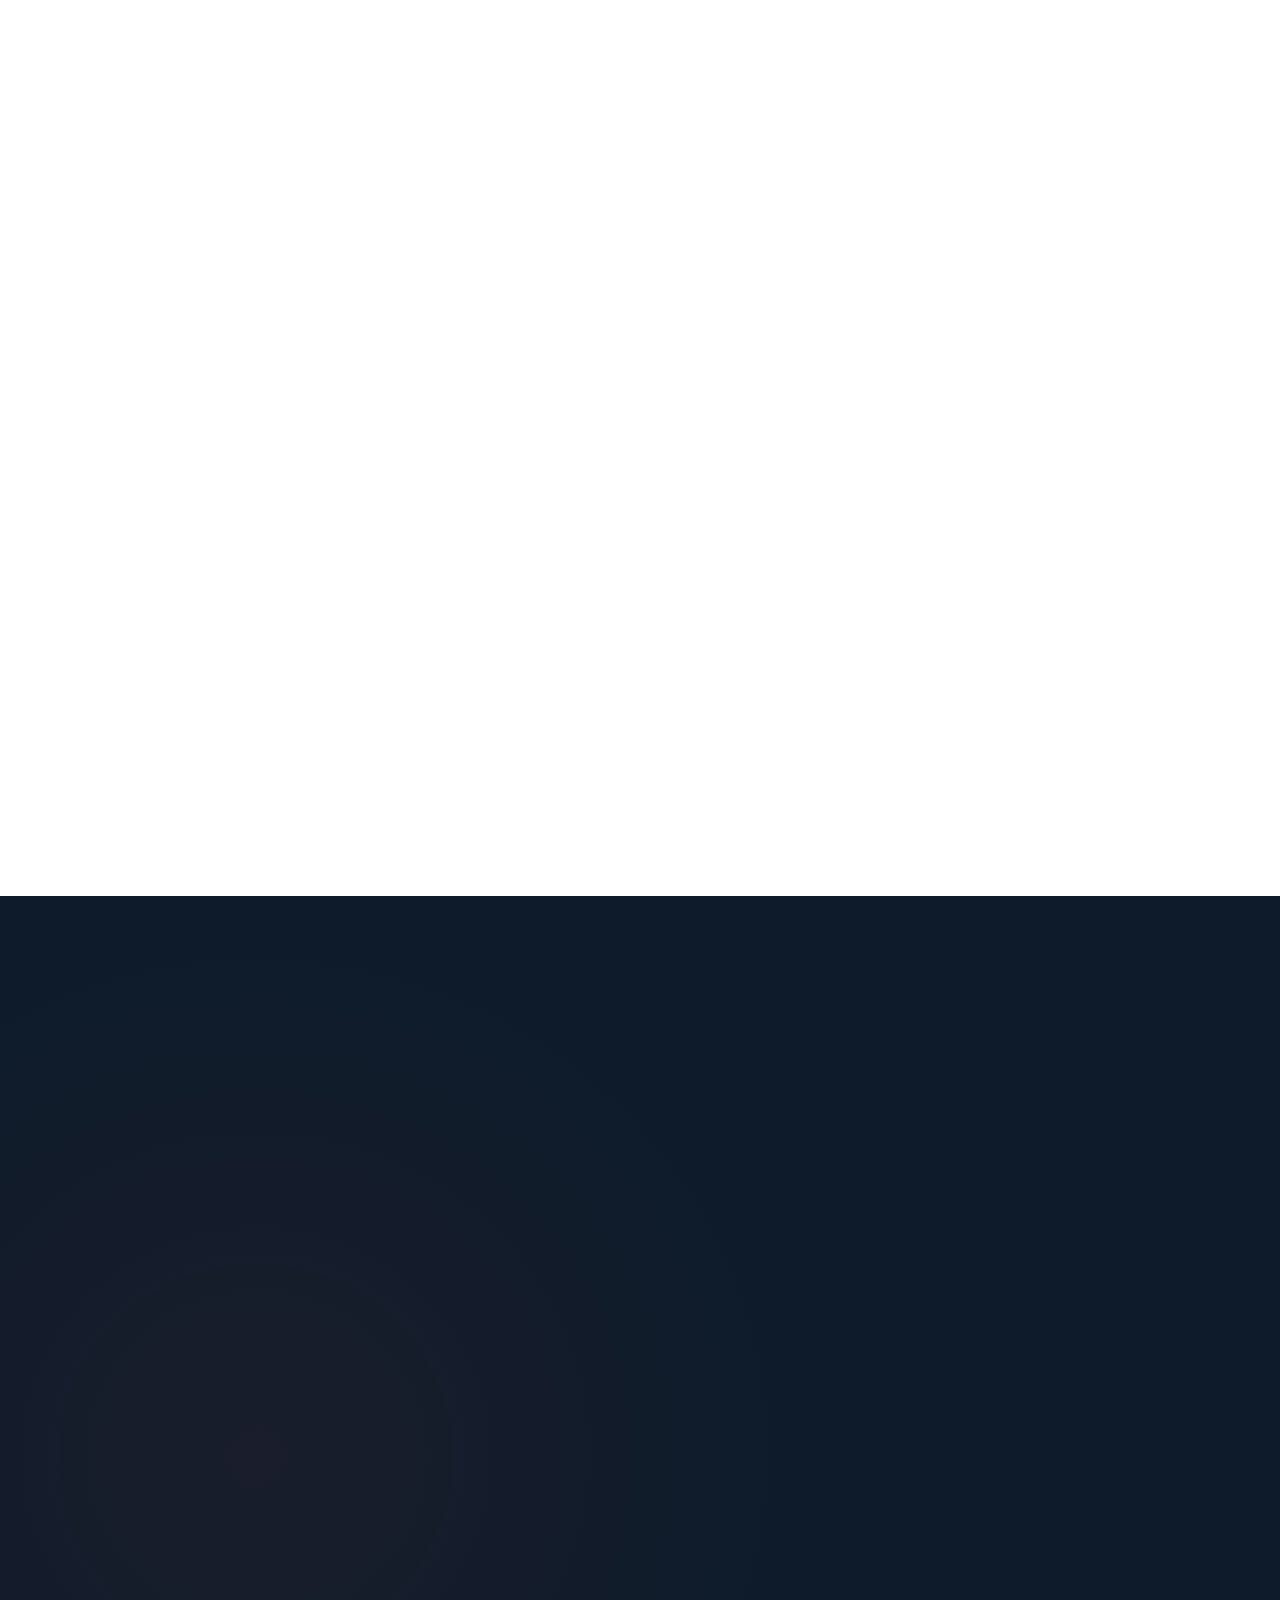
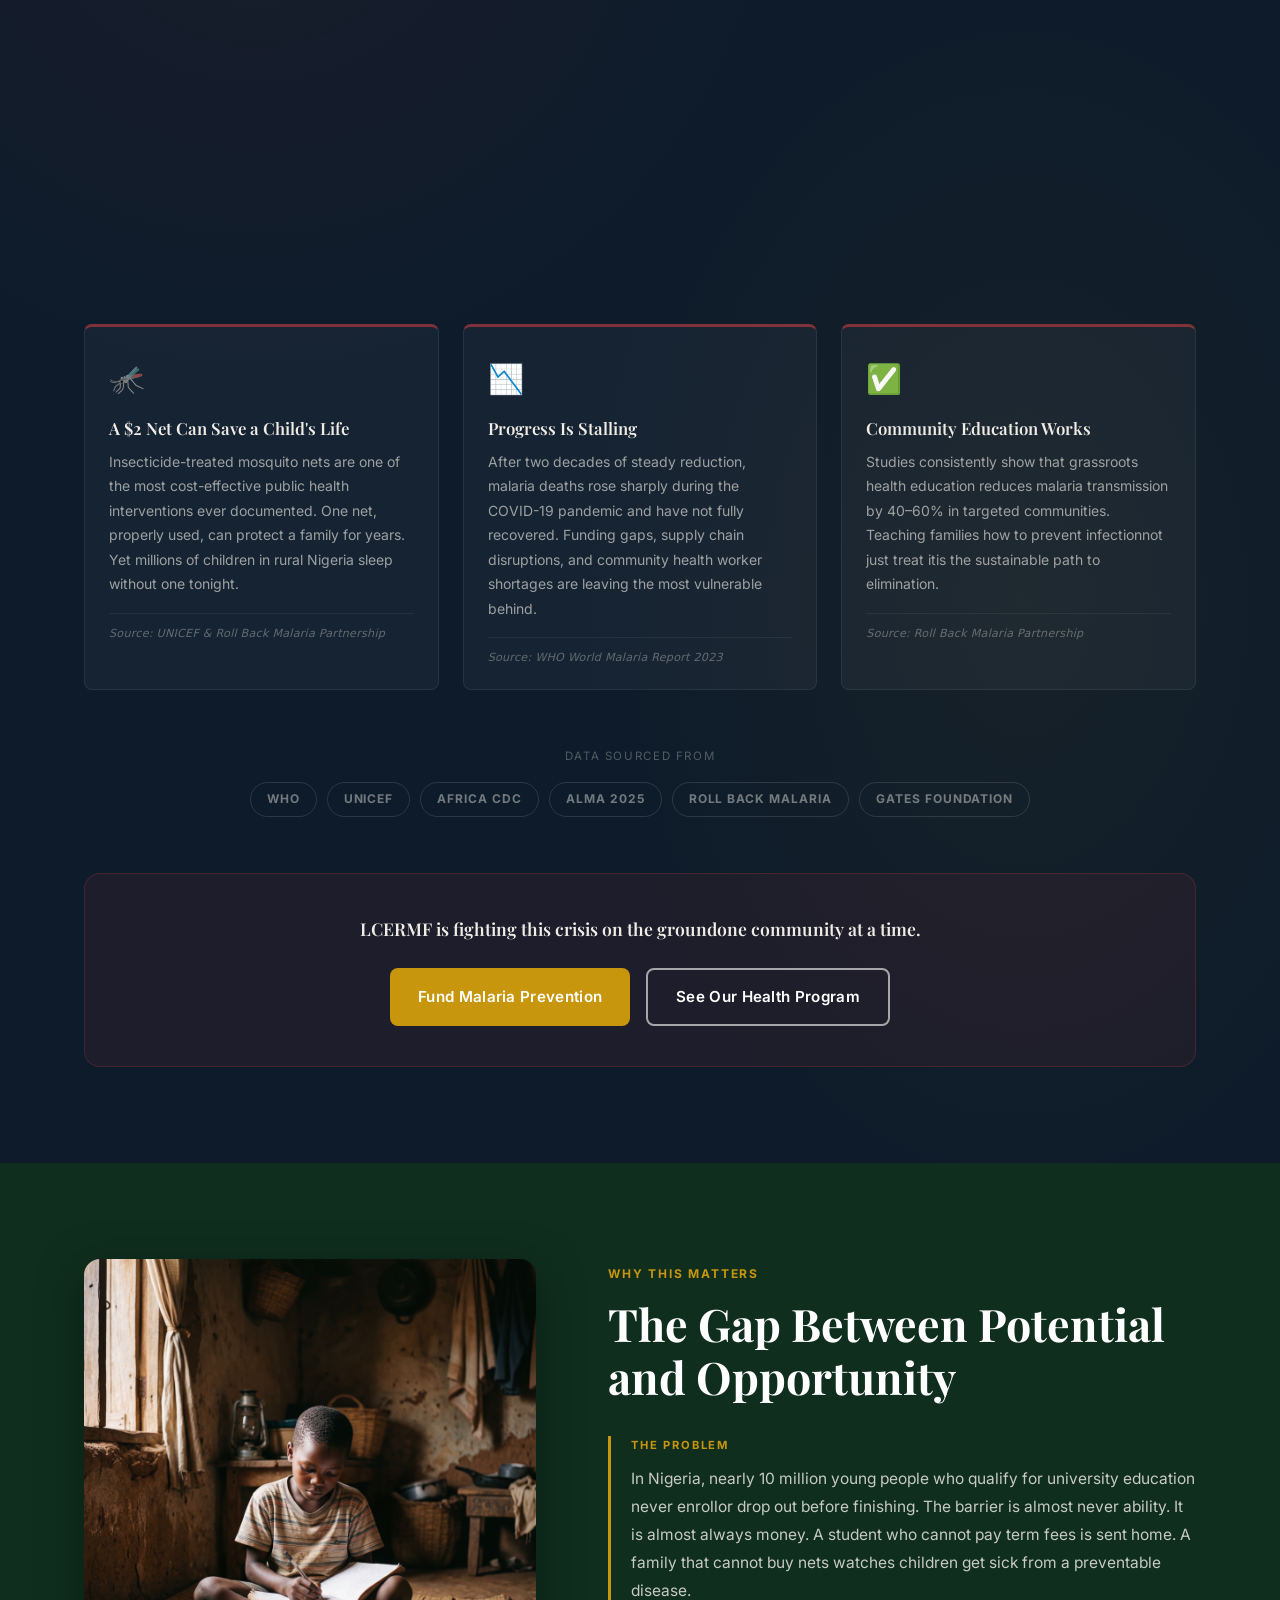
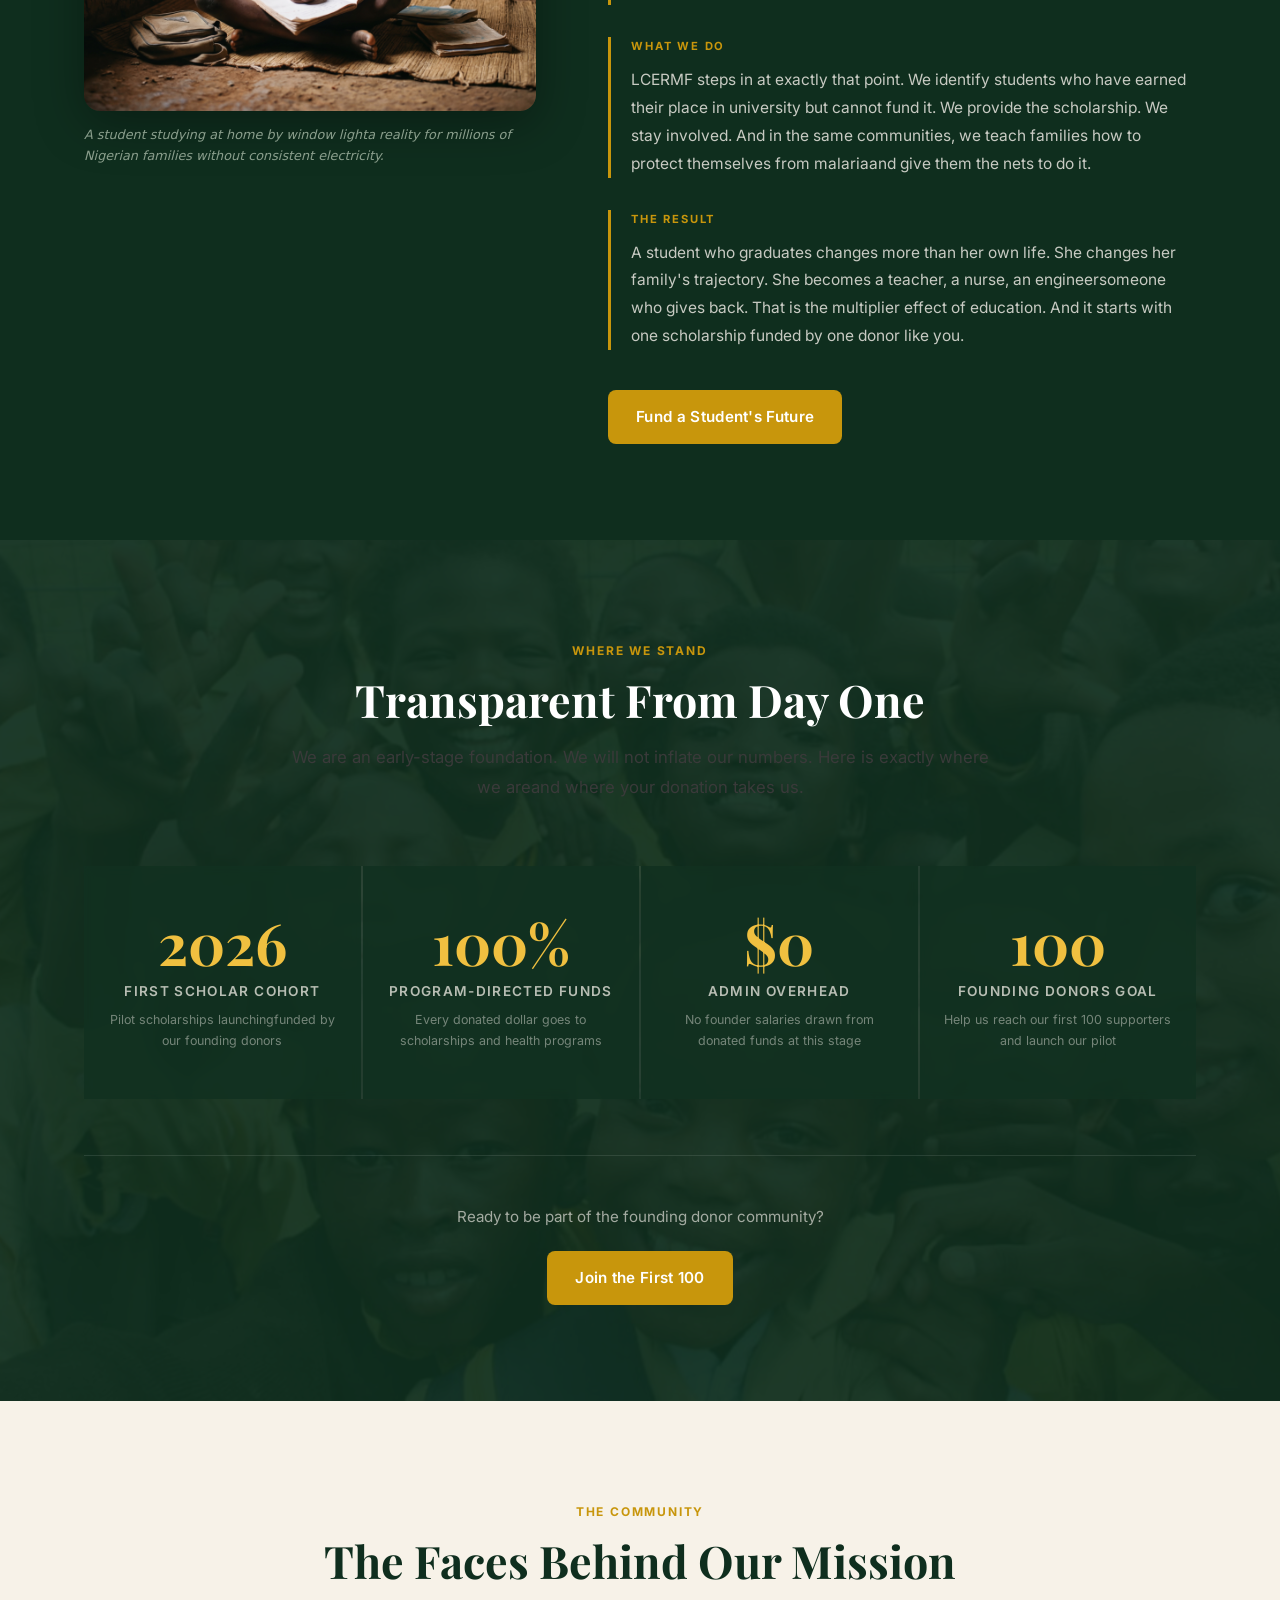
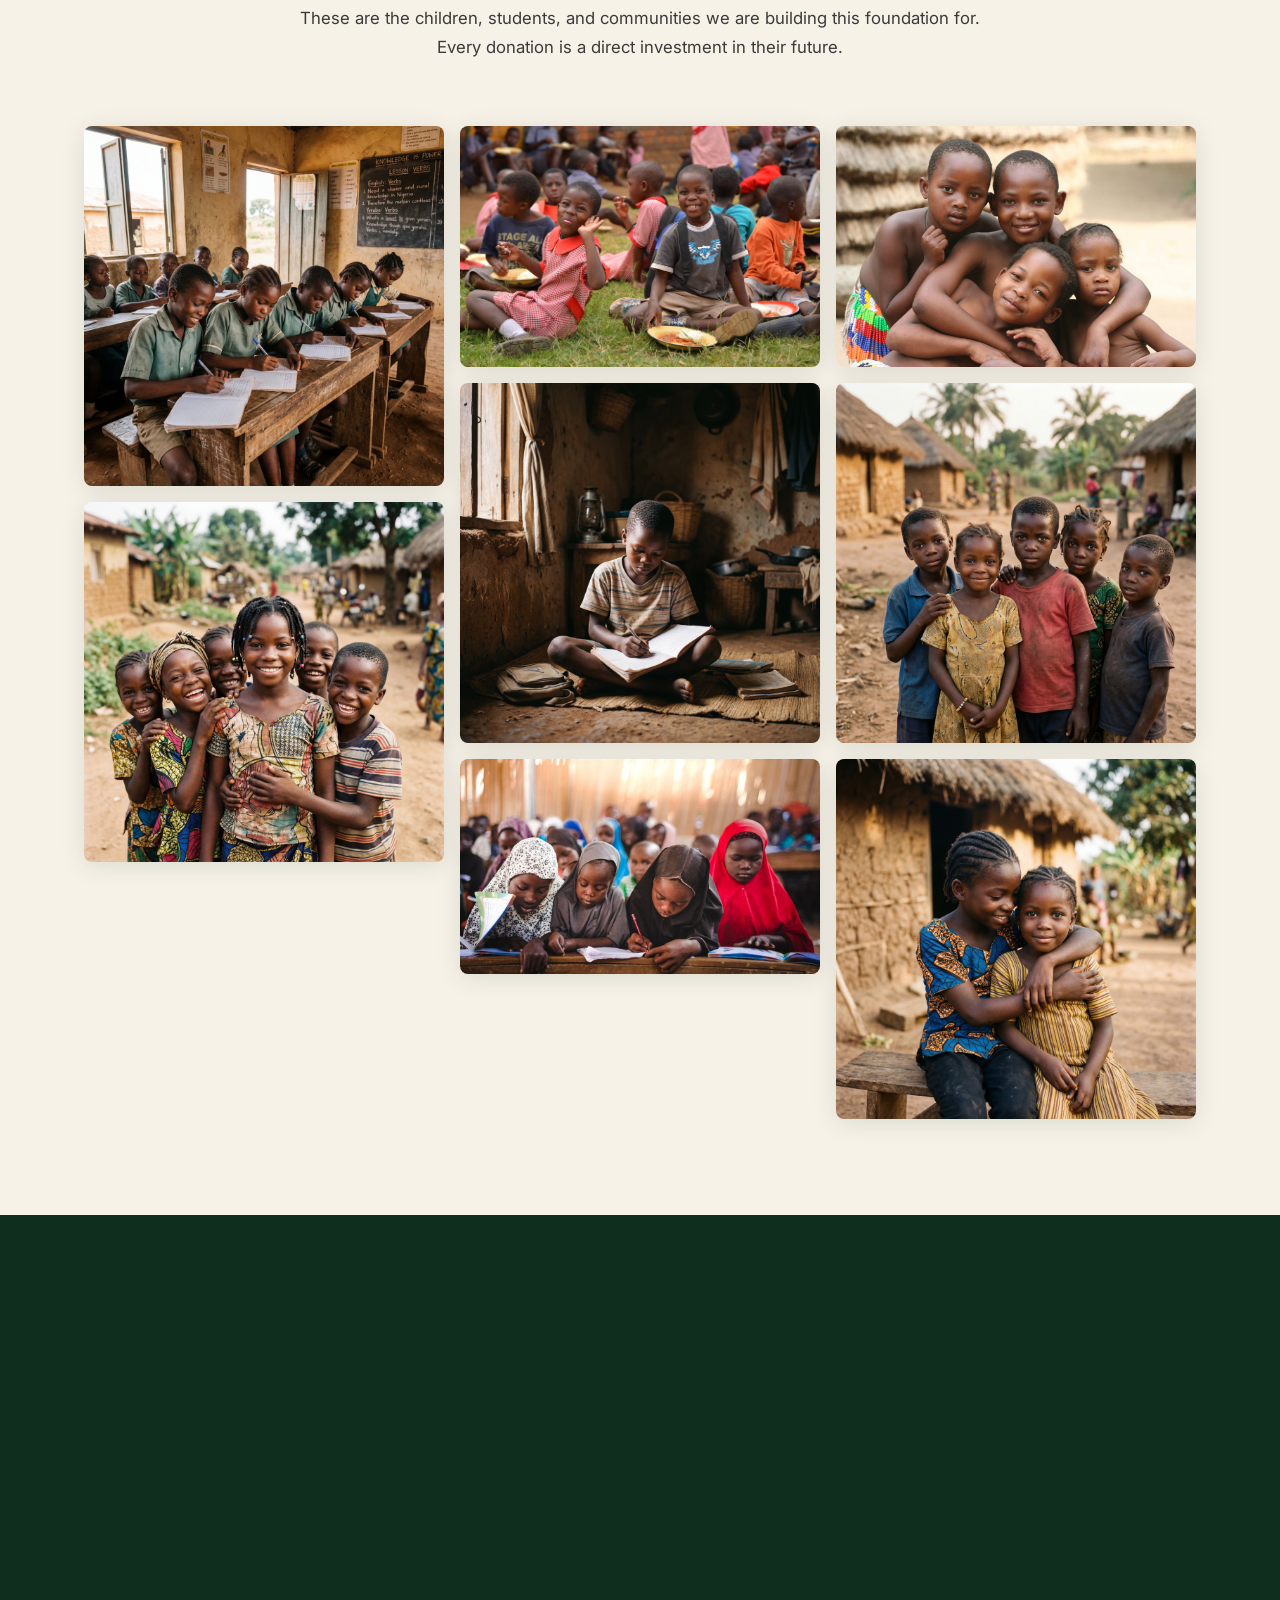
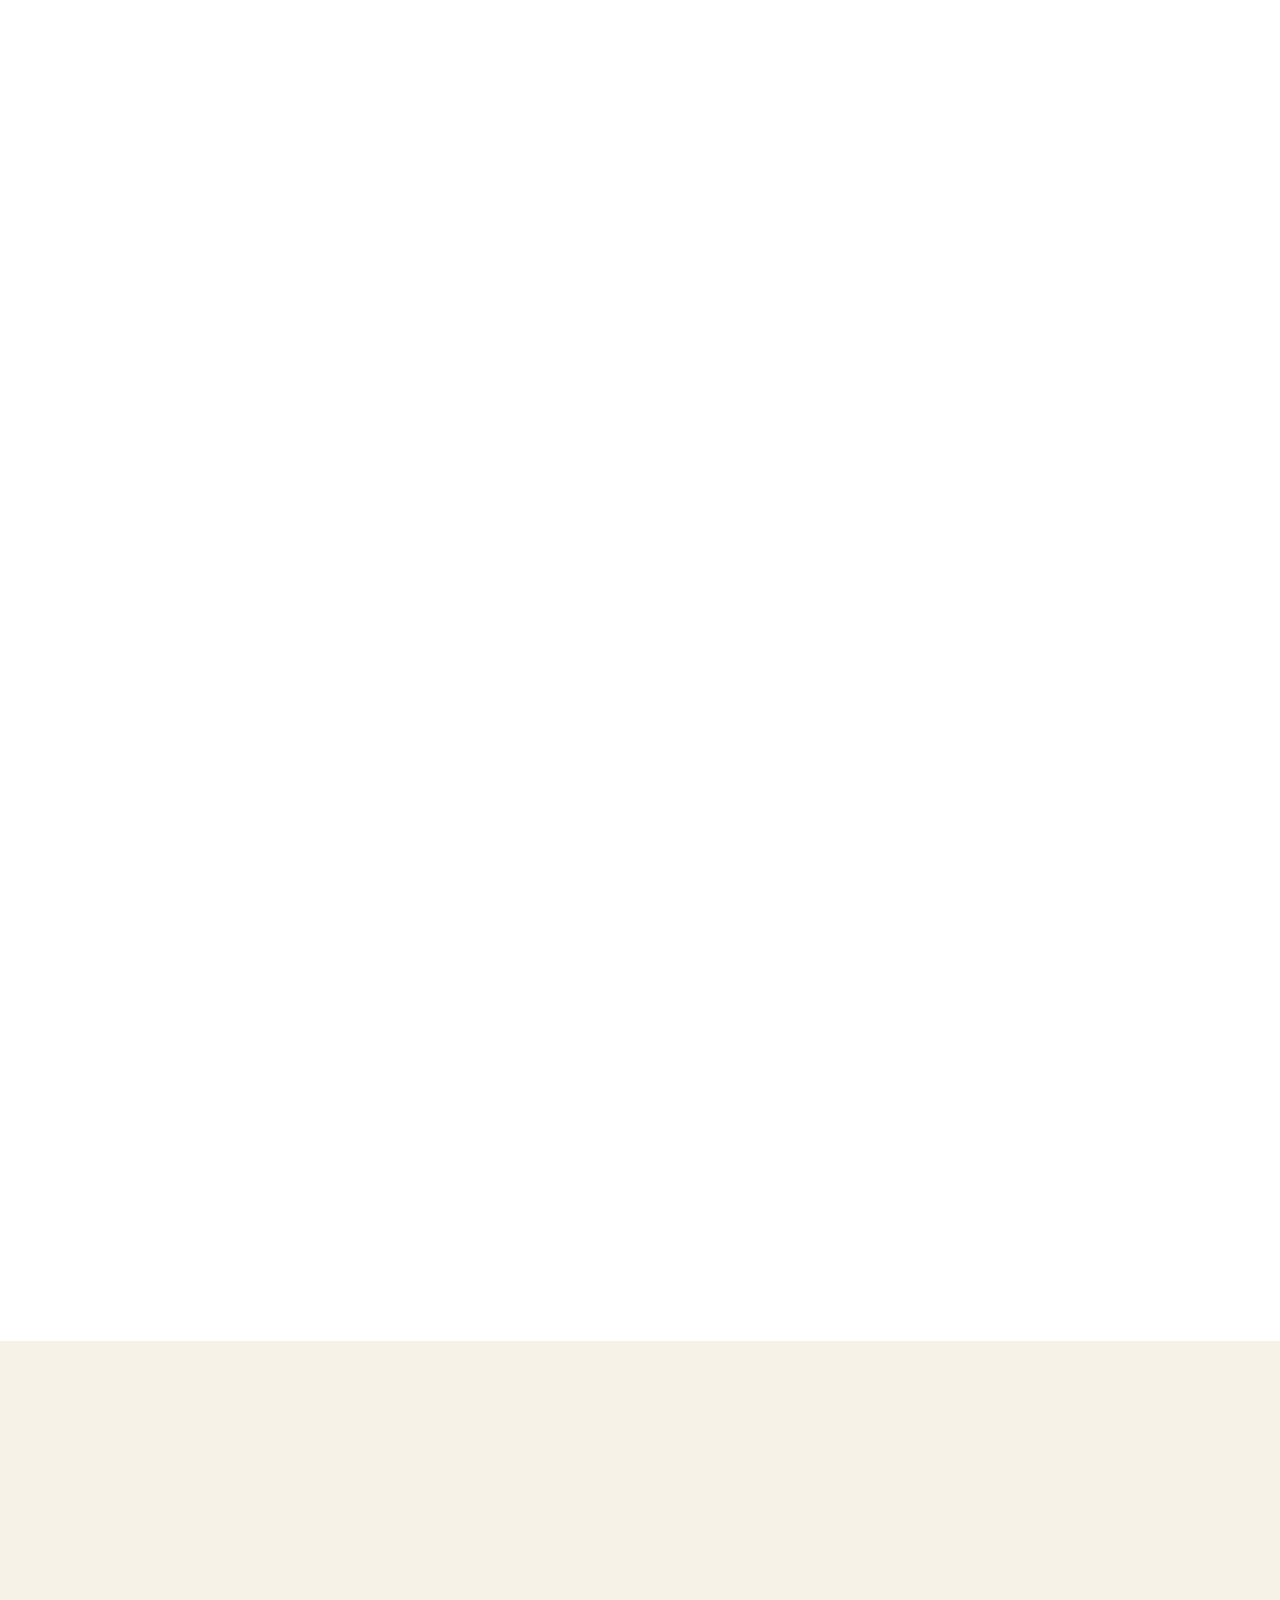
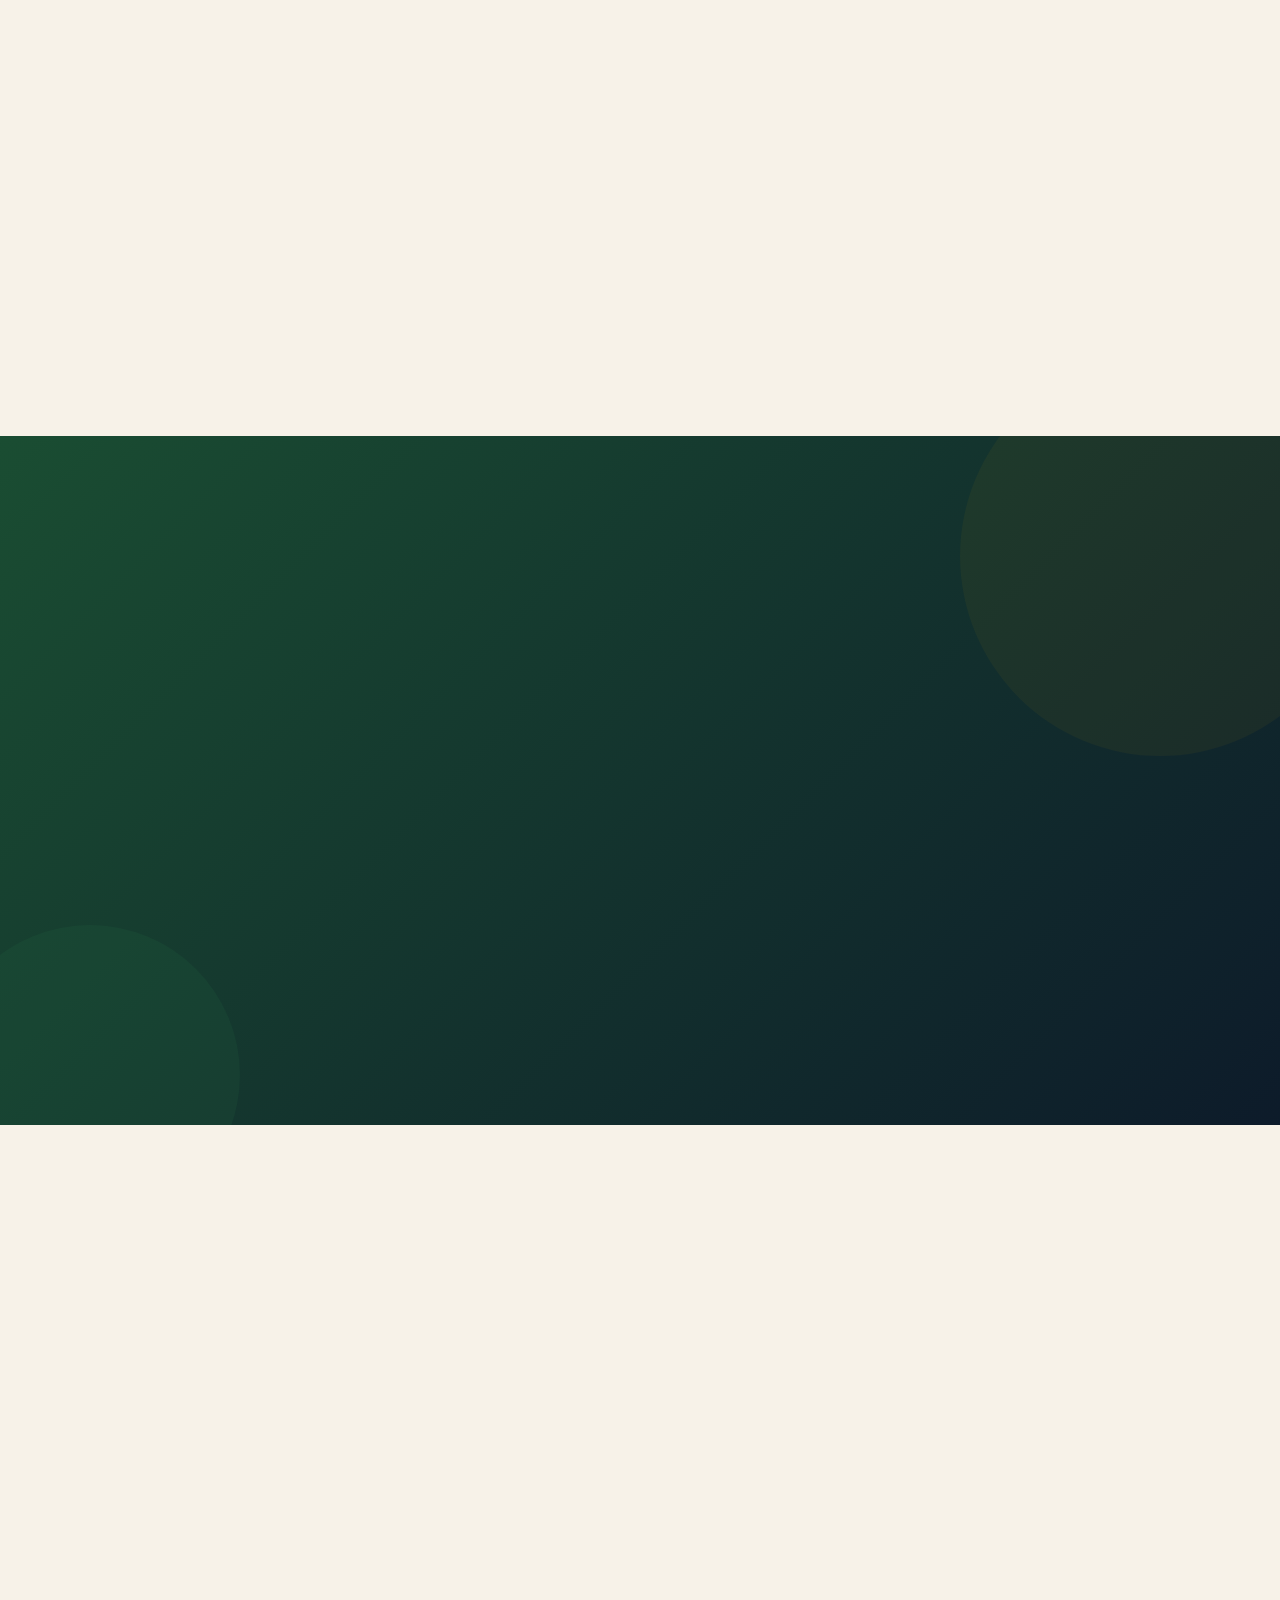
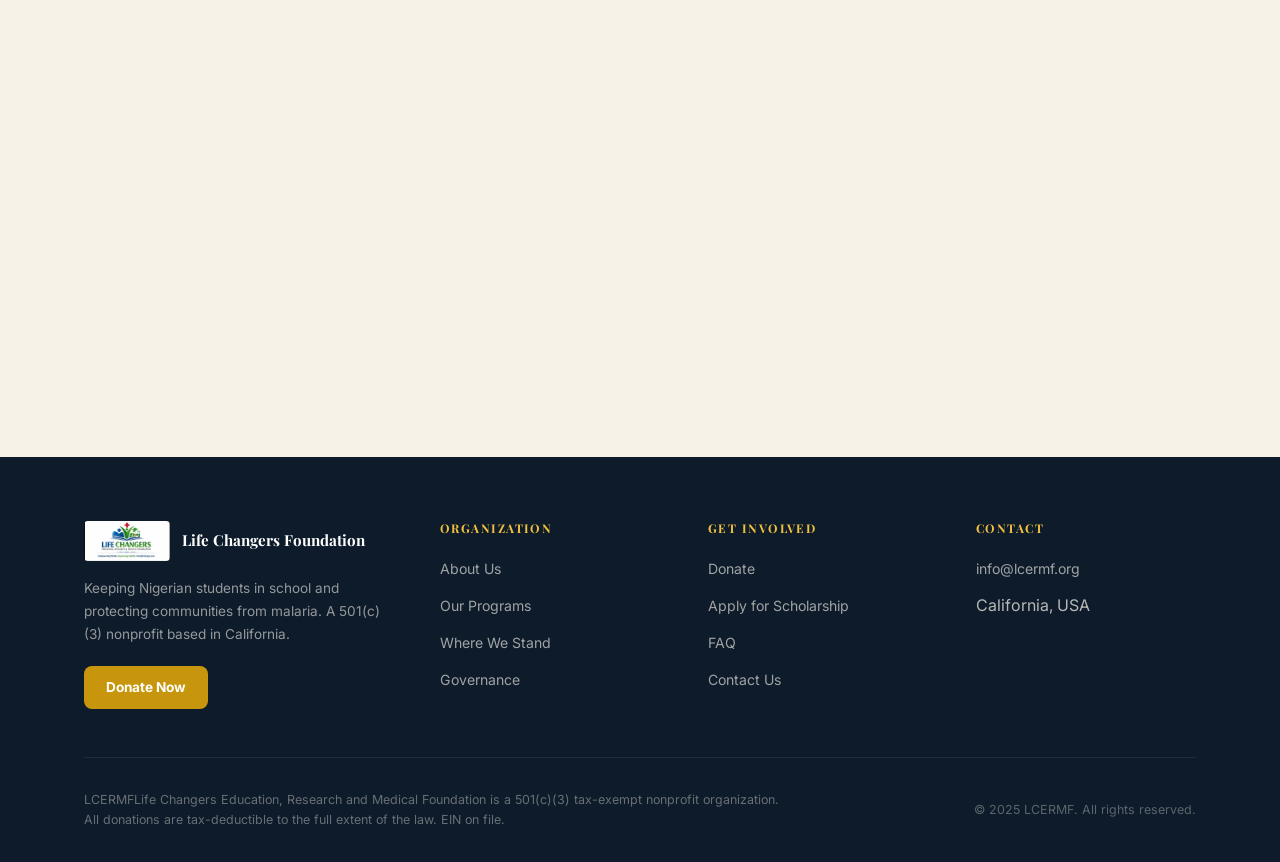
==== commit dc7b0656: "Update scholars, add donation workflow and UI improvements - Mark Chibuzo as Graduated (was Enrolled" ====
--- a/index.html
+++ b/index.html
@@ -129,6 +129,13 @@
 
       <div class="give-right">
         <div class="donation-widget">
+
+          <!-- One-time / Monthly toggle -->
+          <div class="donate-toggle">
+            <button class="toggle-btn active" data-type="once">One-Time</button>
+            <button class="toggle-btn" data-type="monthly">Monthly Support</button>
+          </div>
+
           <p class="widget-label">Select an amount</p>
           <div class="amount-grid">
             <button class="amount-btn" data-amount="10" data-impact="Covers school supplies for a student for one month">$10</button>
@@ -145,9 +152,9 @@
             <span class="impact-icon">🦟</span>
             <span id="impact-text">Buys an insecticide-treated mosquito net that protects a family</span>
           </div>
-          <a href="#" class="btn btn-gold btn-donate-action btn-pulse" id="donate-action">
+          <button class="btn btn-gold btn-donate-action btn-pulse" id="donate-action">
             Donate $25 Now
-          </a>
+          </button>
           <p class="widget-note">Secure donation · Tax-deductible · 501(c)(3) verified</p>
         </div>
       </div>
@@ -599,7 +606,7 @@
         <div class="journey-top">
           <span class="scholar-badge scholar-badge--graduated" style="position:static;transform:none;">🎓 Graduated</span>
           <h3 class="scholar-name">Henry</h3>
-          <p class="scholar-field">Nursing &amp; Biochemistry · From classroom to operating theatre to national service</p>
+          <p class="scholar-field">Nursing &amp; Biochemistry · 2 Degrees · From classroom to operating theatre to national service</p>
         </div>
         <div class="journey-timeline">
           <div class="journey-step">
@@ -630,7 +637,7 @@
       <div class="scholar-card reveal reveal-delay-2">
         <div class="scholar-photo-wrap">
           <img src="img/scholars/scholar-06.jpg" alt="ChibuzoMicrobiology" />
-          <span class="scholar-badge scholar-badge--enrolled">📚 Enrolled</span>
+          <span class="scholar-badge scholar-badge--graduated">🎓 Graduated</span>
         </div>
         <div class="scholar-body">
           <h3 class="scholar-name">Chibuzo</h3>
--- a/css/style.css
+++ b/css/style.css
@@ -1106,6 +1106,33 @@
   padding: 36px;
   box-shadow: var(--shadow);
 }
+.donate-toggle {
+  display: flex;
+  gap: 8px;
+  margin-bottom: 20px;
+}
+.toggle-btn {
+  flex: 1;
+  padding: 10px 12px;
+  border: 1.5px solid var(--gold);
+  background: transparent;
+  color: var(--gold);
+  border-radius: 6px;
+  font-family: var(--font-body);
+  font-size: 0.82rem;
+  font-weight: 700;
+  letter-spacing: 0.04em;
+  cursor: pointer;
+  transition: background 0.2s, color 0.2s;
+}
+.toggle-btn.active {
+  background: var(--gold);
+  color: #1a1a2e;
+}
+.toggle-btn:not(.active):hover {
+  background: rgba(200,150,12,0.1);
+}
+
 .widget-label {
   font-size: 0.78rem;
   font-weight: 700;
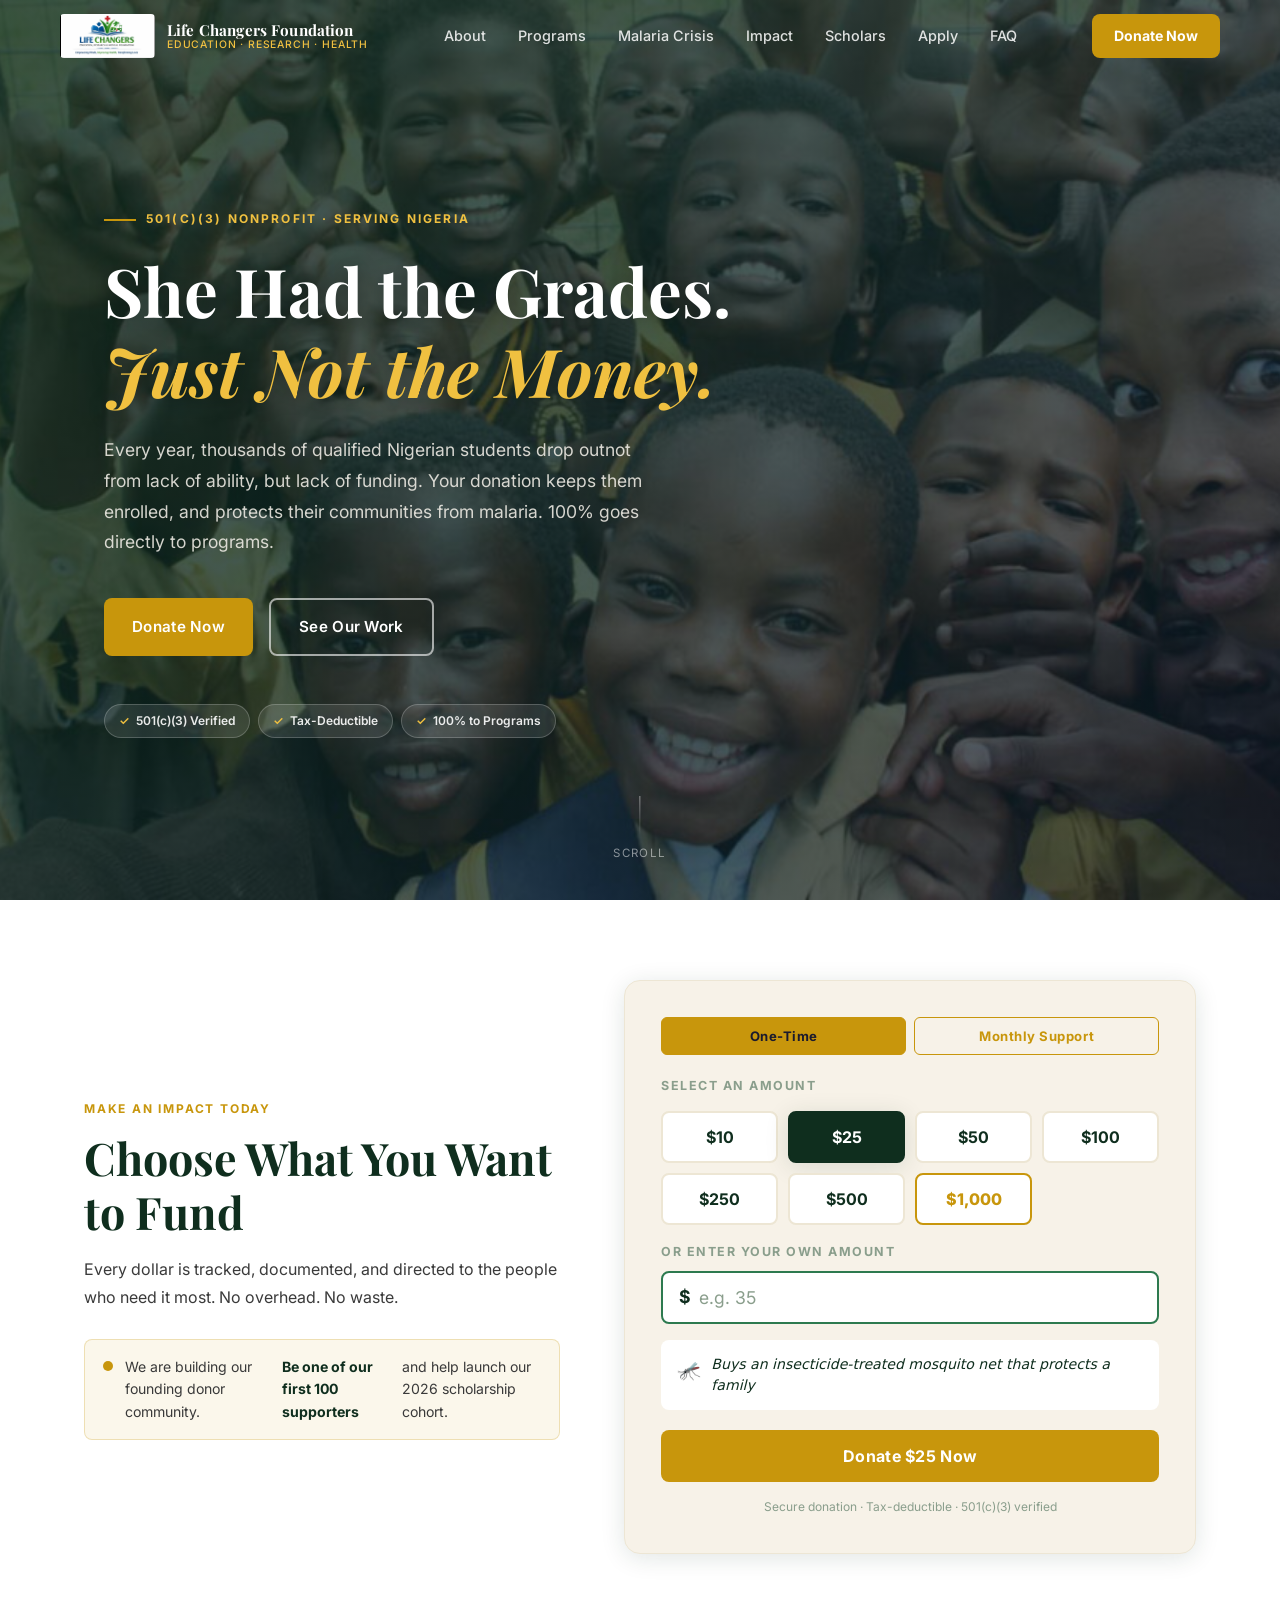
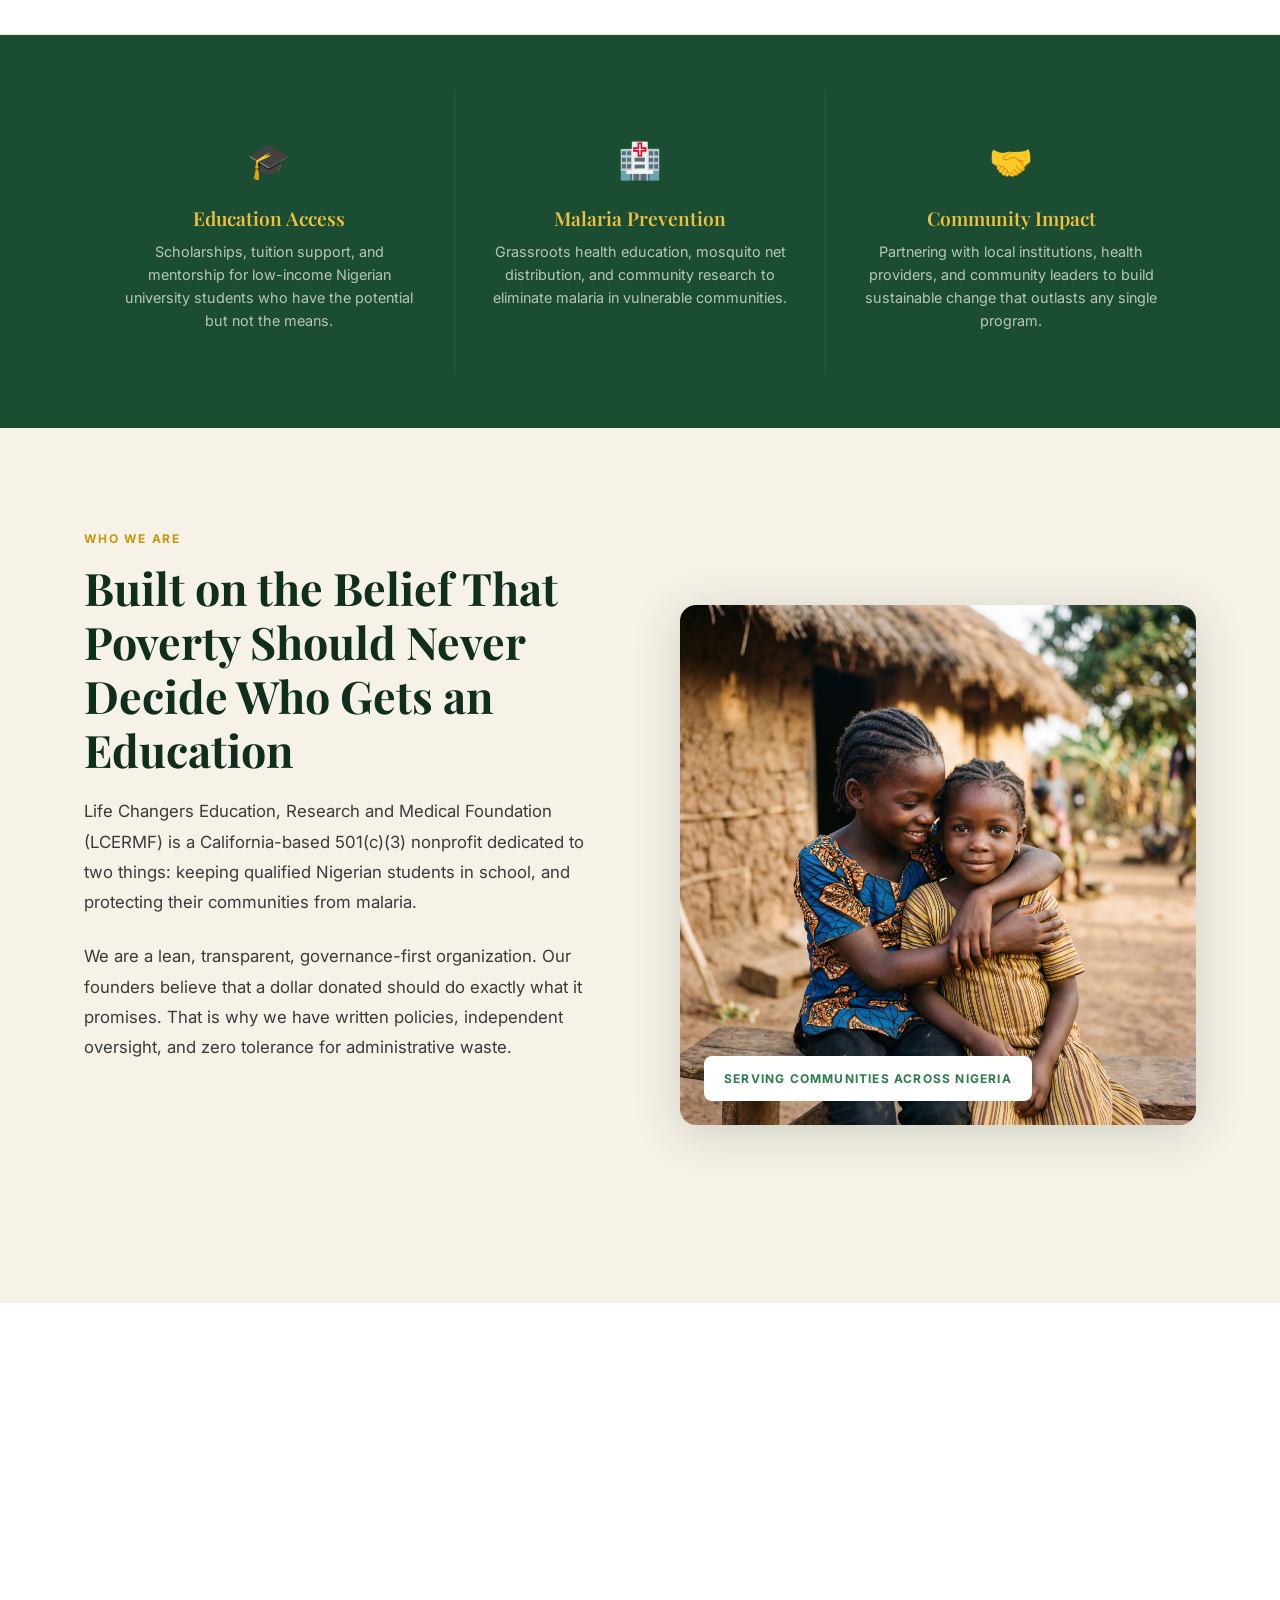
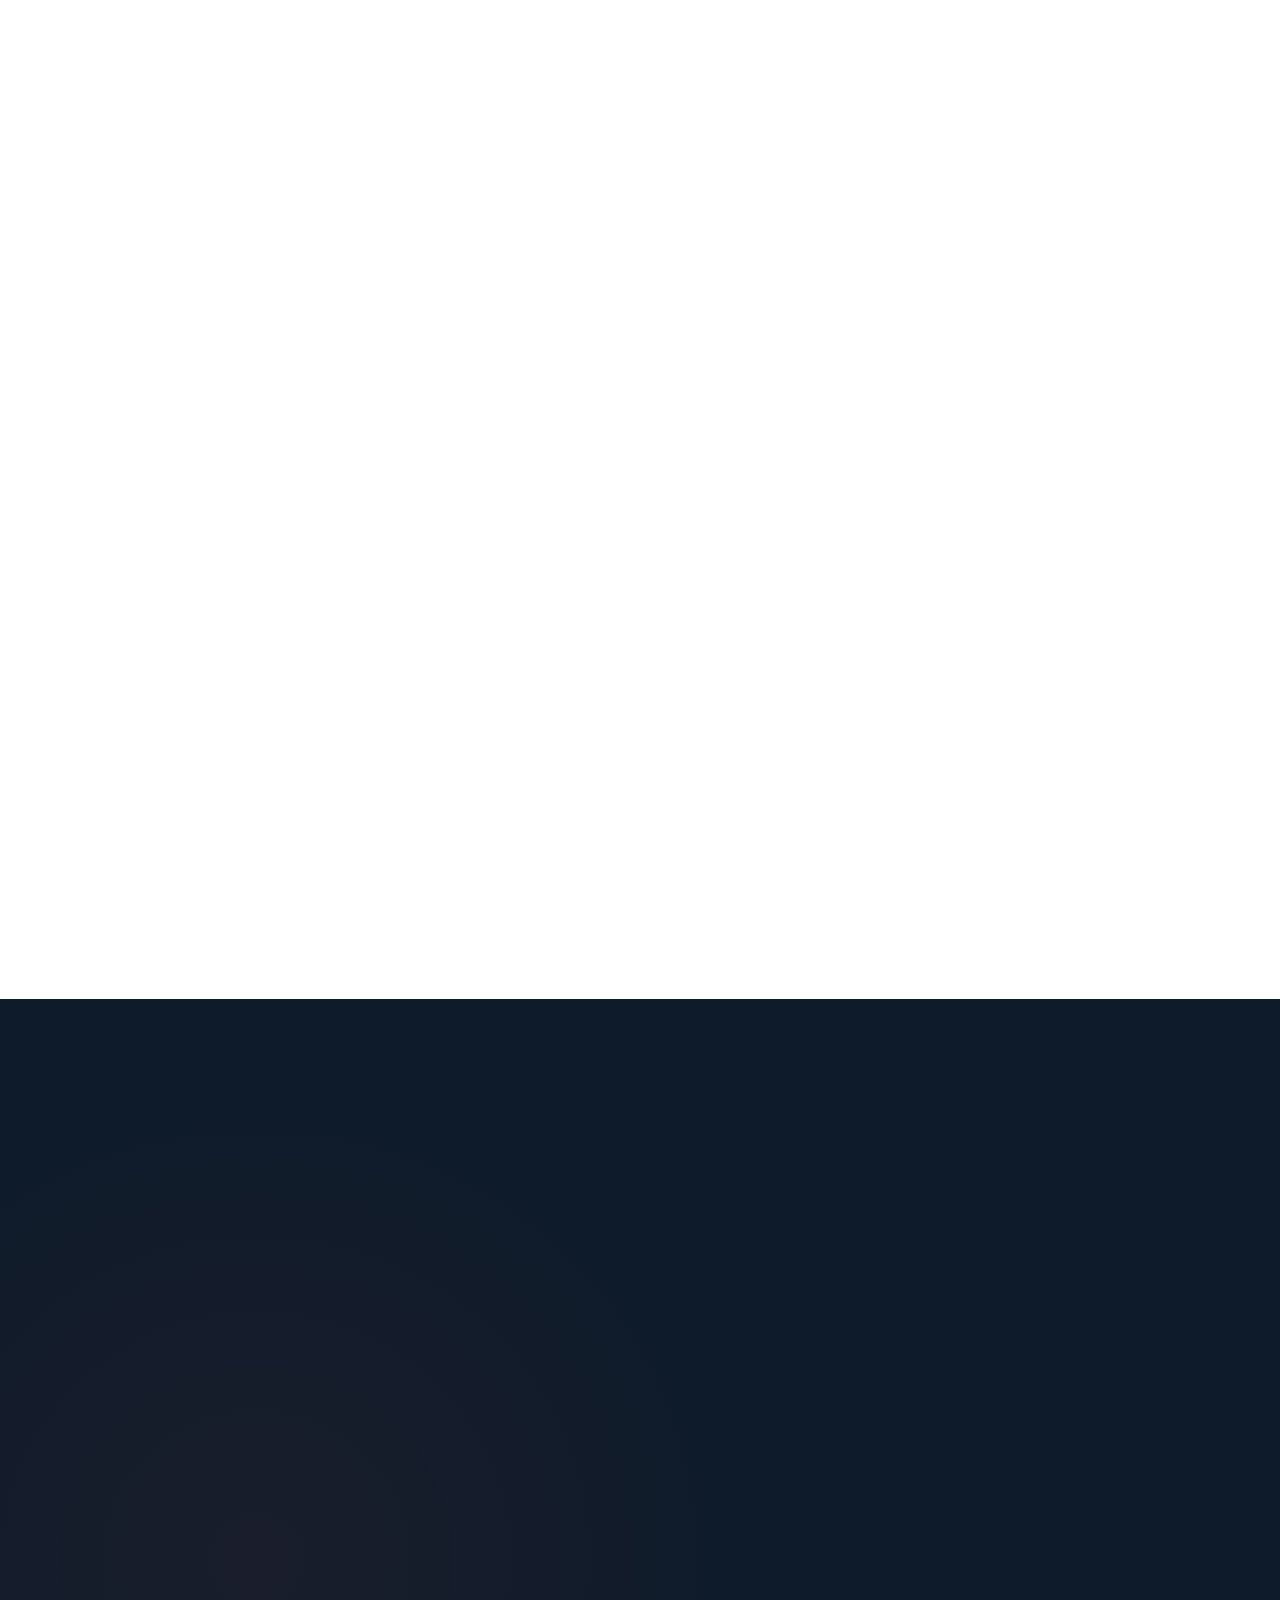
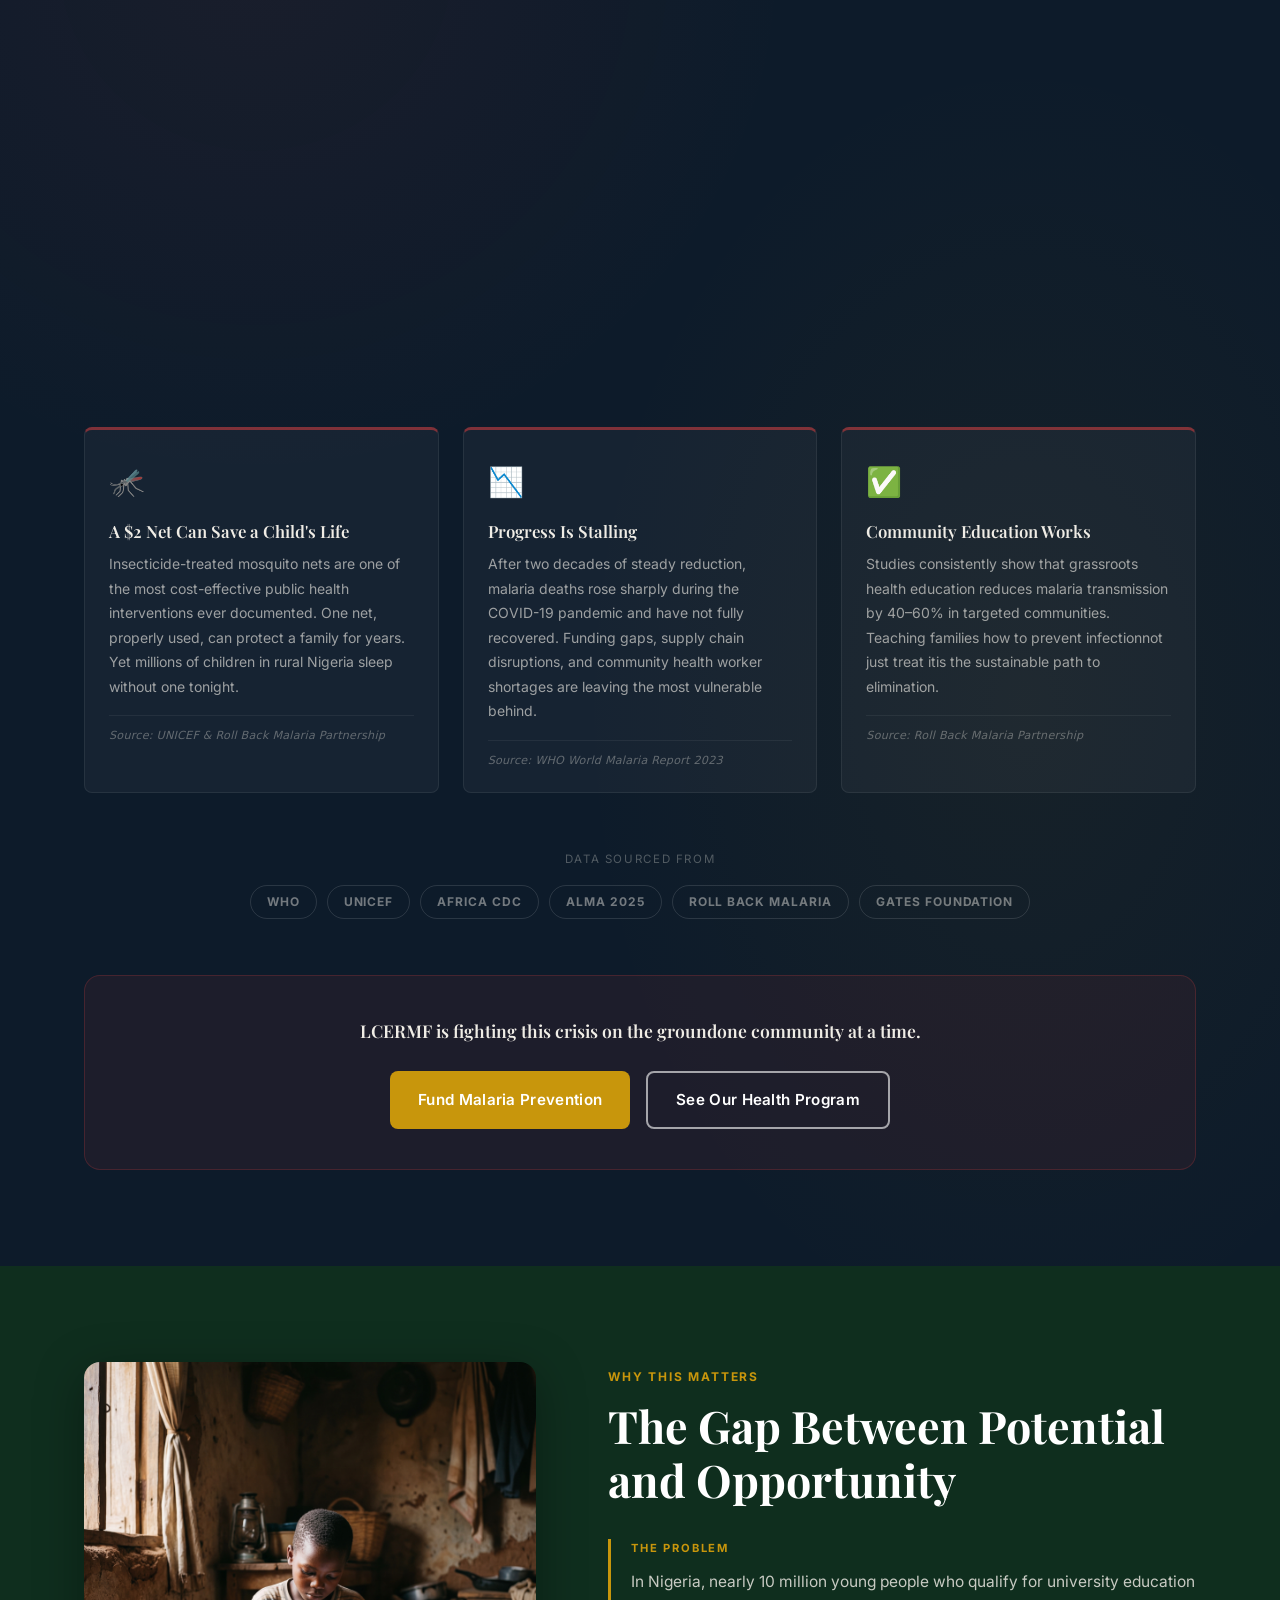
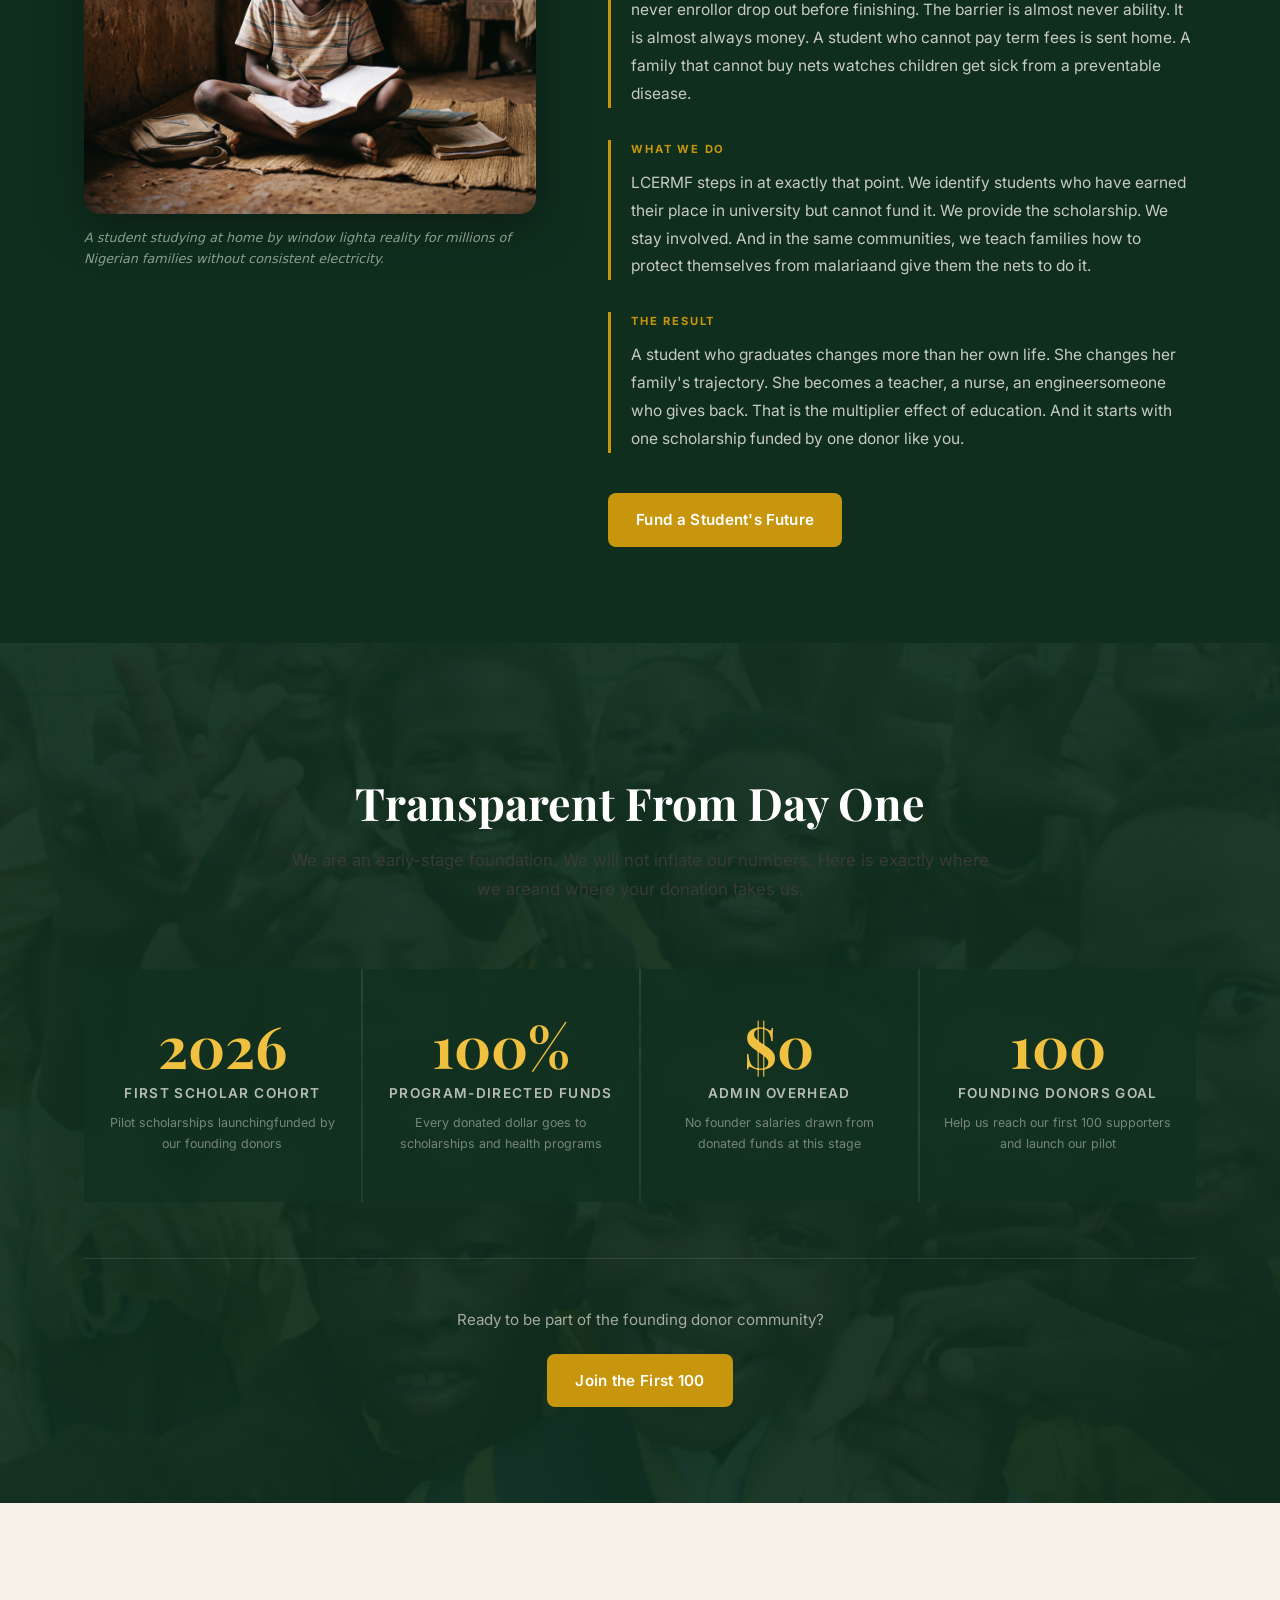
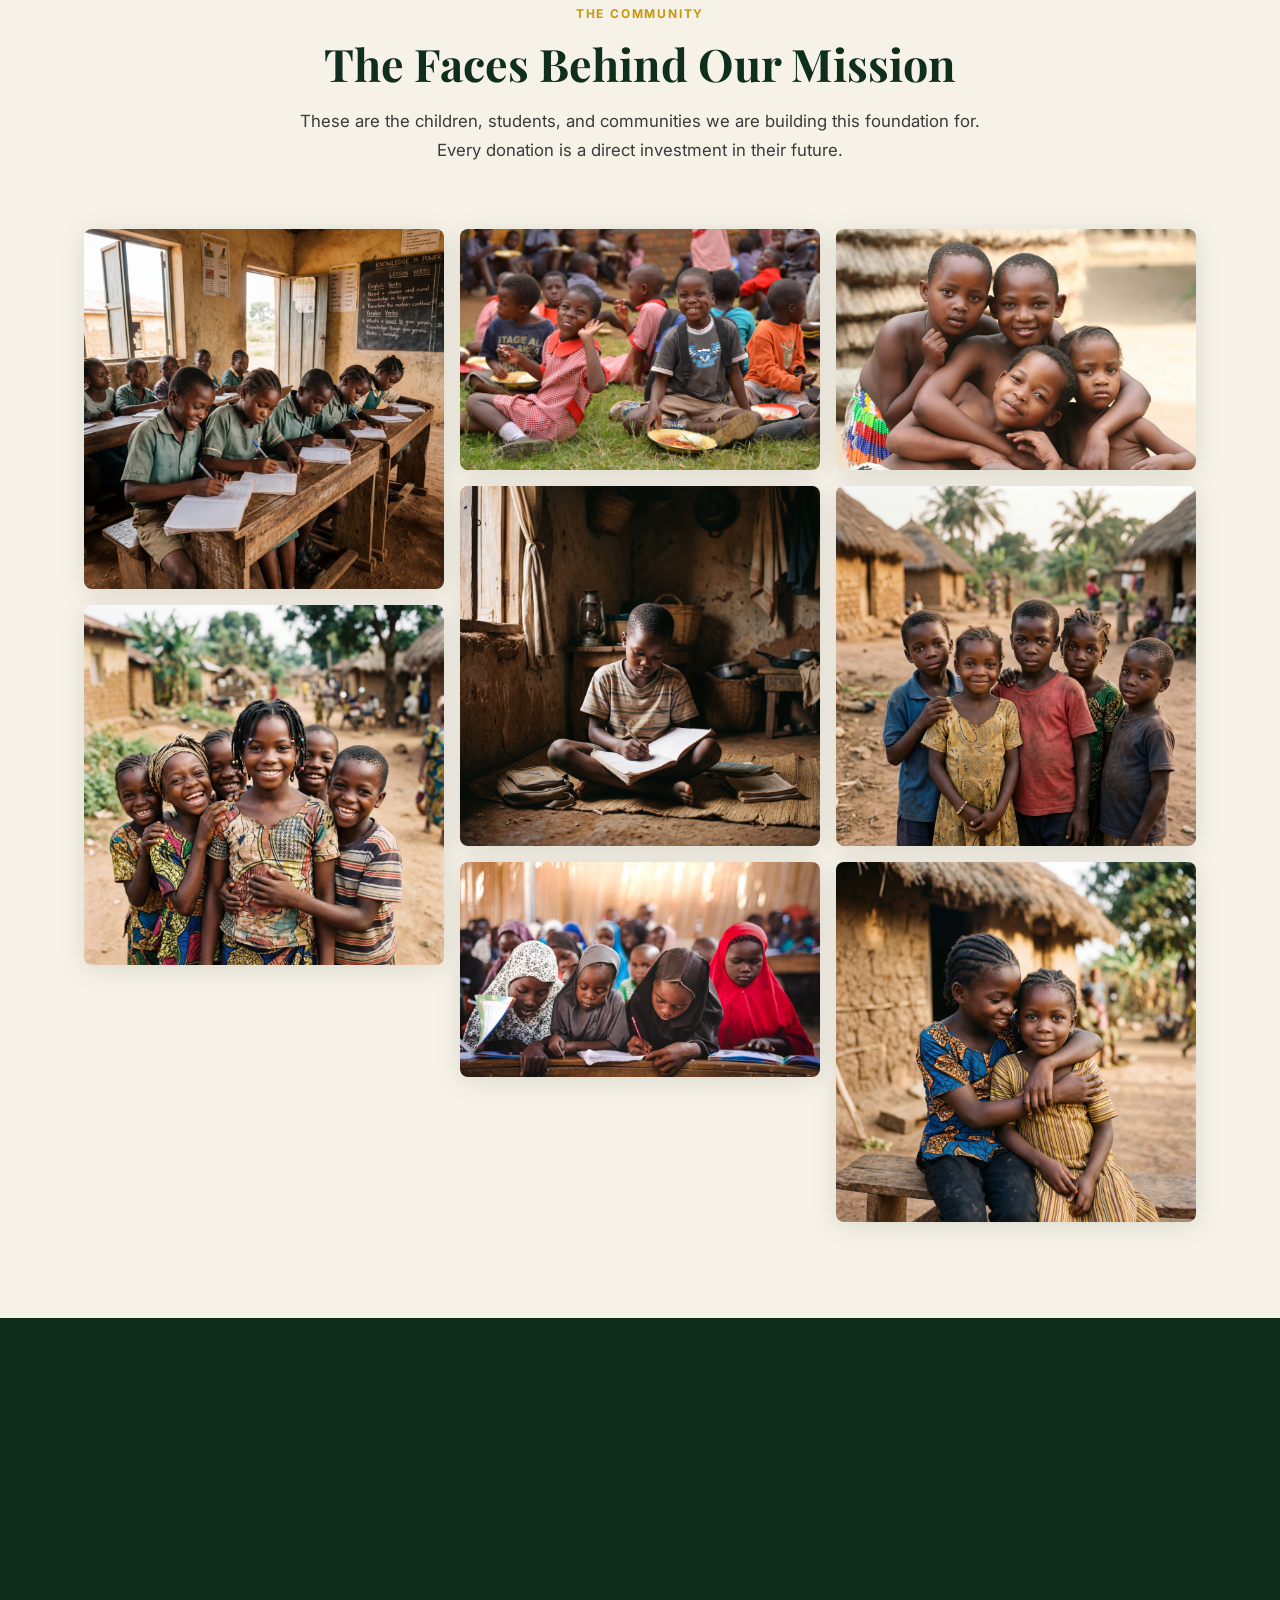
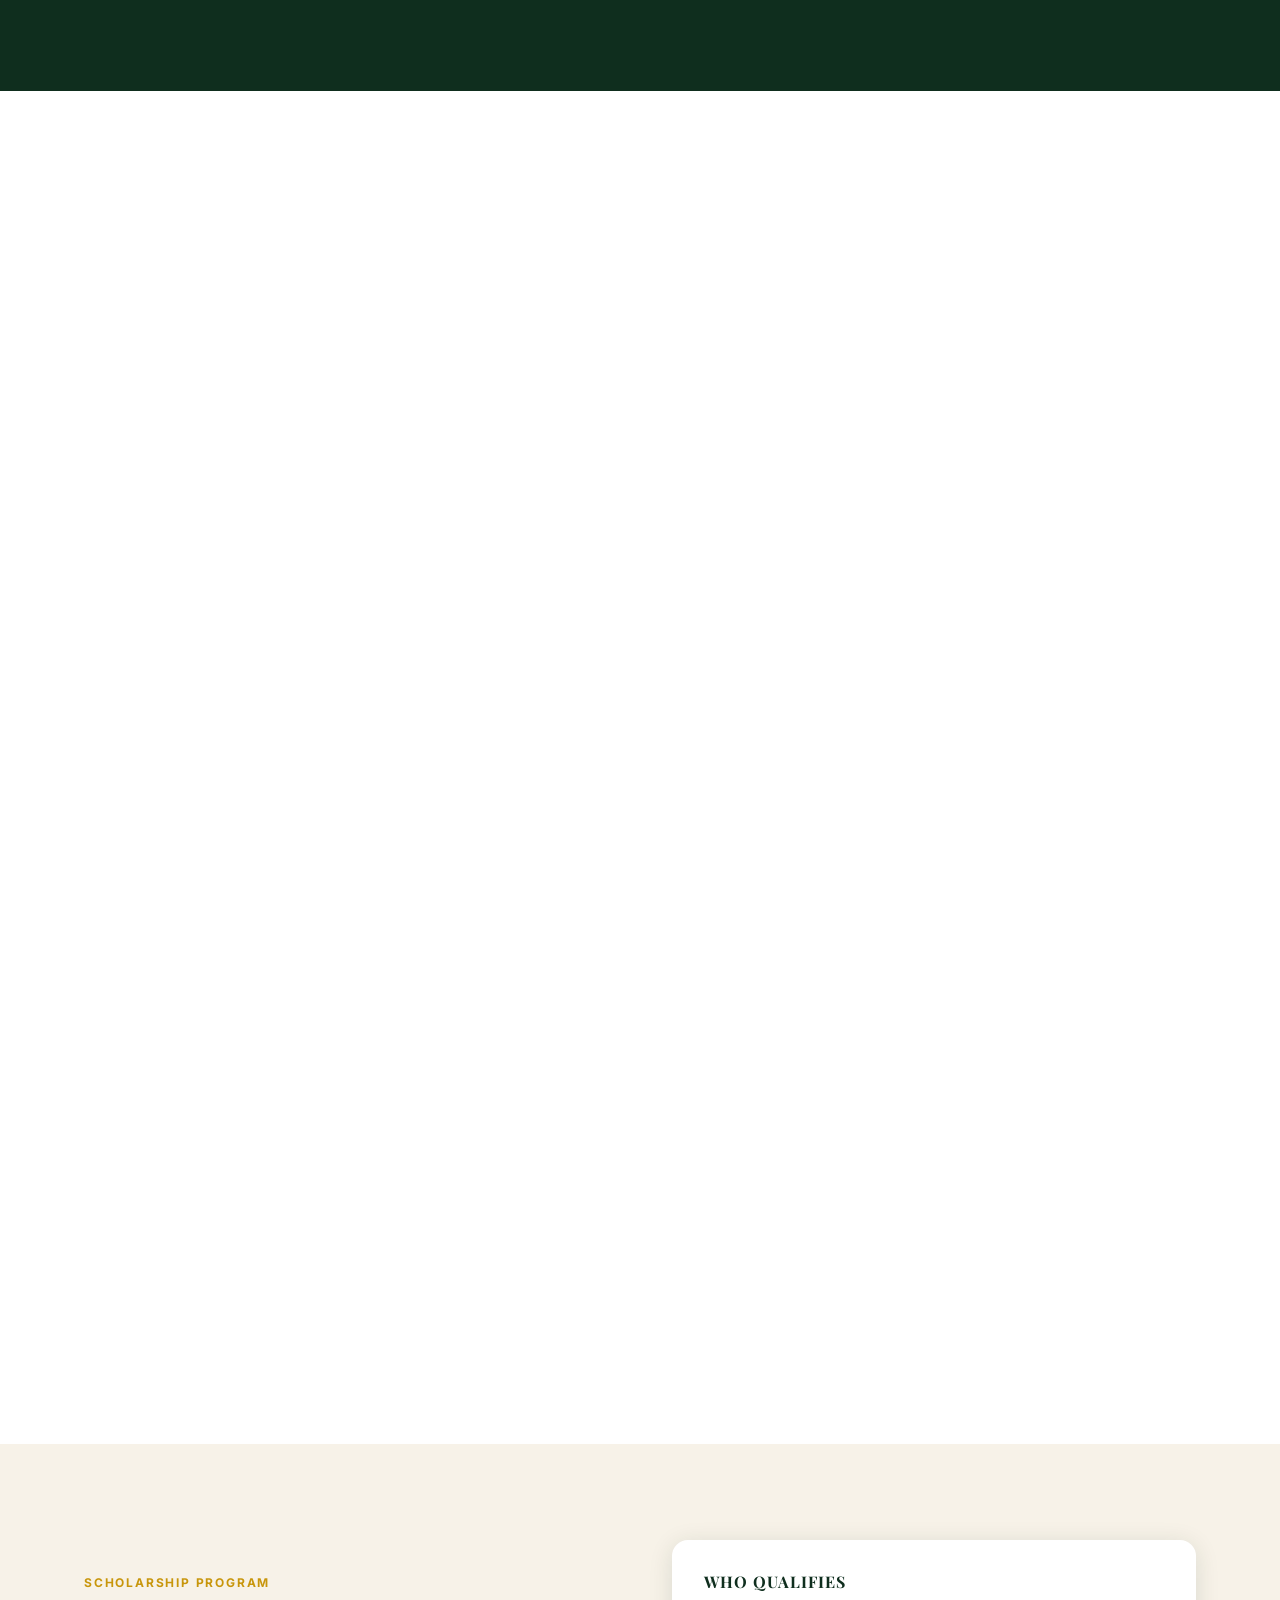
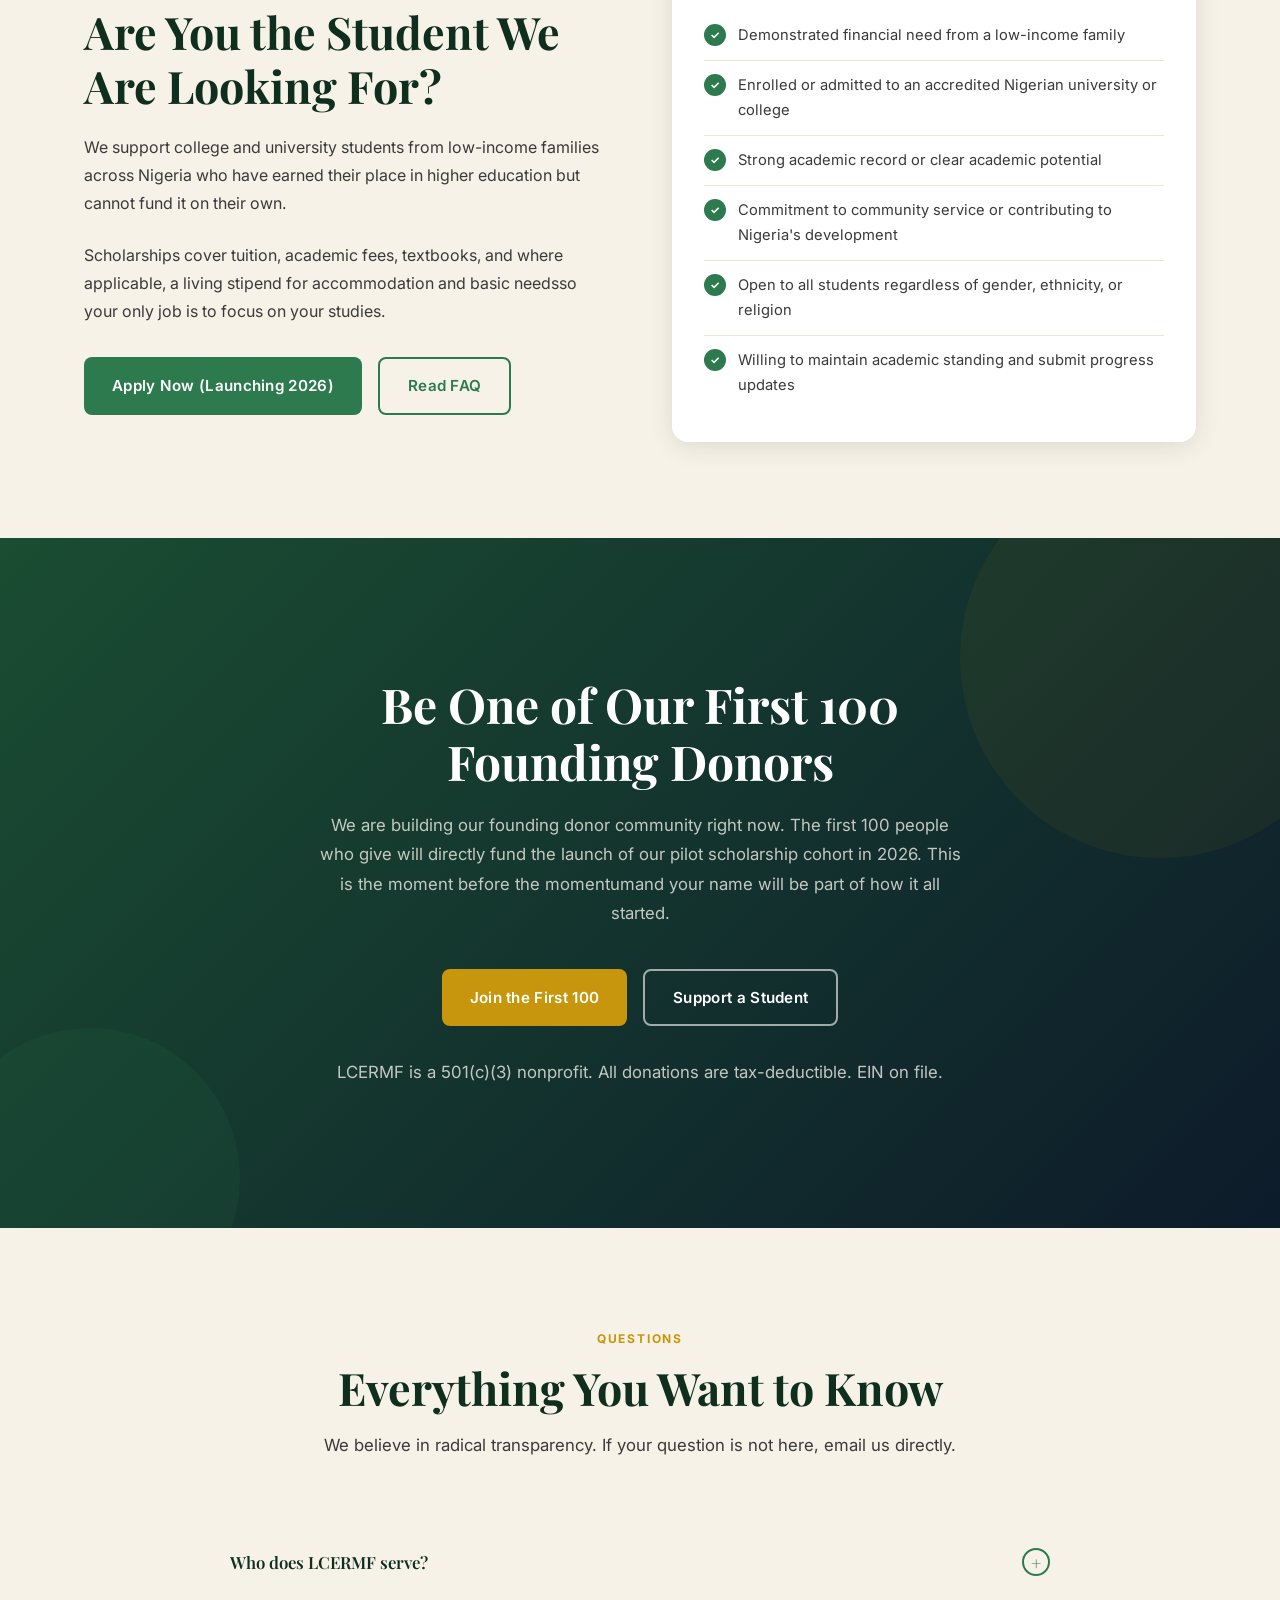
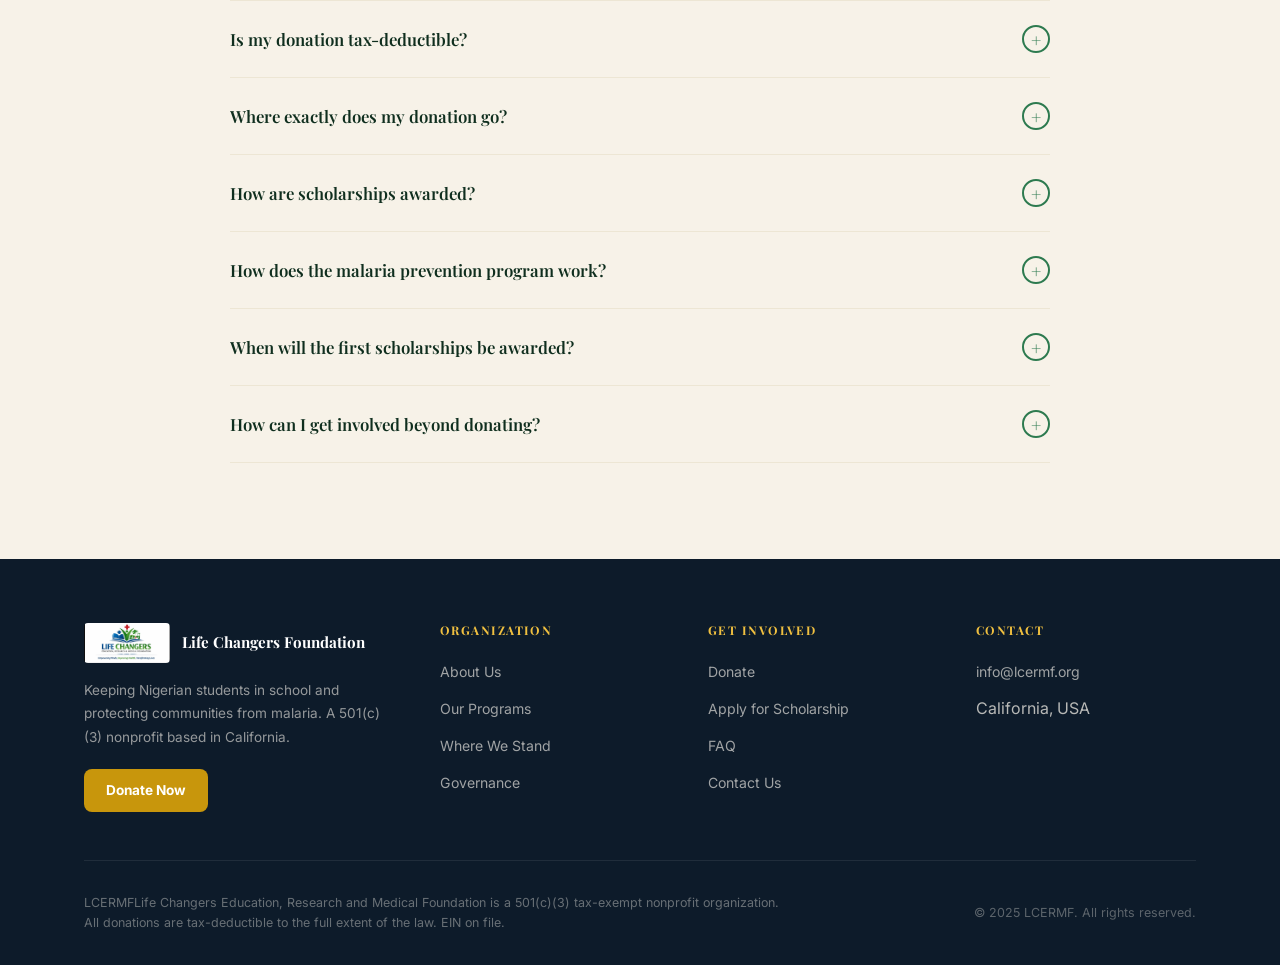
==== commit e23519a0: "Add Stripe live donations: $10-$1000 presets, custom input, 16 payment links - Wire 16 live Stripe p" ====
--- a/index.html
+++ b/index.html
@@ -142,11 +142,16 @@
             <button class="amount-btn active" data-amount="25" data-impact="Buys an insecticide-treated mosquito net that protects a family">$25</button>
             <button class="amount-btn" data-amount="50" data-impact="Provides a student's textbooks for an entire semester">$50</button>
             <button class="amount-btn" data-amount="100" data-impact="Helps cover one month of a student's university tuition">$100</button>
-            <button class="amount-btn amount-btn--other" data-amount="other">Other</button>
-          </div>
-          <div class="custom-amount-wrap" id="custom-wrap">
-            <span class="custom-prefix">$</span>
-            <input type="number" id="custom-amount" class="custom-input" placeholder="Enter amount" min="1" />
+            <button class="amount-btn" data-amount="250" data-impact="Funds a full semester of university tuition for one scholar">$250</button>
+            <button class="amount-btn" data-amount="500" data-impact="Sponsors an entire academic year for a scholarship student">$500</button>
+            <button class="amount-btn amount-btn--big" data-amount="1000" data-impact="Fully funds one scholar for a complete year including all expenses">$1,000</button>
+          </div>
+          <div class="custom-amount-section">
+            <p class="widget-label">Or enter your own amount</p>
+            <div class="custom-amount-wrap show" id="custom-wrap">
+              <span class="custom-prefix">$</span>
+              <input type="number" id="custom-amount" class="custom-input" placeholder="e.g. 35" min="1" />
+            </div>
           </div>
           <div class="impact-statement" id="impact-statement">
             <span class="impact-icon">🦟</span>
--- a/css/style.css
+++ b/css/style.css
@@ -1170,15 +1170,17 @@
   color: var(--white);
   box-shadow: var(--shadow);
 }
-.amount-btn--other {
-  grid-column: span 4;
-  font-size: 0.85rem;
-  font-weight: 600;
-  color: var(--text-muted);
-  border-style: dashed;
-}
-.amount-btn--other:hover { color: var(--green-accent); border-color: var(--green-accent); }
-.amount-btn--other.active { background: var(--green-dark); color: var(--white); border-style: solid; }
+.amount-btn--big {
+  border-color: var(--gold);
+  color: var(--gold);
+  font-weight: 800;
+}
+.amount-btn--big:hover { background: rgba(200,150,12,0.08); border-color: var(--gold); color: var(--gold); }
+.amount-btn--big.active { background: var(--gold); border-color: var(--gold); color: #1a1a2e; }
+
+/* Custom amount input section */
+.custom-amount-section { margin-top: 14px; }
+.custom-amount-section .widget-label { margin-bottom: 8px; }
 
 /* Custom amount input */
 .custom-amount-wrap {
